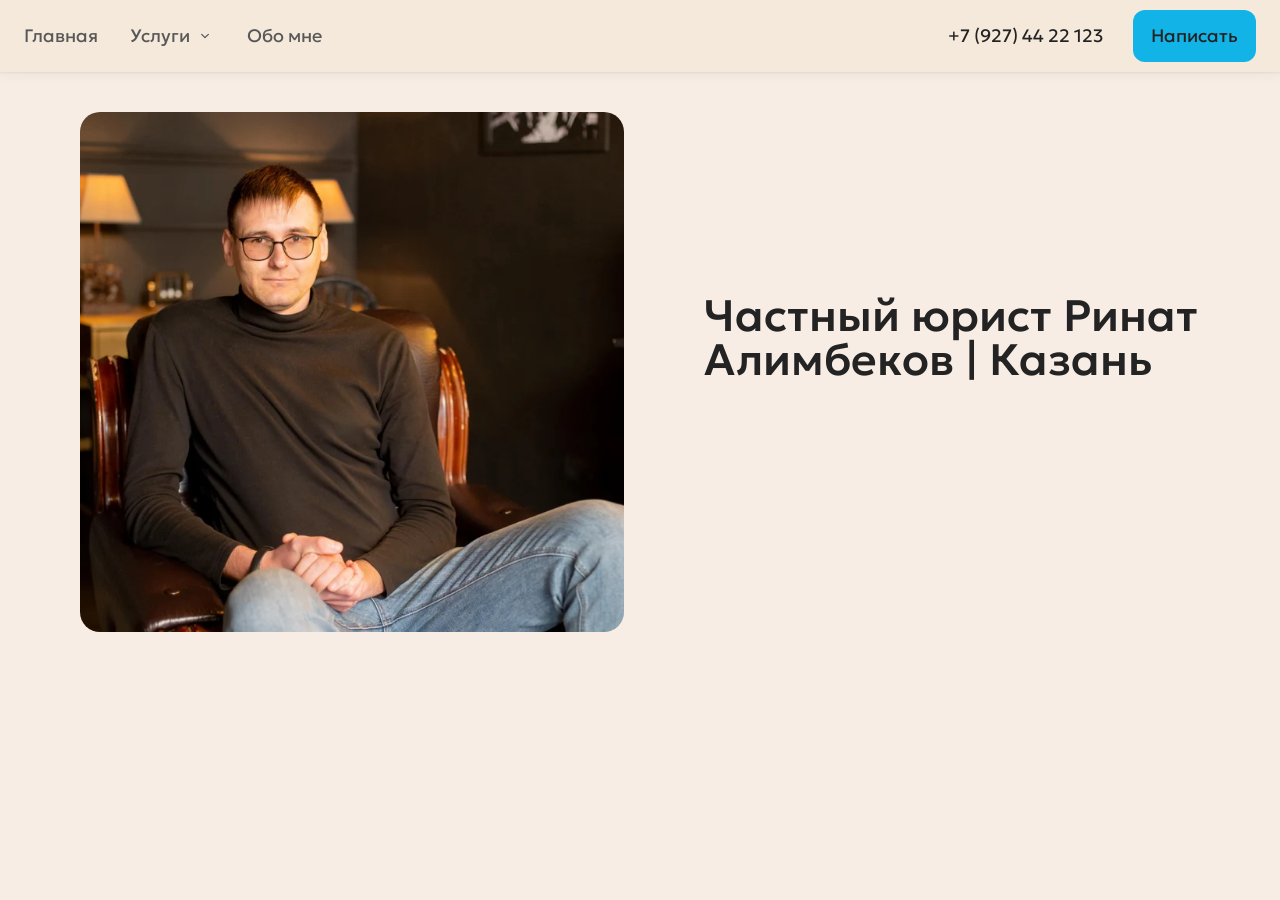
==== index.html @ 8f13f780 "Update index.html" ====
<!DOCTYPE html>
<html lang="ru">
<head>
  <meta charset="UTF-8">
  <meta name="viewport" content="width=device-width, initial-scale=1">
  <title>Юрист Ринат Алимбеков | Развод, раздел квартиры, отмена судебных приказов и долгов</title>
  <link rel="preconnect" href="https://files.reg.solutions" crossorigin="">
  <script data-hid="yandex-metrika">(function(m,e,t,r,i,k,a){m[i]=m[i]||function(){(m[i].a=m[i].a||[]).push(arguments)}; m[i].l=1*new Date(); for (var j = 0; j < document.scripts.length; j++) {if (document.scripts[j].src === r) { return; }} k=e.createElement(t),a=e.getElementsByTagName(t)[0],k.async=1,k.src=r,a.parentNode.insertBefore(k,a)}) (window, document, "script", "https://mc.webvisor.org/metrika/tag_ww.js", "ym");</script>
  <script data-hid="yandex-metrika-init">ym("111389029","init", {"clickmap":true,"trackLinks":true,"accurateTrackBounce":true,"webvisor":true});</script>
  <style data-hid="typography-ui-font-face">
    @font-face {
      font-family: "Geologica";
      src: url("fonts/geologica/Geologica-Light.woff2") format("woff2");
      font-weight: 300;
      font-style: normal;
      font-display: swap;
    }
    @font-face {
      font-family: "Geologica";
      src: url("fonts/geologica/Geologica-Regular.woff2") format("woff2");
      font-weight: 400;
      font-style: normal;
      font-display: swap;
    }
    @font-face {
      font-family: "Geologica";
      src: url("fonts/geologica/Geologica-Medium.woff2") format("woff2");
      font-weight: 500;
      font-style: normal;
      font-display: swap;
    }
    @font-face {
      font-family: "Geologica";
      src: url("fonts/geologica/Geologica-SemiBold.woff2") format("woff2");
      font-weight: 600;
      font-style: normal;
      font-display: swap;
    }
    @font-face {
      font-family: "Geologica";
      src: url("fonts/geologica/Geologica-Bold.woff2") format("woff2");
      font-weight: 700;
      font-style: normal;
      font-display: swap;
    }
  </style>
  <link rel="stylesheet" href="assets/entry.CvngaAPK.css" crossorigin="">
  <link rel="stylesheet" href="assets/ds-image.C5omyo4O.css" crossorigin="">
  <link rel="stylesheet" href="assets/ds-icon.DWXrHHce.css" crossorigin="">
  <link rel="stylesheet" href="assets/get-message-by-error-code.DMMmjx0B.css" crossorigin="">
  <link rel="stylesheet" href="assets/ds-button.DsMYQig8.css" crossorigin="">
  <link rel="stylesheet" href="assets/ds-button-fab.Bz1cPtCl.css" crossorigin="">
  <link rel="stylesheet" href="assets/ds-sniped-text.DvC-Jb1C.css" crossorigin="">
  <link rel="stylesheet" href="assets/erorr-wrapper.OI4XYYW8.css" crossorigin="">
  <link rel="stylesheet" href="assets/error-content.C_1_YJAb.css" crossorigin="">
  <link rel="stylesheet" href="assets/page-not-found.BV9_TVVA.css" crossorigin="">
  <link rel="stylesheet" href="assets/b-cover-hero.CDGLgIrj.css" crossorigin="">
  <link rel="stylesheet" href="assets/ds-visually-hidden.CFUOxGXJ.css" crossorigin="">
  <link rel="stylesheet" href="assets/ds-slider.BvKpBMZ5.css" crossorigin="">
  <link rel="stylesheet" href="assets/ds-gradient.C-kQnX_1.css" crossorigin="">
  <link rel="stylesheet" href="assets/ds-faces.C5oUfFaT.css" crossorigin="">
  <link rel="stylesheet" href="assets/b-socials.BcvCG303.css" crossorigin="">
  <link rel="stylesheet" href="assets/ds-container.l1gtJkcb.css" crossorigin="">
  <link rel="stylesheet" href="assets/b-text.CLtU5XYh.css" crossorigin="">
  <link rel="stylesheet" href="assets/b-testimonials.Dg7KsOME.css" crossorigin="">
  <link rel="stylesheet" href="assets/b-map.Dxss5JW-.css" crossorigin="">
  <link rel="stylesheet" href="assets/ds-divider.Dz_-CAPW.css" crossorigin="">
  <link rel="stylesheet" href="assets/ds-static-icon.ThYcIJLv.css" crossorigin="">
  <link rel="stylesheet" href="assets/b-answers.pTxU6oF-.css" crossorigin="">
  <link rel="preload" as="font" type="font/woff2" href="fonts/geologica/Geologica-Light.woff2" crossorigin="">
  <link rel="preload" as="font" type="font/woff2" href="fonts/geologica/Geologica-Regular.woff2" crossorigin="">
  <link rel="preload" as="font" type="font/woff2" href="fonts/geologica/Geologica-Medium.woff2" crossorigin="">
  <link rel="preload" as="font" type="font/woff2" href="fonts/geologica/Geologica-SemiBold.woff2" crossorigin="">
  <link rel="preload" as="font" type="font/woff2" href="fonts/geologica/Geologica-Bold.woff2" crossorigin="">
  <style>
    .g-fade-init { opacity: 1 !important; visibility: visible !important; transform: none !important; }
    .ds-accordion__title-wrapper { cursor: pointer; }
    .ds-accordion__answer { display: none; padding: 0 0 18px 0; line-height: 1.55; opacity: 0.9; }
    .ds-accordion.is-open .ds-accordion__answer { display: block; }
    .ds-accordion.is-open .ds-button-fab__icon { transform: rotate(180deg); transition: transform 0.2s ease; }
    .ds-button-fab__icon { transition: transform 0.2s ease; }
    .ds-menu-item { position: relative; }
    .custom-submenu {
      display: none;
      position: absolute;
      top: 100%;
      left: 0;
      min-width: 240px;
      background: #F5E9DC;
      border: 1px solid rgba(0, 0, 0, 0.1);
      border-radius: 12px;
      padding: 8px 0;
      box-shadow: 0 10px 25px rgba(0, 0, 0, 0.12);
      z-index: 1000;
      list-style: none;
      margin: 6px 0 0 0;
    }
    .ds-menu-item.is-open .custom-submenu { display: block; }
    .custom-submenu a {
      display: block;
      padding: 10px 16px;
      color: inherit;
      text-decoration: none;
      font-size: 14px;
    }
    .custom-submenu a:hover { background: rgba(0, 0, 0, 0.06); }
  </style>
  <meta property="og:title" content="Юрист Ринат Алимбеков | Развод, раздел квартиры, отмена судебных приказов и долгов">
  <meta name="description" content="Нужно поделить квартиру при разводе, отменить судебный приказ или законно списать долги? Помогу решить ваши проблемы без лишних нервов. Юрист Ринат Алимбеков. Очные консультации в Казани и онлайн защита по всей России">
  <meta name="keywords" content="юрист казань,консультация юриста онлайн,земельный юрист,споры по межеванию,накладка границ участка,как узаконить самоволку,юрист по наследству,как вступить в наследство,восстановление срока наследства,оспаривание завещания,кас рф юрист,обжалование действий приставов,иск к администрации,оспорить решение госоргана,развод раздел имущества,как поделить квартиру при разводе,алименты,отмена судебного приказа,снятие ареста с карты,списание долгов,ринат алимбеков">
  <meta property="og:url" content="https://arinvlawyer.ru">
  <meta property="og:description" content="Нужно поделить квартиру при разводе, отменить судебный приказ или законно списать долги? Помогу решить ваши проблемы без лишних нервов. Юрист Ринат Алимбеков. Очные консультации в Казани и онлайн защита по всей России">
  <meta property="og:image" content="https://s3.reg.solutions/70314db3-11a1-4cf8-a374-4abc5efc9e63/images/a5f270d4-de5b-4f3c-90de-d8848995618e-photo_5244899116121716810_c.jpg">
  <meta property="og:type" content="website">
  <meta name="twitter:card" content="summary_large_image">
  <meta name="twitter:title" content="Юрист Ринат Алимбеков | Развод, раздел квартиры, отмена судебных приказов и долгов">
  <meta name="twitter:description" content="Нужно поделить квартиру при разводе, отменить судебный приказ или законно списать долги? Помогу решить ваши проблемы без лишних нервов. Юрист Ринат Алимбеков. Очные консультации в Казани и онлайн защита по всей России">
  <meta name="twitter:image" content="https://s3.reg.solutions/70314db3-11a1-4cf8-a374-4abc5efc9e63/images/a5f270d4-de5b-4f3c-90de-d8848995618e-photo_5244899116121716810_c.jpg">
  <meta name="yandex-verification" content="00ca476daad24ec8">
  <link rel="canonical" href="https://arinvlawyer.ru">
  <meta name="google-site-verification" content="YEBQ0qr3TJ7Q4LOM1A0fFdNFoZ9U103QyCg54lE3_Gw">
  <link rel="icon" href="70314db3-11a1-4cf8-a374-4abc5efc9e63/images/f0ab0953-bb01-4327-87bc-46293ecb7c54-dsc04267.jpg" type="image/png">
  <link rel="icon" href="favicon-96x96.png" type="image/png" sizes="96x96">
  <link rel="icon" href="favicon.svg" type="image/svg+xml">
  <link rel="apple-touch-icon" href="70314db3-11a1-4cf8-a374-4abc5efc9e63/images/f0ab0953-bb01-4327-87bc-46293ecb7c54-dsc04267.jpg">
  <link rel="manifest" href="manifest.json">
  <noscript data-hid="yandex-metrika-noscript"><div><img src="watch/111389029" style="position:absolute; left:-9999px;" alt=""></div></noscript>
</head>
<body>
  <div id="__nuxt">
    <div>
      <div>
        <div class="ds-layout g-color-theme-dark g-radius-s" style="--color-theme:dark;--accent:#12B4E8;--dynamic:var(--basic-300);--accent-hover:#08aade;--accent-active:#00a0d4;--accent-light-30:#5fffff;--accent-opacity-30:rgba(18, 180, 232, 0.3);--accent-opacity-80:rgba(18, 180, 232, 0.8);--bg-color-light:var(--basic-1300);--bg-color-dark:#0C0C0D;--radius:radius-s;--font-family-body:&quot;Geologica&quot;, Arial, sans-serif;--font-family-heading:&quot;Geologica&quot;, Arial, sans-serif;--font-weight-heading:500;" data-v-85d59f33="">
          <header class="lb-header ds-header g-color-theme-light" data-type="LbHeader" style="--color-theme:light;--bg-color-light:#F5E9DC;" data-v-85d59f33="" data-v-32a22a51="">
            <div class="lb-header__wrapper" data-v-32a22a51="">
              <div class="lb-header__content" data-v-32a22a51="">
                <div class="lb-header__group lb-header__group_type_left" data-v-32a22a51="">
                  <nav class="ds-menu" aria-label="Main menu" data-v-32a22a51="" data-v-913340f2="">
                    <ul class="ds-menu__list" data-v-913340f2="">
                      <li class="ds-menu__list-item" data-v-913340f2="">
                        <div class="ds-menu-item" data-v-913340f2="" data-v-e2d3a2e0="">
                          <a class="ds-menu-item__link" href="index.htm" data-v-e2d3a2e0="">Главная</a>
                        </div>
                      </li>
                      <li class="ds-menu__list-item" data-v-913340f2="">
                        <div class="ds-menu-item" id="services-menu-item" data-v-913340f2="" data-v-e2d3a2e0="">
                          <button type="button" class="ds-menu-item__button" id="services-menu-btn" data-v-e2d3a2e0="">Услуги <svg xmlns="http://www.w3.org/2000/svg" fill="none" viewbox="0 0 24 24" height="20" width="20" class="ds-icon ds-menu-item__icon" data-v-e2d3a2e0=""><path fill="#000" fill-rule="evenodd" d="M7.47 9.47a.75.75 0 0 1 1.06 0L12 12.94l3.47-3.47a.75.75 0 1 1 1.06 1.06l-4 4a.75.75 0 0 1-1.06 0l-4-4a.75.75 0 0 1 0-1.06" clip-rule="evenodd"></path></svg></button>
                          <ul class="custom-submenu">
                            <li><a href="razvod.html">Развод, раздел, алименты</a></li>
                            <li><a href="deti.html">Споры по детям</a></li>
                            <li><a href="bankrotstvo.html">Банкротство</a></li>
                          </ul>
                        </div>
                      </li>
                      <li class="ds-menu__list-item" data-v-913340f2="">
                        <div class="ds-menu-item" data-v-913340f2="" data-v-e2d3a2e0="">
                          <a class="ds-menu-item__link" href="my.html" data-v-e2d3a2e0="">Обо мне</a>
                        </div>
                      </li>
                    </ul>
                  </nav>
                </div>
                <div class="lb-header__group lb-header__group_type_right" data-v-32a22a51="">
                  <div class="lb-header__buttons" data-v-32a22a51="">
                    <a class="ds-button ds-button_color_tertiary ds-button_size_m" href="tel:+79274422123" data-v-32a22a51="" data-v-965b5acd="">
                      <span class="ds-button__text" data-v-965b5acd="">+7 (927) 44 22 123</span>
                    </a>
                    <a class="ds-button ds-button_color_primary ds-button_size_m" href="https://t.me/@arinvLawyer" data-v-32a22a51="" data-v-965b5acd="">
                      <span class="ds-button__text" data-v-965b5acd="">Написать</span>
                    </a>
                  </div>
                </div>
              </div>
            </div>
          </header>

          <main class="ds-main ds-main_mode_view" data-v-85d59f33="" data-v-c7bd25c8="">
            <section class="ds-packer ds-packer_type_stretch ds-packer_gap-top_none ds-packer_gap-bottom_large g-color-theme-light g-fade-init" style="--color-theme:light;--bg-color-light:#F7EDE4;" block-id="2451916" data-v-c7bd25c8="" data-v-f7d6ca95="">
              <article id="block-2451916" class="b-cover-hero" data-v-ef03d258="">
                <div class="b-cover-hero__wrapper b-cover-hero__wrapper_reverse" data-v-ef03d258="">
                  <div class="b-cover-hero__gallery" data-v-ef03d258="">
                    <img src="img/yBhUS0IW0XpygladSTkcLBoLiK5uFZKE3ntGyYbyjyA/q87/el1/gce/w1000/h0/resizefit/f0ab0953-bb01-4327-87bc-46293ecb7c54-dsc04267.webp" alt="Частный юрист Ринат Алимбеков | Казань" loading="eager" fetchpriority="high" class="b-cover-hero__image" data-v-ef03d258="">
                  </div>
                  <div class="b-cover-hero__description" data-v-ef03d258="">
                    <div class="ds-sniped-text b-cover-hero__content-title u-animation-item" data-v-ef03d258="" data-v-b40cf7a6="">
                      <h1 class="ds-sniped-text__snip" data-v-b40cf7a6="">Частный юрист Ринат Алимбеков | Казань</h1>
                    </div>
                    <div class="ds-sniped-text b-cover-hero__text u-animation-item" data-v-ef03d258="" data-v-b40cf7a6="">
                      <p class="ds-sniped-
---- assets/entry.CvngaAPK.css ----
.rich-text{color:#334155;overflow-wrap:break-word;overflow-wrap:anywhere;font-size:1rem;font-weight:400}.rich-text>*+*{margin-top:.6em}.rich-text p{margin:0}.rich-text *{font-weight:inherit}.rich-text strong{font-weight:bolder}.rich-text em{font-style:italic}.rich-text s{text-decoration-line:line-through}.rich-text ol,.rich-text ul{margin:0;padding-left:2.5em}.rich-text ul{list-style-type:disc!important}.rich-text ol{list-style-type:decimal!important}.rich-text li{list-style-type:inherit}.rich-text li+li{margin-top:.2em}.rich-text a{cursor:pointer;word-break:break-all}.rich-text a *{color:inherit}.rich-text[data-v-427519b1] p:has(>br:only-child):last-child{display:none}.ds-button-ghost[data-v-2c84c8bc]{cursor:pointer;-webkit-user-select:none;user-select:none;touch-action:manipulation;font-family:inherit;font-family:var(--font-family-body);justify-content:center;align-items:center;gap:4px;padding:0;font-size:14px;font-style:normal;font-weight:400;line-height:18px;text-decoration:none;display:inline-flex}@media (width>=1024px){.ds-button-ghost[data-v-2c84c8bc]{font-family:var(--font-family-body);font-size:16px;font-style:normal;font-weight:400;line-height:22px;text-decoration-line:none}}.ds-button-ghost[data-v-2c84c8bc]:active,.ds-button-ghost[data-v-2c84c8bc]:hover{font-family:var(--font-family-body);font-size:14px;font-style:normal;font-weight:400;line-height:18px;text-decoration-line:underline}.ds-button-ghost_color_primary[data-v-2c84c8bc]{color:var(--font-primary)}.ds-button-ghost_color_primary[data-v-2c84c8bc]:disabled{color:var(--font-disable);cursor:default}.ds-button-ghost_color_tertiary[data-v-2c84c8bc]{color:var(--font-secondary)}.ds-button-ghost_color_tertiary[data-v-2c84c8bc]:disabled{color:var(--font-disable);cursor:default}.ds-button-ghost_color_secondary[data-v-2c84c8bc]{color:var(--font-tertiary)}.ds-button-ghost_color_secondary[data-v-2c84c8bc]:disabled{color:var(--font-disable);cursor:default}.ds-button-ghost__icon[data-v-2c84c8bc]{flex-shrink:0;width:16px;height:16px}@media (width>=1024px){.ds-button-ghost[data-v-2c84c8bc]:active,.ds-button-ghost[data-v-2c84c8bc]:hover{font-family:var(--font-family-body);font-size:16px;font-style:normal;font-weight:400;line-height:22px;text-decoration-line:underline}.ds-button-ghost__icon[data-v-2c84c8bc]{width:20px;height:20px}}.ds-button-ghost__text[data-v-2c84c8bc]{white-space:pre-wrap;text-align:var(--v788a4898);font-family:inherit}.ds-button-ghost__text_nowrap[data-v-2c84c8bc]{white-space:nowrap}.ds-button-ghost_edit-mode[data-v-2c84c8bc]{cursor:not-allowed}.ds-logo[data-v-24bf781c]{flex-shrink:0;max-width:164px;height:56px;display:flex}@media (width>=1024px){.ds-logo[data-v-24bf781c]{max-width:200px}}.ds-logo__image[data-v-24bf781c]{-o-object-fit:contain;object-fit:contain;-o-object-position:left;object-position:left;width:auto;height:100%}.ds-social[data-v-88804a6b]{border-radius:var(--radius-s);justify-content:center;align-items:center;gap:8px;height:48px;padding:12px;transition:all .2s ease-out;display:inline-flex}.ds-social[data-v-88804a6b]:focus,.ds-social[data-v-88804a6b]:hover{color:var(--font-primary-inverse)}.ds-social_stretch[data-v-88804a6b]{width:100%;display:flex}.ds-social_type_full[data-v-88804a6b]{border-radius:var(--radius-l);padding:40px 20px}.ds-social_color_primary[data-v-88804a6b]{color:var(--font-tertiary);background-color:var(--bg-socials-primary)}.ds-social_color_secondary[data-v-88804a6b]{color:var(--font-tertiary);background-color:var(--bg-socials-secondary)}.ds-social_social_youtube[data-v-88804a6b]:focus,.ds-social_social_youtube[data-v-88804a6b]:hover{color:var(--font-primary-bg-dark);background-color:#f33736}.ds-social_social_vk[data-v-88804a6b]:focus,.ds-social_social_vk[data-v-88804a6b]:hover{color:var(--font-primary-bg-dark);background-color:#4081ff}.ds-social_social_twitter[data-v-88804a6b]:focus,.ds-social_social_twitter[data-v-88804a6b]:hover{color:var(--font-primary-bg-dark);background-color:#585858}.ds-social_social_ok[data-v-88804a6b]:focus,.ds-social_social_ok[data-v-88804a6b]:hover{color:var(--font-primary-bg-dark);background-color:#f70}.ds-social_social_rutube[data-v-88804a6b]:focus,.ds-social_social_rutube[data-v-88804a6b]:hover{color:var(--font-primary-bg-dark);background-color:#585858}.ds-social_social_telegram[data-v-88804a6b]:focus,.ds-social_social_telegram[data-v-88804a6b]:hover{color:var(--font-primary-bg-dark);background-color:#5dafe9}.ds-social_social_instagram[data-v-88804a6b]:focus,.ds-social_social_instagram[data-v-88804a6b]:hover{color:var(--font-primary-bg-dark);background-color:#f1296a}.ds-social_social_whats-app[data-v-88804a6b]:focus,.ds-social_social_whats-app[data-v-88804a6b]:hover{color:var(--font-primary-bg-dark);background-color:#20dd5e}.ds-social_social_tiktok[data-v-88804a6b]:focus,.ds-social_social_tiktok[data-v-88804a6b]:hover{color:var(--font-primary-bg-dark);background-color:#585858}.ds-social_social_linkedin[data-v-88804a6b]:focus,.ds-social_social_linkedin[data-v-88804a6b]:hover{color:var(--font-primary-bg-dark);background-color:#4699e1}.ds-social_social_facebook[data-v-88804a6b]:focus,.ds-social_social_facebook[data-v-88804a6b]:hover{color:var(--font-primary-bg-dark);background-color:#0b82ed}.ds-social_social_google[data-v-88804a6b]:focus,.ds-social_social_google[data-v-88804a6b]:hover{color:var(--font-primary-bg-dark);background-color:#fac03f}.ds-social_social_yandex[data-v-88804a6b]:focus,.ds-social_social_yandex[data-v-88804a6b]:hover{color:var(--font-primary-bg-dark);background-color:#e85032}.ds-social_social_apple[data-v-88804a6b]:focus,.ds-social_social_apple[data-v-88804a6b]:hover{color:var(--font-primary-bg-dark);background-color:var(--basic-400)}.ds-social_social_mail[data-v-88804a6b]:focus,.ds-social_social_mail[data-v-88804a6b]:hover{color:var(--font-primary-bg-dark);background-color:var(--havana-400)}.ds-social_social_discord[data-v-88804a6b]:focus,.ds-social_social_discord[data-v-88804a6b]:hover{color:var(--font-primary-bg-dark);background-color:#5865f2}.ds-social_social_max[data-v-88804a6b]:focus,.ds-social_social_max[data-v-88804a6b]:hover{color:var(--font-primary-bg-dark);background-color:#633adf}.ds-social_social_phone[data-v-88804a6b]:focus,.ds-social_social_phone[data-v-88804a6b]:hover,.ds-social_social_share[data-v-88804a6b]:focus,.ds-social_social_share[data-v-88804a6b]:hover{color:var(--font-primary);background-color:var(--bg-button-secondary-hover)}.ds-social_social_tenchat[data-v-88804a6b]:focus,.ds-social_social_tenchat[data-v-88804a6b]:hover{color:var(--font-primary-bg-dark);background-color:#e84740}.ds-social_social_dprofile[data-v-88804a6b]:focus,.ds-social_social_dprofile[data-v-88804a6b]:hover,.ds-social_social_dzen[data-v-88804a6b]:focus,.ds-social_social_dzen[data-v-88804a6b]:hover{color:var(--font-primary-bg-dark);background-color:#232323}.ds-social__icon[data-v-88804a6b]{flex-shrink:0}.ds-social__text[data-v-88804a6b]{font-family:var(--font-family-body);font-size:18px;font-style:normal;font-weight:400;line-height:26px;text-decoration-line:none}.ds-socials-note[data-v-e40f7de9]{color:var(--font-secondary);font-family:var(--font-family-body);font-size:12px;font-style:normal;font-weight:400;line-height:16px;text-decoration-line:none}.lb-footer[data-v-2b72ab6c]{background-color:var(--bg-footer);width:100%;padding:40px 0}@media (width>=620px) and (width<=1023px){.lb-footer[data-v-2b72ab6c]{padding:40px 0}}@media (width>=1024px){.lb-footer[data-v-2b72ab6c]{padding:52px 0}}.lb-footer__wrapper[data-v-2b72ab6c]{padding:0 16px}@media (width>=620px) and (width<=1199px){.lb-footer__wrapper[data-v-2b72ab6c]{padding:0 24px}}@media (width>=1200px){.lb-footer__wrapper[data-v-2b72ab6c]{padding:0 calc(50% - 570px)}}.lb-footer__content[data-v-2b72ab6c]{flex-direction:column;align-items:center;gap:20px;margin-bottom:20px;display:flex}.lb-footer__content_type_alone[data-v-2b72ab6c]{margin:0}.lb-footer__footer[data-v-2b72ab6c]{border-top:1px solid var(--border-divider);gap:0;padding-top:20px}.lb-footer__footer[data-v-2b72ab6c],.lb-footer__meta[data-v-2b72ab6c],.lb-footer__navigation-list[data-v-2b72ab6c]{flex-direction:column;align-items:center;display:flex}.lb-footer__meta[data-v-2b72ab6c]{text-align:center;justify-content:center}.lb-footer__сopyright[data-v-2b72ab6c]{color:var(--font-tertiary);font-family:var(--font-family-body);margin-top:40px;font-size:18px;font-style:normal;font-weight:400;line-height:26px;text-decoration-line:none}.lb-footer__navigation[data-v-2b72ab6c]{padding-top:13px;padding-bottom:13px}.lb-footer__navigation-list[data-v-2b72ab6c]{flex-wrap:wrap;justify-content:center;gap:32px;width:100%}@media (width>=620px) and (width<=1023px){.lb-footer__navigation-list[data-v-2b72ab6c]{flex-direction:row;gap:16px 24px}}@media (width>=1024px){.lb-footer__navigation-list[data-v-2b72ab6c]{flex-direction:row;gap:16px 24px}}.lb-footer__navigation-list-item[data-v-2b72ab6c]{display:flex}.lb-footer__socials-list[data-v-2b72ab6c]{flex-flow:wrap;justify-content:center;gap:4px;display:flex}.lb-footer__text[data-v-2b72ab6c]{text-align:center;color:var(--font-secondary);font-family:var(--font-family-body);font-size:16px;font-style:normal;font-weight:400;line-height:22px;text-decoration-line:none}.lb-footer__note[data-v-2b72ab6c]{text-align:center;margin-top:24px}.lb-footer__attachments[data-v-2b72ab6c]{flex-direction:column;justify-content:center;display:flex}.lb-footer__attachments-item[data-v-2b72ab6c]{text-align:center;color:var(--font-secondary);font-family:var(--font-family-body);font-size:16px;font-style:normal;font-weight:400;line-height:22px;text-decoration-line:none}.lb-footer-column[data-v-9f02f7a9]{background-color:var(--bg-footer);width:100%;padding:40px 0}@media (width>=620px) and (width<=1023px){.lb-footer-column[data-v-9f02f7a9]{padding:40px 0}}@media (width>=1024px){.lb-footer-column[data-v-9f02f7a9]{padding:52px 0 40px}}.lb-footer-column__wrapper[data-v-9f02f7a9]{padding:0 16px}@media (width>=620px) and (width<=1199px){.lb-footer-column__wrapper[data-v-9f02f7a9]{padding:0 24px}}@media (width>=1200px){.lb-footer-column__wrapper[data-v-9f02f7a9]{padding:0 calc(50% - 570px)}}.lb-footer-column__content[data-v-9f02f7a9]{flex-direction:column;gap:32px;margin-bottom:20px;display:flex}@media (width>=620px) and (width<=1023px){.lb-footer-column__content[data-v-9f02f7a9]{margin-bottom:32px}}@media (width>=1024px){.lb-footer-column__content[data-v-9f02f7a9]{flex-direction:row;justify-content:space-between;margin-bottom:24px}.lb-footer-column__groups[data-v-9f02f7a9]{justify-content:flex-end}}.lb-footer-column__content_type_alone[data-v-9f02f7a9]{margin:0}.lb-footer-column__groups[data-v-9f02f7a9]{flex-wrap:wrap;gap:24px;display:flex}.lb-footer-column__group-item[data-v-9f02f7a9]{width:156px;margin-bottom:24px}.lb-footer-column__group[data-v-9f02f7a9]{flex-direction:column;gap:16px;display:flex}.lb-footer-column__item-title[data-v-9f02f7a9]{color:var(--font-primary);font-family:var(--font-family-body);margin-bottom:16px;font-size:16px;font-style:normal;font-weight:400;line-height:22px;text-decoration-line:none;display:block}.lb-footer-column__footer[data-v-9f02f7a9]{border-top:1px solid var(--border-divider);flex-direction:column;align-items:flex-start;gap:12px;padding-top:24px;display:flex}@media (width>=620px) and (width<=1023px){.lb-footer-column__footer[data-v-9f02f7a9]{margin-bottom:32px}}@media (width>=1024px){.lb-footer-column__footer[data-v-9f02f7a9]{flex-direction:row;justify-content:space-between;gap:40px;margin-bottom:24px}.lb-footer-column__footer_alone[data-v-9f02f7a9]{justify-content:flex-end}}.lb-footer-column__navigation[data-v-9f02f7a9]{padding-bottom:16px}.lb-footer-column__navigation-list[data-v-9f02f7a9]{flex-flow:column wrap;justify-content:center;align-items:center;gap:32px;width:100%;display:flex}@media (width>=620px) and (width<=1023px){.lb-footer-column__navigation-list[data-v-9f02f7a9]{flex-direction:row;gap:16px 24px}}@media (width>=1024px){.lb-footer-column__navigation-list[data-v-9f02f7a9]{flex-direction:row;gap:16px 24px}.lb-footer-column__сopyright[data-v-9f02f7a9]{flex-basis:448px}}.lb-footer-column__navigation-list-item[data-v-9f02f7a9]{display:flex}.lb-footer-column__socials-list[data-v-9f02f7a9]{flex-flow:wrap;justify-content:flex-start;gap:4px;display:flex}.lb-footer-column__attachments-item[data-v-9f02f7a9],.lb-footer-column__text[data-v-9f02f7a9],.lb-footer-column__сopyright[data-v-9f02f7a9]{color:var(--font-secondary);font-family:var(--font-family-body);font-size:16px;font-style:normal;font-weight:400;line-height:22px;text-decoration-line:none}.lb-footer-column__text[data-v-9f02f7a9]{white-space:pre-wrap;text-align:left}@media (width>=1024px){.lb-footer-column__text[data-v-9f02f7a9]{text-align:right}.lb-footer-column__footer-content[data-v-9f02f7a9]{flex-basis:448px}}.lb-footer-column__note[data-v-9f02f7a9]{margin-top:24px}.lb-footer-column__attachments[data-v-9f02f7a9]{flex-direction:column;justify-content:center;display:flex}.lb-footer-column__attachments-item[data-v-9f02f7a9]{text-align:left}@media (width>=1024px){.lb-footer-column__attachments-item[data-v-9f02f7a9]{text-align:right}}.ds-badge[data-v-90095da9]{border-radius:var(--radius-2xs);color:var(--v1a9bb4c6);background-color:var(--f61f9998);font-family:var(--font-family-body);align-items:center;gap:3px;font-size:16px;font-style:normal;font-weight:400;line-height:22px;text-decoration-line:none;display:inline-flex}.ds-badge_blurred[data-v-90095da9]{-webkit-backdrop-filter:blur(22px);backdrop-filter:blur(22px)}.ds-badge_size_s[data-v-90095da9]{padding:4px 6px 4px 4px}@media (width>=1024px){.ds-badge_size_s[data-v-90095da9]{padding:3px 6px 3px 4px}}.ds-badge_size_s.ds-badge_icon-only[data-v-90095da9]{padding:5px}.ds-badge_size_s .ds-badge__text[data-v-90095da9]{font-family:var(--font-family-body);font-size:12px;font-style:normal;font-weight:400;line-height:16px;text-decoration-line:none}.ds-badge_size_m[data-v-90095da9]{padding:4px 6px 4px 4px}@media (width>=1024px){.ds-badge_size_s .ds-badge__text[data-v-90095da9]{font-family:var(--font-family-body);font-size:14px;font-style:normal;font-weight:400;line-height:18px;text-decoration-line:none}.ds-badge_size_m[data-v-90095da9]{padding:7px 10px 7px 8px}}.ds-badge_size_m.ds-badge_icon-only[data-v-90095da9]{padding:5px}.ds-badge_size_m .ds-badge__text[data-v-90095da9]{font-family:var(--font-family-body);font-size:12px;font-style:normal;font-weight:400;line-height:16px;text-decoration-line:none}@media (width>=1024px){.ds-badge_size_m.ds-badge_icon-only[data-v-90095da9]{padding:8px}.ds-badge_size_m .ds-badge__icon[data-v-90095da9]{width:16px;height:16px}.ds-badge_size_m .ds-badge__text[data-v-90095da9]{font-family:var(--font-family-body);font-size:14px;font-style:normal;font-weight:400;line-height:18px;text-decoration-line:none}}.ds-badge_size_l[data-v-90095da9]{padding:4px 10px 4px 6px}.ds-badge_size_l .ds-badge__text[data-v-90095da9]{font-family:var(--font-family-body);font-size:14px;font-style:normal;font-weight:500;line-height:18px;text-decoration-line:none}@media (width>=1024px){.ds-badge_size_l[data-v-90095da9]{padding:6px 12px 6px 10px}.ds-badge_size_l .ds-badge__text[data-v-90095da9]{font-family:var(--font-family-body);font-size:16px;font-style:normal;font-weight:500;line-height:22px;text-decoration-line:none}}.ds-badge__icon[data-v-90095da9]{width:16px;height:16px}.ds-counter[data-v-8f064589]{flex-direction:column;gap:4px;display:inline-flex}.ds-counter__wrapper[data-v-8f064589]{border-radius:var(--radius-xs);display:inline-flex;overflow:hidden}.ds-counter__button[data-v-8f064589]{color:var(--font-tertiary);background-color:var(--bg-counter-default);cursor:pointer;border:0}.ds-counter__button[data-v-8f064589]:hover{color:var(--font-primary);background-color:var(--bg-counter-hover)}.ds-counter__button_size_s[data-v-8f064589]{padding:8px}.ds-counter__button_size_m[data-v-8f064589]{padding:16px}.ds-counter__button[data-v-8f064589]:disabled{color:var(--font-disable);background-color:var(--bg-counter-default)}.ds-counter__count[data-v-8f064589]{min-width:40px;color:var(--font-primary);border-left:1px solid var(--border-counter);border-right:1px solid var(--border-counter);background-color:var(--bg-counter-default);font-family:var(--font-family-body);justify-content:center;align-items:center;font-size:18px;font-style:normal;font-weight:400;line-height:26px;text-decoration-line:none;display:flex}.ds-counter__count_size_s[data-v-8f064589]{padding:0 12px}.ds-counter__count_size_m[data-v-8f064589]{padding:0 16px}@media (width>=1024px){.ds-counter__count_size_m[data-v-8f064589]{font-family:var(--font-family-body);font-size:20px;font-style:normal;font-weight:400;line-height:28px;text-decoration-line:none}}.ds-counter__count_state_disabled[data-v-8f064589]{color:var(--font-disable)}.ds-counter__hint[data-v-8f064589]{color:var(--font-secondary);text-align:center;font-family:var(--font-family-body);font-size:14px;font-style:normal;font-weight:400;line-height:18px;text-decoration-line:none}.ds-cart-list-item[data-v-2329cbc4]{gap:16px;display:flex}.ds-cart-list-item__image[data-v-2329cbc4]{border-radius:var(--radius-xs);-o-object-fit:cover;object-fit:cover;flex-shrink:0;width:74px;height:74px}@media (width>=1024px){.ds-cart-list-item[data-v-2329cbc4]{gap:20px}.ds-cart-list-item__image[data-v-2329cbc4]{width:115px;height:115px}}.ds-cart-list-item__content[data-v-2329cbc4]{flex-grow:1;justify-content:space-between;gap:12px;display:flex}.ds-cart-list-item__description[data-v-2329cbc4]{flex-direction:column;align-items:flex-start;display:flex}.ds-cart-list-item__title[data-v-2329cbc4]{color:var(--font-primary);font-family:var(--font-family-body);margin-bottom:4px;font-size:16px;font-style:normal;font-weight:400;line-height:22px;text-decoration-line:none;display:block}.ds-cart-list-item__counter[data-v-2329cbc4]{margin-top:8px}@media (width>=1024px){.ds-cart-list-item__content[data-v-2329cbc4]{gap:16px}.ds-cart-list-item__title[data-v-2329cbc4]{font-family:var(--font-family-body);font-size:18px;font-style:normal;font-weight:400;line-height:26px;text-decoration-line:none}.ds-cart-list-item__counter[data-v-2329cbc4]{margin-top:12px}}.ds-cart-list-item__wrapper[data-v-2329cbc4]{flex-direction:column;flex-shrink:0;align-items:flex-end;gap:10px;display:flex}@media (width>=1024px){.ds-cart-list-item__wrapper[data-v-2329cbc4]{flex-direction:row;align-items:flex-start;gap:16px}}.ds-cart-list-item__price-wrapper[data-v-2329cbc4]{text-align:right;flex-direction:column;gap:4px;display:flex}.ds-cart-list-item__price-badge[data-v-2329cbc4]{margin-bottom:4px}.ds-cart-list-item__price[data-v-2329cbc4]{color:var(--font-primary);font-family:var(--font-family-body);font-size:16px;font-style:normal;font-weight:400;line-height:22px;text-decoration-line:none}@media (width>=1024px){.ds-cart-list-item__price[data-v-2329cbc4]{font-family:var(--font-family-body);font-size:18px;font-style:normal;font-weight:400;line-height:26px;text-decoration-line:none}}.ds-cart-list-item__old-price[data-v-2329cbc4]{color:var(--font-secondary);font-family:var(--font-family-body);font-size:16px;font-style:normal;font-weight:400;line-height:22px;text-decoration:line-through}@media (width>=1024px){.ds-cart-list-item__old-price[data-v-2329cbc4]{font-family:var(--font-family-body);font-size:18px;font-style:normal;font-weight:400;line-height:26px;text-decoration-line:line-through}}.ds-cart-warning[data-v-1cda9bb4]{border-radius:var(--radius-s);justify-content:space-between;gap:10px;display:flex;overflow:hidden}.ds-cart-warning__wrapper[data-v-1cda9bb4]{border-radius:var(--radius-s);flex-grow:1;align-items:center;gap:12px;padding:12px 16px;display:flex}.ds-cart-warning__wrapper_color_danger[data-v-1cda9bb4]{color:var(--font-primary-bg-dark);background-color:var(--bg-cart-banner-danger)}.ds-cart-warning__wrapper_color_warning[data-v-1cda9bb4]{color:var(--font-primary-bg-dark);background-color:var(--bg-cart-banner-warning)}.ds-cart-warning__icon[data-v-1cda9bb4]{flex-shrink:0}.ds-cart-warning__text[data-v-1cda9bb4]{font-family:var(--font-family-body);font-size:16px;font-style:normal;font-weight:400;line-height:22px;text-decoration-line:none}.ds-cart-warning__button-wrapper[data-v-1cda9bb4]{border-radius:var(--radius-s);display:flex;overflow:hidden}.ds-list-item[data-v-e3f19b47]{list-style-type:none}.ds-list[data-v-42f6c436]{grid-template-columns:repeat(var(--v4ed5f670),1fr);margin:0;padding:0;display:grid}.ds-list_schematic[data-v-42f6c436] .ds-list-item{grid-column:auto/span var(--v424b3f70)}@media (width>=620px) and (width<=1023px){.ds-list_schematic[data-v-42f6c436] .ds-list-item{grid-column:auto/span var(--v52c78a34)}}@media (width>=1024px){.ds-list_schematic[data-v-42f6c436] .ds-list-item{grid-column:auto/span var(--v5467168c)}}.ds-list_type_horizontal[data-v-42f6c436] .ds-list-item{grid-column:auto/span var(--v70d6bd58)}@media (width>=620px) and (width<=1023px){.ds-list_type_horizontal[data-v-42f6c436] .ds-list-item{grid-column:auto/span var(--v70d6bd59)}}@media (width>=1024px){.ds-list_type_horizontal[data-v-42f6c436] .ds-list-item{grid-column:auto/span var(--v70d6bd5a)}}.ds-list_type_vertical[data-v-42f6c436] .ds-list-item{grid-column:auto/span var(--v70d6bd58)}.ds-list_gap_xs[data-v-42f6c436]{gap:0}.ds-list_gap_s[data-v-42f6c436]{gap:12px}.ds-list_gap_m[data-v-42f6c436]{gap:24px}.ds-cart-list[data-v-7884ee4b]{padding:16px 16px 0}.ds-cart-list__header[data-v-7884ee4b]{text-align:center;margin-bottom:32px}.ds-cart-list__section[data-v-7884ee4b]{flex-direction:column;gap:24px;display:flex}.ds-cart-list__title[data-v-7884ee4b]{color:var(--font-primary);font-size:24px;line-height:26px;font-family:var(--font-family-heading);font-style:normal;font-weight:var(--font-weight-heading)}@media (width>=1024px){.ds-cart-list[data-v-7884ee4b]{padding:24px 24px 0}.ds-cart-list__title[data-v-7884ee4b]{text-align:center;font-size:32px;line-height:32px;font-family:var(--font-family-heading);font-style:normal;font-weight:var(--font-weight-heading)}}.ds-cart-list__counter[data-v-7884ee4b]{color:var(--font-secondary);font-family:var(--font-family-body);margin-left:12px;font-size:18px;font-style:normal;font-weight:400;line-height:26px;text-decoration-line:none}.ds-cart-list__footer[data-v-7884ee4b]{border-top:1px solid var(--border-divider);background-color:var(--bg-modal-content);z-index:100;margin-top:16px;padding:16px 0;position:sticky;bottom:0}.ds-cart-list__footer-wrapper[data-v-7884ee4b]{flex-direction:row;justify-content:space-between;margin-bottom:16px;display:flex}@media (width>=1024px){.ds-cart-list__counter[data-v-7884ee4b]{font-family:var(--font-family-body);font-size:20px;font-style:normal;font-weight:400;line-height:28px;text-decoration-line:none}.ds-cart-list__footer[data-v-7884ee4b]{margin-top:24px;padding:24px 0}.ds-cart-list__footer-wrapper[data-v-7884ee4b]{margin-bottom:24px}}.ds-cart-list__price-text[data-v-7884ee4b]{color:var(--font-primary);font-family:var(--font-family-body);font-size:18px;font-style:normal;font-weight:400;line-height:26px;text-decoration-line:none}@media (width>=1024px){.ds-cart-list__price-text[data-v-7884ee4b]{font-family:var(--font-family-body);font-size:20px;font-style:normal;font-weight:400;line-height:28px;text-decoration-line:none}}.ds-cart-list__old-price[data-v-7884ee4b]{color:var(--font-secondary);font-family:var(--font-family-body);margin-right:16px;font-size:18px;font-style:normal;font-weight:400;line-height:26px;text-decoration:line-through}@media (width>=1024px){.ds-cart-list__old-price[data-v-7884ee4b]{font-family:var(--font-family-body);font-size:20px;font-style:normal;font-weight:400;line-height:28px;text-decoration-line:line-through}}.ds-cart-list__price[data-v-7884ee4b]{color:var(--font-primary);font-family:var(--font-family-body);font-size:18px;font-style:normal;font-weight:400;line-height:26px;text-decoration-line:none}@media (width>=1024px){.ds-cart-list__price[data-v-7884ee4b]{font-family:var(--font-family-body);font-size:20px;font-style:normal;font-weight:400;line-height:28px;text-decoration-line:none}}.ds-modal{background:var(--bg-modal-overlay-1);-webkit-backdrop-filter:blur(6px);backdrop-filter:blur(6px);z-index:500;position:fixed;inset:0}.ds-modal__wrapper{background:var(--bg-modal-content);border-radius:var(--radius-m) var(--radius-m) 0 0;outline:none;width:100%;max-height:calc(100% - 80px);animation-name:emersion;animation-duration:.6s;animation-fill-mode:forwards;position:relative;top:100%;left:50%;overflow:auto;transform:translate(-50%,-50%)}@media (width>=1024px){.ds-modal__wrapper{border-radius:var(--radius-m);width:628px;max-height:calc(100% - 96px);top:50%}}.ds-modal__close-button{cursor:pointer;z-index:1;position:absolute;top:8px;right:8px}@media (width>=1024px){.ds-modal__close-button{top:8px;left:8px;right:auto}}@media (width<=1023px){@keyframes emersion{0%{transform:translate(-50%)}to{transform:translate(-50%,-100%)}}}.ds-order-form[data-v-1a8f505d]{padding:16px}.ds-order-form__button-previous[data-v-1a8f505d]{z-index:1;position:absolute;top:8px}@media (width>=1024px){.ds-order-form[data-v-1a8f505d]{padding:24px}.ds-order-form__button-previous[data-v-1a8f505d]{top:22px}}.ds-order-form__footer[data-v-1a8f505d]{border-top:1px solid var(--border-divider);margin-top:8px;padding-top:16px;bottom:0}.ds-order-form__footer-wrapper[data-v-1a8f505d]{flex-direction:row;justify-content:space-between;margin-bottom:16px;display:flex}.ds-order-form__price-text[data-v-1a8f505d]{color:var(--font-primary);font-family:var(--font-family-body);font-size:18px;font-style:normal;font-weight:400;line-height:26px;text-decoration-line:none}@media (width>=1024px){.ds-order-form__footer[data-v-1a8f505d]{margin-top:12px;padding-top:24px}.ds-order-form__footer-wrapper[data-v-1a8f505d]{margin-bottom:24px}.ds-order-form__price-text[data-v-1a8f505d]{font-family:var(--font-family-body);font-size:20px;font-style:normal;font-weight:400;line-height:28px;text-decoration-line:none}}.ds-order-form__old-price[data-v-1a8f505d]{color:var(--font-secondary);font-family:var(--font-family-body);margin-right:16px;font-size:18px;font-style:normal;font-weight:400;line-height:26px;text-decoration:line-through}@media (width>=1024px){.ds-order-form__old-price[data-v-1a8f505d]{font-family:var(--font-family-body);font-size:20px;font-style:normal;font-weight:400;line-height:28px;text-decoration-line:line-through}}.ds-order-form__price[data-v-1a8f505d]{color:var(--font-primary);font-family:var(--font-family-body);font-size:18px;font-style:normal;font-weight:400;line-height:26px;text-decoration-line:none}@media (width>=1024px){.ds-order-form__price[data-v-1a8f505d]{font-family:var(--font-family-body);font-size:20px;font-style:normal;font-weight:400;line-height:28px;text-decoration-line:none}}.ds-cart[data-v-19dec8d0]{position:relative}.ds-cart__counter[data-v-19dec8d0]{background-color:var(--manila-400);border:1px solid var(--border-divider);width:20px;height:20px;color:var(--font-primary-inverse);font-family:var(--font-family-body);border-radius:50%;justify-content:center;align-items:center;font-size:14px;font-style:normal;font-weight:400;line-height:18px;text-decoration-line:none;display:flex;position:absolute;top:6px;right:6px}.ds-menu-item[data-v-e2d3a2e0]{position:relative}.ds-menu-item__button[data-v-e2d3a2e0]{width:100%;color:var(--font-tertiary);cursor:pointer;text-align:start;border:none;justify-content:space-between;gap:5px;padding:12px 0;text-decoration-line:none;display:flex}.ds-menu-item__button[data-v-e2d3a2e0],.ds-menu-item__button[data-v-e2d3a2e0]:active,.ds-menu-item__button[data-v-e2d3a2e0]:hover,.ds-menu-item__link[data-v-e2d3a2e0],.ds-menu-item__link[data-v-e2d3a2e0]:active,.ds-menu-item__link[data-v-e2d3a2e0]:hover{font-family:var(--font-family-body);font-size:18px;font-style:normal;font-weight:400;line-height:26px}.ds-menu-item__button[data-v-e2d3a2e0]:active,.ds-menu-item__button[data-v-e2d3a2e0]:hover{color:var(--font-primary);text-decoration-line:underline}.ds-menu-item__button_edit[data-v-e2d3a2e0]{cursor:not-allowed}.ds-menu-item__link[data-v-e2d3a2e0]{color:var(--font-tertiary);cursor:pointer;padding:12px 32px 12px 0;text-decoration:none;display:block}@media (width>=1024px){.ds-menu-item__button[data-v-e2d3a2e0]{align-items:center}.ds-menu-item__link[data-v-e2d3a2e0]{padding:12px 0}}.ds-menu-item__link[data-v-e2d3a2e0]:active,.ds-menu-item__link[data-v-e2d3a2e0]:hover{color:var(--font-primary);text-decoration-line:underline}.ds-menu-item__link_edit[data-v-e2d3a2e0]{cursor:not-allowed}.ds-menu-item__list[data-v-e2d3a2e0]{width:100%;max-height:inherit;padding:16px;overflow:hidden auto}.ds-menu-item__group[data-v-e2d3a2e0]{max-height:var(--max-height);padding-left:16px}@media (width>=1024px){.ds-menu-item__group[data-v-e2d3a2e0]{z-index:1;border-radius:var(--radius-2xs);background-color:var(--bg-dropdown-default);-webkit-backdrop-filter:blur(22px);backdrop-filter:blur(22px);border:1px solid var(--opacity-black-300);white-space:nowrap;width:auto;padding:0;position:absolute;top:48px;box-shadow:0 0 4px #2b2d3314,0 0 12px #2b2d3329}}.ds-menu-item__group_visible[data-v-e2d3a2e0]{animation-name:slidein-e2d3a2e0;animation-duration:.3s;animation-timing-function:ease-out;animation-fill-mode:forwards}.ds-menu-item__group-item[data-v-e2d3a2e0]{list-style-type:none}.ds-menu-item__link-group[data-v-e2d3a2e0]{color:var(--font-primary);cursor:pointer;font-family:var(--font-family-body);padding:8px 0;font-size:16px;font-style:normal;font-weight:400;line-height:22px;text-decoration:none;display:block}@media (width>=1024px){.ds-menu-item__link-group[data-v-e2d3a2e0]{border-radius:var(--radius-2xs);color:var(--font-primary-bg-light);padding:12px 16px}}@media (hover:hover){.ds-menu-item__link-group[data-v-e2d3a2e0]:hover{color:var(--font-primary-bg-dark);background-color:var(--bg-dropdown-hover)}}.ds-menu-item__link-group_edit[data-v-e2d3a2e0]{cursor:not-allowed}.ds-menu-item__icon[data-v-e2d3a2e0]{flex-shrink:0;transition:transform .3s ease-in-out}.ds-menu-item__icon_inverted[data-v-e2d3a2e0]{transform:rotate(.5turn)}@keyframes slidein-e2d3a2e0{0%{opacity:0}to{opacity:1}}.ds-menu[data-v-913340f2]{--header-height:72px;--button-height:48px;--button-gap:12px;--butttons-bottom-margin:16px;--buttons-height:calc(var(--button-height) + var(--button-height) + var(--button-gap) + var(--butttons-bottom-margin));height:calc(100% - var(--header-height));padding:24px 32px;overflow:auto}@media (width>=1024px){.ds-menu[data-v-913340f2]{height:auto;padding:0;overflow:visible}}.ds-menu_mod_1[data-v-913340f2]{height:calc(100% - var(--header-height) - var(--button-height))}@media (width>=620px) and (width<=1023px){.ds-menu_mod_1[data-v-913340f2]{height:calc(100% - var(--header-height))}}.ds-menu_mod_2[data-v-913340f2]{height:calc(100% - var(--header-height) - var(--buttons-height))}@media (width>=620px) and (width<=1023px){.ds-menu_mod_2[data-v-913340f2]{height:calc(100% - var(--header-height))}}.ds-menu__list[data-v-913340f2]{flex-direction:column;margin:0;padding:0;display:flex}@media (width>=1024px) and (width<=1199px){.ds-menu__list[data-v-913340f2]{flex-direction:row;align-items:center;gap:16px}}@media (width>=1200px){.ds-menu__list[data-v-913340f2]{flex-direction:row;align-items:center;gap:32px}}.ds-menu__list-item[data-v-913340f2]{list-style-type:none}.lb-header[data-v-32a22a51]{background-color:var(--bg-header);z-index:200;position:sticky;top:0}.lb-header_edit[data-v-32a22a51]{position:relative}.lb-header_fixed[data-v-32a22a51]{position:fixed;inset:0}.lb-header__wrapper[data-v-32a22a51]{z-index:1;width:100%;height:72px;margin:auto;padding:0 16px;position:relative;box-shadow:0 1px 2px #2b2d3314,0 4px 12px #2b2d330a}.lb-header__content[data-v-32a22a51]{justify-content:space-between;max-width:1280px;height:72px;margin:auto;display:flex}.lb-header__group[data-v-32a22a51]{align-items:center;display:flex}.lb-header__group_type_left[data-v-32a22a51]{justify-content:start;gap:40px}.lb-header__group_type_right[data-v-32a22a51]{justify-content:end;gap:12px}.lb-header__buttons[data-v-32a22a51]{flex-direction:column;gap:12px;width:calc(100% - 32px);margin:0 16px 16px;display:flex;position:fixed;bottom:0}@media (width>=620px) and (width<=1023px){.lb-header__wrapper[data-v-32a22a51]{padding:0 24px}.lb-header__buttons[data-v-32a22a51]{flex-direction:row;width:auto;margin:0;position:static}}@media (width>=1024px){.lb-header__wrapper[data-v-32a22a51]{padding:0 24px}.lb-header__buttons[data-v-32a22a51]{flex-direction:row;width:auto;margin:0;position:static}}.lb-submenu-item[data-v-8840e686]{border-radius:var(--radius-m);flex-direction:row;gap:8px;height:100%;transition:all .3s;display:flex}.lb-submenu-item[data-v-8840e686]:active,.lb-submenu-item[data-v-8840e686]:hover{background-color:var(--bg-header-collapse-menu-item-hover)}.lb-submenu-item[data-v-8840e686]:focus-visible{outline-offset:-2px;transition:none}.lb-submenu-item_insert_none[data-v-8840e686]{padding:20px 20px 20px 12px}.lb-submenu-item_insert_none[data-v-8840e686]:active,.lb-submenu-item_insert_none[data-v-8840e686]:hover{padding:20px 12px 20px 20px}@media (width>=1024px){.lb-submenu-item_insert_none[data-v-8840e686]{padding:20px 32px 20px 20px}.lb-submenu-item_insert_none[data-v-8840e686]:active,.lb-submenu-item_insert_none[data-v-8840e686]:hover{padding:20px 20px 20px 32px}}.lb-submenu-item_insert_icon[data-v-8840e686]{color:var(--font-primary);align-items:flex-start;padding:20px 12px}.lb-submenu-item_insert_icon .lb-submenu-item__image-fixer[data-v-8840e686]{width:40px;height:40px}@media (width>=1024px){.lb-submenu-item_insert_icon .lb-submenu-item__image-fixer[data-v-8840e686]{width:64px;height:64px}}.lb-submenu-item_insert_icon:active .lb-submenu-item__icon[data-v-8840e686],.lb-submenu-item_insert_icon:hover .lb-submenu-item__icon[data-v-8840e686]{width:32px;height:32px}@media (width>=1024px){.lb-submenu-item_insert_icon:active .lb-submenu-item__icon[data-v-8840e686],.lb-submenu-item_insert_icon:hover .lb-submenu-item__icon[data-v-8840e686]{width:40px;height:40px}}.lb-submenu-item_insert_image[data-v-8840e686]{align-items:flex-start;padding:8px}.lb-submenu-item_insert_image .lb-submenu-item__image-fixer[data-v-8840e686]{width:72px;height:72px}@media (width>=1024px){.lb-submenu-item_insert_image .lb-submenu-item__image-fixer[data-v-8840e686]{width:88px;height:88px}}.lb-submenu-item_insert_image:active .lb-submenu-item__image[data-v-8840e686],.lb-submenu-item_insert_image:hover .lb-submenu-item__image[data-v-8840e686]{width:72px;height:72px}.lb-submenu-item_insert_image .lb-submenu-item__content[data-v-8840e686]{padding-top:12px}.lb-submenu-item__image-wrapper[data-v-8840e686]{align-self:stretch}.lb-submenu-item__image-fixer[data-v-8840e686]{flex-shrink:0;justify-content:center;display:flex}.lb-submenu-item__title[data-v-8840e686]{color:var(--font-primary);font-family:var(--font-family-body);font-size:20px;font-style:normal;font-weight:500;line-height:28px;text-decoration-line:none}@media (width>=1024px){.lb-submenu-item_insert_image:active .lb-submenu-item__image[data-v-8840e686],.lb-submenu-item_insert_image:hover .lb-submenu-item__image[data-v-8840e686]{width:88px;height:88px}.lb-submenu-item__title[data-v-8840e686]{font-family:var(--font-family-body);font-size:24px;font-style:normal;font-weight:500;line-height:32px;text-decoration-line:none}}.lb-submenu-item__text[data-v-8840e686]{color:var(--font-primary);font-family:var(--font-family-body);font-size:16px;font-style:normal;font-weight:400;line-height:22px;text-decoration-line:none}.lb-submenu-item__icon[data-v-8840e686]{width:28px;height:28px;transition:all .3s}.lb-submenu-item__image[data-v-8840e686]{border-radius:var(--radius-xs);-o-object-fit:cover;object-fit:cover;width:64px;height:64px;transition:all .3s}@media (width>=1024px){.lb-submenu-item__image[data-v-8840e686]{width:80px;height:80px}}.hidden-submenu[data-v-62417357]{max-height:var(--max-height);overflow:hidden auto}.hidden-submenu__list[data-v-62417357]{flex-direction:row;justify-content:flex-start;gap:8px;width:100%;display:flex;overflow:scroll}@media (width>=1024px){.hidden-submenu[data-v-62417357]{margin-bottom:-16px;padding-bottom:40px}.hidden-submenu__list[data-v-62417357]{justify-content:flex-end}}.hidden-submenu__list[data-v-62417357]{padding-bottom:8px}@media (width>=1024px){.hidden-submenu__list[data-v-62417357]{padding-bottom:0}}.hidden-submenu__list-item[data-v-62417357]{flex-shrink:0}.menu-item[data-v-1ca467f1]{height:100%;color:var(--font-primary);border-radius:var(--radius-s);font-family:var(--font-family-body);flex-direction:row;align-items:center;gap:8px;font-size:16px;font-style:normal;font-weight:500;line-height:22px;text-decoration-line:none;transition:all .3s;display:flex}.menu-item[data-v-1ca467f1]:active,.menu-item[data-v-1ca467f1]:hover,.menu-item_active[data-v-1ca467f1]{background-color:var(--bg-header-collapse-menu-item-hover)}.menu-item__link[data-v-1ca467f1]{padding:12px 16px}.menu-item__button[data-v-1ca467f1]{flex-wrap:nowrap;align-items:center;padding:12px 12px 12px 20px;display:flex}.menu-item__button[data-v-1ca467f1]:disabled{cursor:not-allowed}.menu-item__icon[data-v-1ca467f1]{transition:transform .3s}.menu-item__icon_inverted[data-v-1ca467f1]{transform:rotate(180deg)}.hidden-menu[data-v-7cd55e88]{height:var(--hidden-menu-max-height);flex-direction:column;gap:4px;display:flex}@media (width>=1024px){.hidden-menu[data-v-7cd55e88]{gap:40px;height:auto}}.hidden-menu__hidden-wrapper[data-v-7cd55e88]{overflow:auto}.hidden-menu__list[data-v-7cd55e88]{flex-direction:row;justify-content:flex-start;gap:4px;width:100%;padding-bottom:8px;display:flex}@media (width>=1024px){.hidden-menu__list[data-v-7cd55e88]{justify-content:flex-end;gap:8px;padding-bottom:0}}.hidden-menu__list-item[data-v-7cd55e88]{flex-shrink:0;align-items:center;display:flex}.fade-enter-active[data-v-7cd55e88],.fade-leave-active[data-v-7cd55e88]{transition:all .3s}.fade-enter-from[data-v-7cd55e88],.fade-leave-to[data-v-7cd55e88]{opacity:0;transform:translateY(-10px)}.visible-menu[data-v-207dd004]{flex-direction:row;justify-content:space-between;align-items:center;display:flex}.visible-menu_without-logo[data-v-207dd004]{justify-content:flex-end}.visible-menu__wrapper[data-v-207dd004]{flex-direction:row;justify-content:space-between;align-items:center;gap:4px;display:flex}@media (width>=1024px){.visible-menu__wrapper[data-v-207dd004]{gap:8px}}.visible-menu__list[data-v-207dd004]{flex-direction:row;justify-content:flex-end;gap:4px;display:flex}@media (width>=1024px){.visible-menu__list[data-v-207dd004]{gap:8px}}.visible-menu__list-item[data-v-207dd004]{flex-shrink:0;align-items:center;display:flex}.visible-menu__tools[data-v-207dd004]{gap:4px;display:flex}@media (width>=1024px){.visible-menu__tools[data-v-207dd004]{flex-direction:row-reverse;gap:8px}}.visible-menu__actions[data-v-207dd004]{gap:4px;display:flex}@media (width>=1024px){.visible-menu__actions[data-v-207dd004]{gap:8px}}.lb-header-collapse[data-v-44b05dc4]{background-color:var(--bg-header);height:88px}.lb-header-collapse_edit[data-v-44b05dc4]{position:relative}.lb-header-collapse_edit .lb-header-collapse__wrapper_edit[data-v-44b05dc4]{position:absolute}.lb-header-collapse_without-logo[data-v-44b05dc4]{height:84px}.lb-header-collapse__wrapper[data-v-44b05dc4]{z-index:200;flex-direction:column;gap:48px;width:100%;padding:16px 24px;display:flex;position:static}@media (width>=1024px){.lb-header-collapse__wrapper[data-v-44b05dc4]{gap:8px;padding:16px 40px}}.lb-header-collapse__wrapper_fixed[data-v-44b05dc4]{-webkit-backdrop-filter:blur(64px);backdrop-filter:blur(64px);border-radius:0 0 var(--radius-2xl) var(--radius-2xl);background-color:var(--bg-header-collapse-menu-fixed);position:fixed;top:0;left:0}.lb-header-collapse__wrapper_slide-down[data-v-44b05dc4]{animation:.3s forwards slideDown-44b05dc4}.lb-header-collapse__wrapper_slide-up[data-v-44b05dc4]{animation:.3s forwards slideUp-44b05dc4}.lb-header-collapse__actions[data-v-44b05dc4]{flex-direction:column;gap:4px;width:100%;padding:24px;display:flex;position:absolute;bottom:0;left:0}.fade-enter-active[data-v-44b05dc4],.fade-leave-active[data-v-44b05dc4]{transition:all .3s}.fade-enter-from[data-v-44b05dc4],.fade-leave-to[data-v-44b05dc4]{opacity:0;transform:translateY(-10px)}@keyframes slideUp-44b05dc4{0%{transform:translateY(0)}to{transform:translateY(-100%)}}@keyframes slideDown-44b05dc4{0%{transform:translateY(-100%)}to{transform:translateY(0)}}.ds-block-error-boundary[data-v-317f94da]{background-color:var(--bg-badge-solid-red);color:var(--font-primary-bg-dark);border:2px dashed var(--border-input-danger);text-align:center;font-family:var(--font-family-body);padding:16px;font-size:18px;font-style:normal;font-weight:400;line-height:26px;text-decoration-line:none}.stub-hidden[data-v-fb74b50c]{padding:8px 24px}.stub-hidden__wrapper[data-v-fb74b50c]{width:100%;height:64px;color:var(--font-tertiary);background-color:var(--bg-stub-bg-default);border-radius:var(--radius-xl);flex-direction:row;justify-content:center;align-items:center;gap:8px;display:flex}.stub-hidden__wrapper_active[data-v-fb74b50c]{background-color:var(--bg-stub-bg-hover)}.stub-hidden__wrapper_active .stub-hidden__block[data-v-fb74b50c]{background-color:var(--bg-stub-badge-hover)}.stub-hidden__block[data-v-fb74b50c],.stub-hidden__text[data-v-fb74b50c]{font-family:var(--font-family-body);font-size:16px;font-style:normal;font-weight:400;line-height:22px;text-decoration-line:none}.stub-hidden__block[data-v-fb74b50c]{color:var(--font-tertiary);border-radius:var(--radius-2xs);background-color:var(--bg-stub-badge-default);padding:2px 8px}.ds-packer[data-v-f7d6ca95]{background-color:var(--bg-layout-packer);flex-direction:column;flex:1;display:flex}.ds-packer_cropped[data-v-f7d6ca95]{overflow:hidden}.ds-packer_type_stretch[data-v-f7d6ca95]{width:100%}.ds-packer_type_fix[data-v-f7d6ca95]{padding:0 16px}@media (width>=620px) and (width<=1199px){.ds-packer_type_fix[data-v-f7d6ca95]{padding:0 24px}}@media (width>=1200px){.ds-packer_type_fix[data-v-f7d6ca95]{padding:0 calc(50% - 570px)}}.ds-packer_type_flex[data-v-f7d6ca95]{width:100%;padding:0 16px}@media (width>=620px) and (width<=1199px){.ds-packer_type_flex[data-v-f7d6ca95]{padding:0 24px}}@media (width>=1200px){.ds-packer_type_flex[data-v-f7d6ca95]{padding:0 24px}}.ds-packer_type_stub[data-v-f7d6ca95]{padding:0 16px}@media (width>=620px) and (width<=1199px){.ds-packer_type_stub[data-v-f7d6ca95]{padding:0 24px}}@media (width>=1200px){.ds-packer_type_stub[data-v-f7d6ca95]{padding:0 calc(50% - 570px)}}.ds-packer_gap-top_none[data-v-f7d6ca95]{padding-top:0}.ds-packer_gap-top_small[data-v-f7d6ca95]{padding-top:8px}@media (width>=620px) and (width<=1023px){.ds-packer_gap-top_small[data-v-f7d6ca95]{padding-top:16px}}@media (width>=1024px){.ds-packer_gap-top_small[data-v-f7d6ca95]{padding-top:16px}}.ds-packer_gap-top_middle[data-v-f7d6ca95]{padding-top:16px}@media (width>=620px) and (width<=1023px){.ds-packer_gap-top_middle[data-v-f7d6ca95]{padding-top:24px}}@media (width>=1024px){.ds-packer_gap-top_middle[data-v-f7d6ca95]{padding-top:32px}}.ds-packer_gap-top_large[data-v-f7d6ca95]{padding-top:32px}@media (width>=620px) and (width<=1023px){.ds-packer_gap-top_large[data-v-f7d6ca95]{padding-top:40px}}@media (width>=1024px){.ds-packer_gap-top_large[data-v-f7d6ca95]{padding-top:52px}}.ds-packer_gap-top_extra-large[data-v-f7d6ca95]{padding-top:48px}.ds-packer_gap-bottom_none[data-v-f7d6ca95]{padding-bottom:0}.ds-packer_gap-bottom_small[data-v-f7d6ca95]{padding-bottom:8px}@media (width>=620px) and (width<=1023px){.ds-packer_gap-top_extra-large[data-v-f7d6ca95]{padding-top:56px}.ds-packer_gap-bottom_small[data-v-f7d6ca95]{padding-bottom:16px}}@media (width>=1024px){.ds-packer_gap-top_extra-large[data-v-f7d6ca95]{padding-top:96px}.ds-packer_gap-bottom_small[data-v-f7d6ca95]{padding-bottom:16px}}.ds-packer_gap-bottom_middle[data-v-f7d6ca95]{padding-bottom:16px}@media (width>=620px) and (width<=1023px){.ds-packer_gap-bottom_middle[data-v-f7d6ca95]{padding-bottom:24px}}@media (width>=1024px){.ds-packer_gap-bottom_middle[data-v-f7d6ca95]{padding-bottom:32px}}.ds-packer_gap-bottom_large[data-v-f7d6ca95]{padding-bottom:32px}@media (width>=620px) and (width<=1023px){.ds-packer_gap-bottom_large[data-v-f7d6ca95]{padding-bottom:40px}}@media (width>=1024px){.ds-packer_gap-bottom_large[data-v-f7d6ca95]{padding-bottom:52px}}.ds-packer_gap-bottom_extra-large[data-v-f7d6ca95]{padding-bottom:48px}@media (width>=620px) and (width<=1023px){.ds-packer_gap-bottom_extra-large[data-v-f7d6ca95]{padding-bottom:56px}}@media (width>=1024px){.ds-packer_gap-bottom_extra-large[data-v-f7d6ca95]{padding-bottom:96px}}.ds-skeleton-image[data-v-58745b8e]{width:100%;height:100%;overflow:hidden}.ds-skeleton-image__image[data-v-58745b8e]{-o-object-fit:cover;object-fit:cover;-o-object-position:center;object-position:center;filter:blur(22px);width:100%;height:100%;transform:scale(1.05)}.b-banner-skeleton__wrapper-content[data-v-db7df403]{flex-direction:column;align-items:center;gap:8px;margin-bottom:20px;display:flex}.b-banner-skeleton__header[data-v-db7df403]{width:100%;max-width:450px}.b-banner-skeleton__title[data-v-db7df403]{font-size:24px;line-height:26px;font-family:var(--font-family-heading);font-style:normal;font-weight:var(--font-weight-heading)}.b-banner-skeleton__wrapper[data-v-db7df403]{border-radius:var(--radius-s);position:relative;overflow:hidden}.b-banner-skeleton__image[data-v-db7df403]{position:absolute;inset:0}.b-banner-skeleton__image[data-v-db7df403]:after{content:"";background-color:#0009;position:absolute;inset:0}.b-banner-skeleton__content[data-v-db7df403]{flex-direction:column;justify-content:center;align-items:center;padding:100px 24px;display:flex;position:relative}@media (width>=620px) and (width<=1023px){.b-banner-skeleton__wrapper-content[data-v-db7df403]{gap:12px;margin-bottom:40px}.b-banner-skeleton__title[data-v-db7df403]{text-align:center;font-size:32px;line-height:32px;font-family:var(--font-family-heading);font-style:normal;font-weight:var(--font-weight-heading)}.b-banner-skeleton__content[data-v-db7df403]{padding:40px 0}.b-banner-skeleton__content-wrapper[data-v-db7df403]{max-width:365px}}@media (width>=1024px){.b-banner-skeleton__wrapper-content[data-v-db7df403]{gap:16px;margin-bottom:64px}.b-banner-skeleton__title[data-v-db7df403]{text-align:center;font-size:44px;line-height:44px;font-family:var(--font-family-heading);font-style:normal;font-weight:var(--font-weight-heading)}.b-banner-skeleton__content[data-v-db7df403]{padding:88px 0}.b-banner-skeleton__content-wrapper[data-v-db7df403]{max-width:626px}}.b-banner-skeleton__content-wrapper[data-v-db7df403]{text-align:center;width:100%}.b-banner-skeleton__banner-title[data-v-db7df403]{font-size:32px;line-height:32px;font-family:var(--font-family-heading);font-style:normal;font-weight:var(--font-weight-heading)}.b-banner-skeleton__banner-title[data-v-db7df403]:nth-child(2n){margin:8px 0}.b-banner-hero-skeleton[data-v-1553e2eb]{height:700px;position:relative;overflow:hidden}@media (width>=620px) and (width<=1023px){.b-banner-hero-skeleton[data-v-1553e2eb]{height:800px}}@media (width>=1024px){.b-banner-hero-skeleton[data-v-1553e2eb]{height:840px}}.b-banner-hero-skeleton__image[data-v-1553e2eb]{position:absolute;inset:0}.b-banner-hero-skeleton__image[data-v-1553e2eb]:after{content:"";background-color:#0009;position:absolute;inset:0}.b-banner-hero-skeleton__content[data-v-1553e2eb]{flex-direction:column;justify-content:center;align-items:center;height:100%;padding:0 16px;display:flex;position:relative}.b-banner-hero-skeleton__content-wrapper[data-v-1553e2eb]{text-align:center;width:100%;max-width:100%}.b-banner-hero-skeleton__title[data-v-1553e2eb]{font-size:24px;line-height:26px;font-family:var(--font-family-heading);font-style:normal;font-weight:var(--font-weight-heading)}@media (width>=620px) and (width<=1023px){.b-banner-hero-skeleton__content[data-v-1553e2eb]{padding:0 80px}.b-banner-hero-skeleton__title[data-v-1553e2eb]{font-size:32px;line-height:32px;font-family:var(--font-family-heading);font-style:normal;font-weight:var(--font-weight-heading)}}@media (width>=1024px){.b-banner-hero-skeleton__content[data-v-1553e2eb]{padding:0 120px}.b-banner-hero-skeleton__content-wrapper[data-v-1553e2eb]{max-width:840px}.b-banner-hero-skeleton__title[data-v-1553e2eb]{font-size:44px;line-height:44px;font-family:var(--font-family-heading);font-style:normal;font-weight:var(--font-weight-heading)}}.b-cover-skeleton__header[data-v-9e28d5a7]{flex-direction:column;align-items:center;gap:8px;margin-bottom:20px;display:flex}.b-cover-skeleton__header-wrapper[data-v-9e28d5a7]{width:100%;max-width:450px}.b-cover-skeleton__title[data-v-9e28d5a7]{font-size:24px;line-height:26px;font-family:var(--font-family-heading);font-style:normal;font-weight:var(--font-weight-heading)}@media (width>=620px) and (width<=1023px){.b-cover-skeleton__header[data-v-9e28d5a7]{gap:12px;margin-bottom:40px}.b-cover-skeleton__title[data-v-9e28d5a7]{font-size:32px;line-height:32px;font-family:var(--font-family-heading);font-style:normal;font-weight:var(--font-weight-heading)}}@media (width>=1024px){.b-cover-skeleton__header[data-v-9e28d5a7]{gap:16px;margin-bottom:64px}.b-cover-skeleton__title[data-v-9e28d5a7]{font-size:44px;line-height:44px;font-family:var(--font-family-heading);font-style:normal;font-weight:var(--font-weight-heading)}}.b-cover-skeleton__subtitle[data-v-9e28d5a7]{font-family:var(--font-family-body);font-size:14px;font-style:normal;font-weight:400;line-height:18px;text-decoration-line:none}.b-cover-skeleton__wrapper[data-v-9e28d5a7]{border-radius:var(--radius-s);flex-direction:column;gap:16px;display:flex;overflow:hidden}.b-cover-skeleton__wrapper_backed-content[data-v-9e28d5a7]{background-color:var(--bg-layout-container);border-radius:var(--radius-ms);box-shadow:0 4px 12px #2b2d3314,0 1px 2px #2b2d331f}@media (width>=620px) and (width<=1023px){.b-cover-skeleton__subtitle[data-v-9e28d5a7]{font-family:var(--font-family-body);font-size:16px;font-style:normal;font-weight:400;line-height:22px;text-decoration-line:none}.b-cover-skeleton__wrapper_backed-content[data-v-9e28d5a7]{border-radius:var(--radius-m)}}@media (width>=1024px){.b-cover-skeleton__subtitle[data-v-9e28d5a7]{font-family:var(--font-family-body);font-size:18px;font-style:normal;font-weight:400;line-height:26px;text-decoration-line:none}.b-cover-skeleton__wrapper[data-v-9e28d5a7]{flex-direction:row-reverse;align-items:center;gap:32px;height:460px}.b-cover-skeleton__wrapper_reverse[data-v-9e28d5a7]{flex-direction:row}.b-cover-skeleton__wrapper_backed-content[data-v-9e28d5a7]{border-radius:var(--radius-m)}}.b-cover-skeleton__gallery[data-v-9e28d5a7]{border-radius:var(--radius-s);width:100%;height:280px;overflow:hidden}.b-cover-skeleton__gallery_backed-content[data-v-9e28d5a7]{border-radius:0}.b-cover-skeleton__description_backed-content[data-v-9e28d5a7]{padding:0 16px 16px}.b-cover-skeleton__content-title[data-v-9e28d5a7]{font-size:20px;line-height:22px;font-family:var(--font-family-heading);font-style:normal;font-weight:var(--font-weight-heading);margin-bottom:8px}@media (width>=620px) and (width<=1023px){.b-cover-skeleton__gallery[data-v-9e28d5a7]{height:340px}.b-cover-skeleton__content-title[data-v-9e28d5a7]{font-size:24px;line-height:26px;font-family:var(--font-family-heading);font-style:normal;font-weight:var(--font-weight-heading)}}@media (width>=1024px){.b-cover-skeleton__gallery[data-v-9e28d5a7]{flex:0 0 612px;height:100%}.b-cover-skeleton__description[data-v-9e28d5a7]{flex-basis:446px}.b-cover-skeleton__description_backed-content[data-v-9e28d5a7]{padding:0 0 0 60px}.b-cover-skeleton__content-title[data-v-9e28d5a7]{font-size:44px;line-height:44px;font-family:var(--font-family-heading);font-style:normal;font-weight:var(--font-weight-heading);margin-bottom:12px}}.b-cover-skeleton__text[data-v-9e28d5a7]{font-size:20px;line-height:22px;font-family:var(--font-family-heading);font-style:normal;font-weight:var(--font-weight-heading)}@media (width>=620px) and (width<=1023px){.b-cover-skeleton__text[data-v-9e28d5a7]{font-size:24px;line-height:26px;font-family:var(--font-family-heading);font-style:normal;font-weight:var(--font-weight-heading)}}@media (width>=1024px){.b-cover-skeleton__text[data-v-9e28d5a7]{font-size:44px;line-height:44px;font-family:var(--font-family-heading);font-style:normal;font-weight:var(--font-weight-heading);margin-bottom:12px}}.ds-faces-skeleton[data-v-1233bb4f]{align-items:center;gap:12px;display:flex}.ds-faces-skeleton_direction_horizontal[data-v-1233bb4f]{flex-direction:row}.ds-faces-skeleton_direction_vertical[data-v-1233bb4f]{flex-direction:column}.ds-faces-skeleton_align_start[data-v-1233bb4f]{text-align:left}.ds-faces-skeleton_align_center[data-v-1233bb4f]{text-align:center}.ds-faces-skeleton__avatars[data-v-1233bb4f]{align-items:center;display:flex}.ds-faces-skeleton__item[data-v-1233bb4f]{margin-left:-24px}.ds-faces-skeleton__item[data-v-1233bb4f]:first-child{margin-left:0}.ds-faces-skeleton__image[data-v-1233bb4f]{-o-object-fit:cover;object-fit:cover;-o-object-position:center;object-position:center;-webkit-backdrop-filter:blur(22px);backdrop-filter:blur(22px);filter:blur(22px);width:100%;height:100%;transform:scale(1.05)}.ds-faces-skeleton__circle[data-v-1233bb4f]{border-radius:var(--radius-3xl);border-style:solid;border-color:var(--border-faces-image);background-color:var(--bg-skeleton-text);position:relative;overflow:hidden}.ds-faces-skeleton__circle_size_s[data-v-1233bb4f]{border-width:2px;width:48px;height:48px}.ds-faces-skeleton__circle_size_m[data-v-1233bb4f]{border-width:4px;width:56px;height:56px}.ds-faces-skeleton__content[data-v-1233bb4f]{flex-direction:column;gap:4px;width:100%;display:flex}.ds-faces-skeleton__title[data-v-1233bb4f]{font-size:24px;line-height:26px;font-family:var(--font-family-heading);font-style:normal;font-weight:var(--font-weight-heading)}@media (width>=620px) and (width<=1023px){.ds-faces-skeleton__title[data-v-1233bb4f]{font-size:32px;line-height:32px;font-family:var(--font-family-heading);font-style:normal;font-weight:var(--font-weight-heading)}}@media (width>=1024px){.ds-faces-skeleton__title[data-v-1233bb4f]{font-size:44px;line-height:44px;font-family:var(--font-family-heading);font-style:normal;font-weight:var(--font-weight-heading)}}.b-cover-hero-skeleton_backed-content[data-v-336e2573]{background-color:var(--bg-layout-container);border-radius:44px;margin:16px 16px 0}@media (width>=620px) and (width<=1023px){.b-cover-hero-skeleton_backed-content[data-v-336e2573]{margin:24px 24px 0}}@media (width>=1024px){.b-cover-hero-skeleton_backed-content[data-v-336e2573]{margin:24px 24px 0}}.b-cover-hero-skeleton__wrapper[data-v-336e2573]{flex-direction:column;justify-content:center;align-items:center;gap:16px;max-width:1440px;margin:auto;display:flex;overflow:hidden}@media (width>=620px) and (width<=1023px){.b-cover-hero-skeleton__wrapper[data-v-336e2573]{gap:24px;padding:24px 24px 0}}@media (width>=1024px){.b-cover-hero-skeleton__wrapper[data-v-336e2573]{flex-direction:row-reverse;align-items:center;gap:80px;height:560px;padding:40px 80px 0}}@media (width>=1024px) and (width<=1199px){.b-cover-hero-skeleton__wrapper[data-v-336e2573]{gap:24px;height:576px;padding:56px 56px 0}}.b-cover-hero-skeleton__wrapper_backed-content[data-v-336e2573]{padding:24px}@media (width>=620px) and (width<=1023px){.b-cover-hero-skeleton__wrapper_backed-content[data-v-336e2573]{padding:40px}}@media (width>=1024px){.b-cover-hero-skeleton__wrapper_backed-content[data-v-336e2573]{height:630px;padding:40px 80px}.b-cover-hero-skeleton__wrapper_reverse[data-v-336e2573]{flex-direction:row}}@media (width>=1024px) and (width<=1199px){.b-cover-hero-skeleton__wrapper_backed-content[data-v-336e2573]{height:632px;padding:56px}}.b-cover-hero-skeleton__gallery[data-v-336e2573]{border-radius:var(--radius-m);width:100%;height:280px;overflow:hidden}@media (width>=620px) and (width<=1023px){.b-cover-hero-skeleton__gallery[data-v-336e2573]{height:520px}}.b-cover-hero-skeleton__description[data-v-336e2573]{text-align:center;width:100%;padding:0 16px}@media (width>=1024px){.b-cover-hero-skeleton__gallery[data-v-336e2573]{flex-shrink:0;flex-basis:628px;height:100%}.b-cover-hero-skeleton__description[data-v-336e2573]{text-align:left;flex-basis:572px;padding:0}}.b-cover-hero-skeleton__description_backed-content[data-v-336e2573]{padding:0 16px 16px}@media (width>=620px) and (width<=1023px){.b-cover-hero-skeleton__description_backed-content[data-v-336e2573]{padding:0}}.b-cover-hero-skeleton__faces-wrapper[data-v-336e2573]{margin-bottom:24px}@media (width>=1024px){.b-cover-hero-skeleton__description_backed-content[data-v-336e2573]{padding:0}.b-cover-hero-skeleton__faces-wrapper[data-v-336e2573]{margin-bottom:32px}}.b-cover-hero-skeleton__title[data-v-336e2573]{font-size:24px;line-height:26px;font-family:var(--font-family-heading);font-style:normal;font-weight:var(--font-weight-heading);margin-bottom:8px}@media (width>=620px) and (width<=1023px){.b-cover-hero-skeleton__title[data-v-336e2573]{font-size:32px;line-height:32px;font-family:var(--font-family-heading);font-style:normal;font-weight:var(--font-weight-heading);margin-bottom:12px}}@media (width>=1024px){.b-cover-hero-skeleton__title[data-v-336e2573]{font-size:44px;line-height:44px;font-family:var(--font-family-heading);font-style:normal;font-weight:var(--font-weight-heading);margin-bottom:16px}}.b-gallery-skeleton__wrapper-content[data-v-c45ca475]{flex-direction:column;align-items:center;gap:8px;margin-bottom:20px;display:flex}.b-gallery-skeleton__content[data-v-c45ca475]{width:100%;max-width:450px}.b-gallery-skeleton__title[data-v-c45ca475]{font-size:24px;line-height:26px;font-family:var(--font-family-heading);font-style:normal;font-weight:var(--font-weight-heading)}@media (width>=620px) and (width<=1023px){.b-gallery-skeleton__wrapper-content[data-v-c45ca475]{gap:12px;margin-bottom:40px}.b-gallery-skeleton__title[data-v-c45ca475]{text-align:center;font-size:32px;line-height:32px;font-family:var(--font-family-heading);font-style:normal;font-weight:var(--font-weight-heading)}}@media (width>=1024px){.b-gallery-skeleton__wrapper-content[data-v-c45ca475]{gap:16px;margin-bottom:64px}.b-gallery-skeleton__title[data-v-c45ca475]{text-align:center;font-size:44px;line-height:44px;font-family:var(--font-family-heading);font-style:normal;font-weight:var(--font-weight-heading)}}.b-gallery-skeleton__subtitle[data-v-c45ca475]{font-family:var(--font-family-body);font-size:14px;font-style:normal;font-weight:400;line-height:18px;text-decoration-line:none}@media (width>=620px) and (width<=1023px){.b-gallery-skeleton__subtitle[data-v-c45ca475]{text-align:center;font-family:var(--font-family-body);font-size:16px;font-style:normal;font-weight:400;line-height:22px;text-decoration-line:none}}@media (width>=1024px){.b-gallery-skeleton__subtitle[data-v-c45ca475]{text-align:center;font-family:var(--font-family-body);font-size:18px;font-style:normal;font-weight:400;line-height:26px;text-decoration-line:none}}.b-gallery-skeleton__mobile-wrapper[data-v-c45ca475]{gap:12px;height:412px;padding-bottom:36px;display:flex;overflow:hidden}.b-gallery-skeleton__mobile-slide[data-v-c45ca475]{border-radius:var(--radius-ms);flex:0 0 83.3333%;overflow:hidden}@media (width>=620px) and (width<=1023px){.b-gallery-skeleton__mobile-slide[data-v-c45ca475]{flex:0 0 45.4545%}}.b-gallery-skeleton__wrapper[data-v-c45ca475]{gap:12px;height:552px;display:grid}.b-gallery-skeleton__wrapper_items-1[data-v-c45ca475]{grid-template-columns:1fr}.b-gallery-skeleton__wrapper_items-2[data-v-c45ca475]{grid-template-columns:repeat(2,1fr)}.b-gallery-skeleton__wrapper_items-3[data-v-c45ca475],.b-gallery-skeleton__wrapper_items-4[data-v-c45ca475]{grid-template-rows:repeat(2,1fr);grid-template-columns:repeat(3,1fr)}.b-gallery-skeleton__wrapper_items-3 .b-gallery-skeleton__image-wrapper_item-1[data-v-c45ca475]{grid-area:span 2/span 2}.b-gallery-skeleton__wrapper_items-4 .b-gallery-skeleton__image-wrapper_item-1[data-v-c45ca475],.b-gallery-skeleton__wrapper_items-4 .b-gallery-skeleton__image-wrapper_item-2[data-v-c45ca475]{grid-area:span 2/span 1}.b-gallery-skeleton__wrapper_items-5[data-v-c45ca475]{grid-template-rows:repeat(2,1fr);grid-template-columns:repeat(4,1fr)}.b-gallery-skeleton__wrapper_items-5 .b-gallery-skeleton__image-wrapper_item-1[data-v-c45ca475]{grid-area:span 2/span 2}.b-gallery-skeleton__image-wrapper[data-v-c45ca475]{border-radius:var(--radius-ms);width:100%;height:100%;overflow:hidden}.b-gallery-carousel-skeleton__wrapper-content[data-v-727d076a]{flex-direction:column;align-items:center;gap:8px;margin-bottom:20px;display:flex}.b-gallery-carousel-skeleton__content[data-v-727d076a]{width:100%;max-width:450px}.b-gallery-carousel-skeleton__title[data-v-727d076a]{font-size:24px;line-height:26px;font-family:var(--font-family-heading);font-style:normal;font-weight:var(--font-weight-heading)}@media (width>=620px) and (width<=1023px){.b-gallery-carousel-skeleton__wrapper-content[data-v-727d076a]{gap:12px;margin-bottom:40px}.b-gallery-carousel-skeleton__title[data-v-727d076a]{text-align:center;font-size:32px;line-height:32px;font-family:var(--font-family-heading);font-style:normal;font-weight:var(--font-weight-heading)}}@media (width>=1024px){.b-gallery-carousel-skeleton__wrapper-content[data-v-727d076a]{gap:16px;margin-bottom:64px}.b-gallery-carousel-skeleton__title[data-v-727d076a]{text-align:center;font-size:44px;line-height:44px;font-family:var(--font-family-heading);font-style:normal;font-weight:var(--font-weight-heading)}}.b-gallery-carousel-skeleton__subtitle[data-v-727d076a]{font-family:var(--font-family-body);font-size:14px;font-style:normal;font-weight:400;line-height:18px;text-decoration-line:none}.b-gallery-carousel-skeleton__wrapper[data-v-727d076a]{gap:12px;height:344px;display:flex;overflow:hidden}.b-gallery-carousel-skeleton__slide[data-v-727d076a]{border-radius:var(--radius-ms);flex:0 0 calc(80% - 6px);overflow:hidden}.b-gallery-carousel-skeleton__slide[data-v-727d076a]:first-child{margin-left:calc(-70% - 12px)}@media (width>=620px) and (width<=1023px){.b-gallery-carousel-skeleton__subtitle[data-v-727d076a]{text-align:center;font-family:var(--font-family-body);font-size:16px;font-style:normal;font-weight:400;line-height:22px;text-decoration-line:none}.b-gallery-carousel-skeleton__wrapper[data-v-727d076a]{gap:16px}.b-gallery-carousel-skeleton__slide[data-v-727d076a]{flex:0 0 calc(40% - 8px)}.b-gallery-carousel-skeleton__slide[data-v-727d076a]:first-child{margin-left:calc(-49% - 16px)}}@media (width>=1024px){.b-gallery-carousel-skeleton__subtitle[data-v-727d076a]{text-align:center;font-family:var(--font-family-body);font-size:18px;font-style:normal;font-weight:400;line-height:26px;text-decoration-line:none}.b-gallery-carousel-skeleton__wrapper[data-v-727d076a]{gap:24px;height:408px}.b-gallery-carousel-skeleton__slide[data-v-727d076a]{flex:0 0 calc(25% - 18px)}.b-gallery-carousel-skeleton__slide[data-v-727d076a]:first-child{margin-left:0}}.b-gallery-hero-skeleton[data-v-86a75bdf]{flex-direction:column;gap:24px;display:flex}@media (width>=1024px){.b-gallery-hero-skeleton[data-v-86a75bdf]{gap:12px}}.b-gallery-hero-skeleton__header[data-v-86a75bdf]{flex-direction:column;align-items:center;gap:12px;padding:64px 16px 0;display:flex}@media (width>=1024px){.b-gallery-hero-skeleton__header[data-v-86a75bdf]{width:100%;max-width:504px;margin:0 auto;padding:124px 44px 44px}}.b-gallery-hero-skeleton__content[data-v-86a75bdf]{width:100%;font-size:32px;line-height:32px;font-family:var(--font-family-heading);font-style:normal;font-weight:var(--font-weight-heading)}.b-gallery-hero-skeleton__mobile-wrapper[data-v-86a75bdf]{gap:12px;height:492px;padding-bottom:36px;display:flex;overflow:hidden}.b-gallery-hero-skeleton__mobile-slide[data-v-86a75bdf]{border-radius:var(--radius-ms);flex:0 0 83.3333%;overflow:hidden}@media (width>=620px) and (width<=1023px){.b-gallery-hero-skeleton__mobile-slide[data-v-86a75bdf]{flex:0 0 41.6667%}}.b-gallery-hero-skeleton__wrapper[data-v-86a75bdf]{gap:12px;height:456px;display:grid;overflow:hidden}@media (width>=1024px){.b-gallery-hero-skeleton__content[data-v-86a75bdf]{font-size:44px;line-height:44px;font-family:var(--font-family-heading);font-style:normal;font-weight:var(--font-weight-heading)}.b-gallery-hero-skeleton__wrapper[data-v-86a75bdf]{height:408px}}.b-gallery-hero-skeleton__wrapper_items-1[data-v-86a75bdf]{grid-template-columns:1fr}.b-gallery-hero-skeleton__wrapper_items-2[data-v-86a75bdf]{grid-template-columns:repeat(2,1fr)}.b-gallery-hero-skeleton__wrapper_items-3[data-v-86a75bdf],.b-gallery-hero-skeleton__wrapper_items-4[data-v-86a75bdf]{grid-template-rows:repeat(2,1fr);grid-template-columns:repeat(3,1fr)}.b-gallery-hero-skeleton__wrapper_items-3 .b-gallery-hero-skeleton__image-wrapper_item-1[data-v-86a75bdf]{grid-area:span 2/span 2}.b-gallery-hero-skeleton__wrapper_items-4 .b-gallery-hero-skeleton__image-wrapper_item-1[data-v-86a75bdf],.b-gallery-hero-skeleton__wrapper_items-4 .b-gallery-hero-skeleton__image-wrapper_item-2[data-v-86a75bdf]{grid-area:span 2/span 1}.b-gallery-hero-skeleton__wrapper_items-5[data-v-86a75bdf]{grid-template-rows:repeat(2,1fr);grid-template-columns:repeat(4,1fr)}.b-gallery-hero-skeleton__wrapper_items-5 .b-gallery-hero-skeleton__image-wrapper_item-1[data-v-86a75bdf]{grid-area:span 2/span 2}.b-gallery-hero-skeleton__image-wrapper[data-v-86a75bdf]{border-radius:var(--radius-ms);width:100%;height:100%;overflow:hidden}.b-gallery-single-skeleton__wrapper-content[data-v-6d0e8334]{flex-direction:column;align-items:center;gap:8px;margin-bottom:20px;display:flex}.b-gallery-single-skeleton__content[data-v-6d0e8334]{width:100%;max-width:450px}.b-gallery-single-skeleton__title[data-v-6d0e8334]{font-size:24px;line-height:26px;font-family:var(--font-family-heading);font-style:normal;font-weight:var(--font-weight-heading)}@media (width>=620px) and (width<=1023px){.b-gallery-single-skeleton__wrapper-content[data-v-6d0e8334]{gap:12px;margin-bottom:40px}.b-gallery-single-skeleton__title[data-v-6d0e8334]{text-align:center;font-size:32px;line-height:32px;font-family:var(--font-family-heading);font-style:normal;font-weight:var(--font-weight-heading)}}@media (width>=1024px){.b-gallery-single-skeleton__wrapper-content[data-v-6d0e8334]{gap:16px;margin-bottom:64px}.b-gallery-single-skeleton__title[data-v-6d0e8334]{text-align:center;font-size:44px;line-height:44px;font-family:var(--font-family-heading);font-style:normal;font-weight:var(--font-weight-heading)}}.b-gallery-single-skeleton__subtitle[data-v-6d0e8334]{font-family:var(--font-family-body);font-size:14px;font-style:normal;font-weight:400;line-height:18px;text-decoration-line:none}@media (width>=620px) and (width<=1023px){.b-gallery-single-skeleton__subtitle[data-v-6d0e8334]{text-align:center;font-family:var(--font-family-body);font-size:16px;font-style:normal;font-weight:400;line-height:22px;text-decoration-line:none}}.b-gallery-single-skeleton__wrapper[data-v-6d0e8334]{border-radius:var(--radius-l);height:238px;position:relative;overflow:hidden}@media (width>=620px) and (width<=1199px){.b-gallery-single-skeleton__wrapper[data-v-6d0e8334]{height:597px}}@media (width>=1024px){.b-gallery-single-skeleton__subtitle[data-v-6d0e8334]{text-align:center;font-family:var(--font-family-body);font-size:18px;font-style:normal;font-weight:400;line-height:26px;text-decoration-line:none}.b-gallery-single-skeleton__wrapper[data-v-6d0e8334]{height:700px}}.b-gallery-single-skeleton__main[data-v-6d0e8334]{width:100%;height:100%}.b-gallery-single-skeleton__thumbs[data-v-6d0e8334]{justify-content:center;gap:3px;width:100%;padding:12px;display:flex;position:absolute;bottom:0;left:0}.b-gallery-single-skeleton__thumb[data-v-6d0e8334]{border-radius:var(--radius-2xs);flex-shrink:0;width:52px;height:32px;overflow:hidden}@media (width>=620px) and (width<=1023px){.b-gallery-single-skeleton__thumbs[data-v-6d0e8334]{gap:8px;padding:26px 24px}.b-gallery-single-skeleton__thumb[data-v-6d0e8334]{width:62px;height:40px}}.ds-card-wrapper[data-v-a4decdd4]{border-radius:var(--radius-xl);width:100%;height:100%;transition:all .3s;overflow:hidden}.ds-card-wrapper_type_basic[data-v-a4decdd4]{background-color:var(--bg-card-wrapper-basic-default)}.ds-card-wrapper_type_basic[data-v-a4decdd4]:hover{background-color:var(--bg-card-wrapper-basic-hover)}.ds-card-wrapper_type_basic[data-v-a4decdd4]:active{background-color:var(--bg-card-wrapper-basic-active)}.ds-card-wrapper_type_filled[data-v-a4decdd4]{background-color:var(--bg-card-wrapper-filled-default)}.ds-card-wrapper_type_filled[data-v-a4decdd4]:hover{background-color:var(--bg-card-wrapper-filled-hover);box-shadow:0 0 4px #2b2d3314,0 0 12px #2b2d3329}.ds-card-wrapper_type_filled[data-v-a4decdd4]:active{background-color:var(--bg-card-wrapper-filled-active);box-shadow:none}.ds-card-wrapper_type_product[data-v-a4decdd4]{background-color:var(--bg-card-wrapper-product-default)}.ds-card-wrapper_type_product[data-v-a4decdd4]:hover{background-color:var(--bg-card-wrapper-product-hover)}.ds-card-wrapper_type_product[data-v-a4decdd4]:active{background-color:var(--bg-card-wrapper-product-active)}.ds-card-wrapper_type_color[data-v-a4decdd4]{background-color:var(--bg-card-wrapper-color-default)}.ds-card-wrapper_type_color[data-v-a4decdd4]:hover{background-color:var(--bg-card-wrapper-color-hover)}.ds-card-wrapper_type_color[data-v-a4decdd4]:active{background-color:var(--bg-card-wrapper-color-active)}.ds-info-group-skeleton-card[data-v-fed6f5ea]{cursor:pointer;flex-direction:column;align-items:center;height:100%;display:flex}.ds-info-group-skeleton-card__image[data-v-fed6f5ea]{-webkit-backdrop-filter:blur(22px);backdrop-filter:blur(22px)}.ds-info-group-skeleton-card_theme_compact[data-v-fed6f5ea]{padding:32px 16px}@media (width>=620px) and (width<=1023px){.ds-info-group-skeleton-card_theme_compact[data-v-fed6f5ea]{padding:64px 40px}}.ds-info-group-skeleton-card_theme_compact .ds-info-group-skeleton-card__image[data-v-fed6f5ea]{border-radius:var(--radius-s);-o-object-fit:cover;object-fit:cover;-o-object-position:center;object-position:center;flex-shrink:0;width:80px;height:80px;margin-top:12px;margin-bottom:24px}@media (width>=1024px){.ds-info-group-skeleton-card_theme_compact[data-v-fed6f5ea]{padding:64px 40px}.ds-info-group-skeleton-card_theme_compact .ds-info-group-skeleton-card__image[data-v-fed6f5ea]{margin-bottom:32px}}.ds-info-group-skeleton-card_theme_half .ds-info-group-skeleton-card__wrapper[data-v-fed6f5ea]{padding:12px 16px 24px}@media (width>=620px) and (width<=1023px){.ds-info-group-skeleton-card_theme_half .ds-info-group-skeleton-card__wrapper[data-v-fed6f5ea]{padding:16px 40px 32px}}@media (width>=1024px){.ds-info-group-skeleton-card_theme_half .ds-info-group-skeleton-card__wrapper[data-v-fed6f5ea]{padding:24px 40px 40px}}.ds-info-group-skeleton-card_theme_half .ds-info-group-skeleton-card__image[data-v-fed6f5ea]{border-radius:var(--radius-xl);-o-object-fit:cover;object-fit:cover;-o-object-position:center;object-position:center;flex-shrink:0;width:100%;height:284px;padding:6px}.ds-info-group-skeleton-card_theme_full .ds-info-group-skeleton-card__wrapper[data-v-fed6f5ea]{-webkit-backdrop-filter:blur(22px);backdrop-filter:blur(22px);justify-content:flex-end;padding-top:200px}@media (width>=620px) and (width<=1023px){.ds-info-group-skeleton-card_theme_full .ds-info-group-skeleton-card__wrapper[data-v-fed6f5ea]{padding-top:218px}}@media (width>=1024px){.ds-info-group-skeleton-card_theme_full .ds-info-group-skeleton-card__wrapper[data-v-fed6f5ea]{padding-top:326px}}.ds-info-group-skeleton-card_theme_full .ds-info-group-skeleton-card__content-wrapper[data-v-fed6f5ea]{z-index:1;text-align:left;border-radius:var(--radius-m);flex-direction:column;justify-content:end;align-items:flex-start;width:100%;padding:0 16px 16px;display:flex;position:relative}@media (width>=620px) and (width<=1023px){.ds-info-group-skeleton-card_theme_full .ds-info-group-skeleton-card__content-wrapper[data-v-fed6f5ea]{padding:0 24px 24px}}@media (width>=1024px){.ds-info-group-skeleton-card_theme_full .ds-info-group-skeleton-card__content-wrapper[data-v-fed6f5ea]{padding:0 40px 40px}}.ds-info-group-skeleton-card__wrapper[data-v-fed6f5ea]{text-align:center;overflow-wrap:anywhere;flex-direction:column;align-items:center;width:100%;height:100%;display:flex}.ds-info-group-skeleton-card__content-wrapper[data-v-fed6f5ea],.ds-info-group-skeleton-card__description[data-v-fed6f5ea],.ds-info-group-skeleton-card__title[data-v-fed6f5ea]{width:100%}.b-info-group-skeleton__wrapper-content[data-v-c8b8f472]{flex-direction:column;align-items:center;gap:8px;margin-bottom:20px;display:flex}.b-info-group-skeleton__content[data-v-c8b8f472]{width:100%;max-width:450px}.b-info-group-skeleton__title[data-v-c8b8f472]{font-size:24px;line-height:26px;font-family:var(--font-family-heading);font-style:normal;font-weight:var(--font-weight-heading)}@media (width>=620px) and (width<=1023px){.b-info-group-skeleton__wrapper-content[data-v-c8b8f472]{gap:12px;margin-bottom:40px}.b-info-group-skeleton__title[data-v-c8b8f472]{text-align:center;font-size:32px;line-height:32px;font-family:var(--font-family-heading);font-style:normal;font-weight:var(--font-weight-heading)}}@media (width>=1024px){.b-info-group-skeleton__wrapper-content[data-v-c8b8f472]{gap:16px;margin-bottom:64px}.b-info-group-skeleton__title[data-v-c8b8f472]{text-align:center;font-size:44px;line-height:44px;font-family:var(--font-family-heading);font-style:normal;font-weight:var(--font-weight-heading)}}.b-info-group-skeleton__subtitle[data-v-c8b8f472]{font-family:var(--font-family-body);font-size:14px;font-style:normal;font-weight:400;line-height:18px;text-decoration-line:none}@media (width>=620px) and (width<=1023px){.b-info-group-skeleton__subtitle[data-v-c8b8f472]{text-align:center;font-family:var(--font-family-body);font-size:16px;font-style:normal;font-weight:400;line-height:22px;text-decoration-line:none}}@media (width>=1024px){.b-info-group-skeleton__subtitle[data-v-c8b8f472]{text-align:center;font-family:var(--font-family-body);font-size:18px;font-style:normal;font-weight:400;line-height:26px;text-decoration-line:none}}.b-info-group-skeleton__card-list[data-v-c8b8f472]{flex-flow:row;gap:24px;display:flex;overflow:hidden}.b-info-group-skeleton__card-item[data-v-c8b8f472]{flex-shrink:0;width:364px}@media (width<=619px){.b-info-group-skeleton__card-item[data-v-c8b8f472]{width:80%}}.ds-info-group-icon-skeleton-card[data-v-90865ab8]{cursor:pointer;flex-direction:column;align-items:center;gap:24px;height:100%;padding:64px 16px;display:flex}.ds-info-group-icon-skeleton-card__icon-wrapper[data-v-90865ab8]{justify-content:center;align-items:center;display:inline-flex}.ds-info-group-icon-skeleton-card__icon[data-v-90865ab8]{background-color:var(--bg-skeleton-text);border-radius:var(--radius-xl);width:90px;height:90px;margin-top:12px;margin-bottom:24px}@media (width>=1024px){.ds-info-group-icon-skeleton-card__icon[data-v-90865ab8]{margin-bottom:32px}}.ds-info-group-icon-skeleton-card__wrapper[data-v-90865ab8]{text-align:center;overflow-wrap:anywhere;flex-direction:column;align-items:center;width:100%;height:100%;display:flex}.ds-info-group-icon-skeleton-card__content-wrapper[data-v-90865ab8]{width:244px}.ds-info-group-icon-skeleton-card__description[data-v-90865ab8],.ds-info-group-icon-skeleton-card__title[data-v-90865ab8]{width:100%}.b-info-group-icon-skeleton__wrapper-content[data-v-76676877]{flex-direction:column;align-items:center;gap:8px;margin-bottom:20px;display:flex}.b-info-group-icon-skeleton__content[data-v-76676877]{width:100%;max-width:450px}.b-info-group-icon-skeleton__title[data-v-76676877]{font-size:24px;line-height:26px;font-family:var(--font-family-heading);font-style:normal;font-weight:var(--font-weight-heading)}@media (width>=620px) and (width<=1023px){.b-info-group-icon-skeleton__wrapper-content[data-v-76676877]{gap:12px;margin-bottom:40px}.b-info-group-icon-skeleton__title[data-v-76676877]{text-align:center;font-size:32px;line-height:32px;font-family:var(--font-family-heading);font-style:normal;font-weight:var(--font-weight-heading)}}@media (width>=1024px){.b-info-group-icon-skeleton__wrapper-content[data-v-76676877]{gap:16px;margin-bottom:64px}.b-info-group-icon-skeleton__title[data-v-76676877]{text-align:center;font-size:44px;line-height:44px;font-family:var(--font-family-heading);font-style:normal;font-weight:var(--font-weight-heading)}}.b-info-group-icon-skeleton__subtitle[data-v-76676877]{font-family:var(--font-family-body);font-size:14px;font-style:normal;font-weight:400;line-height:18px;text-decoration-line:none}@media (width>=620px) and (width<=1023px){.b-info-group-icon-skeleton__subtitle[data-v-76676877]{text-align:center;font-family:var(--font-family-body);font-size:16px;font-style:normal;font-weight:400;line-height:22px;text-decoration-line:none}}@media (width>=1024px){.b-info-group-icon-skeleton__subtitle[data-v-76676877]{text-align:center;font-family:var(--font-family-body);font-size:18px;font-style:normal;font-weight:400;line-height:26px;text-decoration-line:none}}.b-info-group-icon-skeleton__card-list[data-v-76676877]{flex-flow:row;gap:24px;display:flex;overflow:hidden}.b-info-group-icon-skeleton__card-item[data-v-76676877]{flex-shrink:0;width:364px}@media (width<=619px){.b-info-group-icon-skeleton__card-item[data-v-76676877]{width:80%}}.b-partner-carousel-skeleton__wrapper-content[data-v-c8fda9f5]{flex-direction:column;align-items:center;gap:8px;margin-bottom:20px;display:flex}.b-partner-carousel-skeleton__content[data-v-c8fda9f5]{width:100%;max-width:450px}.b-partner-carousel-skeleton__title[data-v-c8fda9f5]{font-size:24px;line-height:26px;font-family:var(--font-family-heading);font-style:normal;font-weight:var(--font-weight-heading)}@media (width>=620px) and (width<=1023px){.b-partner-carousel-skeleton__wrapper-content[data-v-c8fda9f5]{gap:12px;margin-bottom:40px}.b-partner-carousel-skeleton__title[data-v-c8fda9f5]{text-align:center;font-size:32px;line-height:32px;font-family:var(--font-family-heading);font-style:normal;font-weight:var(--font-weight-heading)}}@media (width>=1024px){.b-partner-carousel-skeleton__wrapper-content[data-v-c8fda9f5]{gap:16px;margin-bottom:64px}.b-partner-carousel-skeleton__title[data-v-c8fda9f5]{text-align:center;font-size:44px;line-height:44px;font-family:var(--font-family-heading);font-style:normal;font-weight:var(--font-weight-heading)}}.b-partner-carousel-skeleton__subtitle[data-v-c8fda9f5]{font-family:var(--font-family-body);font-size:14px;font-style:normal;font-weight:400;line-height:18px;text-decoration-line:none}@media (width>=620px) and (width<=1023px){.b-partner-carousel-skeleton__subtitle[data-v-c8fda9f5]{text-align:center;font-family:var(--font-family-body);font-size:16px;font-style:normal;font-weight:400;line-height:22px;text-decoration-line:none}}@media (width>=1024px){.b-partner-carousel-skeleton__subtitle[data-v-c8fda9f5]{text-align:center;font-family:var(--font-family-body);font-size:18px;font-style:normal;font-weight:400;line-height:26px;text-decoration-line:none}.b-partner-carousel-skeleton__logo-inner[data-v-c8fda9f5]{width:200px}}.b-partner-carousel-skeleton__wrapper-logos[data-v-c8fda9f5]{flex-flow:row;justify-content:center;gap:24px;height:58px;display:flex;overflow:hidden}.b-partner-carousel-skeleton__logo-inner[data-v-c8fda9f5]{flex-shrink:0;max-width:200px}.ds-testimonials-skeleton-card[data-v-8eb45b7a]{cursor:pointer;flex-direction:column;justify-content:space-between;align-items:center;gap:88px;height:100%;padding:24px;display:flex}.ds-testimonials-skeleton-card__text[data-v-8eb45b7a]{width:100%;font-size:20px;line-height:22px;font-family:var(--font-family-heading);font-style:normal;font-weight:var(--font-weight-heading)}.ds-testimonials-skeleton-card__avatar[data-v-8eb45b7a]{flex-direction:column;justify-content:center;align-items:center;gap:16px;width:100%;padding:24px;display:flex}@media (width>=620px) and (width<=1023px){.ds-testimonials-skeleton-card__text[data-v-8eb45b7a]{font-size:24px;line-height:26px;font-family:var(--font-family-heading);font-style:normal;font-weight:var(--font-weight-heading)}.ds-testimonials-skeleton-card__avatar[data-v-8eb45b7a]{padding:32px}}.ds-testimonials-skeleton-card__image[data-v-8eb45b7a]{-o-object-fit:cover;object-fit:cover;border-radius:50%;width:56px;height:56px}@media (width>=1024px){.ds-testimonials-skeleton-card__text[data-v-8eb45b7a]{font-size:24px;line-height:26px;font-family:var(--font-family-heading);font-style:normal;font-weight:var(--font-weight-heading)}.ds-testimonials-skeleton-card__avatar[data-v-8eb45b7a]{padding:40px 40px 24px}.ds-testimonials-skeleton-card__image[data-v-8eb45b7a]{width:64px;height:64px}}.ds-testimonials-skeleton-card__avatar-content[data-v-8eb45b7a]{flex-direction:column;align-items:center;width:100%;display:flex}.ds-testimonials-skeleton-card__person-info[data-v-8eb45b7a]{width:120px;font-size:18px;line-height:20px;font-family:var(--font-family-heading);font-style:normal;font-weight:var(--font-weight-heading)}@media (width>=620px) and (width<=1023px){.ds-testimonials-skeleton-card__person-info[data-v-8eb45b7a]{font-size:20px;line-height:22px;font-family:var(--font-family-heading);font-style:normal;font-weight:var(--font-weight-heading)}}@media (width>=1024px){.ds-testimonials-skeleton-card__person-info[data-v-8eb45b7a]{font-size:20px;line-height:22px;font-family:var(--font-family-heading);font-style:normal;font-weight:var(--font-weight-heading)}}.b-info-group-icon-skeleton__wrapper-content[data-v-4a005c93]{flex-direction:column;align-items:center;gap:8px;margin-bottom:20px;display:flex}.b-info-group-icon-skeleton__content[data-v-4a005c93]{width:100%;max-width:450px}.b-info-group-icon-skeleton__title[data-v-4a005c93]{font-size:24px;line-height:26px;font-family:var(--font-family-heading);font-style:normal;font-weight:var(--font-weight-heading)}@media (width>=620px) and (width<=1023px){.b-info-group-icon-skeleton__wrapper-content[data-v-4a005c93]{gap:12px;margin-bottom:40px}.b-info-group-icon-skeleton__title[data-v-4a005c93]{text-align:center;font-size:32px;line-height:32px;font-family:var(--font-family-heading);font-style:normal;font-weight:var(--font-weight-heading)}}@media (width>=1024px){.b-info-group-icon-skeleton__wrapper-content[data-v-4a005c93]{gap:16px;margin-bottom:64px}.b-info-group-icon-skeleton__title[data-v-4a005c93]{text-align:center;font-size:44px;line-height:44px;font-family:var(--font-family-heading);font-style:normal;font-weight:var(--font-weight-heading)}}.b-info-group-icon-skeleton__subtitle[data-v-4a005c93]{font-family:var(--font-family-body);font-size:14px;font-style:normal;font-weight:400;line-height:18px;text-decoration-line:none}@media (width>=620px) and (width<=1023px){.b-info-group-icon-skeleton__subtitle[data-v-4a005c93]{text-align:center;font-family:var(--font-family-body);font-size:16px;font-style:normal;font-weight:400;line-height:22px;text-decoration-line:none}}@media (width>=1024px){.b-info-group-icon-skeleton__subtitle[data-v-4a005c93]{text-align:center;font-family:var(--font-family-body);font-size:18px;font-style:normal;font-weight:400;line-height:26px;text-decoration-line:none}}.b-info-group-icon-skeleton__card-list[data-v-4a005c93]{flex-flow:row;gap:24px;display:flex;overflow:hidden}.b-info-group-icon-skeleton__card-item[data-v-4a005c93]{flex-shrink:0;width:364px}@media (width<=619px){.b-info-group-icon-skeleton__card-item[data-v-4a005c93]{width:80%}}.ds-testimonials-on-mouse-over-avatar-skeleton[data-v-cb667b7b]{background-color:var(--bg-testimonial-avatar);border-radius:50%;flex-shrink:0;justify-content:center;align-items:center;width:64px;height:64px;display:flex;overflow:hidden}.ds-testimonials-on-mouse-over-avatar-skeleton_blur[data-v-cb667b7b]{filter:blur(6px)}.ds-testimonials-on-mouse-over-avatar-skeleton__alt-avatar[data-v-cb667b7b]{color:var(--font-primary);font-size:24px;line-height:26px;font-family:var(--font-family-heading);font-style:normal;font-weight:var(--font-weight-heading)}.ds-testimonials-on-mouse-over-card-skeleton[data-v-27028390]{border-radius:var(--radius-xl);background-color:var(--bg-testimonial-avatar);flex-direction:column;flex:0 0 80%;justify-content:space-between;gap:32px;height:404px;display:flex}@media (width>=620px) and (width<=1023px){.ds-testimonials-on-mouse-over-card-skeleton[data-v-27028390]{flex:0 0 calc(45% - 18px)}}@media (width>=1024px){.ds-testimonials-on-mouse-over-card-skeleton[data-v-27028390]{flex:0 0 calc(25% - 18px)}}.ds-testimonials-on-mouse-over-card-skeleton_transparent[data-v-27028390]{background-color:var(--bg-testimonial-avatar-transparent);-webkit-backdrop-filter:blur(22px);backdrop-filter:blur(22px)}.ds-testimonials-on-mouse-over-card-skeleton__user[data-v-27028390]{align-items:flex-start;gap:16px;padding:24px 24px 0;display:flex}.ds-testimonials-on-mouse-over-card-skeleton__user-data[data-v-27028390]{flex-direction:column;flex-grow:1;gap:4px;padding:6px 0;display:flex}.ds-testimonials-on-mouse-over-card-skeleton__name[data-v-27028390]{font-size:20px;line-height:22px;font-family:var(--font-family-heading);font-style:normal;font-weight:var(--font-weight-heading)}.ds-testimonials-on-mouse-over-card-skeleton__caption[data-v-27028390]{font-family:var(--font-family-body);font-size:16px;font-style:normal;font-weight:400;line-height:22px;text-decoration-line:none}.ds-testimonials-on-mouse-over-card-skeleton__content[data-v-27028390]{font-family:var(--font-family-body);padding:0 32px 32px;font-size:20px;font-style:normal;font-weight:400;line-height:28px;text-decoration-line:none}.b-testimonials-on-mouse-over-skeleton[data-v-fa256816]{border-radius:var(--radius-ms);overflow:hidden}.b-testimonials-on-mouse-over-skeleton__plain[data-v-fa256816]{padding:0}.b-testimonials-on-mouse-over-skeleton__picture[data-v-fa256816]{padding:180px 0 16px;position:relative}.b-testimonials-on-mouse-over-skeleton__bg[data-v-fa256816]{position:absolute;inset:0}.b-testimonials-on-mouse-over-skeleton__bg[data-v-fa256816]:after{content:"";background-color:#0006;position:absolute;inset:0}.b-testimonials-on-mouse-over-skeleton__header[data-v-fa256816]{flex-direction:column;align-items:center;gap:8px;margin-bottom:20px;display:flex;position:relative}.b-testimonials-on-mouse-over-skeleton__title[data-v-fa256816]{width:100%;max-width:450px;font-size:24px;line-height:26px;font-family:var(--font-family-heading);font-style:normal;font-weight:var(--font-weight-heading)}@media (width>=620px) and (width<=1023px){.b-testimonials-on-mouse-over-skeleton__picture[data-v-fa256816]{padding:180px 0 24px}.b-testimonials-on-mouse-over-skeleton__header[data-v-fa256816]{gap:12px;margin-bottom:32px}.b-testimonials-on-mouse-over-skeleton__title[data-v-fa256816]{text-align:center;font-size:32px;line-height:32px;font-family:var(--font-family-heading);font-style:normal;font-weight:var(--font-weight-heading)}}@media (width>=1024px){.b-testimonials-on-mouse-over-skeleton[data-v-fa256816]{border-radius:var(--radius-m)}.b-testimonials-on-mouse-over-skeleton__picture[data-v-fa256816]{padding:240px 24px 64px}.b-testimonials-on-mouse-over-skeleton__header[data-v-fa256816]{gap:16px;margin-bottom:64px}.b-testimonials-on-mouse-over-skeleton__title[data-v-fa256816]{text-align:center;font-size:44px;line-height:44px;font-family:var(--font-family-heading);font-style:normal;font-weight:var(--font-weight-heading)}}.b-testimonials-on-mouse-over-skeleton__title_light[data-v-fa256816]{opacity:.9}.b-testimonials-on-mouse-over-skeleton__list[data-v-fa256816]{gap:24px;display:flex;position:relative;overflow:hidden}.item-virtualizer[data-v-4ea14142],.item-virtualizer__content[data-v-4ea14142],.item-virtualizer__content-placeholder[data-v-4ea14142]{width:100%}.item-virtualizer__hidden[data-v-4ea14142]{pointer-events:none;visibility:hidden}@supports ((-webkit-hyphens:none)){.item-virtualizer__content-placeholder[data-v-4ea14142]{contain:size layout}.item-virtualizer[data-v-4ea14142]{content-visibility:auto;contain-intrinsic-size:auto var(--v68021fba)}.item-virtualizer[data-v-4ea14142] :not(.item-virtualizer__placeholder){will-change:auto}}.ds-main_mode_view[data-v-c7bd25c8]{flex-direction:column;flex:1 0 auto;display:flex;overflow:clip}.ds-main_mode_edit[data-v-c7bd25c8]{overflow:hidden}.main-enter-active[data-v-c7bd25c8],.main-leave-active[data-v-c7bd25c8]{transition:all .3s}.main-enter-from[data-v-c7bd25c8],.main-leave-to[data-v-c7bd25c8]{opacity:0;transform:translate(30px)}.ds-notification-item-cookie[data-v-69b1f9a6]{flex-direction:column;gap:20px;display:flex}@media (width>=1024px){.ds-notification-item-cookie[data-v-69b1f9a6]{flex-direction:row;align-items:center}}.ds-notification-item-cookie__icon[data-v-69b1f9a6]{color:var(--font-primary-bg-dark);flex-shrink:0}.ds-notification-item-cookie__content[data-v-69b1f9a6]{flex-direction:column;flex-basis:100%;gap:4px;display:flex}.ds-notification-item-cookie__header[data-v-69b1f9a6]{flex-wrap:wrap;align-items:center;gap:8px;min-height:26px;margin-right:32px;display:flex}@media (width>=1024px){.ds-notification-item-cookie__header[data-v-69b1f9a6]{margin:0}}.ds-notification-item-cookie__title[data-v-69b1f9a6]{color:var(--font-primary-bg-dark);font-size:18px;line-height:20px;font-family:var(--font-family-heading);font-style:normal;font-weight:var(--font-weight-heading)}.ds-notification-item-cookie__description[data-v-69b1f9a6],.ds-notification-item-cookie__subtitle[data-v-69b1f9a6]{color:var(--font-secondary-bg-dark);font-family:var(--font-family-body);font-size:16px;font-style:normal;font-weight:400;line-height:22px;text-decoration-line:none}.ds-notification-item-cookie__description[data-v-69b1f9a6]{margin-right:32px}@media (width>=1024px){.ds-notification-item-cookie__description[data-v-69b1f9a6]{margin:0}}.ds-notification-item-plain[data-v-65302e96]{flex-direction:column;gap:20px;display:flex}@media (width>=1024px){.ds-notification-item-plain[data-v-65302e96]{flex-direction:row;align-items:center}}.ds-notification-item-plain__content[data-v-65302e96]{gap:16px;display:flex}.ds-notification-item-plain__icon[data-v-65302e96]{color:var(--font-primary-bg-dark);flex-shrink:0}.ds-notification-item-plain__text-wrapper[data-v-65302e96]{flex-direction:column;flex-basis:100%;gap:4px;display:flex}.ds-notification-item-plain__header[data-v-65302e96]{flex-wrap:wrap;align-items:center;gap:8px;min-height:26px;margin-right:32px;display:flex}@media (width>=1024px){.ds-notification-item-plain__header[data-v-65302e96]{margin:0}}.ds-notification-item-plain__title[data-v-65302e96]{color:var(--font-primary-bg-dark);font-size:18px;line-height:20px;font-family:var(--font-family-heading);font-style:normal;font-weight:var(--font-weight-heading)}.ds-notification-item-plain__subtitle[data-v-65302e96]{font-size:16px;line-height:22px}.ds-notification-item-plain__subtitle[data-v-65302e96],.ds-notification-item-plain__text[data-v-65302e96]{color:var(--font-secondary-bg-dark);font-family:var(--font-family-body);font-style:normal;font-weight:400;text-decoration-line:none}.ds-notification-item-plain__text[data-v-65302e96]{margin-right:32px;font-size:18px;line-height:26px}.ds-notification-item-plain__buttons-wrapper[data-v-65302e96]{flex-direction:column;gap:8px;display:flex}@media (width>=1024px){.ds-notification-item-plain__text[data-v-65302e96]{margin:0}.ds-notification-item-plain__buttons-wrapper[data-v-65302e96]{flex-direction:row}}.ds-notification[data-v-dc6a7194]{width:100%;position:relative}.ds-notification_type_info[data-v-dc6a7194]{background-color:var(--bg-notification-dark);border:1px solid var(--border-notification);border-radius:var(--radius-s);-webkit-backdrop-filter:blur(22px);backdrop-filter:blur(22px);padding:20px}.ds-notification_type_info .ds-notification__close-button[data-v-dc6a7194]{position:absolute;top:13px;right:13px}@media (width>=1024px){.ds-notification[data-v-dc6a7194]{width:max-content;max-width:648px}.ds-notification_type_info.ds-notification_static[data-v-dc6a7194]{padding-right:60px}.ds-notification_type_info .ds-notification__close-button[data-v-dc6a7194]{top:50%;right:12px;transform:translateY(-50%)}}.ds-notification_type_error[data-v-dc6a7194]{background-color:var(--bg-notification-red);border-radius:var(--radius-s);-webkit-backdrop-filter:blur(22px);backdrop-filter:blur(22px);padding:20px}.ds-notification_type_error .ds-notification__close-button[data-v-dc6a7194]{position:absolute;top:13px;right:13px}@media (width>=1024px){.ds-notification_type_error.ds-notification_static[data-v-dc6a7194]{padding-right:60px}.ds-notification_type_error .ds-notification__close-button[data-v-dc6a7194]{top:50%;right:12px;transform:translateY(-50%)}}.ds-notification-wrapper[data-v-d3247cd1]{z-index:700;flex-direction:column;justify-content:flex-end;align-items:center;gap:12px;width:calc(100% - 32px);display:flex;position:fixed;bottom:24px;left:50%;transform:translate(-50%)}@media (width>=1024px){.ds-notification-wrapper[data-v-d3247cd1]{width:auto}}.ds-notification-wrapper-enter-active[data-v-d3247cd1],.ds-notification-wrapper-leave-active[data-v-d3247cd1],.ds-notification-wrapper-move[data-v-d3247cd1]{transition:all .3s}.ds-notification-wrapper-enter-from[data-v-d3247cd1],.ds-notification-wrapper-leave-to[data-v-d3247cd1]{opacity:0}.ds-notification-wrapper-enter-from[data-v-d3247cd1]{transform:translateY(160px)}.ds-notification-wrapper-leave-to[data-v-d3247cd1]{transform:translateY(-160px)}.ds-picture{display:block}.ds-picture_inline{display:inline-block}.ds-reg-partner[data-v-d57ba891]{background-color:var(--bg-partner-bg);justify-content:center;align-items:center;padding:12px 0;display:flex}.ds-reg-partner__logo[data-v-d57ba891]{flex-shrink:0}.ds-reg-partner__text[data-v-d57ba891]{color:var(--font-tertiary);font-family:var(--font-family-body);font-size:14px;font-style:normal;font-weight:500;line-height:18px;text-decoration-line:none}.ds-reg-partner__link[data-v-d57ba891]{background-color:var(--bg-partner-link);border-radius:var(--radius-ms);align-items:center;gap:6px;padding:8px 16px 8px 8px;text-decoration:none;display:flex}:root{--basic-100:#000;--basic-200:#151515;--basic-300:#232323;--basic-400:#585858;--basic-500:#9c9c9c;--basic-600:silver;--basic-700:#d9d9d9;--basic-800:#e7e7e7;--basic-900:#eee;--basic-1000:#f3f3f3;--basic-1100:#f7f7f7;--basic-1200:#fafafa;--basic-1300:#fff;--havana-100:#0c33a8;--havana-200:#1a45c7;--havana-300:#2151e3;--havana-400:#265cff;--havana-500:#678dff;--havana-600:#c9d6ff;--havana-700:#e7edff;--havana-800:#f4f7ff;--manila-100:#b21233;--manila-200:#cc1e42;--manila-300:#df2e53;--manila-400:#ee3c60;--manila-500:#ff7b96;--manila-600:#ffced8;--manila-700:#ffe7eb;--manila-800:#fff3f6;--osaka-100:#bb4200;--osaka-200:#d14a00;--osaka-300:#e55609;--osaka-400:#ff7528;--osaka-500:#fea06c;--osaka-600:#fddac7;--osaka-700:#fff1e9;--osaka-800:#fff5ef;--mango-100:#d89300;--mango-200:#eba000;--mango-300:#ffb107;--mango-400:#ffc547;--mango-500:#ffd989;--mango-600:#ffecc2;--mango-700:#fff4db;--mango-800:#fff9ec;--porto-100:#006659;--porto-200:#01796b;--porto-300:#008e7d;--porto-400:#19b28d;--porto-500:#52c5a9;--porto-600:#bfe9df;--porto-700:#e8f7f4;--porto-800:#f0faf8;--opacity-white-30:#ffffff08;--opacity-white-50:#ffffff0d;--opacity-white-100:#ffffff1a;--opacity-white-200:#fff3;--opacity-white-300:#ffffff4d;--opacity-white-400:#fff6;--opacity-white-500:#ffffff80;--opacity-white-600:#fff9;--opacity-white-700:#ffffffb3;--opacity-white-800:#fffc;--opacity-white-900:#ffffffe6;--opacity-black-30:#00000008;--opacity-black-50:#0000000d;--opacity-black-100:#0000001a;--opacity-black-200:#0003;--opacity-black-300:#0000004d;--opacity-black-400:#0006;--opacity-black-500:#00000080;--opacity-black-600:#0009;--opacity-black-700:#000000b3;--opacity-black-800:#000c;--opacity-black-900:#000000e6;--opacity-grey-light-30:#f7f7f708;--opacity-grey-light-50:#f7f7f70d;--opacity-grey-light-100:#f7f7f71a;--opacity-grey-light-200:#f7f7f733;--opacity-grey-light-300:#f7f7f74d;--opacity-grey-light-400:#f7f7f766;--opacity-grey-light-500:#f7f7f780;--opacity-grey-light-600:#f7f7f799;--opacity-grey-light-700:#f7f7f7b3;--opacity-grey-light-800:#f7f7f7cc;--opacity-grey-light-900:#f7f7f7e6;--opacity-grey-dark-30:#23232308;--opacity-grey-dark-50:#2323230d;--opacity-grey-dark-100:#2323231a;--opacity-grey-dark-200:#23232333;--opacity-grey-dark-300:#2323234d;--opacity-grey-dark-400:#23232366;--opacity-grey-dark-500:#23232380;--opacity-grey-dark-600:#23232399;--opacity-grey-dark-700:#232323b3;--opacity-grey-dark-800:#232323cc;--opacity-grey-dark-900:#232323e6;--opacity-havana-30:#265cff08;--opacity-havana-50:#265cff0d;--opacity-havana-100:#265cff1a;--opacity-havana-200:#265cff33;--opacity-havana-300:#265cff4d;--opacity-havana-400:#265cff66;--opacity-havana-500:#265cff80;--opacity-havana-600:#265cff99;--opacity-havana-700:#265cffb3;--opacity-havana-800:#265cffcc;--opacity-havana-900:#265cffe6;--opacity-manila-30:#ee3c6008;--opacity-manila-50:#ee3c600d;--opacity-manila-100:#ee3c601a;--opacity-manila-200:#ee3c6033;--opacity-manila-300:#ee3c604d;--opacity-manila-400:#ee3c6066;--opacity-manila-500:#ee3c6080;--opacity-manila-600:#ee3c6099;--opacity-manila-700:#ee3c60b3;--opacity-manila-800:#ee3c60cc;--opacity-manila-900:#ee3c60e6;--opacity-osaka-30:#ff752808;--opacity-osaka-50:#ff75280d;--opacity-osaka-100:#ff75281a;--opacity-osaka-200:#ff752833;--opacity-osaka-300:#ff75284d;--opacity-osaka-400:#ff752866;--opacity-osaka-500:#ff752880;--opacity-osaka-600:#ff752899;--opacity-osaka-700:#ff7528b3;--opacity-osaka-800:#ff7528cc;--opacity-osaka-900:#ff7528e6;--opacity-mango-30:#ffc54708;--opacity-mango-50:#ffc5470d;--opacity-mango-100:#ffc5471a;--opacity-mango-200:#ffc54733;--opacity-mango-300:#ffc5474d;--opacity-mango-400:#ffc54766;--opacity-mango-500:#ffc54780;--opacity-mango-600:#ffc54799;--opacity-mango-700:#ffc547b3;--opacity-mango-800:#ffc547cc;--opacity-mango-900:#ffc547e6;--opacity-porto-30:#19b28d08;--opacity-porto-50:#19b28d0d;--opacity-porto-100:#19b28d1a;--opacity-porto-200:#19b28d33;--opacity-porto-300:#19b28d4d;--opacity-porto-400:#19b28d66;--opacity-porto-500:#19b28d80;--opacity-porto-600:#19b28d99;--opacity-porto-700:#19b28db3;--opacity-porto-800:#19b28dcc;--opacity-porto-900:#19b28de6}.g-color-theme-light{--bg-layout-default:var(--bg-color-light);--bg-layout-container:var(--basic-1100);--bg-layout-packer:var(--bg-color-light);--bg-layout-empty-state:var(--basic-900);--bg-card-wrapper-product-default:var(--basic-1100);--bg-card-wrapper-product-hover:var(--basic-1000);--bg-card-wrapper-product-active:var(--basic-1100);--bg-card-wrapper-basic-default:var(--basic-1100);--bg-card-wrapper-basic-hover:var(--basic-1000);--bg-card-wrapper-basic-active:var(--basic-1000);--bg-card-wrapper-filled-default:var(--basic-1300);--bg-card-wrapper-filled-hover:var(--basic-1300);--bg-card-wrapper-filled-active:var(--basic-1300);--bg-card-wrapper-color-default:var(--basic-1100);--bg-card-wrapper-color-hover:var(--basic-1000);--bg-card-wrapper-color-active:var(--basic-1000);--bg-modal-content:var(--basic-1300);--bg-modal-overlay:var(--opacity-black-600);--bg-modal-overlay-1:var(--opacity-black-400);--bg-map-location:var(--opacity-white-800);--bg-map-feature:var(--opacity-white-700);--bg-html:var(--havana-700);--bg-stub-video:var(--basic-700);--bg-skeleton-text:var(--basic-800);--bg-skeleton-text-animation:var(--opacity-white-800);--bg-loader-outer:var(--opacity-grey-dark-200);--bg-loader-inner:var(--opacity-grey-dark-400);--bg-progress-track:var(--opacity-black-30);--bg-partner-bg:var(--bg-color-light);--bg-partner-link:var(--basic-1100);--bg-stub-bg-default:var(--basic-1000);--bg-stub-bg-hover:var(--basic-900);--bg-stub-badge-default:var(--basic-800);--bg-stub-badge-hover:var(--basic-700);--bg-price-list:var(--basic-1100);--bg-pagination-hover:var(--basic-1100);--bg-pagination-active:var(--basic-1300);--bg-pagination-visited:var(--basic-1200);--bg-dots-primary-default:var(--opacity-black-300);--bg-dots-primary-active:var(--basic-300);--bg-button-secondary-default:var(--opacity-black-30);--bg-button-secondary-hover:var(--opacity-black-100);--bg-button-secondary-active:var(--opacity-black-100);--bg-button-secondary-disable:var(--opacity-black-100);--bg-button-shadow-default:var(--basic-1300);--bg-button-shadow-hover:var(--basic-1300);--bg-button-shadow-active:var(--basic-1300);--bg-button-shadow-disable:var(--basic-1300);--bg-button-tertiary-hover:var(--basic-1000);--bg-button-tertiary-active:var(--basic-900);--bg-button-inverse-dark-default:var(--opacity-grey-dark-500);--bg-button-inverse-dark-hover:var(--opacity-grey-dark-700);--bg-button-inverse-dark-active:var(--opacity-grey-dark-700);--bg-button-inverse-dark-disable:var(--opacity-grey-dark-200);--bg-button-danger-disable:var(--manila-400);--bg-button-picture-substrate:var(--basic-1300);--bg-tag-primary:var(--basic-1100);--bg-tag-secondary:var(--basic-1300);--bg-tooltip:var(--basic-200);--bg-badge-solid-dark:var(--opacity-black-800);--bg-badge-solid-light:var(--basic-1300);--bg-badge-solid-red:var(--manila-400);--bg-badge-solid-grey:var(--basic-1000);--bg-badge-soft-orange:var(--osaka-800);--bg-badge-soft-green:var(--porto-800);--bg-badge-soft-red:var(--manila-800);--bg-input-primary-default:var(--basic-900);--bg-input-primary-hover:var(--basic-800);--bg-input-primary-focus:var(--basic-1300);--bg-input-primary-danger-default:var(--manila-800);--bg-input-primary-danger-hover:var(--manila-700);--bg-input-primary-disable:var(--basic-900);--bg-input-tertiary-default:var(--basic-1300);--bg-input-tertiary-hover:var(--basic-1300);--bg-input-tertiary-focus:var(--basic-1300);--bg-input-tertiary-danger-default:var(--manila-800);--bg-input-tertiary-danger-hover:var(--manila-700);--bg-input-tertiary-disable:var(--basic-1300);--bg-input-color-default:var(--basic-1100);--bg-input-color-hover:var(--basic-1000);--bg-input-color-focus:var(--basic-1300);--bg-input-color-disable:var(--basic-900);--bg-checkbox-primary-default:var(--basic-1000);--bg-checkbox-primary-hover:var(--basic-900);--bg-checkbox-primary-danger-default:var(--manila-700);--bg-checkbox-primary-danger-hover:var(--manila-600);--bg-checkbox-primary-disable:var(--basic-800);--bg-checkbox-tertiary-default:var(--basic-1300);--bg-checkbox-tertiary-hover:var(--basic-1300);--bg-checkbox-tertiary-danger-default:var(--manila-700);--bg-checkbox-tertiary-danger-hover:var(--manila-600);--bg-checkbox-tertiary-disable:var(--basic-800);--bg-control-primary-default:var(--basic-1300);--bg-control-primary-hover:var(--basic-1300);--bg-control-primary-active:var(--basic-1300);--bg-control-secondary-default:var(--opacity-black-200);--bg-control-secondary-hover:var(--opacity-black-300);--bg-control-secondary-active:var(--opacity-black-300);--bg-counter-default:var(--basic-900);--bg-counter-hover:var(--basic-700);--bg-notification-red:var(--manila-300);--bg-search-row-default:var(--basic-1300);--bg-search-row-hover:var(--basic-1300);--bg-static-icon-solid-dark:var(--basic-300);--bg-static-icon-solid-grey:var(--basic-700);--bg-static-icon-soft-accent:var(--basic-1200);--bg-static-icon-soft-dark:var(--basic-1200);--bg-static-icon-soft-grey:var(--basic-1200);--bg-static-icon-soft-blue:var(--havana-700);--bg-static-icon-soft-green:var(--porto-700);--bg-static-icon-soft-yellow:var(--mango-700);--bg-static-icon-soft-orange:var(--osaka-700);--bg-static-icon-soft-red:var(--manila-600);--bg-static-icon-shadow:var(--basic-1300);--bg-static-icon-outline:var(--basic-1300);--bg-static-icon-white:var(--basic-1300);--bg-socials-primary:var(--basic-1100);--bg-socials-secondary:var(--basic-1300);--bg-highlight:var(--basic-1200);--bg-highlight-pic:var(--basic-900);--bg-avatar:var(--basic-1000);--bg-avatar-icon:var(--basic-1300);--bg-source:var(--basic-1300);--bg-star-empty:var(--basic-700);--bg-star-fill:var(--basic-100);--bg-stub-picture:var(--basic-1300);--bg-stub-picture-bg:var(--opacity-black-100);--bg-footer:var(--bg-color-light);--bg-header:var(--bg-color-light);--bg-header-collapse-menu-fixed:var(--opacity-grey-light-800);--bg-header-collapse-menu-item-hover:var(--opacity-white-800);--bg-product-full:var(--basic-1100);--bg-product-full-section:var(--basic-1300);--bg-product-full-buttons-container:var(--opacity-white-700);--bg-product-full-button:var(--basic-1000);--bg-product-full-additional-button-default:var(--opacity-black-50);--bg-product-full-additional-button-hover:var(--opacity-black-100);--bg-characteristic-line:var(--basic-700);--bd-description-note:var(--basic-1100);--bg-variant-attribute-default:var(--opacity-black-30);--bg-variant-attribute-hover:var(--opacity-black-100);--bg-variant-attribute-active:var(--basic-1300);--bg-variant-attribute-disable:var(--opacity-black-50);--bg-testimonial-avatar:var(--basic-1300);--bg-category-hover:var(--opacity-black-30);--bg-category-active-hover:var(--opacity-black-50);--border-divider:var(--basic-900);--border-counter:var(--basic-700);--border-input-focus:var(--basic-300);--border-checkbox-primary-default:var(--basic-600);--border-checkbox-primary-hover:var(--basic-500);--border-checkbox-primary-disable:var(--basic-600);--border-static-icon:var(--basic-800);--border-price-list:var(--basic-1300);--border-faces-image:var(--basic-1300);--border-variant-active:var(--basic-100);--font-primary:var(--basic-300);--font-primary-inverse:var(--basic-1300);--font-secondary:var(--basic-500);--font-secondary-inverse:var(--opacity-white-500);--font-tertiary:var(--basic-400);--font-tertiary-inverse:var(--opacity-white-700);--font-disable:var(--basic-600);--font-disable-inverse:var(--opacity-white-400);--font-success:var(--porto-400);--font-danger:var(--manila-400);--font-warning:var(--osaka-400);--font-system:var(--havana-400);--icon-01:var(--basic-1300);--icon-02:var(--basic-600);--icon-03:var(--basic-400);--icon-04:var(--manila-400);--icon-05:var(--osaka-400);--icon-06:var(--mango-400);--icon-07:var(--porto-400);--icon-08:var(--havana-400);--icon-09:var(--accent);--shadow-white:0px 1px 2px 0px #2b2d3314, 0px 4px 12px 0px #2b2d330a;--shadow-blue:0px 1px 2px 0px #2b2d3314, 0px 4px 12px 0px #2b2d330a;--shadow-green:0px 1px 2px 0px #2b2d3314, 0px 4px 12px 0px #2b2d330a;--shadow-red:0px 1px 2px 0px #2b2d3314, 0px 4px 12px 0px #2b2d330a;--shadow-orange:0px 1px 2px 0px #2b2d3314, 0px 4px 12px 0px #2b2d330a;--shadow-yellow:0px 1px 2px 0px #2b2d3314, 0px 4px 12px 0px #2b2d330a;--shadow-accent:0px 1px 2px 0px #2b2d3314, 0px 4px 12px 0px #2b2d330a}.g-color-theme-dark,.g-color-theme-light{--bg-cart-banner-warning:var(--osaka-400);--bg-cart-banner-danger:var(--manila-400);--bg-dots-secondary-default:var(--opacity-white-400);--bg-dots-secondary-active:var(--basic-1300);--bg-button-primary-default:var(--accent);--bg-button-primary-hover:var(--accent-hover);--bg-button-primary-active:var(--accent-active);--bg-button-primary-disable:var(--accent-opacity-30);--bg-button-primary-inverse-default:var(--opacity-white-900);--bg-button-primary-inverse-hover:var(--basic-1300);--bg-button-primary-inverse-active:var(--basic-1300);--bg-button-primary-inverse-disable:var(--opacity-white-400);--bg-button-secondary-inverse-default:var(--opacity-white-100);--bg-button-secondary-inverse-hover:var(--opacity-white-200);--bg-button-secondary-inverse-active:var(--opacity-white-200);--bg-button-secondary-inverse-disable:var(--opacity-white-100);--bg-button-inverse-light-default:var(--opacity-black-200);--bg-button-inverse-light-hover:var(--opacity-black-300);--bg-button-inverse-light-active:var(--opacity-black-300);--bg-button-inverse-light-disable:var(--opacity-black-100);--bg-button-danger-default:var(--manila-400);--bg-button-danger-hover:var(--manila-300);--bg-button-danger-active:var(--manila-300);--bg-badge-accent:var(--accent);--bg-badge-solid-orange:var(--osaka-400);--bg-badge-solid-green:var(--porto-400);--bg-badge-solid-blur:var(--opacity-black-500);--bg-input-secondary-default:var(--opacity-white-100);--bg-input-secondary-hover:var(--opacity-white-200);--bg-input-secondary-focus:var(--opacity-white-200);--bg-input-secondary-danger-default:var(--opacity-manila-200);--bg-input-secondary-danger-hover:var(--opacity-manila-300);--bg-input-secondary-disable:var(--opacity-white-200);--bg-input-color-danger:var(--manila-800);--bg-checkbox-secondary-default:var(--opacity-white-100);--bg-checkbox-secondary-hover:var(--opacity-white-200);--bg-checkbox-secondary-danger-default:var(--opacity-manila-200);--bg-checkbox-secondary-danger-hover:var(--opacity-manila-400);--bg-checkbox-secondary-disable:var(--opacity-white-200);--bg-checkbox-active:var(--havana-400);--bg-control-overlay-hover:var(--opacity-black-300);--bg-dropdown-default:var(--opacity-white-700);--bg-dropdown-hover:var(--opacity-black-400);--bg-notification-dark:var(--opacity-black-600);--bg-notification-border:var(--opacity-white-300);--bg-static-icon-solid-accent:var(--accent);--bg-static-icon-solid-blue:var(--havana-400);--bg-static-icon-solid-green:var(--porto-400);--bg-static-icon-solid-yellow:var(--mango-400);--bg-static-icon-solid-orange:var(--osaka-400);--bg-static-icon-solid-red:var(--manila-400);--bg-product-card-pilled-button-default:var(--basic-100);--bg-product-card-pilled-button-hover:var(--opacity-black-900);--bg-testimonial-avatar-transparent:var(--opacity-black-400);--border-input-default:var(--basic-700);--border-input-hover:var(--basic-500);--border-input-danger:var(--manila-500);--border-input-warning:var(--manila-700);--border-input-disable:var(--manila-600);--border-checkbox-primary-danger:var(--manila-500);--border-checkbox-secondary-default:var(--opacity-white-600);--border-checkbox-secondary-hover:var(--opacity-white-800);--border-checkbox-secondary-danger:var(--manila-500);--border-checkbox-secondary-disable:var(--opacity-white-600);--border-notification:var(--opacity-white-300);--font-danger-disable:var(--manila-600);--font-accent:var(--accent);--font-dynamic:var(--dynamic);--font-primary-bg-dark:var(--basic-1300);--font-secondary-bg-dark:var(--opacity-white-500);--font-tertiary-bg-dark:var(--opacity-white-700);--font-disable-bg-dark:var(--opacity-white-400);--font-danger-bg-dark:var(--manila-500);--font-primary-bg-light:var(--basic-300);--font-secondary-bg-light:var(--basic-500);--font-tertiary-bg-light:var(--basic-400);--font-disable-bg-light:var(--basic-700)}.g-color-theme-dark{--bg-layout-default:var(--bg-color-dark);--bg-layout-container:var(--basic-200);--bg-layout-packer:var(--bg-color-dark);--bg-layout-empty-state:var(--basic-300);--bg-card-wrapper-product-default:var(--basic-200);--bg-card-wrapper-product-hover:var(--basic-200);--bg-card-wrapper-product-active:var(--basic-200);--bg-card-wrapper-basic-default:var(--basic-200);--bg-card-wrapper-basic-hover:var(--basic-200);--bg-card-wrapper-basic-active:var(--basic-200);--bg-card-wrapper-filled-default:var(--basic-200);--bg-card-wrapper-filled-hover:var(--basic-200);--bg-card-wrapper-filled-active:var(--basic-200);--bg-card-wrapper-color-default:var(--basic-200);--bg-card-wrapper-color-hover:var(--basic-300);--bg-card-wrapper-color-active:var(--basic-300);--bg-modal-content:var(--basic-100);--bg-modal-overlay:var(--opacity-white-100);--bg-modal-overlay-1:var(--opacity-white-100);--bg-map-location:var(--opacity-black-800);--bg-map-feature:var(--opacity-black-700);--bg-html:var(--opacity-havana-100);--bg-stub-video:var(--basic-300);--bg-skeleton-text:var(--opacity-white-100);--bg-skeleton-text-animation:var(--opacity-white-300);--bg-loader-outer:var(--opacity-grey-light-400);--bg-loader-inner:var(--basic-1100);--bg-progress-track:var(--opacity-white-50);--bg-partner-bg:var(--bg-color-dark);--bg-partner-link:var(--basic-100);--bg-stub-bg-default:var(--basic-200);--bg-stub-bg-hover:var(--basic-300);--bg-stub-badge-default:var(--basic-100);--bg-stub-badge-hover:var(--basic-100);--bg-price-list:var(--opacity-white-100);--bg-pagination-hover:var(--opacity-white-100);--bg-pagination-active:var(--opacity-white-300);--bg-pagination-visited:var(--opacity-white-100);--bg-dots-primary-default:var(--opacity-white-400);--bg-dots-primary-active:var(--basic-1300);--bg-button-secondary-default:var(--opacity-white-50);--bg-button-secondary-hover:var(--opacity-white-100);--bg-button-secondary-active:var(--opacity-white-100);--bg-button-secondary-disable:var(--opacity-white-100);--bg-button-shadow-default:var(--opacity-white-100);--bg-button-shadow-hover:var(--opacity-white-200);--bg-button-shadow-active:var(--opacity-white-200);--bg-button-shadow-disable:var(--opacity-white-200);--bg-button-tertiary-hover:var(--opacity-white-100);--bg-button-tertiary-active:var(--opacity-white-100);--bg-button-inverse-dark-default:var(--opacity-grey-dark-700);--bg-button-inverse-dark-hover:var(--opacity-grey-dark-900);--bg-button-inverse-dark-active:var(--opacity-grey-dark-900);--bg-button-inverse-dark-disable:var(--opacity-grey-dark-300);--bg-button-danger-disable:var(--opacity-manila-300);--bg-button-picture-substrate:var(--basic-100);--bg-tag-primary:var(--basic-300);--bg-tag-secondary:var(--basic-100);--bg-tooltip:var(--basic-300);--bg-badge-solid-dark:var(--basic-100);--bg-badge-solid-light:var(--basic-1200);--bg-badge-solid-red:var(--manila-300);--bg-badge-solid-grey:var(--opacity-white-200);--bg-badge-soft-orange:var(--opacity-osaka-200);--bg-badge-soft-green:var(--opacity-porto-200);--bg-badge-soft-red:var(--opacity-manila-200);--bg-input-primary-default:var(--opacity-white-100);--bg-input-primary-hover:var(--opacity-white-200);--bg-input-primary-focus:var(--opacity-white-200);--bg-input-primary-danger-default:var(--opacity-manila-200);--bg-input-primary-danger-hover:var(--opacity-manila-300);--bg-input-primary-disable:var(--opacity-white-200);--bg-input-tertiary-default:var(--opacity-white-100);--bg-input-tertiary-hover:var(--opacity-white-200);--bg-input-tertiary-focus:var(--opacity-white-200);--bg-input-tertiary-danger-default:var(--opacity-manila-200);--bg-input-tertiary-danger-hover:var(--opacity-manila-300);--bg-input-tertiary-disable:var(--opacity-white-100);--bg-input-color-default:var(--basic-300);--bg-input-color-hover:var(--basic-400);--bg-input-color-focus:var(--basic-100);--bg-input-color-disable:var(--basic-400);--bg-checkbox-primary-default:var(--opacity-white-100);--bg-checkbox-primary-hover:var(--opacity-white-200);--bg-checkbox-primary-danger-default:var(--opacity-manila-200);--bg-checkbox-primary-danger-hover:var(--opacity-manila-400);--bg-checkbox-primary-disable:var(--opacity-white-200);--bg-checkbox-tertiary-default:var(--opacity-white-100);--bg-checkbox-tertiary-hover:var(--opacity-white-200);--bg-checkbox-tertiary-danger-default:var(--opacity-manila-200);--bg-checkbox-tertiary-danger-hover:var(--opacity-manila-400);--bg-checkbox-tertiary-disable:var(--opacity-white-100);--bg-control-primary-default:var(--opacity-white-200);--bg-control-primary-hover:var(--opacity-white-300);--bg-control-primary-active:var(--opacity-white-300);--bg-control-secondary-default:var(--opacity-black-100);--bg-control-secondary-hover:var(--opacity-black-200);--bg-control-secondary-active:var(--opacity-black-200);--bg-counter-default:var(--opacity-white-100);--bg-counter-hover:var(--opacity-white-200);--bg-notification-red:var(--manila-200);--bg-search-row-default:var(--opacity-black-500);--bg-search-row-hover:var(--opacity-black-900);--bg-static-icon-solid-dark:var(--basic-1300);--bg-static-icon-solid-grey:var(--opacity-white-200);--bg-static-icon-soft-accent:var(--accent-opacity-30);--bg-static-icon-soft-dark:var(--opacity-white-100);--bg-static-icon-soft-grey:var(--opacity-white-200);--bg-static-icon-soft-blue:var(--opacity-havana-300);--bg-static-icon-soft-green:var(--opacity-porto-300);--bg-static-icon-soft-yellow:var(--opacity-mango-300);--bg-static-icon-soft-orange:var(--opacity-osaka-300);--bg-static-icon-soft-red:var(--opacity-manila-300);--bg-static-icon-shadow:var(--basic-100);--bg-static-icon-outline:var(--basic-100);--bg-static-icon-white:var(--basic-100);--bg-socials-primary:var(--opacity-white-100);--bg-socials-secondary:var(--opacity-white-100);--bg-highlight:var(--basic-300);--bg-highlight-pic:var(--basic-400);--bg-avatar:var(--opacity-white-200);--bg-avatar-icon:var(--basic-500);--bg-source:var(--basic-200);--bg-star-empty:var(--opacity-white-200);--bg-star-fill:var(--mango-300);--bg-stub-picture:var(--basic-100);--bg-stub-picture-bg:var(--basic-300);--bg-footer:var(--bg-color-dark);--bg-header:var(--bg-color-dark);--bg-header-collapse-menu-fixed:var(--opacity-black-600);--bg-header-collapse-menu-item-hover:var(--opacity-white-100);--bg-product-full:var(--basic-100);--bg-product-full-section:var(--basic-200);--bg-product-full-buttons-container:var(--opacity-white-100);--bg-product-full-button:var(--basic-100);--bg-product-full-additional-button-default:var(--opacity-white-50);--bg-product-full-additional-button-hover:var(--opacity-white-100);--bg-characteristic-line:var(--opacity-white-300);--bd-description-note:var(--basic-200);--bg-variant-attribute-default:var(--opacity-white-100);--bg-variant-attribute-hover:var(--opacity-white-200);--bg-variant-attribute-active:var(--basic-100);--bg-variant-attribute-disable:var(--opacity-white-100);--bg-testimonial-avatar:var(--basic-100);--bg-category-hover:var(--opacity-white-50);--bg-category-active-hover:var(--opacity-white-100);--border-divider:var(--opacity-white-100);--border-counter:var(--opacity-white-100);--border-input-focus:var(--opacity-white-800);--border-checkbox-primary-default:var(--opacity-white-600);--border-checkbox-primary-hover:var(--opacity-white-800);--border-checkbox-primary-disable:var(--opacity-white-600);--border-static-icon:var(--opacity-white-200);--border-price-list:var(--basic-100);--border-faces-image:var(--basic-200);--border-variant-active:var(--basic-1300);--font-primary:var(--basic-1200);--font-primary-inverse:var(--basic-300);--font-secondary:var(--opacity-white-500);--font-secondary-inverse:var(--basic-500);--font-tertiary:var(--opacity-white-700);--font-tertiary-inverse:var(--basic-400);--font-disable:var(--opacity-white-400);--font-disable-inverse:var(--basic-700);--font-success:var(--porto-500);--font-danger:var(--manila-500);--font-warning:var(--osaka-500);--font-system:var(--havana-500);--icon-01:var(--basic-100);--icon-02:var(--basic-1300);--icon-03:var(--basic-1300);--icon-04:var(--manila-600);--icon-05:var(--osaka-600);--icon-06:var(--mango-600);--icon-07:var(--porto-600);--icon-08:var(--havana-600);--icon-09:var(--accent-light-30);--shadow-white:0px 4px 16px 0px #ffffff52, 0px 1px 4px 0px #fffc;--shadow-blue:0px 4px 16px 0px #678dff52, 0px 1px 4px 0px #678dffcc;--shadow-green:0px 4px 16px 0px #52c5a952, 0px 1px 4px 0px #52c5a9cc;--shadow-red:0px 4px 16px 0px #ff7b9652, 0px 1px 4px 0px #ff7b96cc;--shadow-orange:0px 4px 16px 0px #fea06c52, 0px 1px 4px 0px #fea06ccc;--shadow-yellow:0px 4px 16px 0px #ffd98952, 0px 1px 4px 0px #ffd989cc;--shadow-accent:0px 4px 16px 0px var(--accent-opacity-30), 0px 1px 4px 0px var(--accent-opacity-80)}.g-radius-none{--radius-2xs:0px;--radius-xs:0px;--radius-s:0px;--radius-sm:0px;--radius-ms:0px;--radius-m:0px;--radius-l:0px;--radius-xl:0px;--radius-2xl:0px;--radius-3xl:0px}.g-radius-xs{--radius-2xs:2px;--radius-xs:4px;--radius-s:4px;--radius-sm:6px;--radius-ms:8px;--radius-m:10px;--radius-l:12px;--radius-xl:14px;--radius-2xl:34px}.g-radius-l,.g-radius-m,.g-radius-s,.g-radius-xs{--radius-3xl:100px}.g-radius-s{--radius-2xs:10px;--radius-xs:12px;--radius-s:14px;--radius-sm:16px;--radius-ms:18px;--radius-m:20px;--radius-l:22px;--radius-xl:24px;--radius-2xl:44px}.g-radius-m{--radius-2xs:20px;--radius-xs:22px;--radius-s:24px;--radius-sm:26px;--radius-ms:28px;--radius-m:30px;--radius-l:32px;--radius-xl:34px;--radius-2xl:54px}.g-radius-l{--radius-2xs:50px;--radius-xs:52px;--radius-s:54px;--radius-sm:56px;--radius-ms:58px;--radius-m:60px;--radius-l:62px;--radius-xl:64px;--radius-2xl:84px}.resize-observer[data-v-b329ee4c]{opacity:0;background-color:#0000;border:none}.resize-observer[data-v-b329ee4c],.resize-observer[data-v-b329ee4c] object{z-index:-1;pointer-events:none;width:100%;height:100%;display:block;position:absolute;top:0;left:0;overflow:hidden}.v-popper__popper{z-index:10000;outline:none;top:0;left:0}.v-popper__popper.v-popper__popper--hidden{visibility:hidden;opacity:0;pointer-events:none;transition:opacity .15s,visibility .15s}.v-popper__popper.v-popper__popper--shown{visibility:visible;opacity:1;transition:opacity .15s}.v-popper__popper.v-popper__popper--skip-transition,.v-popper__popper.v-popper__popper--skip-transition>.v-popper__wrapper{transition:none!important}.v-popper__backdrop{width:100%;height:100%;display:none;position:absolute;top:0;left:0}.v-popper__inner{box-sizing:border-box;position:relative;overflow-y:auto}.v-popper__inner>div{z-index:1;max-width:inherit;max-height:inherit;position:relative}.v-popper__arrow-container{width:10px;height:10px;position:absolute}.v-popper--theme-dropdown.ds-dropdown__popper .v-popper__arrow-container,.v-popper__popper--arrow-overflow .v-popper__arrow-container,.v-popper__popper--no-positioning .v-popper__arrow-container{display:none}.v-popper__arrow-inner,.v-popper__arrow-outer{border-style:solid;width:0;height:0;position:absolute;top:0;left:0}.v-popper__arrow-inner{visibility:hidden;border-width:7px}.v-popper__arrow-outer{border-width:6px}.v-popper__popper[data-popper-placement^=bottom] .v-popper__arrow-inner,.v-popper__popper[data-popper-placement^=top] .v-popper__arrow-inner{left:-2px}.v-popper__popper[data-popper-placement^=bottom] .v-popper__arrow-outer,.v-popper__popper[data-popper-placement^=top] .v-popper__arrow-outer{left:-1px}.v-popper__popper[data-popper-placement^=top] .v-popper__arrow-inner,.v-popper__popper[data-popper-placement^=top] .v-popper__arrow-outer{border-bottom-width:0;border-bottom-color:#0000!important;border-left-color:#0000!important;border-right-color:#0000!important}.v-popper__popper[data-popper-placement^=top] .v-popper__arrow-inner{top:-2px}.v-popper__popper[data-popper-placement^=bottom] .v-popper__arrow-container{top:0}.v-popper__popper[data-popper-placement^=bottom] .v-popper__arrow-inner,.v-popper__popper[data-popper-placement^=bottom] .v-popper__arrow-outer{border-top-width:0;border-top-color:#0000!important;border-left-color:#0000!important;border-right-color:#0000!important}.v-popper__popper[data-popper-placement^=bottom] .v-popper__arrow-inner{top:-4px}.v-popper__popper[data-popper-placement^=bottom] .v-popper__arrow-outer{top:-6px}.v-popper__popper[data-popper-placement^=left] .v-popper__arrow-inner,.v-popper__popper[data-popper-placement^=right] .v-popper__arrow-inner{top:-2px}.v-popper__popper[data-popper-placement^=left] .v-popper__arrow-outer,.v-popper__popper[data-popper-placement^=right] .v-popper__arrow-outer{top:-1px}.v-popper__popper[data-popper-placement^=right] .v-popper__arrow-inner,.v-popper__popper[data-popper-placement^=right] .v-popper__arrow-outer{border-left-width:0;border-top-color:#0000!important;border-bottom-color:#0000!important;border-left-color:#0000!important}.v-popper__popper[data-popper-placement^=right] .v-popper__arrow-inner{left:-4px}.v-popper__popper[data-popper-placement^=right] .v-popper__arrow-outer{left:-6px}.v-popper__popper[data-popper-placement^=left] .v-popper__arrow-container{right:-10px}.v-popper__popper[data-popper-placement^=left] .v-popper__arrow-inner,.v-popper__popper[data-popper-placement^=left] .v-popper__arrow-outer{border-right-width:0;border-top-color:#0000!important;border-bottom-color:#0000!important;border-right-color:#0000!important}.v-popper__popper[data-popper-placement^=left] .v-popper__arrow-inner{left:-2px}.v-popper--theme-tooltip .v-popper__inner{color:#fff;background:#000c;border-radius:6px;padding:7px 12px 6px}.v-popper--theme-tooltip .v-popper__arrow-outer{border-color:#000c}.v-popper--theme-dropdown .v-popper__inner{color:#000;background:#fff;border:1px solid #ddd;border-radius:6px;box-shadow:0 6px 30px #0000001a}.v-popper--theme-dropdown .v-popper__arrow-inner{visibility:visible;border-color:#fff}.v-popper--theme-dropdown .v-popper__arrow-outer{border-color:#ddd}.g-fade-init{opacity:0}.g-fade-slide-ttb-init{opacity:0;transform:translateY(-20px)}.g-fade-slide-btt-init{opacity:0;transform:translateY(20px)}.g-fade-slide-rtl-init{opacity:0;transform:translate(20px)}.g-fade-slide-ltr-init{opacity:0;transform:translate(-20px)}.ds-tooltip__popper.v-popper--theme-tooltip .v-popper__inner{border-radius:var(--radius-s);background-color:var(--bg-tooltip);width:max-content;min-width:40px;max-width:300px;color:var(--font-primary-bg-dark);white-space:pre-wrap;word-break:break-word;font-family:var(--font-family-body);padding:12px 16px;font-size:16px;font-style:normal;font-weight:400;line-height:22px;text-decoration-line:none}@supports (overflow-wrap:anywhere){.ds-tooltip__popper.v-popper--theme-tooltip .v-popper__inner{overflow-wrap:anywhere}}.ds-tooltip__popper.v-popper--theme-tooltip .v-popper__inner .ds-tooltip__text{color:var(--font-secondary-bg-dark);font-family:var(--font-family-body);font-size:14px;font-style:normal;font-weight:400;line-height:18px;text-decoration-line:none}.ds-tooltip__popper.v-popper--theme-tooltip .v-popper__arrow-outer{border-color:var(--bg-tooltip)}.v-popper--theme-dropdown.ds-dropdown__popper_mod_content .v-popper__inner,.v-popper--theme-dropdown.ds-dropdown__popper_mod_trigger .v-popper__inner{border-radius:var(--radius-sm);background-color:var(--bg-dropdown-default);border:1px solid var(--opacity-white-200);-webkit-backdrop-filter:blur(22px);backdrop-filter:blur(22px);padding:4px;box-shadow:0 0 4px #2b2d3314,0 0 12px #2b2d3329}.v-popper--theme-dropdown.ds-dropdown__popper_mod_content .v-popper__inner{min-width:120px;max-width:480px}.v-popper--theme-dropdown.ds-dropdown__popper_mod_custom .v-popper__inner{overflow-y:inherit;color:inherit;box-shadow:none;background:inherit;border:none;border-radius:0}.v-popper__popper--no-positioning.ds-dropdown__popper{z-index:400;align-items:flex-end;width:100%;height:100%;display:flex;position:fixed;top:0;left:0}.v-popper__popper--no-positioning.ds-dropdown__popper .v-popper__backdrop{display:block}.v-popper__popper--no-positioning.ds-dropdown__popper .v-popper__wrapper{pointer-events:auto;width:100%;margin:16px;transition:transform .15s ease-out}.v-popper__popper--no-positioning.ds-dropdown__popper .v-popper__inner{-webkit-backdrop-filter:blur(22px);backdrop-filter:blur(22px);min-width:auto;max-width:100%}.v-popper__popper--no-positioning.ds-dropdown__popper.v-popper__popper--hidden .v-popper__wrapper{transform:translateY(100%)}.ds-link{color:inherit;text-decoration:underline;transition:color .1s ease-in}.ds-link:hover{color:var(--font-accent)}*,:after,:before{box-sizing:border-box;text-rendering:optimizelegibility;-webkit-font-smoothing:antialiased;-moz-osx-font-smoothing:grayscale;margin:0}body{min-height:100vh}menu,ol,ul{margin:0;padding:0;list-style:none}li{list-style-type:none}.ds-layout[data-v-85d59f33]{background-color:var(--bg-layout-default);min-height:100vh;font-family:var(--font-family-body);-webkit-font-smoothing:antialiased;-moz-osx-font-smoothing:grayscale;flex-direction:column;display:flex}.v-enter-active[data-v-85d59f33],.v-leave-active[data-v-85d59f33]{transition:all .3s}.v-enter-from[data-v-85d59f33],.v-leave-to[data-v-85d59f33]{opacity:0;transform:translate(30px)}*,:after,:before{box-sizing:border-box;border:0 solid #e5e7eb}:after,:before{--tw-content:""}html{-webkit-text-size-adjust:100%;tab-size:4;font-feature-settings:normal;font-variation-settings:normal;font-family:ui-sans-serif,system-ui,-apple-system,BlinkMacSystemFont,Segoe UI,Roboto,Helvetica Neue,Arial,Noto Sans,sans-serif,Apple Color Emoji,Segoe UI Emoji,Segoe UI Symbol,Noto Color Emoji;line-height:1.5}body{line-height:inherit;margin:0}hr{height:0;color:inherit;border-top-width:1px}abbr:where([title]){-webkit-text-decoration:underline dotted;text-decoration:underline dotted}h1,h2,h3,h4,h5,h6{font-size:inherit;font-weight:inherit}a{color:inherit;-webkit-text-decoration:inherit;text-decoration:inherit}b,strong{font-weight:bolder}code,kbd,pre,samp{font-family:ui-monospace,SFMono-Regular,Menlo,Monaco,Consolas,Liberation Mono,Courier New,monospace;font-size:1em}small{font-size:80%}sub,sup{vertical-align:baseline;font-size:75%;line-height:0;position:relative}sub{bottom:-.25em}sup{top:-.5em}table{text-indent:0;border-color:inherit;border-collapse:collapse}button,input,optgroup,select,textarea{font-feature-settings:inherit;font-variation-settings:inherit;font-family:inherit;font-size:100%;font-weight:inherit;line-height:inherit;color:inherit;margin:0;padding:0}button,select{text-transform:none}[type=button],[type=reset],[type=submit],button{-webkit-appearance:button;background-color:#0000;background-image:none}:-moz-focusring{outline:auto}:-moz-ui-invalid{box-shadow:none}progress{vertical-align:baseline}::-webkit-inner-spin-button{height:auto}::-webkit-outer-spin-button{height:auto}[type=search]{-webkit-appearance:textfield;outline-offset:-2px}::-webkit-search-decoration{-webkit-appearance:none}::-webkit-file-upload-button{-webkit-appearance:button;font:inherit}summary{display:list-item}blockquote,dd,dl,fieldset,figure,h1,h2,h3,h4,h5,h6,hr,p,pre{margin:0}dialog,fieldset,legend,menu,ol,ul{padding:0}menu,ol,ul{margin:0;list-style:none}textarea{resize:vertical}input::-moz-placeholder{opacity:1;color:#9ca3af}textarea::-moz-placeholder{opacity:1;color:#9ca3af}input::placeholder,textarea::placeholder{opacity:1;color:#9ca3af}[role=button],button{cursor:pointer}:disabled{cursor:default}audio,canvas,embed,iframe,img,object,svg,video{vertical-align:middle;display:block}img,video{max-width:100%;height:auto}[hidden]{display:none}#__next,#root{isolation:isolate}[id^=block-]{scroll-margin-top:120px}@media (prefers-color-scheme:dark){body{background-color:#313740}}
---- assets/ds-image.C5omyo4O.css ----
.stub-picture[data-v-fc320ddd]{background-color:var(--bg-stub-picture-bg);justify-content:center;align-items:center;width:100%;height:100%;display:flex}.stub-picture__icon-wrapper[data-v-fc320ddd]{width:15%}.stub-picture__icon-wrapper_size_xs[data-v-fc320ddd]{width:24px;height:24px}.stub-picture__icon-wrapper_size_s[data-v-fc320ddd]{width:44px;height:44px}.stub-picture__icon-wrapper_size_m[data-v-fc320ddd]{width:64px;height:64px}.stub-picture__icon-wrapper_size_l[data-v-fc320ddd]{width:88px;height:88px}.stub-picture__icon[data-v-fc320ddd]{color:var(--bg-stub-picture);width:100%;height:100%}
---- assets/ds-icon.DWXrHHce.css ----
.ds-icon{display:block}.ds-icon_inline{display:inline-block}.ds-icon path{fill:currentColor}
---- assets/get-message-by-error-code.DMMmjx0B.css ----
.ds-link[data-v-123467af]{font-family:inherit}.ds-link_edit[data-v-123467af]{cursor:not-allowed}.ds-link_has-content[data-v-123467af]{text-decoration:none}.ds-link_has-content[data-v-123467af]:hover{color:inherit}.ds-checkbox{cursor:pointer;-webkit-user-select:none;user-select:none;touch-action:manipulation;align-items:flex-start;gap:16px;width:100%;display:inline-flex}@media (width>=1024px){.ds-checkbox{gap:12px}}.ds-checkbox_color_primary .ds-checkbox__inner{border:1px solid var(--border-checkbox-primary-default);background-color:var(--bg-checkbox-primary-default)}.ds-checkbox_color_primary .ds-checkbox__label{color:var(--font-primary)}.ds-checkbox_color_primary:hover .ds-checkbox__inner{background-color:var(--bg-checkbox-primary-hover)}.ds-checkbox_color_primary:hover .ds-checkbox__inner,.ds-checkbox_color_primary:hover .ds-checkbox__input:checked+.ds-checkbox__inner{border:1px solid var(--border-checkbox-primary-hover)}.ds-checkbox_color_primary .ds-checkbox__input:focus+.ds-checkbox__inner{border:1px solid var(--border-checkbox-primary-hover);background-color:var(--bg-checkbox-primary-hover)}.ds-checkbox_color_primary .ds-checkbox__input:checked+.ds-checkbox__inner{background-color:var(--bg-checkbox-active);border:none}.ds-checkbox_color_primary .ds-checkbox__input:focus:checked+.ds-checkbox__inner{border:1px solid var(--border-checkbox-primary-hover)}.ds-checkbox_color_primary.ds-checkbox_state_error .ds-checkbox__inner{border:1px solid var(--border-checkbox-primary-danger);background-color:var(--bg-checkbox-primary-danger-default)}.ds-checkbox_color_primary.ds-checkbox_state_error .ds-checkbox__icon,.ds-checkbox_color_primary.ds-checkbox_state_error .ds-checkbox__label{color:var(--font-danger)}.ds-checkbox_color_primary.ds-checkbox_state_error:hover .ds-checkbox__inner{background-color:var(--bg-checkbox-primary-danger-hover)}.ds-checkbox_color_primary.ds-checkbox_state_error .ds-checkbox__input:focus+.ds-checkbox__inner{border:1px solid var(--border-checkbox-primary-danger);background-color:var(--bg-checkbox-primary-danger-hover)}.ds-checkbox_color_primary.ds-checkbox_disabled,.ds-checkbox_color_secondary.ds-checkbox_disabled,.ds-checkbox_color_tertiary.ds-checkbox_disabled{cursor:default}.ds-checkbox_color_primary.ds-checkbox_disabled .ds-checkbox__input:disabled+.ds-checkbox__inner{background-color:var(--bg-checkbox-primary-disable);border:none}.ds-checkbox_color_primary.ds-checkbox_disabled .ds-checkbox__icon,.ds-checkbox_color_primary.ds-checkbox_disabled .ds-checkbox__label{color:var(--font-disable)}.ds-checkbox_color_secondary .ds-checkbox__inner{border:1px solid var(--border-checkbox-secondary-default);background-color:var(--bg-checkbox-secondary-default)}.ds-checkbox_color_secondary .ds-checkbox__label{color:var(--font-primary-bg-dark)}.ds-checkbox_color_secondary:hover .ds-checkbox__inner{background-color:var(--bg-checkbox-secondary-hover)}.ds-checkbox_color_secondary:hover .ds-checkbox__inner,.ds-checkbox_color_secondary:hover .ds-checkbox__input:checked+.ds-checkbox__inner{border:1px solid var(--border-checkbox-secondary-hover)}.ds-checkbox_color_secondary .ds-checkbox__input:focus+.ds-checkbox__inner{border:1px solid var(--border-checkbox-secondary-hover);background-color:var(--bg-checkbox-secondary-hover)}.ds-checkbox_color_secondary .ds-checkbox__input:checked+.ds-checkbox__inner{background-color:var(--bg-checkbox-active);border:none}.ds-checkbox_color_secondary .ds-checkbox__input:focus:checked+.ds-checkbox__inner{border:1px solid var(--border-checkbox-secondary-hover)}.ds-checkbox_color_secondary.ds-checkbox_state_error .ds-checkbox__inner{border:1px solid var(--border-checkbox-secondary-danger);background-color:var(--bg-checkbox-secondary-danger-default)}.ds-checkbox_color_secondary.ds-checkbox_state_error .ds-checkbox__icon,.ds-checkbox_color_secondary.ds-checkbox_state_error .ds-checkbox__label{color:var(--font-danger-bg-dark)}.ds-checkbox_color_secondary.ds-checkbox_state_error:hover .ds-checkbox__inner{background-color:var(--bg-checkbox-secondary-danger-hover)}.ds-checkbox_color_secondary.ds-checkbox_state_error .ds-checkbox__input:focus+.ds-checkbox__inner{border:1px solid var(--border-checkbox-secondary-danger);background-color:var(--bg-checkbox-secondary-danger-hover)}.ds-checkbox_color_secondary.ds-checkbox_disabled .ds-checkbox__input:disabled+.ds-checkbox__inner{background-color:var(--bg-checkbox-secondary-disable);border:none}.ds-checkbox_color_secondary.ds-checkbox_disabled .ds-checkbox__icon,.ds-checkbox_color_secondary.ds-checkbox_disabled .ds-checkbox__label{color:var(--font-disable-bg-dark)}.ds-checkbox_color_tertiary .ds-checkbox__inner{border:1px solid var(--border-checkbox-primary-default);background-color:var(--bg-checkbox-tertiary-default)}.ds-checkbox_color_tertiary .ds-checkbox__label{color:var(--font-primary)}.ds-checkbox_color_tertiary:hover .ds-checkbox__inner{border:1px solid var(--border-checkbox-primary-hover);background-color:var(--bg-checkbox-tertiary-hover)}.ds-checkbox_color_tertiary:hover .ds-checkbox__input:checked+.ds-checkbox__inner{border:none}.ds-checkbox_color_tertiary .ds-checkbox__input:focus+.ds-checkbox__inner{border:1px solid var(--border-checkbox-primary-hover);background-color:var(--bg-checkbox-tertiary-hover)}.ds-checkbox_color_tertiary .ds-checkbox__input:checked+.ds-checkbox__inner{background-color:var(--bg-checkbox-active);border:none}.ds-checkbox_color_tertiary .ds-checkbox__input:focus:checked+.ds-checkbox__inner{border:1px solid var(--border-checkbox-primary-hover)}.ds-checkbox_color_tertiary.ds-checkbox_state_error .ds-checkbox__inner{border:1px solid var(--border-checkbox-primary-danger);background-color:var(--bg-checkbox-primary-danger-default)}.ds-checkbox_color_tertiary.ds-checkbox_state_error .ds-checkbox__icon,.ds-checkbox_color_tertiary.ds-checkbox_state_error .ds-checkbox__label{color:var(--font-danger)}.ds-checkbox_color_tertiary.ds-checkbox_state_error:hover .ds-checkbox__inner{background-color:var(--bg-checkbox-primary-danger-hover)}.ds-checkbox_color_tertiary.ds-checkbox_state_error .ds-checkbox__input:focus+.ds-checkbox__inner{border:1px solid var(--border-checkbox-primary-danger);background-color:var(--bg-checkbox-primary-danger-hover)}.ds-checkbox_color_tertiary.ds-checkbox_state_error .ds-checkbox__input:checked+.ds-checkbox__inner{border:1px solid var(--border-checkbox-primary-danger);background-color:var(--bg-checkbox-active)}.ds-checkbox_color_tertiary.ds-checkbox_state_error .ds-checkbox__input:checked+.ds-checkbox__inner .ds-checkbox__icon{color:var(--font-primary-bg-dark)}.ds-checkbox_color_tertiary.ds-checkbox_disabled .ds-checkbox__input:disabled+.ds-checkbox__inner{background-color:var(--bg-checkbox-tertiary-disable);border:none}.ds-checkbox_color_tertiary.ds-checkbox_disabled .ds-checkbox__icon,.ds-checkbox_color_tertiary.ds-checkbox_disabled .ds-checkbox__label{color:var(--font-disable)}.ds-checkbox__outer{order:0;width:20px;height:20px;position:relative}.ds-checkbox__input{z-index:1;opacity:0;width:100%;height:100%;cursor:inherit;margin:0;padding:0;position:absolute;inset:0}.ds-checkbox__inner{z-index:2;box-sizing:border-box;border-radius:var(--radius-2xs);-webkit-backdrop-filter:blur(22px);backdrop-filter:blur(22px);justify-content:center;align-items:center;width:20px;height:20px;transition:background-color,border-color .2s;display:flex;position:relative}.ds-checkbox__icon{color:var(--font-primary-bg-dark);position:absolute}.ds-checkbox__label{font-family:var(--font-family-body);font-size:16px;font-style:normal;font-weight:400;line-height:22px;text-decoration-line:none}.bounce-enter-active{animation:.3s bounce-in}@keyframes bounce-in{0%{transform:scale(0)}50%{transform:scale(1.2)}to{transform:scale(1)}}.ds-input{width:100%;position:relative}.ds-input__label{display:block;position:relative}.ds-input__text-label{font-family:var(--font-family-body);font-size:16px;font-style:normal;font-weight:400;line-height:22px;text-decoration-line:none;transition:color .2s;position:absolute;top:50%;left:12px;transform:translateY(-50%)}@media (width>=1024px){.ds-input__text-label{font-family:var(--font-family-body);font-size:18px;font-style:normal;font-weight:400;line-height:26px;text-decoration-line:none}}.ds-input__text-label_displaced{font-family:var(--font-family-body);font-size:14px;font-style:normal;font-weight:400;line-height:18px;text-decoration-line:none;top:6px;transform:translateY(0)}.ds-input__text-label_required:after{content:"*"}.ds-input__input{border-radius:var(--radius-xs);-webkit-backdrop-filter:blur(22px);backdrop-filter:blur(22px);width:100%;font-family:var(--font-family-body);border:none;padding:15px 36px 15px 12px;font-size:16px;font-style:normal;font-weight:400;line-height:22px;text-decoration-line:none;transition:background-color .2s}@media (width>=1024px){.ds-input__input{padding:14px 36px 14px 12px}}.ds-input__input_with-label{padding:23px 36px 7px 12px}@media (width>=1024px){.ds-input__input_with-label{padding:22px 36px 6px 12px}}.ds-input__input_color_primary{color:var(--font-primary);background-color:var(--bg-input-primary-default)}.ds-input__input_color_primary:hover{background-color:var(--bg-input-primary-hover)}.ds-input__input_color_primary:focus{outline:1px solid var(--border-input-focus);background-color:var(--bg-input-primary-focus)}.ds-input__input_color_primary:disabled{background-color:var(--bg-input-primary-disable)}.ds-input__input_color_primary.ds-input__input_state_error:disabled+.ds-input__text-label,.ds-input__input_color_primary:disabled+.ds-input__text-label{color:var(--font-disable)}.ds-input__input_color_primary.ds-input__input_state_error{outline:1px solid var(--border-input-danger);background-color:var(--bg-input-primary-danger-default)}.ds-input__input_color_primary.ds-input__input_state_error:hover{background-color:var(--bg-input-primary-danger-hover)}.ds-input__input_color_primary.ds-input__input_state_error:focus{outline:1px solid var(--border-input-focus);background-color:var(--bg-input-primary-focus)}.ds-input__input_color_primary.ds-input__input_state_error:disabled{background-color:var(--bg-input-primary-disable)}.ds-input__input_color_primary+.ds-input__text-label{color:var(--font-tertiary)}.ds-input__input_color_secondary{color:var(--font-primary-bg-dark);background-color:var(--bg-input-secondary-default)}.ds-input__input_color_secondary:hover{background-color:var(--bg-input-secondary-hover)}.ds-input__input_color_secondary:focus{outline:1px solid var(--border-input-focus);background-color:var(--bg-input-secondary-focus)}.ds-input__input_color_secondary:disabled{background-color:var(--bg-input-secondary-disable)}.ds-input__input_color_secondary.ds-input__input_state_error:disabled+.ds-input__text-label,.ds-input__input_color_secondary:disabled+.ds-input__text-label{color:var(--font-disable-bg-dark)}.ds-input__input_color_secondary.ds-input__input_state_error{outline:1px solid var(--border-input-danger);background-color:var(--bg-input-secondary-danger-default)}.ds-input__input_color_secondary.ds-input__input_state_error:hover{background-color:var(--bg-input-secondary-danger-hover)}.ds-input__input_color_secondary.ds-input__input_state_error:focus{outline:1px solid var(--border-input-focus);background-color:var(--bg-input-secondary-focus)}.ds-input__input_color_secondary.ds-input__input_state_error:disabled{background-color:var(--bg-input-secondary-disable)}.ds-input__input_color_secondary+.ds-input__text-label{color:var(--font-tertiary-bg-dark)}.ds-input__input_color_tertiary{color:var(--font-primary);background-color:var(--bg-input-tertiary-default)}.ds-input__input_color_tertiary:hover{background-color:var(--bg-input-tertiary-hover)}.ds-input__input_color_tertiary:hover+.ds-input__text-label{color:var(--font-primary)}.ds-input__input_color_tertiary:focus{outline:1px solid var(--border-input-focus);background-color:var(--bg-input-tertiary-focus)}.ds-input__input_color_tertiary:focus+.ds-input__text-label{color:var(--font-secondary)}.ds-input__input_color_tertiary:disabled{background-color:var(--bg-input-tertiary-disable)}.ds-input__input_color_tertiary:disabled+.ds-input__text-label{color:var(--font-disable)}.ds-input__input_color_tertiary.ds-input__input_state_error{outline:1px solid var(--border-input-danger);background-color:var(--bg-input-tertiary-danger-default)}.ds-input__input_color_tertiary.ds-input__input_state_error:hover{background-color:var(--bg-input-tertiary-danger-hover)}.ds-input__input_color_tertiary.ds-input__input_state_error:focus{outline:1px solid var(--border-input-focus);background-color:var(--bg-input-tertiary-focus)}.ds-input__input_color_tertiary.ds-input__input_state_error:focus+.ds-input__text-label{color:var(--font-secondary)}.ds-input__input_color_tertiary.ds-input__input_state_error:disabled{background-color:var(--bg-input-tertiary-disable)}.ds-input__input_color_tertiary.ds-input__input_state_error:disabled+.ds-input__text-label{color:var(--font-disable)}.ds-input__input_color_tertiary+.ds-input__text-label{color:var(--font-tertiary)}.ds-input__close-button{position:absolute;top:10px;right:10px}.ds-input__hint{color:var(--font-secondary);font-family:var(--font-family-body);font-size:12px;font-style:normal;font-weight:400;line-height:16px;text-decoration-line:none;position:absolute;bottom:-18px;left:0}.ds-input__hint_color_primary.ds-input__hint_state_error{color:var(--font-danger)}.ds-input__hint_color_primary.ds-input__hint_state_warning{color:var(--font-warning)}.ds-input__hint_color_secondary.ds-input__hint_state_error{color:var(--font-danger-bg-dark)}.ds-input__hint_color_secondary.ds-input__hint_state_warning{color:var(--font-warning)}.ds-input__hint_color_tertiary.ds-input__hint_state_error{color:var(--font-danger)}.ds-input__hint_color_tertiary.ds-input__hint_state_warning{color:var(--font-warning)}.ds-input__hint_disabled{color:var(--font-disable)}.ds-textarea{width:100%;position:relative}.ds-textarea__label{border-radius:var(--radius-xs);-webkit-backdrop-filter:blur(22px);backdrop-filter:blur(22px);border:none;padding:24px 4px 4px 0;transition:background-color .2s;display:flex;position:relative}.ds-textarea__label_no-label{padding-top:8px}.ds-textarea__label_color_primary{color:var(--font-primary);background-color:var(--bg-input-primary-default)}.ds-textarea__label_color_primary:hover{background-color:var(--bg-input-primary-hover)}.ds-textarea__label_color_primary.ds-textarea__label_focused{outline:1px solid var(--border-input-focus);background-color:var(--bg-input-primary-focus)}.ds-textarea__label_color_primary.ds-textarea__label_focused:hover{background-color:var(--bg-input-primary-focus)}.ds-textarea__label_color_primary.ds-textarea__label_disabled,.ds-textarea__label_color_primary.ds-textarea__label_disabled:hover{background-color:var(--bg-input-primary-disable)}.ds-textarea__label_color_primary.ds-textarea__label_disabled .ds-textarea__text-label{color:var(--font-disable)}.ds-textarea__label_color_primary.ds-textarea__label_state_error{outline:1px solid var(--border-input-danger);background-color:var(--bg-input-primary-danger-default)}.ds-textarea__label_color_primary.ds-textarea__label_state_error:hover{background-color:var(--bg-input-primary-danger-hover)}.ds-textarea__label_color_primary .ds-textarea__text-label{color:var(--font-tertiary)}.ds-textarea__label_color_secondary{color:var(--font-primary-bg-dark);background-color:var(--bg-input-secondary-default)}.ds-textarea__label_color_secondary:hover{background-color:var(--bg-input-secondary-hover)}.ds-textarea__label_color_secondary.ds-textarea__label_focused{outline:1px solid var(--border-input-focus);background-color:var(--bg-input-secondary-focus)}.ds-textarea__label_color_secondary.ds-textarea__label_focused:hover{background-color:var(--bg-input-secondary-focus)}.ds-textarea__label_color_secondary.ds-textarea__label_disabled,.ds-textarea__label_color_secondary.ds-textarea__label_disabled:hover{background-color:var(--bg-input-secondary-disable)}.ds-textarea__label_color_secondary.ds-textarea__label_disabled .ds-textarea__text-label{color:var(--font-disable-bg-dark)}.ds-textarea__label_color_secondary.ds-textarea__label_state_error{outline:1px solid var(--border-input-danger);background-color:var(--bg-input-secondary-danger-default)}.ds-textarea__label_color_secondary.ds-textarea__label_state_error:hover{background-color:var(--bg-input-secondary-danger-hover)}.ds-textarea__label_color_secondary .ds-textarea__text-label{color:var(--font-tertiary-bg-dark)}.ds-textarea__label_color_tertiary{color:var(--font-primary);background-color:var(--bg-input-tertiary-default)}.ds-textarea__label_color_tertiary:hover{background-color:var(--bg-input-tertiary-hover)}.ds-textarea__label_color_tertiary:hover .ds-textarea__text-label{color:var(--font-primary)}.ds-textarea__label_color_tertiary.ds-textarea__label_focused{outline:1px solid var(--border-input-focus);background-color:var(--bg-input-tertiary-focus)}.ds-textarea__label_color_tertiary.ds-textarea__label_focused .ds-textarea__text-label{color:var(--font-secondary)}.ds-textarea__label_color_tertiary.ds-textarea__label_disabled,.ds-textarea__label_color_tertiary.ds-textarea__label_disabled:hover{background-color:var(--bg-input-tertiary-disable)}.ds-textarea__label_color_tertiary.ds-textarea__label_disabled .ds-textarea__text-label{color:var(--font-disable)}.ds-textarea__label_color_tertiary.ds-textarea__label_state_error{outline:1px solid var(--border-input-danger);background-color:var(--bg-input-tertiary-danger-default)}.ds-textarea__label_color_tertiary.ds-textarea__label_state_error:hover{background-color:var(--bg-input-tertiary-danger-hover)}.ds-textarea__label_color_tertiary.ds-textarea__label_state_error:focus{outline:1px solid var(--border-input-focus);background-color:var(--bg-input-tertiary-focus)}.ds-textarea__label_color_tertiary.ds-textarea__label_state_error:focus .ds-textarea__text-label{color:var(--font-secondary)}.ds-textarea__label_color_tertiary.ds-textarea__label_state_error:disabled{background-color:var(--bg-input-tertiary-disable)}.ds-textarea__label_color_tertiary.ds-textarea__label_state_error:disabled .ds-textarea__text-label{color:var(--font-disable)}.ds-textarea__label_color_tertiary .ds-textarea__text-label{color:var(--font-tertiary)}.ds-textarea__text-label{font-family:var(--font-family-body);font-size:16px;font-style:normal;font-weight:400;line-height:22px;text-decoration-line:none;transition:color .2s;position:absolute;top:14px;left:12px}@media (width>=1024px){.ds-textarea__text-label{font-family:var(--font-family-body);font-size:18px;font-style:normal;font-weight:400;line-height:26px;text-decoration-line:none}}.ds-textarea__text-label_displaced{font-family:var(--font-family-body);font-size:14px;font-style:normal;font-weight:400;line-height:18px;text-decoration-line:none;top:6px;transform:translateY(0)}.ds-textarea__text-label_required:after{content:"*"}.ds-textarea__textarea{border-radius:var(--radius-xs);background-color:initial;width:100%;min-height:24px;font-family:var(--font-family-body);border:none;padding:0 16px 4px 12px;font-size:16px;font-style:normal;font-weight:400;line-height:22px;text-decoration-line:none}.ds-textarea__textarea:focus{outline:none}@media (width>=1024px){.ds-textarea__textarea{min-height:22px}}.ds-textarea__hint{color:var(--font-secondary);font-family:var(--font-family-body);font-size:12px;font-style:normal;font-weight:400;line-height:16px;text-decoration-line:none;position:absolute;bottom:-18px;left:0}.ds-textarea__hint_color_primary.ds-textarea__hint_state_error{color:var(--font-danger)}.ds-textarea__hint_color_primary.ds-textarea__hint_state_warning{color:var(--font-warning)}.ds-textarea__hint_color_secondary.ds-textarea__hint_state_error{color:var(--font-danger-bg-dark)}.ds-textarea__hint_color_secondary.ds-textarea__hint_state_warning{color:var(--font-warning)}.ds-textarea__hint_color_tertiary.ds-textarea__hint_state_error{color:var(--font-danger)}.ds-textarea__hint_color_tertiary.ds-textarea__hint_state_warning{color:var(--font-warning)}.ds-textarea__hint_disabled{color:var(--font-disable)}.field-wrapper[data-v-05592a17]{flex-direction:row;gap:8px;display:flex}.field-wrapper__button[data-v-05592a17]{border-radius:var(--radius-xs);width:52px;height:52px;color:var(--font-dynamic);background-color:var(--bg-button-primary-default);flex-shrink:0;justify-content:center;align-items:center;transition:background-color .2s ease-in;display:flex}.field-wrapper__button[data-v-05592a17]:hover{background-color:var(--bg-button-primary-hover)}.field-wrapper__button:hover .field-wrapper__icon[data-v-05592a17]{transform:scale(1.1)}.field-wrapper__button[data-v-05592a17]:active{background-color:var(--bg-button-primary-active)}.field-wrapper__button[data-v-05592a17]:disabled{background-color:var(--bg-button-primary-disable)}@media (width>=1024px){.field-wrapper__button[data-v-05592a17]{width:50px;height:50px}}.field-wrapper__icon[data-v-05592a17]{width:32px;height:32px;transition:transform .2s ease-in}.form-attachments[data-v-0eb26ca2]{flex-direction:column;margin-top:12px;display:flex}.form-attachments__text[data-v-0eb26ca2]{color:var(--font-secondary);white-space:pre-wrap;word-break:break-word;font-family:var(--font-family-body);font-size:14px;font-style:normal;font-weight:400;line-height:18px;text-decoration-line:none}@supports (overflow-wrap:anywhere){.form-attachments__text[data-v-0eb26ca2]{overflow-wrap:anywhere}}@media (width>=1024px){.form-attachments__text[data-v-0eb26ca2]{font-family:var(--font-family-body);font-size:16px;font-style:normal;font-weight:400;line-height:22px;text-decoration-line:none}}.form-attachments__text_inverse[data-v-0eb26ca2]{color:var(--font-secondary-inverse)}.form-attachments__text_align_left[data-v-0eb26ca2]{text-align:left}.form-attachments__text_align_center[data-v-0eb26ca2]{text-align:center}.form-attachments__text_align_right[data-v-0eb26ca2]{text-align:right}.ds-form[data-v-c62d9124]{flex-direction:column;display:flex;position:relative}.ds-form_inverse .ds-form__title[data-v-c62d9124]{color:var(--font-primary-bg-dark)}.ds-form_inverse .ds-form__description[data-v-c62d9124]{color:var(--font-secondary-bg-dark)}.ds-form_align_left .ds-form__description[data-v-c62d9124],.ds-form_align_left .ds-form__title[data-v-c62d9124]{text-align:left}.ds-form_align_center .ds-form__description[data-v-c62d9124],.ds-form_align_center .ds-form__title[data-v-c62d9124]{text-align:center}.ds-form_align_right .ds-form__description[data-v-c62d9124],.ds-form_align_right .ds-form__title[data-v-c62d9124]{text-align:right}.ds-form__title[data-v-c62d9124]{text-align:center;color:var(--font-primary);white-space:pre-wrap;word-break:break-word;font-size:20px;line-height:22px;font-family:var(--font-family-heading);font-style:normal;font-weight:var(--font-weight-heading);margin-bottom:32px}@supports (overflow-wrap:anywhere){.ds-form__description[data-v-c62d9124],.ds-form__title[data-v-c62d9124]{overflow-wrap:anywhere}}@media (width>=1024px){.ds-form__title[data-v-c62d9124]{font-size:32px;line-height:32px;font-family:var(--font-family-heading);font-style:normal;font-weight:var(--font-weight-heading)}}.ds-form__description[data-v-c62d9124]{text-align:center;color:var(--font-tertiary);white-space:pre-wrap;word-break:break-word;font-family:var(--font-family-body);margin-bottom:20px;font-size:16px;font-style:normal;font-weight:400;line-height:22px;text-decoration-line:none}@media (width>=1024px){.ds-form__description[data-v-c62d9124]{font-family:var(--font-family-body);font-size:18px;font-style:normal;font-weight:400;line-height:26px;text-decoration-line:none}}.ds-form__button-wrapper[data-v-c62d9124],.ds-form__form-wrapper[data-v-c62d9124]{flex-direction:column;display:flex}.ds-form__form-wrapper_gap_small[data-v-c62d9124]{gap:16px}.ds-form__form-wrapper_gap_middle[data-v-c62d9124]{gap:24px}.ds-form__button-wrapper[data-v-c62d9124]{align-items:center;margin-top:24px}
---- assets/ds-button.DsMYQig8.css ----
.ds-button[data-v-965b5acd]{white-space:nowrap;border-radius:var(--radius-xs);cursor:pointer;-webkit-user-select:none;user-select:none;touch-action:manipulation;justify-content:center;align-items:center;font-family:inherit;text-decoration:none;display:inline-flex}.ds-button[data-v-965b5acd]:disabled{cursor:default}.ds-button_color_primary[data-v-965b5acd]{color:var(--font-dynamic);background-color:var(--bg-button-primary-default)}.ds-button_color_primary[data-v-965b5acd]:hover{background-color:var(--bg-button-primary-hover)}.ds-button_color_primary[data-v-965b5acd]:active{background-color:var(--bg-button-primary-active)}.ds-button_color_primary[data-v-965b5acd]:disabled{background-color:var(--bg-button-primary-disable)}.ds-button_color_primary-inverse[data-v-965b5acd]{color:var(--font-primary-bg-light);background-color:var(--bg-button-primary-inverse-default)}.ds-button_color_primary-inverse[data-v-965b5acd]:hover{background-color:var(--bg-button-primary-inverse-hover)}.ds-button_color_primary-inverse[data-v-965b5acd]:active{background-color:var(--bg-button-primary-inverse-active)}.ds-button_color_primary-inverse[data-v-965b5acd]:disabled{color:var(--font-disable);background-color:var(--bg-button-primary-inverse-disable)}.ds-button_color_secondary[data-v-965b5acd]{color:var(--font-primary);background-color:var(--bg-button-secondary-default)}.ds-button_color_secondary[data-v-965b5acd]:hover{background-color:var(--bg-button-secondary-hover)}.ds-button_color_secondary[data-v-965b5acd]:active{background-color:var(--bg-button-secondary-active)}.ds-button_color_secondary[data-v-965b5acd]:disabled{color:var(--font-disable);background-color:var(--bg-button-secondary-disable)}.ds-button_color_secondary-inverse[data-v-965b5acd]{color:var(--font-primary-bg-dark);background-color:var(--bg-button-secondary-inverse-default);-webkit-backdrop-filter:blur(22px);backdrop-filter:blur(22px)}.ds-button_color_secondary-inverse[data-v-965b5acd]:hover{background-color:var(--bg-button-secondary-inverse-hover)}.ds-button_color_secondary-inverse[data-v-965b5acd]:active{background-color:var(--bg-button-secondary-inverse-active)}.ds-button_color_secondary-inverse[data-v-965b5acd]:disabled{color:var(--font-disable-bg-dark);background-color:var(--bg-button-secondary-inverse-disable)}.ds-button_color_tertiary[data-v-965b5acd]{color:var(--font-primary)}.ds-button_color_tertiary[data-v-965b5acd]:hover{background-color:var(--bg-button-tertiary-hover)}.ds-button_color_tertiary[data-v-965b5acd]:active{background-color:var(--bg-button-tertiary-active)}.ds-button_color_tertiary[data-v-965b5acd]:disabled{color:var(--font-disable)}.ds-button_color_shadow[data-v-965b5acd]{color:var(--font-primary);background-color:var(--bg-button-shadow-default);box-shadow:0 1px 2px #2b2d3314,0 4px 12px #2b2d330a}.ds-button_color_shadow[data-v-965b5acd]:hover{background-color:var(--bg-button-shadow-hover);box-shadow:0 4px 12px #2b2d3314,0 1px 2px #2b2d331f}.ds-button_color_shadow[data-v-965b5acd]:active{background-color:var(--bg-button-shadow-active)}.ds-button_color_shadow[data-v-965b5acd]:active,.ds-button_color_shadow[data-v-965b5acd]:disabled{box-shadow:0 1px 2px #2b2d3314,0 4px 12px #2b2d330a}.ds-button_color_shadow[data-v-965b5acd]:disabled{color:var(--font-disable);background-color:var(--bg-button-shadow-disable)}.ds-button_color_error[data-v-965b5acd]{color:var(--font-primary-bg-dark);background-color:var(--bg-button-danger-default)}.ds-button_color_error[data-v-965b5acd]:hover{background-color:var(--bg-button-danger-hover)}.ds-button_color_error[data-v-965b5acd]:active{background-color:var(--bg-button-danger-active)}.ds-button_color_error[data-v-965b5acd]:disabled{color:var(--font-disable-bg-dark);background-color:var(--bg-button-danger-disable)}.ds-button_size_s[data-v-965b5acd]{font-family:var(--font-family-body);padding:11px 14px;font-size:14px;font-style:normal;font-weight:400;line-height:18px;text-decoration-line:none}@media (width>=1024px){.ds-button_size_s[data-v-965b5acd]{font-family:var(--font-family-body);padding:13px 12px;font-size:16px;font-style:normal;font-weight:400;line-height:22px;text-decoration-line:none}}.ds-button_size_s.ds-button_no-text[data-v-965b5acd]{padding:10px 14px}@media (width>=1024px){.ds-button_size_s.ds-button_no-text[data-v-965b5acd]{padding:14px 12px}}.ds-button_size_s .ds-button__icon[data-v-965b5acd]{width:20px;height:20px}.ds-button_size_m[data-v-965b5acd]{font-family:var(--font-family-body);padding:13px 18px;font-size:16px;font-style:normal;font-weight:400;line-height:22px;text-decoration-line:none}.ds-button_size_m.ds-button_no-text[data-v-965b5acd]{padding:12px 18px}@media (width>=1024px){.ds-button_size_m[data-v-965b5acd]{font-family:var(--font-family-body);font-size:18px;font-style:normal;font-weight:400;line-height:26px;text-decoration-line:none}.ds-button_size_m.ds-button_no-text[data-v-965b5acd]{padding:14px 18px}}.ds-button_size_m .ds-button__icon[data-v-965b5acd]{width:24px;height:24px}.ds-button_size_l[data-v-965b5acd]{font-family:var(--font-family-body);padding:16px 24px;font-size:20px;font-style:normal;font-weight:400;line-height:28px;text-decoration-line:none}@media (width>=1024px){.ds-button_size_l[data-v-965b5acd]{padding:20px 24px}}.ds-button_size_l.ds-button_no-text[data-v-965b5acd]{padding:16px}@media (width>=1024px){.ds-button_size_l.ds-button_no-text[data-v-965b5acd]{padding:20px}}.ds-button_size_l .ds-button__icon[data-v-965b5acd]{width:32px;height:32px}.ds-button_stretch[data-v-965b5acd]{width:100%;display:flex}.ds-button__icon[data-v-965b5acd]{flex-shrink:0;margin-right:6px}.ds-button__icon_alone[data-v-965b5acd]{margin:0}.ds-button__text[data-v-965b5acd]{font-family:inherit}.ds-button__text_wrap[data-v-965b5acd]{white-space:pre-wrap;text-align:center}.ds-button_edit-mode[data-v-965b5acd]{cursor:not-allowed}
---- assets/ds-button-fab.Bz1cPtCl.css ----
.ds-button-fab[data-v-595c5298]{border-radius:var(--radius-xs);cursor:pointer;touch-action:manipulation;justify-content:center;align-items:center;display:inline-flex}.ds-button-fab[data-v-595c5298]:disabled{cursor:default}.ds-button-fab_color_primary[data-v-595c5298]{color:var(--font-primary)}.ds-button-fab_color_primary[data-v-595c5298]:hover{color:var(--font-primary);background-color:var(--bg-button-secondary-hover)}.ds-button-fab_color_primary[data-v-595c5298]:active{color:var(--font-primary);background-color:var(--bg-button-secondary-active)}.ds-button-fab_color_primary[data-v-595c5298]:disabled{color:var(--font-disable);background:0 0}.ds-button-fab_color_tertiary[data-v-595c5298]{color:var(--font-tertiary-bg-dark)}.ds-button-fab_color_tertiary[data-v-595c5298]:active,.ds-button-fab_color_tertiary[data-v-595c5298]:hover{color:var(--font-primary-bg-dark)}.ds-button-fab_color_tertiary[data-v-595c5298]:disabled{color:var(--font-disable)}.ds-button-fab_color_secondary[data-v-595c5298]{color:var(--font-tertiary)}.ds-button-fab_color_secondary[data-v-595c5298]:active,.ds-button-fab_color_secondary[data-v-595c5298]:hover{color:var(--font-primary)}.ds-button-fab_color_secondary[data-v-595c5298]:disabled{color:var(--font-disable)}.ds-button-fab_color_inverse-light[data-v-595c5298]{color:var(--font-primary-bg-dark);background-color:var(--bg-button-inverse-light-default)}.ds-button-fab_color_inverse-light[data-v-595c5298]:hover{color:var(--font-primary-bg-dark);background-color:var(--bg-button-inverse-light-hover)}.ds-button-fab_color_inverse-light[data-v-595c5298]:active{color:var(--font-primary-bg-dark);background-color:var(--bg-button-inverse-light-active)}.ds-button-fab_color_inverse-light[data-v-595c5298]:disabled{color:var(--font-disable);background-color:var(--bg-button-inverse-light-disable)}.ds-button-fab_color_inverse-dark[data-v-595c5298]{color:var(--font-primary);background-color:var(--bg-button-inverse-dark-default)}.ds-button-fab_color_inverse-dark[data-v-595c5298]:hover{color:var(--font-primary);background-color:var(--bg-button-inverse-dark-hover)}.ds-button-fab_color_inverse-dark[data-v-595c5298]:active{color:var(--font-primary);background-color:var(--bg-button-inverse-dark-active)}.ds-button-fab_color_inverse-dark[data-v-595c5298]:disabled{color:var(--font-disable);background-color:var(--bg-button-inverse-dark-disable)}.ds-button-fab_size_xs[data-v-595c5298]{padding:6px}.ds-button-fab_size_s .ds-button-fab__icon[data-v-595c5298],.ds-button-fab_size_xs .ds-button-fab__icon[data-v-595c5298]{width:20px;height:20px}.ds-button-fab_size_s[data-v-595c5298]{padding:10px}.ds-button-fab_size_m[data-v-595c5298]{padding:12px}.ds-button-fab_size_l .ds-button-fab__icon[data-v-595c5298],.ds-button-fab_size_m .ds-button-fab__icon[data-v-595c5298]{width:24px;height:24px}.ds-button-fab_size_l[data-v-595c5298]{padding:14px}.ds-button-fab_edit-mode[data-v-595c5298]{cursor:not-allowed}
---- assets/ds-sniped-text.DvC-Jb1C.css ----
.ds-skeleton-text[data-v-25a0f34d]{flex-direction:column;display:flex}.ds-skeleton-text_align_left[data-v-25a0f34d]{align-items:flex-start}.ds-skeleton-text_align_center[data-v-25a0f34d]{align-items:center}.ds-skeleton-text_align_right[data-v-25a0f34d]{align-items:flex-end}.ds-skeleton-text__line[data-v-25a0f34d]{border-radius:var(--radius-xs);align-items:center;height:1.2em;display:flex;overflow:hidden}@supports (height:1lh){.ds-skeleton-text__line[data-v-25a0f34d]{height:1lh}}.ds-skeleton-text__text[data-v-25a0f34d]{background-color:var(--bg-skeleton-text);width:100%;height:calc(1em - 10%);display:block;position:relative}.ds-skeleton-text__text[data-v-25a0f34d]:after{content:"";background-image:linear-gradient(120deg,transparent 5%,var(--bg-skeleton-text-animation) 20%,transparent 40%);animation:1.2s infinite skeleton-text-shimmer-25a0f34d;position:absolute;inset:0;transform:translate(-100%)}@keyframes skeleton-text-shimmer-25a0f34d{to{transform:translate(100%)}}.ds-sniped-text__snip[data-v-b40cf7a6]{font-weight:inherit;white-space:pre-wrap;word-break:break-word;display:block}@supports (overflow-wrap:anywhere){.ds-sniped-text__snip[data-v-b40cf7a6]{overflow-wrap:anywhere}}.ds-sniped-text__snip_hidden[data-v-b40cf7a6]{clip:rect(0 0 0 0);width:1px;height:1px;margin:-1px;position:absolute}
---- assets/erorr-wrapper.OI4XYYW8.css ----
.error-page{background:linear-gradient(90deg,#f5f9ff,#edf4ff 35%);min-height:100vh}.error-page,.error-page__content{justify-content:center;align-items:center;display:flex}.error-page__content{flex-direction:column}
---- assets/error-content.C_1_YJAb.css ----
.error-content{color:#334155;flex-direction:column;align-items:center;display:flex}.error-content__made-by{margin-top:15px}.error-content__title{font-size:3rem}.error-content a{color:#406cff}.error-content img{margin-bottom:10px}
---- assets/page-not-found.BV9_TVVA.css ----
.page-not-found[data-v-11f17406]{align-items:center;gap:40px;max-width:1440px;padding:96px;display:flex}@media (width<=1023px){.page-not-found[data-v-11f17406]{flex-direction:column-reverse}}.page-not-found__content-wrapper[data-v-11f17406]{flex-direction:column;align-items:center;gap:16px;max-width:488px;display:flex}.page-not-found__title[data-v-11f17406]{font-size:44px;line-height:44px;font-family:var(--font-family-heading);font-style:normal;font-weight:var(--font-weight-heading);color:#232323;text-align:center}@media (width>=1024px){.page-not-found__content-wrapper[data-v-11f17406]{align-items:start}.page-not-found__title[data-v-11f17406]{text-align:left}}.page-not-found__text[data-v-11f17406]{font-family:var(--font-family-body);color:#585858;text-align:center;font-size:18px;font-style:normal;font-weight:400;line-height:26px;text-decoration-line:none}@media (width>=1024px){.page-not-found__text[data-v-11f17406]{text-align:left}}.page-not-found__home-button[data-v-11f17406]{text-align:center;color:#fff;width:230px;font-family:var(--font-family-body);background-color:#265cff;border-radius:12px;padding:13px 18px;font-size:16px;font-style:normal;font-weight:400;line-height:22px;text-decoration-line:none}.page-not-found__image-wrapper[data-v-11f17406]{border-radius:var(--radius-s);align-items:center;width:100%;height:280px;display:flex}@media (width>=620px) and (width<=1023px){.page-not-found__image-wrapper[data-v-11f17406]{height:340px}}@media (width>=1024px){.page-not-found__home-button[data-v-11f17406]{font-family:var(--font-family-body);font-size:18px;font-style:normal;font-weight:400;line-height:26px;text-decoration-line:none}.page-not-found__image-wrapper[data-v-11f17406]{height:630px}}.page-not-found__image[data-v-11f17406]{-o-object-fit:contain;object-fit:contain;width:100%;height:100%}
---- assets/b-cover-hero.CDGLgIrj.css ----
.b-cover-hero_backed-content[data-v-ef03d258]{background-color:var(--bg-layout-container);border-radius:44px;margin:16px 16px 0}@media (width>=620px) and (width<=1023px){.b-cover-hero_backed-content[data-v-ef03d258]{margin:24px 24px 0}}@media (width>=1024px){.b-cover-hero_backed-content[data-v-ef03d258]{margin:24px 24px 0}}.b-cover-hero__wrapper[data-v-ef03d258]{flex-direction:column;justify-content:center;align-items:center;gap:16px;max-width:1440px;margin:auto;display:flex;overflow:hidden}@media (width>=620px) and (width<=1023px){.b-cover-hero__wrapper[data-v-ef03d258]{gap:24px;padding:24px 24px 0}}@media (width>=1024px){.b-cover-hero__wrapper[data-v-ef03d258]{flex-direction:row-reverse;align-items:center;gap:80px;height:560px;padding:40px 80px 0}}@media (width>=1024px) and (width<=1199px){.b-cover-hero__wrapper[data-v-ef03d258]{gap:24px;height:576px;padding:56px 56px 0}}.b-cover-hero__wrapper_backed-content[data-v-ef03d258]{padding:24px}@media (width>=620px) and (width<=1023px){.b-cover-hero__wrapper_backed-content[data-v-ef03d258]{padding:40px}}@media (width>=1024px){.b-cover-hero__wrapper_backed-content[data-v-ef03d258]{height:630px;padding:40px 80px}.b-cover-hero__wrapper_reverse[data-v-ef03d258]{flex-direction:row}}@media (width>=1024px) and (width<=1199px){.b-cover-hero__wrapper_backed-content[data-v-ef03d258]{height:632px;padding:56px}}.b-cover-hero__description[data-v-ef03d258]{text-align:center;padding:0 16px}@media (width>=1024px){.b-cover-hero__description[data-v-ef03d258]{text-align:left;flex-basis:572px;padding:0}}.b-cover-hero__description_backed-content[data-v-ef03d258]{padding:0 16px 16px}.b-cover-hero__content-title[data-v-ef03d258]{color:var(--font-primary);white-space:pre-wrap;font-size:24px;line-height:26px;font-family:var(--font-family-heading);font-style:normal;font-weight:var(--font-weight-heading);margin-bottom:8px;display:block}@media (width>=620px) and (width<=1023px){.b-cover-hero__description_backed-content[data-v-ef03d258]{padding:0}.b-cover-hero__content-title[data-v-ef03d258]{font-size:32px;line-height:32px;font-family:var(--font-family-heading);font-style:normal;font-weight:var(--font-weight-heading);margin-bottom:12px}}@media (width>=1024px){.b-cover-hero__description_backed-content[data-v-ef03d258]{padding:0}.b-cover-hero__content-title[data-v-ef03d258]{font-size:44px;line-height:44px;font-family:var(--font-family-heading);font-style:normal;font-weight:var(--font-weight-heading);margin-bottom:16px}}.b-cover-hero__text[data-v-ef03d258]{color:var(--font-tertiary);white-space:pre-wrap;cursor:pointer;font-family:var(--font-family-body);font-size:18px;font-style:normal;font-weight:400;line-height:26px;text-decoration-line:none;position:relative;overflow:hidden}.b-cover-hero__text_type_modal[data-v-ef03d258]{cursor:auto}.b-cover-hero__badge-wrapper[data-v-ef03d258]{margin-bottom:24px}@media (width>=1024px){.b-cover-hero__badge-wrapper[data-v-ef03d258]{margin-bottom:32px}}.b-cover-hero__faces-wrapper[data-v-ef03d258]{margin-bottom:24px}.b-cover-hero__button-wrapper[data-v-ef03d258]{flex-direction:column;align-items:center;gap:8px;margin-top:16px;display:flex}@media (width>=620px) and (width<=1023px){.b-cover-hero__button-wrapper[data-v-ef03d258]{margin-top:24px}}@media (width>=1024px){.b-cover-hero__faces-wrapper[data-v-ef03d258]{margin-bottom:32px}.b-cover-hero__button-wrapper[data-v-ef03d258]{flex-direction:row;gap:12px;margin-top:24px}}.b-cover-hero__socials-wrapper[data-v-ef03d258]{margin-top:24px}.b-cover-hero__socials-list[data-v-ef03d258]{flex-flow:wrap;justify-content:center;gap:4px;display:flex}@media (width>=1024px){.b-cover-hero__socials-wrapper[data-v-ef03d258]{margin-top:32px}.b-cover-hero__socials-list[data-v-ef03d258]{justify-content:flex-start}}.b-cover-hero__note[data-v-ef03d258]{margin-top:16px}.b-cover-hero__gallery[data-v-ef03d258]{border-radius:var(--radius-m);width:100%;height:280px;overflow:hidden}@media (width>=620px) and (width<=1023px){.b-cover-hero__gallery[data-v-ef03d258]{height:520px}}@media (width>=1024px){.b-cover-hero__gallery[data-v-ef03d258]{flex-basis:628px;height:100%}}.b-cover-hero__image[data-v-ef03d258]{-o-object-fit:cover;object-fit:cover;-o-object-position:center;object-position:center;width:100%;height:100%}.b-cover-hero__modal[data-v-ef03d258]{padding:32px}
---- assets/ds-visually-hidden.CFUOxGXJ.css ----
.ds-visually-hidden[data-v-29a9d8fa]{clip:rect(0 0 0 0);border:0;width:1px;height:1px;margin:-1px;padding:0;position:absolute;overflow:hidden}
---- assets/ds-slider.BvKpBMZ5.css ----
.ds-slide[data-v-9e5f4660]{height:auto}.ds-control[data-v-2ed49d0e]{cursor:pointer;z-index:1;border:none;justify-content:center;align-items:center;width:40px;height:40px;display:flex;position:absolute}.ds-control_color_primary[data-v-2ed49d0e]{color:var(--font-primary);background-color:var(--bg-control-primary-default);-webkit-backdrop-filter:blur(22px);backdrop-filter:blur(22px);border-radius:50%;transition:transform .15s ease-in-out,background-color .15s ease-in-out;box-shadow:0 4px 12px #2b2d3314,0 1px 2px #2b2d331f}.ds-control_color_primary[data-v-2ed49d0e]:hover{background-color:var(--bg-control-primary-hover);transform:scale(1.1)}.ds-control_color_primary[data-v-2ed49d0e]:active{background-color:var(--bg-control-primary-active);transform:scale(1)}.ds-control_color_secondary[data-v-2ed49d0e]{color:var(--font-primary-bg-dark);background-color:var(--bg-control-secondary-default);-webkit-backdrop-filter:blur(22px);backdrop-filter:blur(22px);border-radius:50%;transition:transform .15s ease-in-out,background-color .15s ease-in-out}.ds-control_color_secondary[data-v-2ed49d0e]:hover{background-color:var(--bg-control-secondary-hover);transform:scale(1.1)}.ds-control_color_secondary[data-v-2ed49d0e]:active{background-color:var(--bg-control-secondary-active);transform:scale(1)}.ds-control_color_overlay[data-v-2ed49d0e]{color:var(--font-primary-inverse);border-radius:var(--radius-2xs);background-color:inherit;-webkit-backdrop-filter:blur(22px);backdrop-filter:blur(22px);transition:background-color .15s ease-in-out,-webkit-backdrop-filter 50ms ease-in-out,backdrop-filter 50ms ease-in-out}.ds-control_color_overlay[data-v-2ed49d0e]:hover{background-color:var(--bg-control-overlay-hover)}.ds-control_color_overlay[data-v-2ed49d0e]:active{background-color:inherit}.ds-slider{width:100%;height:100%;position:relative}.ds-slider_type_single .ds-slider__control,.ds-slider_type_single-auto .ds-slider__control{top:50%;translate:0 -50%}.ds-slider_type_single .ds-slider__control_orientation_left,.ds-slider_type_single-auto .ds-slider__control_orientation_left{left:8px}.ds-slider_type_single .ds-slider__control_orientation_right,.ds-slider_type_single-auto .ds-slider__control_orientation_right{right:8px}@media (width>=1024px){.ds-slider_type_multiple .ds-slider__swiper{overflow:hidden}}.ds-slider_type_multiple .ds-slider__control{top:calc(50% - 18px);translate:0 -50%}.ds-slider_type_multiple .ds-slider__control.ds-slider__control_orientation_left{left:-20px}.ds-slider_type_multiple .ds-slider__control.ds-slider__control_orientation_right{right:-20px}.ds-slider_type_carousel-auto{--swiper-wrapper-transition-timing-function:linear}.ds-slider__swiper{height:100%}.ds-slider__gradient{cursor:grab}.ds-slider__gradient:active{cursor:grabbing}
---- assets/ds-gradient.C-kQnX_1.css ----
.ds-gradient[data-v-c8d10f80]{z-index:2;display:block;position:absolute}.ds-gradient_position_top[data-v-c8d10f80]{width:100%;height:var(--v04f10e2e);background:linear-gradient(0deg,#fff0 0,var(--bg-layout-packer) 100%);top:0;left:0}.ds-gradient_position_right[data-v-c8d10f80]{width:var(--v04f10e2e);background:linear-gradient(90deg,#fff0 10%,var(--bg-layout-packer) 100%);height:100%;top:0;right:0}.ds-gradient_position_bottom[data-v-c8d10f80]{width:100%;height:var(--v04f10e2e);background:linear-gradient(180deg,#fff0 0,var(--bg-layout-packer) 100%);bottom:0;left:0}.ds-gradient_position_left[data-v-c8d10f80]{width:var(--v04f10e2e);background:linear-gradient(270deg,#fff0 0,var(--bg-layout-packer) 100%);height:100%;top:0;left:0}.ds-gradient_type_substrate[data-v-c8d10f80]{width:100%;height:var(--v04f10e2e);background:linear-gradient(#2b2d3300,#2b2d3333 98.44%);bottom:0;left:0}
---- assets/ds-faces.C5oUfFaT.css ----
.ds-faces[data-v-dc0f5407]{align-items:center;gap:12px;display:flex}.ds-faces_direction_horizontal[data-v-dc0f5407]{flex-direction:row}.ds-faces__content[data-v-dc0f5407],.ds-faces_direction_vertical[data-v-dc0f5407]{flex-direction:column}.ds-faces_align_start[data-v-dc0f5407]{text-align:left}.ds-faces_align_center[data-v-dc0f5407]{text-align:center}.ds-faces__avatars[data-v-dc0f5407]{align-items:center;display:flex}.ds-faces__item[data-v-dc0f5407]{margin-left:-24px}.ds-faces__item[data-v-dc0f5407]:first-child{margin-left:0}.ds-faces__image[data-v-dc0f5407]{border-radius:var(--radius-3xl);border-style:solid;border-color:var(--border-faces-image);overflow:hidden}.ds-faces__image img[data-v-dc0f5407]{-o-object-fit:cover;object-fit:cover;-o-object-position:center;object-position:center;width:100%;height:100%}.ds-faces__image_size_s[data-v-dc0f5407]{border-width:2px;width:48px;height:48px}.ds-faces__image_size_m[data-v-dc0f5407]{border-width:4px;width:56px;height:56px}.ds-faces__content[data-v-dc0f5407]{color:var(--font-primary);display:flex}.ds-faces__content_inline[data-v-dc0f5407]{flex-direction:row;gap:4px}.ds-faces__title[data-v-dc0f5407]{font-family:var(--font-family-body);font-size:18px;font-style:normal;font-weight:700;line-height:26px;text-decoration-line:none}@media (width>=1024px){.ds-faces__title[data-v-dc0f5407]{font-family:var(--font-family-body);font-size:20px;font-style:normal;font-weight:700;line-height:28px;text-decoration-line:none}}.ds-faces__sub-title[data-v-dc0f5407]{font-family:var(--font-family-body);flex-direction:column;justify-content:center;font-size:16px;font-style:normal;font-weight:400;line-height:22px;text-decoration-line:none;display:flex}@media (width>=1024px){.ds-faces__sub-title[data-v-dc0f5407]{font-family:var(--font-family-body);font-size:18px;font-style:normal;font-weight:400;line-height:26px;text-decoration-line:none}}
---- assets/b-socials.BcvCG303.css ----
.b-socials__note[data-v-f94aadec]{margin-top:24px}
---- assets/ds-container.l1gtJkcb.css ----
.ds-container[data-v-309f725a]{border-radius:var(--radius-ms)}.ds-container_type_full-color[data-v-309f725a],.ds-container_type_short-color .ds-container__content_backed[data-v-309f725a]{background-color:var(--bg-layout-container)}.ds-container_type_short-color .ds-container__title-wrapper[data-v-309f725a]{margin-bottom:20px}.ds-container_type_full-color[data-v-309f725a]{padding:64px 0}@media (width>=620px) and (width<=1023px){.ds-container_type_short-color .ds-container__title-wrapper[data-v-309f725a]{margin-bottom:40px}.ds-container_type_full-color[data-v-309f725a]{padding:120px 0}}@media (width>=1024px){.ds-container[data-v-309f725a]{border-radius:var(--radius-m)}.ds-container_type_short-color .ds-container__title-wrapper[data-v-309f725a]{margin-bottom:64px}.ds-container_type_full-color[data-v-309f725a]{padding:180px 0}}.ds-container_type_full-color .ds-container__content_backed[data-v-309f725a]{background-color:inherit}.ds-container_type_full-color .ds-container__title-wrapper[data-v-309f725a]{margin-bottom:32px}@media (width>=620px) and (width<=1023px){.ds-container_type_full-color .ds-container__title-wrapper[data-v-309f725a]{margin-bottom:48px}}@media (width>=1024px){.ds-container_type_full-color .ds-container__title-wrapper[data-v-309f725a]{margin-bottom:64px}}.ds-container_type_full-color .ds-container__subtitle[data-v-309f725a],.ds-container_type_full-color .ds-container__title[data-v-309f725a]{text-align:center}.ds-container_type_full-color.ds-container_has-backed .ds-container__title-wrapper[data-v-309f725a]{margin-bottom:16px}.ds-container_type_picture[data-v-309f725a]{padding:180px 0 16px}@media (width>=620px) and (width<=1023px){.ds-container_type_full-color.ds-container_has-backed .ds-container__title-wrapper[data-v-309f725a]{margin-bottom:24px}.ds-container_type_picture[data-v-309f725a]{padding:180px 0 24px}}@media (width>=1024px){.ds-container_type_full-color.ds-container_has-backed .ds-container__title-wrapper[data-v-309f725a]{margin-bottom:0}.ds-container_type_picture[data-v-309f725a]{padding:240px 0 64px}}.ds-container_type_picture .ds-container__title-wrapper[data-v-309f725a]{margin-bottom:32px}.ds-container_type_picture .ds-container__title-wrapper_no-picture .ds-container__subtitle[data-v-309f725a],.ds-container_type_picture .ds-container__title-wrapper_no-picture .ds-container__title[data-v-309f725a]{color:var(--font-primary)}.ds-container_type_picture .ds-container__subtitle[data-v-309f725a],.ds-container_type_picture .ds-container__title[data-v-309f725a]{text-align:center;color:var(--font-primary-bg-dark)}.ds-container_type_picture.ds-container_has-backed[data-v-309f725a]{padding:180px 0 0}@media (width>=620px) and (width<=1023px){.ds-container_type_picture .ds-container__title-wrapper[data-v-309f725a]{margin-bottom:48px}.ds-container_type_picture.ds-container_has-backed[data-v-309f725a]{padding:180px 0 0}}@media (width>=1024px){.ds-container_type_picture .ds-container__title-wrapper[data-v-309f725a]{margin-bottom:64px}.ds-container_type_picture.ds-container_has-backed[data-v-309f725a]{padding:240px 0 0}}.ds-container_type_picture.ds-container_has-backed .ds-container__title-wrapper[data-v-309f725a]{margin-bottom:16px}.ds-container__title-wrapper[data-v-309f725a]{flex-direction:column;gap:8px;display:flex}.ds-container__title-wrapper_indented[data-v-309f725a]{padding:0 16px}@media (width>=620px) and (width<=1199px){.ds-container__title-wrapper_indented[data-v-309f725a]{padding:0 24px}}@media (width>=1200px){.ds-container__title-wrapper_indented[data-v-309f725a]{padding:0 calc(50% - 570px)}}.ds-container__title[data-v-309f725a]{text-align:left;white-space:pre-wrap;word-break:break-word;color:var(--font-primary);font-size:24px;line-height:26px;font-family:var(--font-family-heading);font-style:normal;font-weight:var(--font-weight-heading)}@media (width>=620px) and (width<=1023px){.ds-container_type_picture.ds-container_has-backed .ds-container__title-wrapper[data-v-309f725a]{margin-bottom:24px}.ds-container__title-wrapper[data-v-309f725a]{gap:12px}.ds-container__title[data-v-309f725a]{text-align:center;font-size:32px;line-height:32px;font-family:var(--font-family-heading);font-style:normal;font-weight:var(--font-weight-heading)}}@media (width>=1024px){.ds-container_type_picture.ds-container_has-backed .ds-container__title-wrapper[data-v-309f725a]{margin-bottom:0}.ds-container__title-wrapper[data-v-309f725a]{gap:16px}.ds-container__title[data-v-309f725a]{text-align:center;font-size:44px;line-height:44px;font-family:var(--font-family-heading);font-style:normal;font-weight:var(--font-weight-heading)}}.ds-container__subtitle[data-v-309f725a]{text-align:left;white-space:pre-wrap;word-break:break-word;color:var(--font-primary);font-family:var(--font-family-body);font-size:14px;font-style:normal;font-weight:400;line-height:18px;text-decoration-line:none;display:block}.ds-container__content[data-v-309f725a]{border-radius:var(--radius-ms)}.ds-container__content_backed[data-v-309f725a]{padding:16px}@media (width>=620px) and (width<=1023px){.ds-container__subtitle[data-v-309f725a]{text-align:center;font-family:var(--font-family-body);font-size:16px;font-style:normal;font-weight:400;line-height:22px;text-decoration-line:none}.ds-container__content_backed[data-v-309f725a]{padding:24px}}@media (width>=1024px){.ds-container__subtitle[data-v-309f725a]{text-align:center;font-family:var(--font-family-body);font-size:18px;font-style:normal;font-weight:400;line-height:26px;text-decoration-line:none}.ds-container__content[data-v-309f725a]{border-radius:var(--radius-2xl)}.ds-container__content_backed[data-v-309f725a]{padding:56px}}
---- assets/b-text.CLtU5XYh.css ----
.b-text__text[data-v-3bf71672]{color:var(--font-primary);white-space:pre-wrap;word-break:break-word;font-family:var(--font-family-body);font-size:16px;font-style:normal;font-weight:400;line-height:22px;text-decoration-line:none}@supports (overflow-wrap:anywhere){.b-text__text[data-v-3bf71672]{overflow-wrap:anywhere}}.b-text__buttons-wrapper[data-v-3bf71672]{flex-direction:column;align-items:center;gap:24px;margin-top:24px;display:flex}@media (width>=1024px){.b-text__text[data-v-3bf71672]{font-family:var(--font-family-body);font-size:20px;font-style:normal;font-weight:400;line-height:28px;text-decoration-line:none}.b-text__buttons-wrapper[data-v-3bf71672]{flex-direction:row;justify-content:center}}
---- assets/b-testimonials.Dg7KsOME.css ----
.ds-testimonial-card-modal[data-v-d7895a9f]{flex-direction:column;justify-content:space-between;align-items:center;height:100%;display:flex}.ds-testimonial-card-modal__text[data-v-d7895a9f]{color:var(--font-primary);white-space:pre-wrap;word-break:break-word;font-family:var(--font-family-body);padding:24px;font-size:20px;font-style:normal;font-weight:500;line-height:28px;text-decoration-line:none}@supports (overflow-wrap:anywhere){.ds-testimonial-card-modal__text[data-v-d7895a9f]{overflow-wrap:anywhere}}@media (width>=620px) and (width<=1023px){.ds-testimonial-card-modal__text[data-v-d7895a9f]{font-family:var(--font-family-body);padding:32px;font-size:24px;font-style:normal;font-weight:500;line-height:32px;text-decoration-line:none}}@media (width>=1024px){.ds-testimonial-card-modal__text[data-v-d7895a9f]{font-family:var(--font-family-body);padding:40px;font-size:24px;font-style:normal;font-weight:500;line-height:32px;text-decoration-line:none}}.ds-testimonial-card-modal__avatar[data-v-d7895a9f]{flex-direction:column;justify-content:center;align-items:center;gap:16px;width:100%;padding:24px;display:flex}.ds-testimonial-card-modal__image[data-v-d7895a9f]{-o-object-fit:cover;object-fit:cover;border-radius:50%;width:56px;height:56px}.ds-testimonial-card-modal__avatar-content[data-v-d7895a9f]{flex-direction:column;align-items:center;display:flex}.ds-testimonial-card-modal__name[data-v-d7895a9f]{color:var(--font-primary);text-align:center;font-size:18px;line-height:20px;font-family:var(--font-family-heading);font-style:normal;font-weight:var(--font-weight-heading)}@media (width>=620px) and (width<=1023px){.ds-testimonial-card-modal__avatar[data-v-d7895a9f]{padding:32px}.ds-testimonial-card-modal__name[data-v-d7895a9f]{font-size:20px;line-height:22px;font-family:var(--font-family-heading);font-style:normal;font-weight:var(--font-weight-heading)}}@media (width>=1024px){.ds-testimonial-card-modal__avatar[data-v-d7895a9f]{padding:40px 40px 24px}.ds-testimonial-card-modal__image[data-v-d7895a9f]{width:64px;height:64px}.ds-testimonial-card-modal__name[data-v-d7895a9f]{font-size:20px;line-height:22px;font-family:var(--font-family-heading);font-style:normal;font-weight:var(--font-weight-heading)}}.ds-testimonial-card-modal__caption[data-v-d7895a9f]{color:var(--font-primary);text-align:center;font-family:var(--font-family-body);font-size:16px;font-style:normal;font-weight:400;line-height:22px;text-decoration-line:none}.ds-testimonial-card[data-v-7dfd7612]{cursor:pointer;flex-direction:column;justify-content:space-between;align-items:center;height:100%;display:flex}.ds-testimonial-card__text[data-v-7dfd7612]{color:var(--font-primary);white-space:pre-wrap;font-family:var(--font-family-body);padding:24px;font-size:20px;font-style:normal;font-weight:500;line-height:28px;text-decoration-line:none}@media (width>=620px) and (width<=1023px){.ds-testimonial-card__text[data-v-7dfd7612]{font-family:var(--font-family-body);padding:32px;font-size:24px;font-style:normal;font-weight:500;line-height:32px;text-decoration-line:none}}@media (width>=1024px){.ds-testimonial-card__text[data-v-7dfd7612]{font-family:var(--font-family-body);padding:40px;font-size:24px;font-style:normal;font-weight:500;line-height:32px;text-decoration-line:none}}.ds-testimonial-card__avatar[data-v-7dfd7612]{flex-direction:column;justify-content:center;align-items:center;gap:16px;width:100%;padding:24px;display:flex}.ds-testimonial-card__image[data-v-7dfd7612]{-o-object-fit:cover;object-fit:cover;border-radius:50%;width:56px;height:56px}.ds-testimonial-card__avatar-content[data-v-7dfd7612]{white-space:pre-wrap;word-break:break-word;flex-direction:column;align-items:center;display:flex}@supports (overflow-wrap:anywhere){.ds-testimonial-card__avatar-content[data-v-7dfd7612]{overflow-wrap:anywhere}}.ds-testimonial-card__name[data-v-7dfd7612]{color:var(--font-primary);text-align:center;font-size:18px;line-height:20px;font-family:var(--font-family-heading);font-style:normal;font-weight:var(--font-weight-heading)}@media (width>=620px) and (width<=1023px){.ds-testimonial-card__avatar[data-v-7dfd7612]{padding:32px}.ds-testimonial-card__name[data-v-7dfd7612]{font-size:20px;line-height:22px;font-family:var(--font-family-heading);font-style:normal;font-weight:var(--font-weight-heading)}}@media (width>=1024px){.ds-testimonial-card__avatar[data-v-7dfd7612]{padding:40px 40px 24px}.ds-testimonial-card__image[data-v-7dfd7612]{width:64px;height:64px}.ds-testimonial-card__name[data-v-7dfd7612]{font-size:20px;line-height:22px;font-family:var(--font-family-heading);font-style:normal;font-weight:var(--font-weight-heading)}}.ds-testimonial-card__caption[data-v-7dfd7612]{color:var(--font-primary);text-align:center;font-family:var(--font-family-body);font-size:16px;font-style:normal;font-weight:400;line-height:22px;text-decoration-line:none}.b-testimonials__list-wrapper[data-v-356a7a1e]{padding:24px}.b-testimonials__item[data-v-356a7a1e]{height:100%}
---- assets/b-map.Dxss5JW-.css ----
.b-map__content-wrapper[data-v-a1770791],.b-map__description-wrapper[data-v-a1770791],.b-map__features-wrapper[data-v-a1770791],.b-map__wrapper[data-v-a1770791]{flex-direction:column;display:flex}.b-map__wrapper[data-v-a1770791]{border-radius:var(--radius-s);align-items:flex-start;height:564px;position:relative;overflow:hidden}.b-map__address[data-v-a1770791]{width:auto;max-width:calc(100% - 160px);color:var(--font-primary);background-color:var(--bg-map-location);-webkit-backdrop-filter:blur(22px);backdrop-filter:blur(22px);border-radius:var(--radius-2xs);white-space:pre-wrap;word-break:break-word;font-family:var(--font-family-body);padding:12px 18px 12px 12px;font-size:14px;font-style:normal;font-weight:400;line-height:18px;text-decoration-line:none;position:absolute;top:8px;left:8px;box-shadow:0 4px 12px #2b2d3314,0 1px 2px #2b2d331f}@media (width>=620px) and (width<=1023px){.b-map__address[data-v-a1770791]{font-family:var(--font-family-body);font-size:16px;font-style:normal;font-weight:400;line-height:22px;text-decoration-line:none}}@media (width>=1024px){.b-map__wrapper[data-v-a1770791]{align-items:center}.b-map__address[data-v-a1770791]{max-width:662px;font-family:var(--font-family-body);font-size:16px;font-style:normal;font-weight:400;line-height:22px;text-decoration-line:none}}.b-map__address-icon[data-v-a1770791]{margin-top:-6px}.b-map__description-wrapper[data-v-a1770791]{gap:24px;margin-top:24px}.b-map__text[data-v-a1770791]{color:var(--font-tertiary);white-space:pre-wrap;word-break:break-word;font-family:var(--font-family-body);font-size:16px;font-style:normal;font-weight:400;line-height:22px;text-decoration-line:none}.b-map__features-wrapper[data-v-a1770791]{align-self:center;max-width:1440px}.b-map__feature[data-v-a1770791]{border-radius:var(--radius-s);background-color:var(--bg-map-feature);align-items:flex-start;gap:10px;padding:8px;display:flex}@media (width>=1024px){.b-map__text[data-v-a1770791]{font-family:var(--font-family-body);font-size:18px;font-style:normal;font-weight:400;line-height:26px;text-decoration-line:none}.b-map__feature[data-v-a1770791]{gap:12px;padding:12px}}.b-map__feature-icon[data-v-a1770791]{flex-shrink:0}.b-map__feature-content[data-v-a1770791]{white-space:pre-wrap;word-break:break-word;flex-direction:column;gap:4px;width:100%;padding:4px 0 6px;display:flex}.b-map__feature-title[data-v-a1770791]{color:var(--font-primary);font-size:16px;line-height:18px;font-family:var(--font-family-heading);font-style:normal;font-weight:var(--font-weight-heading);display:block}@media (width>=620px) and (width<=1023px){.b-map__feature-title[data-v-a1770791]{font-size:18px;line-height:20px;font-family:var(--font-family-heading);font-style:normal;font-weight:var(--font-weight-heading)}}@media (width>=1024px){.b-map__feature-content[data-v-a1770791]{padding:4px 100px 6px 0}.b-map__feature-title[data-v-a1770791]{font-size:18px;line-height:20px;font-family:var(--font-family-heading);font-style:normal;font-weight:var(--font-weight-heading)}}.b-map__feature-description[data-v-a1770791]{color:var(--font-tertiary);font-family:var(--font-family-body);font-size:14px;font-style:normal;font-weight:400;line-height:18px;text-decoration-line:none}@media (width>=1024px){.b-map__feature-description[data-v-a1770791]{font-family:var(--font-family-body);font-size:16px;font-style:normal;font-weight:400;line-height:22px;text-decoration-line:none}}
---- assets/ds-divider.Dz_-CAPW.css ----
.ds-divider_type_horizontal[data-v-5d77c1d2]{width:100%}.ds-divider_type_horizontal.ds-divider_size_xs[data-v-5d77c1d2]{padding:0}.ds-divider_type_horizontal.ds-divider_size_s[data-v-5d77c1d2]{padding:4px 0}.ds-divider_type_horizontal.ds-divider_size_m[data-v-5d77c1d2]{padding:8px 0}.ds-divider_type_horizontal.ds-divider_size_l[data-v-5d77c1d2]{padding:16px 0}.ds-divider_type_horizontal.ds-divider_size_xl[data-v-5d77c1d2]{padding:20px 0}.ds-divider_type_horizontal.ds-divider_size_xxl[data-v-5d77c1d2]{padding:28px 0}.ds-divider_type_horizontal .ds-divider__divider[data-v-5d77c1d2]{width:100%;height:1px}.ds-divider_type_vertical[data-v-5d77c1d2]{height:100%}.ds-divider_type_vertical.ds-divider_size_xs[data-v-5d77c1d2]{padding:0}.ds-divider_type_vertical.ds-divider_size_s[data-v-5d77c1d2]{padding:0 4px}.ds-divider_type_vertical.ds-divider_size_m[data-v-5d77c1d2]{padding:0 8px}.ds-divider_type_vertical.ds-divider_size_l[data-v-5d77c1d2]{padding:0 16px}.ds-divider_type_vertical.ds-divider_size_xl[data-v-5d77c1d2]{padding:0 20px}.ds-divider_type_vertical.ds-divider_size_xxl[data-v-5d77c1d2]{padding:0 28px}.ds-divider_type_vertical .ds-divider__divider[data-v-5d77c1d2]{width:1px;height:100%}.ds-divider__divider[data-v-5d77c1d2]{background:var(--border-divider);display:block}
---- assets/ds-static-icon.ThYcIJLv.css ----
.ds-static-icon[data-v-bdede94e]{justify-content:center;align-items:center;display:flex}.ds-static-icon_type_solid[data-v-bdede94e]{color:var(--v1d9d53d8);background-color:var(--v2df6fb99)}.ds-static-icon_type_soft[data-v-bdede94e]{color:var(--v1d9d53d8);background-color:var(--v664745d0)}.ds-static-icon_type_outline .ds-static-icon__icon[data-v-bdede94e],.ds-static-icon_type_pilled .ds-static-icon__icon[data-v-bdede94e],.ds-static-icon_type_shadow .ds-static-icon__icon[data-v-bdede94e],.ds-static-icon_type_soft .ds-static-icon__icon[data-v-bdede94e],.ds-static-icon_type_white .ds-static-icon__icon[data-v-bdede94e]{filter:var(--a20bc366)}.ds-static-icon_type_white[data-v-bdede94e]{color:var(--v1d9d53d8);background-color:var(--bg-static-icon-white)}.ds-static-icon_type_outline[data-v-bdede94e]{color:var(--v1d9d53d8);background-color:var(--bg-static-icon-outline);border:1px solid var(--border-static-icon)}.ds-static-icon_type_shadow[data-v-bdede94e]{color:var(--v1d9d53d8);box-shadow:var(--v2a9d70a7);background-color:var(--bg-static-icon-shadow)}.ds-static-icon_type_pilled[data-v-bdede94e]{color:var(--v1d9d53d8);background-color:#0000}.ds-static-icon_type_pilled.ds-static-icon_size_l[data-v-bdede94e],.ds-static-icon_type_pilled.ds-static-icon_size_m[data-v-bdede94e],.ds-static-icon_type_pilled.ds-static-icon_size_s[data-v-bdede94e],.ds-static-icon_type_pilled.ds-static-icon_size_xl[data-v-bdede94e],.ds-static-icon_type_pilled.ds-static-icon_size_xs[data-v-bdede94e],.ds-static-icon_type_pilled.ds-static-icon_size_xxl[data-v-bdede94e]{border-radius:0;width:auto;height:auto}.ds-static-icon_size_xs[data-v-bdede94e]{border-radius:var(--radius-2xs);width:24px;height:24px}.ds-static-icon_size_xs .ds-static-icon__icon[data-v-bdede94e]{width:16px;height:16px}.ds-static-icon_size_s[data-v-bdede94e]{border-radius:var(--radius-xs);width:32px;height:32px}.ds-static-icon_size_s .ds-static-icon__icon[data-v-bdede94e]{width:20px;height:20px}.ds-static-icon_size_m[data-v-bdede94e]{border-radius:var(--radius-xs);width:44px;height:44px}.ds-static-icon_size_m .ds-static-icon__icon[data-v-bdede94e]{width:24px;height:24px}.ds-static-icon_size_l[data-v-bdede94e]{border-radius:var(--radius-s);width:56px;height:56px}.ds-static-icon_size_l .ds-static-icon__icon[data-v-bdede94e]{width:28px;height:28px}.ds-static-icon_size_xl[data-v-bdede94e]{border-radius:var(--radius-s);width:64px;height:64px}.ds-static-icon_size_xl .ds-static-icon__icon[data-v-bdede94e]{width:32px;height:32px}.ds-static-icon_size_xxl[data-v-bdede94e]{border-radius:var(--radius-sm);width:72px;height:72px}.ds-static-icon_size_xxl .ds-static-icon__icon[data-v-bdede94e]{width:40px;height:40px}
---- assets/b-answers.pTxU6oF-.css ----
.ds-accordion[data-v-cb8828c1]{cursor:pointer;padding-bottom:16px}@media (width>=620px) and (width<=1023px){.ds-accordion[data-v-cb8828c1]{padding-bottom:20px}}@media (width>=1024px){.ds-accordion[data-v-cb8828c1]{padding-bottom:44px}}.ds-accordion_last[data-v-cb8828c1]{padding:0}.ds-accordion__divider[data-v-cb8828c1]{margin-bottom:16px}.ds-accordion__title-wrapper[data-v-cb8828c1]{flex-direction:row;justify-content:space-between;align-items:flex-start;display:flex}.ds-accordion__title[data-v-cb8828c1]{color:var(--font-primary);white-space:pre-wrap;word-break:break-word;font-size:18px;line-height:20px;font-family:var(--font-family-heading);font-style:normal;font-weight:var(--font-weight-heading);padding:6px 40px 6px 0;display:block}@media (width>=620px) and (width<=1023px){.ds-accordion__divider[data-v-cb8828c1]{margin-bottom:20px}.ds-accordion__title[data-v-cb8828c1]{font-size:20px;line-height:22px;font-family:var(--font-family-heading);font-style:normal;font-weight:var(--font-weight-heading)}.ds-accordion__content[data-v-cb8828c1]{margin-top:8px}}@media (width>=1024px){.ds-accordion__divider[data-v-cb8828c1]{margin-bottom:44px}.ds-accordion__title[data-v-cb8828c1]{font-size:24px;line-height:26px;font-family:var(--font-family-heading);font-style:normal;font-weight:var(--font-weight-heading)}.ds-accordion__content[data-v-cb8828c1]{margin-top:16px}}.ds-accordion__text[data-v-cb8828c1]{color:var(--font-tertiary);white-space:pre-wrap;word-break:break-word;font-family:var(--font-family-body);padding-right:40px;font-size:16px;font-style:normal;font-weight:400;line-height:22px;text-decoration-line:none}@media (width>=1024px){.ds-accordion__text[data-v-cb8828c1]{font-family:var(--font-family-body);font-size:18px;font-style:normal;font-weight:400;line-height:26px;text-decoration-line:none}}.ds-accordion__button[data-v-cb8828c1]{transition:transform .3s ease-in-out}.ds-accordion__button_inverted[data-v-cb8828c1]{transform:rotate(.5turn)}.v-enter-active[data-v-cb8828c1],.v-leave-active[data-v-cb8828c1]{transition:opacity .2s ease-in}.v-enter-from[data-v-cb8828c1],.v-leave-to[data-v-cb8828c1]{opacity:0}
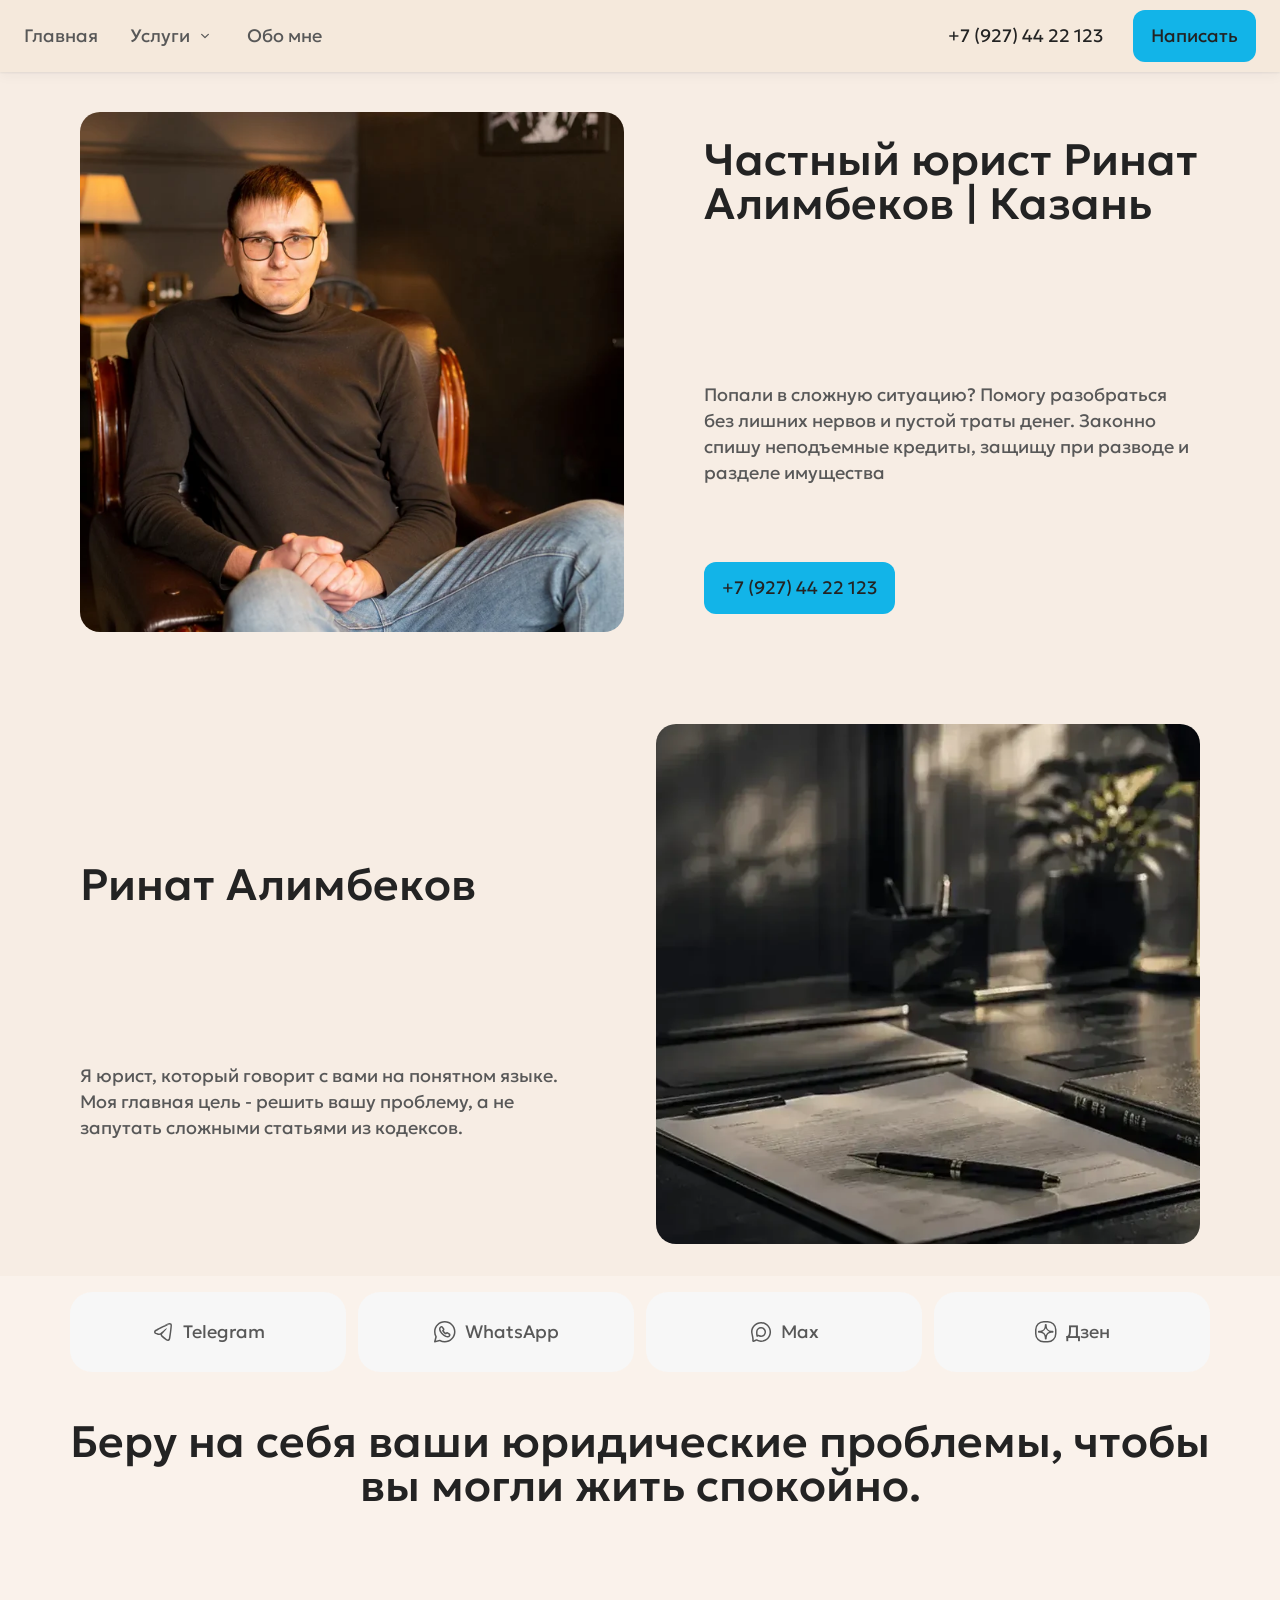
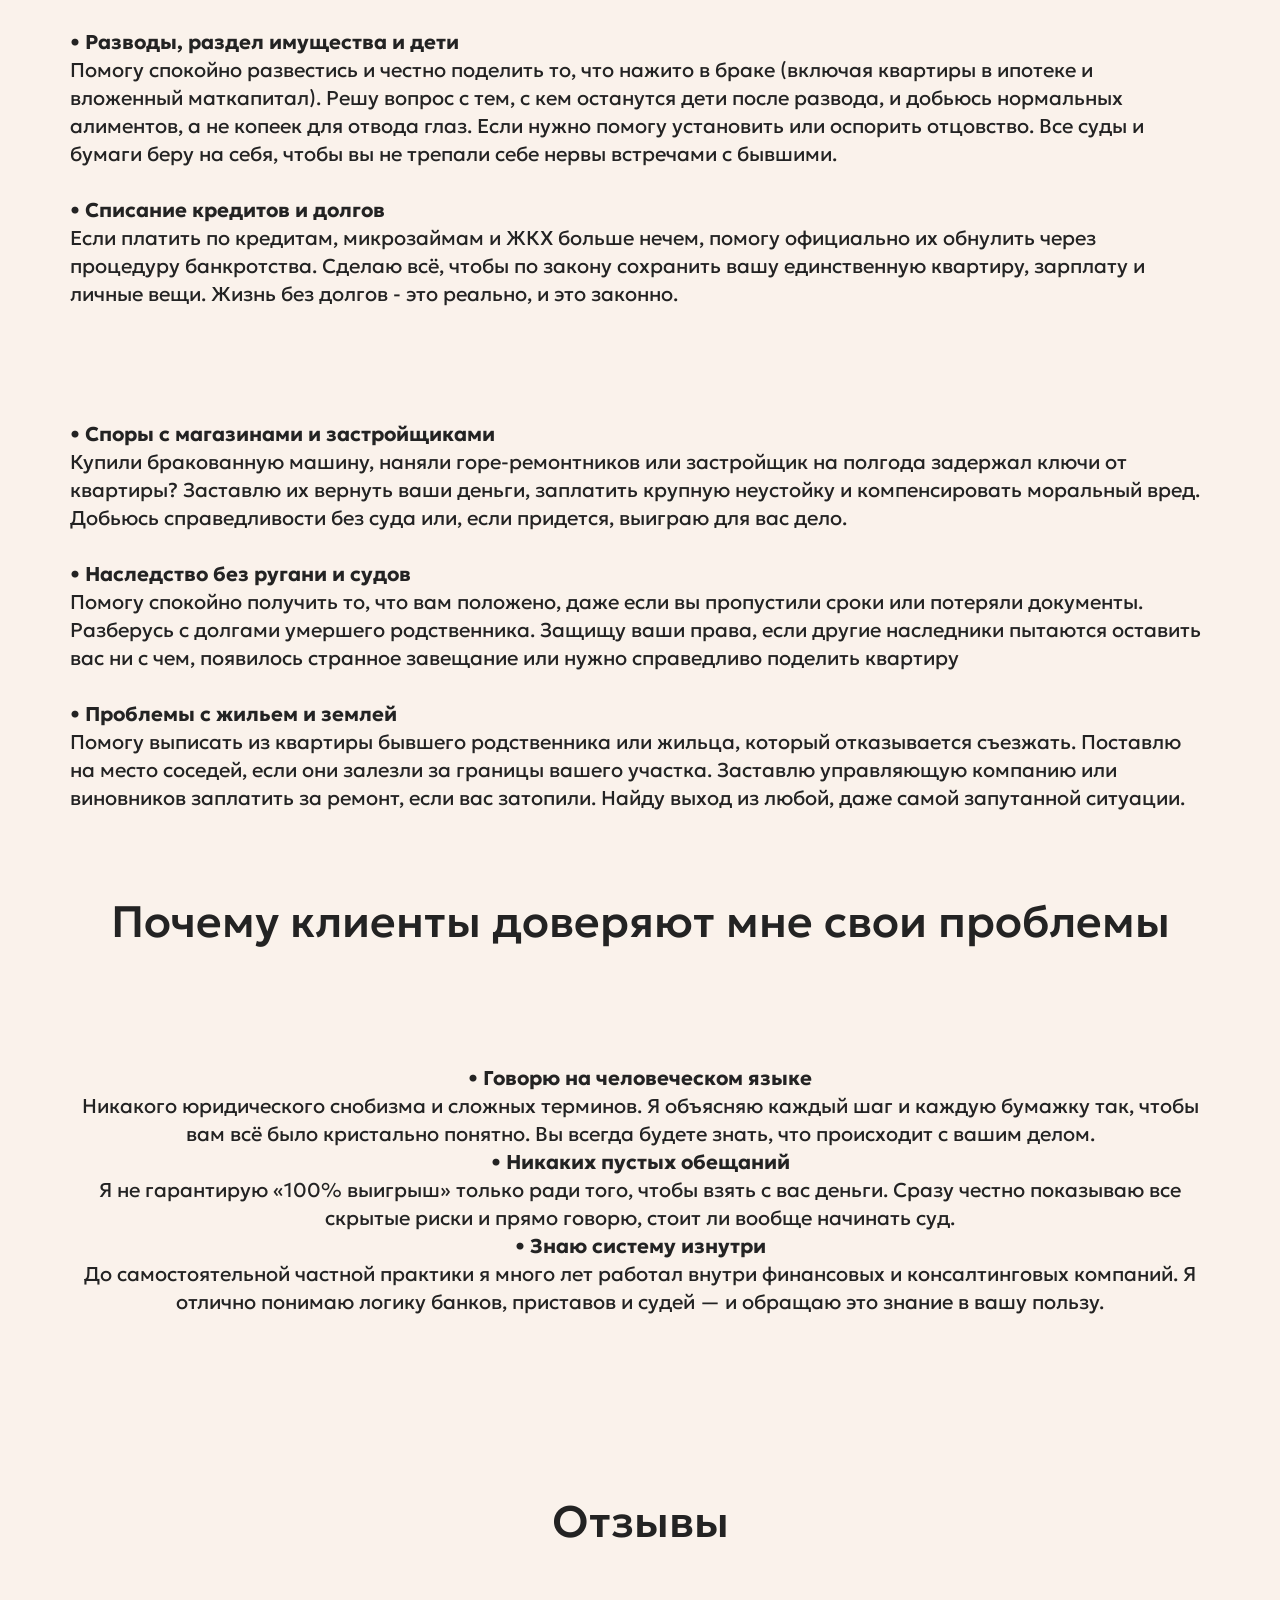
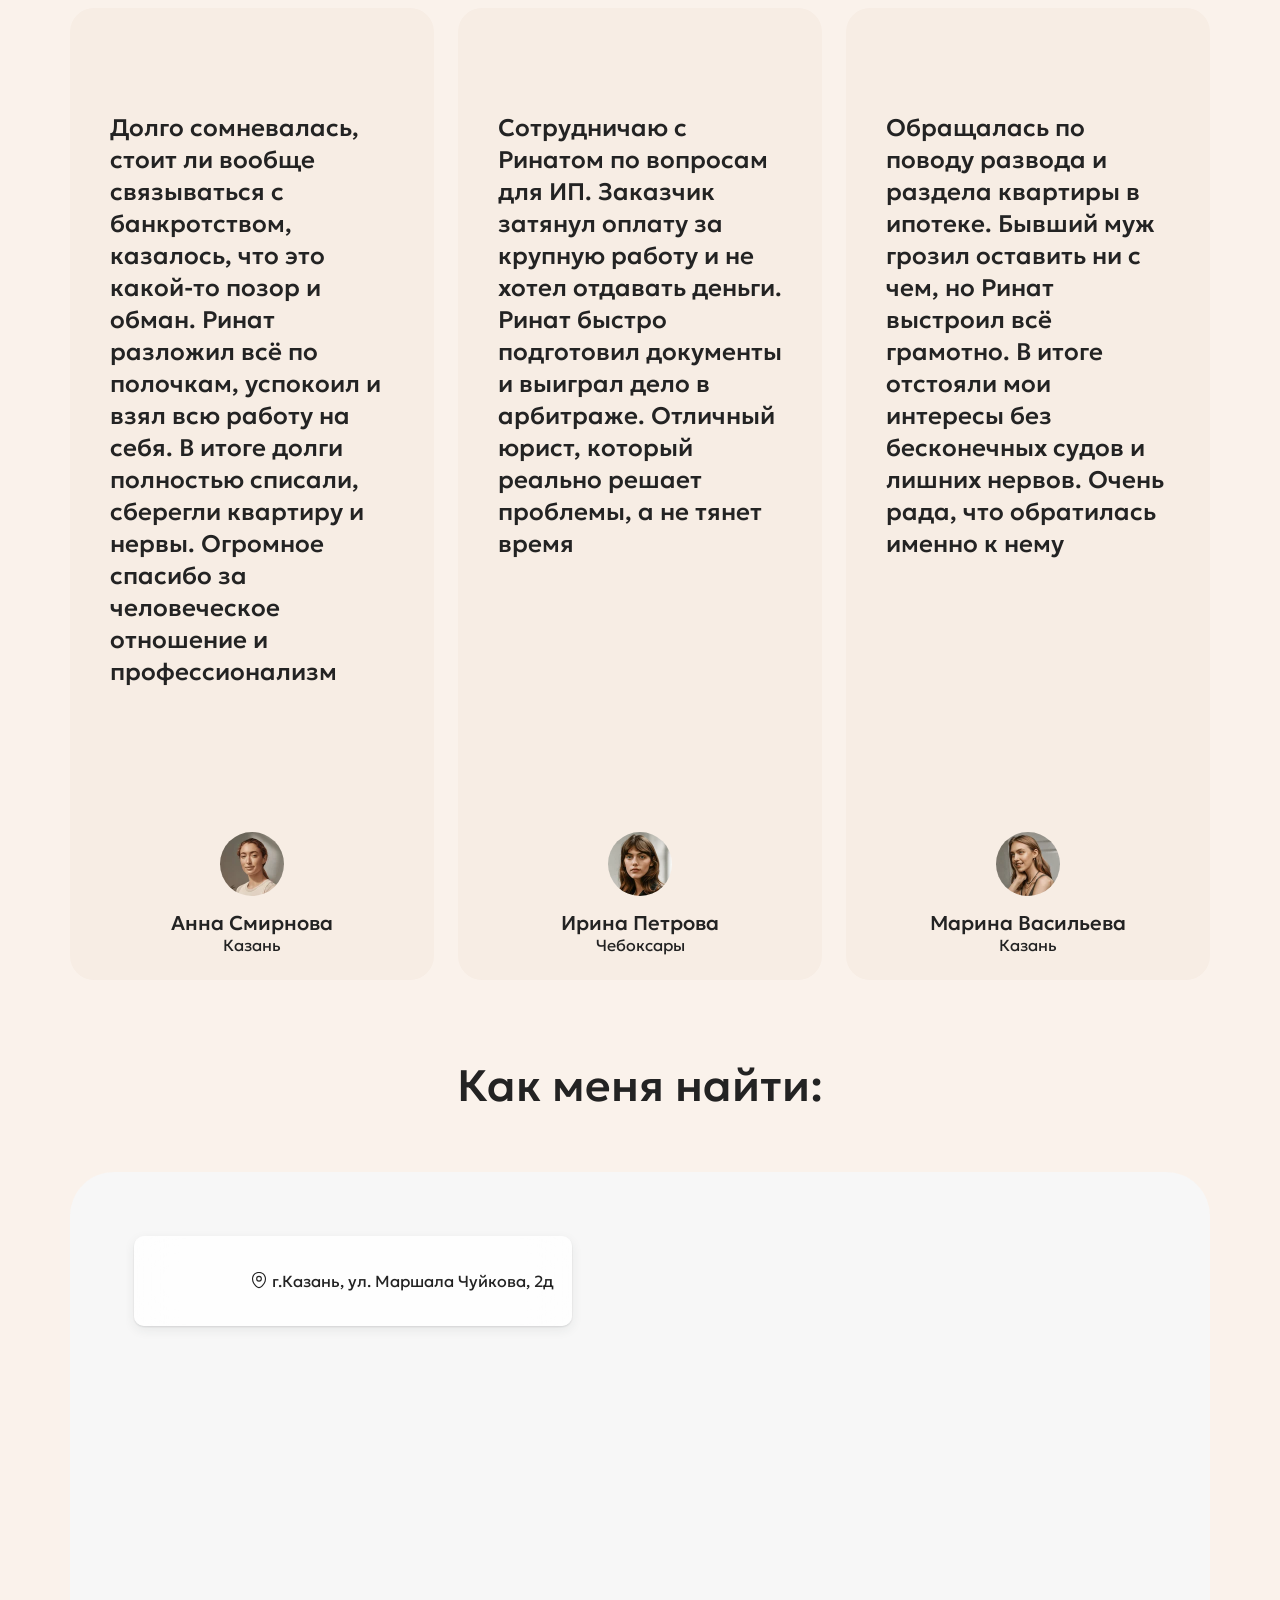
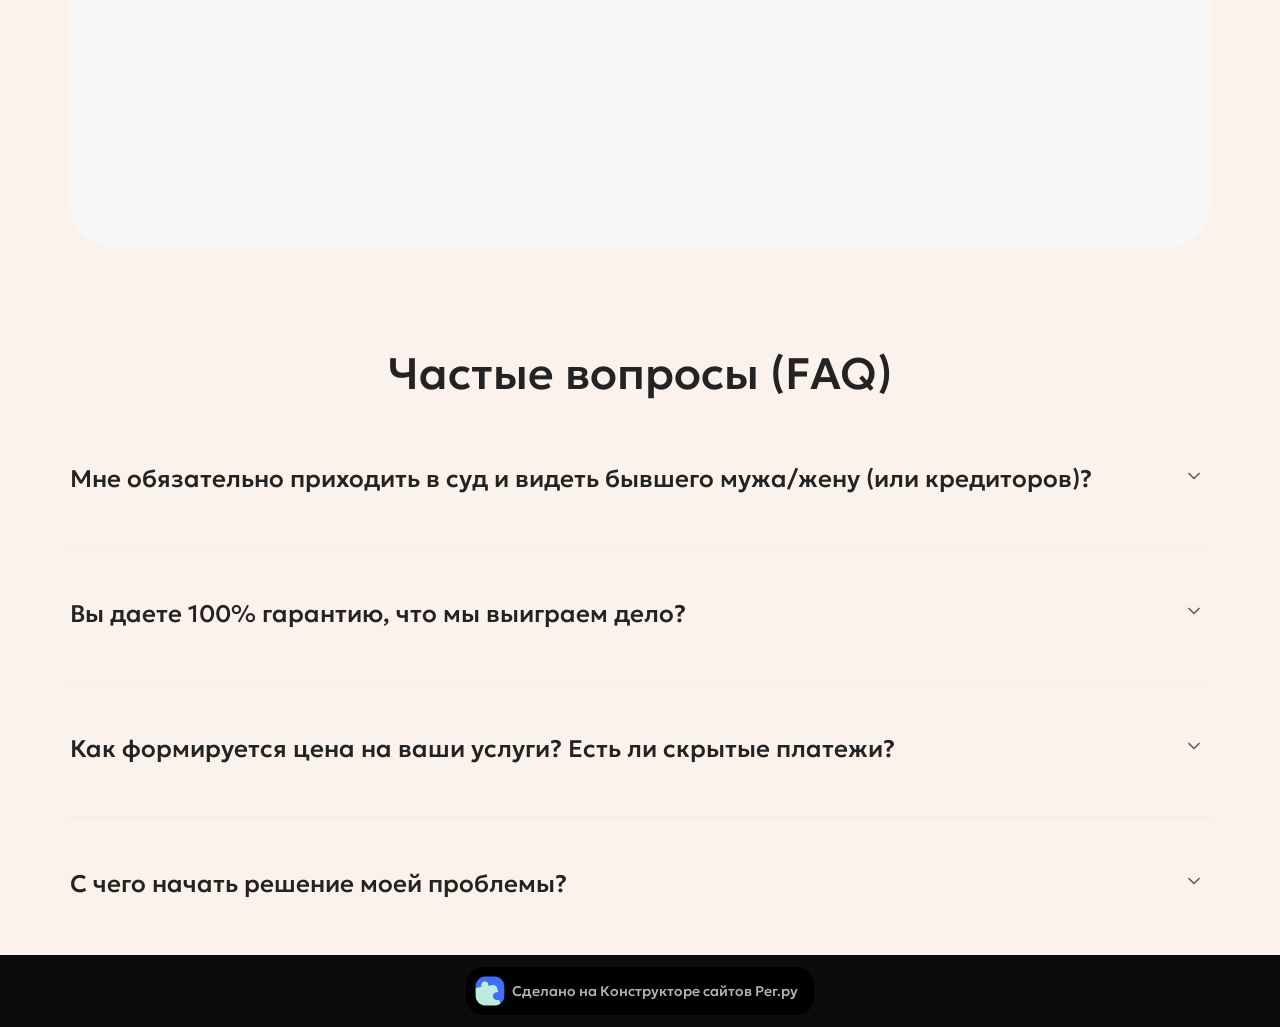
==== commit 0dccc02f: "Update index.html" ====
--- a/index.html
+++ b/index.html
@@ -186,4 +186,332 @@
                       <h1 class="ds-sniped-text__snip" data-v-b40cf7a6="">Частный юрист Ринат Алимбеков | Казань</h1>
                     </div>
                     <div class="ds-sniped-text b-cover-hero__text u-animation-item" data-v-ef03d258="" data-v-b40cf7a6="">
-                      <p class="ds-sniped-
+                      <p class="ds-sniped-text__snip" data-v-b40cf7a6="">Попали в сложную ситуацию? Помогу разобраться без лишних нервов и пустой траты денег. Законно спишу неподъемные кредиты, защищу при разводе и разделе имущества</p>
+                    </div>
+                    <div class="b-cover-hero__button-wrapper u-animation-item" data-v-ef03d258="">
+                      <a class="ds-button ds-button_color_primary ds-button_size_m" href="tel:+79274422123" data-v-ef03d258="" data-v-965b5acd="">
+                        <span class="ds-button__text" data-v-965b5acd="">+7 (927) 44 22 123</span>
+                      </a>
+                    </div>
+                    <div class="b-cover-hero__socials-wrapper u-animation-item" data-v-ef03d258="">
+                      <ul class="b-cover-hero__socials-list" data-v-ef03d258="">
+                        <li class="b-cover-hero__socials-item" data-v-ef03d258="">
+                          <a class="ds-social ds-social_type_short ds-social_color_secondary ds-social_social_telegram" href="https://t.me/@arinvLawyer" target="_blank" data-v-ef03d258="" data-v-88804a6b="">
+                            <svg xmlns="http://www.w3.org/2000/svg" fill="none" viewbox="0 0 24 24" height="24" width="24" class="ds-icon ds-social__icon" data-v-88804a6b=""><path fill="#000" d="m12.308 5.737 8.015-2.115a2.2 2.2 0 0 0-.92-.528A2.4 2.4 0 0 0 18.705 3c-.7.015-1.43.313-2.606.864-1.272.597-2.54 1.235-3.792 1.873"></path><path fill="#000" d="M20.955 4.934c-.025-.18-.114-.805-.632-1.312zM8.104 15.086c.503.013.973-.11 1.402-.307z"></path><path fill="#000" fill-rule="evenodd" d="m8.104 15.086 1.402-.307c.034.784.47 1.408.966 1.87 1.063.99 2.266 1.852 3.394 2.766l.457.384c.258.222.62.534 1.02.768.455.265 1.067.498 1.807.416.759-.084 1.307-.556 1.646-1.099.317-.51.503-1.151.615-1.87.66-4.257 1.383-9.335 1.544-13.08l-.632-1.312-8.015 2.115C7.736 8.065 4.5 9.5 3.783 10.306c-.308.276-.701.744-.771 1.417-.043.414.032.837.248 1.22.202.359.478.596.701.75.37.253.837.43 1.136.542l.352.135.8.294.234.075c.532.157 1.073.246 1.621.347m6.347-6.05-.07.056q-.519.41-1.282 1.023l-.063.051q-.667.538-1.518 1.227l-.198.16-.609.495-.35.285-.72.585q-.826.686-1.498.668l-.543-.085a7 7 0 0 1-.328-.086 12 12 0 0 1-.664-.214c-.213-.075-.421-.153-.612-.228-.534-.21-1.564-.403-1.492-1.095q.046-.45 1.027-.92l1.104-.58.662-.348q1.228-.645 2.25-1.177 2.189-1.141 3.43-1.774L13 7.067q.325-.166.585-.296.713-.359 1.293-.646a97 97 0 0 1 1.858-.902c1.237-.58 1.674-.716 2.001-.723.115-.002.37.032.536.194.14.137.178.322.196.451.019.13.042.425.023.656-.493 6.077-1.565 11.983-1.565 11.983-.193 1.249-.574 1.668-.944 1.709-.635.07-1.149-.372-1.721-.864l-.467-.39c-.634-.502-1.125-.906-1.616-1.31-.45-.37-.902-.74-1.466-1.189a4 4 0 0 1-.22-.188c-.386-.36-.514-.666-.486-.956l.002-.025c.047-.365.34-.707.677-1.098q.16-.184.325-.387c.042-.053.229-.264.499-.567l.118-.132.002-.003c.334-.375.766-.859 1.203-1.355l.08-.091c.396-.451.792-.907 1.119-1.297l.018-.022.09-.106a18 18 0 0 0 .496-.622c.107-.144.172-.246.18-.291s.017-.208-.064-.295c-.08-.086-.2-.057-.286-.033a2 2 0 0 0-.293.203l-.049.037a39 39 0 0 0-.674.525" clip-rule="evenodd"></path><path fill="#000" d="M7.736 15.054q.17.024.368.032c-.548-.101-1.09-.19-1.62-.348.254.082.51.161.77.223q.234.057.482.093"></path></svg>
+                          </a>
+                        </li>
+                        <li class="b-cover-hero__socials-item" data-v-ef03d258="">
+                          <a class="ds-social ds-social_type_short ds-social_color_secondary ds-social_social_max" href="https://max.ru/u/f9LHodD0cOLbR-iz8FZMGi4ma3IDiIDYHYWgFF_j9Hq-QoVABAkh54DSgMY" target="_blank" data-v-ef03d258="" data-v-88804a6b="">
+                            <svg xmlns="http://www.w3.org/2000/svg" fill="none" viewbox="0 0 24 24" height="24" width="24" class="ds-icon ds-social__icon" data-v-88804a6b=""><path fill="#000" d="M12.548 2.013c5.3.267 9.516 4.628 9.516 9.97l-.013.513c-.269 5.274-4.651 9.469-10.019 9.469l-.24-.004c-1.221-.039-2.764-.373-3.94-1.15-.709-.47-2.398 1.353-3.643 1.177l-.12-.023c-1.253-.319-.835-1.573-.835-2.827 0-1.176-1.102-5.136-1.24-6.845L2 11.983C2 6.468 6.492 2 12.032 2zM12.032 3.5C7.313 3.5 3.5 7.305 3.5 11.982c0 .219.054.652.172 1.296.112.615.263 1.322.42 2.05.156.714.317 1.453.44 2.089.113.597.222 1.243.222 1.72 0 .378-.032.763-.049 1.025q-.008.134-.012.236c.202-.087.437-.211.739-.38.3-.17.747-.429 1.165-.588.322-.123 1.13-.393 1.924.034l.159.096.18.112c.925.542 2.179.793 3.172.793 4.72 0 8.532-3.805 8.532-8.483 0-4.677-3.813-8.482-8.532-8.482m0 3.516a5.017 5.017 0 0 1 5.016 5.015l-.007.259a5.017 5.017 0 0 1-5.01 4.758l-.38-.015a5 5 0 0 1-2.393-.821c-.355-.235-1.07 1.079-1.378.861l-.028-.025c-.78-.885-.836-3.745-.836-5.017a5.017 5.017 0 0 1 5.015-5.015m0 1.5a3.517 3.517 0 0 0-3.516 3.515c0 .623.014 1.588.116 2.486l.03.24.066-.018a1.7 1.7 0 0 1 1.18.118l.18.106.214.13a3.517 3.517 0 1 0 1.73-6.578"></path></svg>
+                          </a>
+                        </li>
+                        <li class="b-cover-hero__socials-item" data-v-ef03d258="">
+                          <a class="ds-social ds-social_type_short ds-social_color_secondary ds-social_social_whats-app" href="https://wa.me/79274422123?text=Здравствуйте%2C%20я%20с%20сайта%2C%20у%20меня%20есть%20проблема%2C%20могли%20бы%20помочь%3F" target="_blank" data-v-ef03d258="" data-v-88804a6b="">
+                            <svg xmlns="http://www.w3.org/2000/svg" fill="none" viewbox="0 0 24 24" height="24" width="24" class="ds-icon ds-social__icon" data-v-88804a6b=""><path fill="#000" fill-rule="evenodd" d="M12.565 17.09c.67.29 1.31.43 1.93.43.44 0 .87-.08 1.27-.25s.77-.43 1.09-.78c.18-.21.33-.44.46-.7.13-.28.2-.57.2-.87 0-.23-.04-.45-.14-.7-.12-.25-.3-.47-.53-.63l-1.67-1.18a2.2 2.2 0 0 0-.49-.27c-.45-.19-.96-.14-1.29.07-.18.09-.36.23-.54.41l-.14.14a3 3 0 0 1-.3-.23 14 14 0 0 1-1.44-1.44 3 3 0 0 1-.21-.26l-.03-.04.13-.14c.17-.17.3-.35.39-.5.14-.23.21-.49.21-.75 0-.19-.05-.39-.13-.59-.07-.17-.16-.34-.28-.5l-1.16-1.63c-.16-.24-.37-.42-.62-.53-.73-.35-1.65-.12-2.29.51-.34.32-.6.69-.76 1.1-.15.39-.23.81-.23 1.25 0 .62.14 1.27.42 1.93.26.61.62 1.23 1.07 1.86.44.6.94 1.18 1.48 1.73.54.54 1.13 1.04 1.73 1.48.61.45 1.24.81 1.87 1.08m-4.53-9.34c.25-.25.45-.25.51-.25l.12.08 1.17 1.65c.05.07.09.13.12.2-.02.04-.06.1-.17.21l-.38.39c-.19.2-.29.45-.29.73 0 .1.01.21.04.31l.11.26c.12.21.3.46.56.77.24.28.49.55.77.84.29.28.56.53.84.77.29.25.55.43.78.55l.18.08c.37.13.83.05 1.12-.24l.38-.38c.11-.11.17-.14.21-.16.06.02.13.06.2.11l1.67 1.16c.03.06.03.09.03.11 0 .07-.02.15-.05.22-.06.13-.13.23-.22.33-.18.18-.36.32-.56.4-.57.24-1.27.16-2.03-.17a8.2 8.2 0 0 1-1.58-.91c-.54-.4-1.06-.85-1.55-1.33-.49-.49-.93-1.02-1.32-1.55-.38-.53-.69-1.06-.9-1.56q-.3-.72-.3-1.35c0-.24.04-.48.13-.69s.22-.4.41-.58" clip-rule="evenodd"></path><path fill="#000" fill-rule="evenodd" d="M1.225 22.29c.14.14.33.22.53.22.07 0 .13-.01.2-.03l4.64-1.29c1.58.86 3.35 1.31 5.16 1.31 5.93 0 10.75-4.82 10.75-10.75S17.685 1 11.755 1 1.005 5.82 1.005 11.75c0 1.78.44 3.54 1.28 5.1l-1.26 4.71c-.07.26.01.54.2.73m5.85-2.55a.86.86 0 0 0-.38-.1c-.06 0-.13.01-.19.03l-3.68 1.02 1-3.74c.05-.19.02-.4-.08-.57a9.2 9.2 0 0 1-1.24-4.62c0-5.1 4.15-9.25 9.25-9.25s9.25 4.15 9.25 9.25-4.15 9.25-9.25 9.25c-1.65 0-3.27-.44-4.68-1.27" clip-rule="evenodd"></path></svg>
+                          </a>
+                        </li>
+                        <li class="b-cover-hero__socials-item" data-v-ef03d258="">
+                          <a class="ds-social ds-social_type_short ds-social_color_secondary ds-social_social_mail" href="mailto:mrrin96@gmail.com" target="_self" data-v-ef03d258="" data-v-88804a6b="">
+                            <svg xmlns="http://www.w3.org/2000/svg" fill="none" viewbox="0 0 24 24" height="24" width="24" class="ds-icon ds-social__icon" data-v-88804a6b=""><path fill="#000" d="M17.468 9.586a.75.75 0 0 0-.936-1.172l-3.13 2.5c-.756.601-2.057.601-2.814 0l-3.119-2.5a.75.75 0 0 0-.938 1.171l3.12 2.5.002.002c1.303 1.037 3.38 1.037 4.684 0z"></path><path fill="#000" fill-rule="evenodd" d="M7 2.75c-1.615 0-3.075.404-4.135 1.388C1.795 5.132 1.25 6.607 1.25 8.5v7c0 1.893.545 3.369 1.615 4.362 1.06.984 2.52 1.388 4.135 1.388h10c1.615 0 3.075-.404 4.135-1.388 1.07-.993 1.615-2.469 1.615-4.362v-7c0-1.893-.545-3.368-1.615-4.362-1.06-.984-2.52-1.388-4.135-1.388zM2.75 8.5c0-1.607.455-2.632 1.135-3.263.69-.64 1.73-.987 3.115-.987h10c1.385 0 2.425.346 3.115.987.68.631 1.135 1.656 1.135 3.263v7c0 1.607-.455 2.631-1.135 3.263-.69.64-1.73.987-3.115.987H7c-1.385 0-2.425-.346-3.115-.987-.68-.632-1.135-1.656-1.135-3.263z" clip-rule="evenodd"></path></svg>
+                          </a>
+                        </li>
+                      </ul>
+                    </div>
+                  </div>
+                </div>
+              </article>
+            </section>
+
+            <section class="ds-packer ds-packer_type_stretch ds-packer_gap-top_none ds-packer_gap-bottom_middle g-color-theme-light g-fade-init" style="--color-theme:light;--bg-color-light:#F7EDE4;" block-id="2451917" data-v-c7bd25c8="" data-v-f7d6ca95="">
+              <article id="block-2451917" class="b-cover-hero" data-v-ef03d258="">
+                <div class="b-cover-hero__wrapper" data-v-ef03d258="">
+                  <div class="b-cover-hero__gallery" data-v-ef03d258="">
+                    <img src="img/suhYnJdt-2MttSTHugYYGz1FjkLqgPM2EFGie1K-7jg/q87/el1/gce/w1000/h0/resizefit/82c7ec22-4849-4be5-a5a1-1350c59dd795-_j7f3i65o6.webp" alt="Ринат Алимбеков" loading="lazy" class="b-cover-hero__image" data-v-ef03d258="">
+                  </div>
+                  <div class="b-cover-hero__description" data-v-ef03d258="">
+                    <div class="ds-sniped-text b-cover-hero__content-title u-animation-item" data-v-ef03d258="" data-v-b40cf7a6="">
+                      <h2 class="ds-sniped-text__snip" data-v-b40cf7a6="">Ринат Алимбеков</h2>
+                    </div>
+                    <div class="ds-sniped-text b-cover-hero__text u-animation-item" data-v-ef03d258="" data-v-b40cf7a6="">
+                      <p class="ds-sniped-text__snip" data-v-b40cf7a6="">Я юрист, который говорит с вами на понятном языке.
+Моя главная цель - решить вашу проблему, а не запутать сложными статьями из кодексов.</p>
+                    </div>
+                  </div>
+                </div>
+              </article>
+            </section>
+
+            <section class="ds-packer ds-packer_type_fix ds-packer_gap-top_small ds-packer_gap-bottom_small g-color-theme-light g-fade-init" style="--color-theme:light;--bg-color-light:#FAF2EB;" block-id="2451919" data-v-c7bd25c8="" data-v-f7d6ca95="">
+              <article id="block-2451919" class="b-socials" data-v-f94aadec="">
+                <div class="ds-container ds-container_type_short-color" data-v-f94aadec="" data-v-309f725a="">
+                  <div class="ds-container__content" data-v-309f725a="">
+                    <ul class="ds-list ds-list_schematic ds-list_gap_s" data-v-f94aadec="" style="--v4ed5f670:12;--v424b3f70:12;--v52c78a34:6;--v5467168c:3;--v70d6bd58:12;--v70d6bd59:6;--v70d6bd5a:4;" data-v-42f6c436="">
+                      <li class="ds-list-item b-socials__list-item" data-v-f94aadec="" data-v-e3f19b47="">
+                        <a class="ds-social ds-social_stretch ds-social_type_full ds-social_color_primary ds-social_social_telegram" href="https://t.me/@arinvLawyer" target="_blank" data-v-f94aadec="" data-v-88804a6b="">
+                          <svg xmlns="http://www.w3.org/2000/svg" fill="none" viewbox="0 0 24 24" height="24" width="24" class="ds-icon ds-social__icon" data-v-88804a6b=""><path fill="#000" d="m12.308 5.737 8.015-2.115a2.2 2.2 0 0 0-.92-.528A2.4 2.4 0 0 0 18.705 3c-.7.015-1.43.313-2.606.864-1.272.597-2.54 1.235-3.792 1.873"></path><path fill="#000" d="M20.955 4.934c-.025-.18-.114-.805-.632-1.312zM8.104 15.086c.503.013.973-.11 1.402-.307z"></path><path fill="#000" fill-rule="evenodd" d="m8.104 15.086 1.402-.307c.034.784.47 1.408.966 1.87 1.063.99 2.266 1.852 3.394 2.766l.457.384c.258.222.62.534 1.02.768.455.265 1.067.498 1.807.416.759-.084 1.307-.556 1.646-1.099.317-.51.503-1.151.615-1.87.66-4.257 1.383-9.335 1.544-13.08l-.632-1.312-8.015 2.115C7.736 8.065 4.5 9.5 3.783 10.306c-.308.276-.701.744-.771 1.417-.043.414.032.837.248 1.22.202.359.478.596.701.75.37.253.837.43 1.136.542l.352.135.8.294.234.075c.532.157 1.073.246 1.621.347m6.347-6.05-.07.056q-.519.41-1.282 1.023l-.063.051q-.667.538-1.518 1.227l-.198.16-.609.495-.35.285-.72.585q-.826.686-1.498.668l-.543-.085a7 7 0 0 1-.328-.086 12 12 0 0 1-.664-.214c-.213-.075-.421-.153-.612-.228-.534-.21-1.564-.403-1.492-1.095q.046-.45 1.027-.92l1.104-.58.662-.348q1.228-.645 2.25-1.177 2.189-1.141 3.43-1.774L13 7.067q.325-.166.585-.296.713-.359 1.293-.646a97 97 0 0 1 1.858-.902c1.237-.58 1.674-.716 2.001-.723.115-.002.37.032.536.194.14.137.178.322.196.451.019.13.042.425.023.656-.493 6.077-1.565 11.983-1.565 11.983-.193 1.249-.574 1.668-.944 1.709-.635.07-1.149-.372-1.721-.864l-.467-.39c-.634-.502-1.125-.906-1.616-1.31-.45-.37-.902-.74-1.466-1.189a4 4 0 0 1-.22-.188c-.386-.36-.514-.666-.486-.956l.002-.025c.047-.365.34-.707.677-1.098q.16-.184.325-.387c.042-.053.229-.264.499-.567l.118-.132.002-.003c.334-.375.766-.859 1.203-1.355l.08-.091c.396-.451.792-.907 1.119-1.297l.018-.022.09-.106a18 18 0 0 0 .496-.622c.107-.144.172-.246.18-.291s.017-.208-.064-.295c-.08-.086-.2-.057-.286-.033a2 2 0 0 0-.293.203l-.049.037a39 39 0 0 0-.674.525" clip-rule="evenodd"></path><path fill="#000" d="M7.736 15.054q.17.024.368.032c-.548-.101-1.09-.19-1.62-.348.254.082.51.161.77.223q.234.057.482.093"></path></svg>
+                          <div data-v-88804a6b=""><p class="ds-social__text" data-v-88804a6b="">Telegram</p></div>
+                        </a>
+                      </li>
+                      <li class="ds-list-item b-socials__list-item" data-v-f94aadec="" data-v-e3f19b47="">
+                        <a class="ds-social ds-social_stretch ds-social_type_full ds-social_color_primary ds-social_social_whats-app" href="https://wa.me/+79274422123" target="_blank" data-v-f94aadec="" data-v-88804a6b="">
+                          <svg xmlns="http://www.w3.org/2000/svg" fill="none" viewbox="0 0 24 24" height="24" width="24" class="ds-icon ds-social__icon" data-v-88804a6b=""><path fill="#000" fill-rule="evenodd" d="M12.565 17.09c.67.29 1.31.43 1.93.43.44 0 .87-.08 1.27-.25s.77-.43 1.09-.78c.18-.21.33-.44.46-.7.13-.28.2-.57.2-.87 0-.23-.04-.45-.14-.7-.12-.25-.3-.47-.53-.63l-1.67-1.18a2.2 2.2 0 0 0-.49-.27c-.45-.19-.96-.14-1.29.07-.18.09-.36.23-.54.41l-.14.14a3 3 0 0 1-.3-.23 14 14 0 0 1-1.44-1.44 3 3 0 0 1-.21-.26l-.03-.04.13-.14c.17-.17.3-.35.39-.5.14-.23.21-.49.21-.75 0-.19-.05-.39-.13-.59-.07-.17-.16-.34-.28-.5l-1.16-1.63c-.16-.24-.37-.42-.62-.53-.73-.35-1.65-.12-2.29.51-.34.32-.6.69-.76 1.1-.15.39-.23.81-.23 1.25 0 .62.14 1.27.42 1.93.26.61.62 1.23 1.07 1.86.44.6.94 1.18 1.48 1.73.54.54 1.13 1.04 1.73 1.48.61.45 1.24.81 1.87 1.08m-4.53-9.34c.25-.25.45-.25.51-.25l.12.08 1.17 1.65c.05.07.09.13.12.2-.02.04-.06.1-.17.21l-.38.39c-.19.2-.29.45-.29.73 0 .1.01.21.04.31l.11.26c.12.21.3.46.56.77.24.28.49.55.77.84.29.28.56.53.84.77.29.25.55.43.78.55l.18.08c.37.13.83.05 1.12-.24l.38-.38c.11-.11.17-.14.21-.16.06.02.13.06.2.11l1.67 1.16c.03.06.03.09.03.11 0 .07-.02.15-.05.22-.06.13-.13.23-.22.33-.18.18-.36.32-.56.4-.57.24-1.27.16-2.03-.17a8.2 8.2 0 0 1-1.58-.91c-.54-.4-1.06-.85-1.55-1.33-.49-.49-.93-1.02-1.32-1.55-.38-.53-.69-1.06-.9-1.56q-.3-.72-.3-1.35c0-.24.04-.48.13-.69s.22-.4.41-.58" clip-rule="evenodd"></path><path fill="#000" fill-rule="evenodd" d="M1.225 22.29c.14.14.33.22.53.22.07 0 .13-.01.2-.03l4.64-1.29c1.58.86 3.35 1.31 5.16 1.31 5.93 0 10.75-4.82 10.75-10.75S17.685 1 11.755 1 1.005 5.82 1.005 11.75c0 1.78.44 3.54 1.28 5.1l-1.26 4.71c-.07.26.01.54.2.73m5.85-2.55a.86.86 0 0 0-.38-.1c-.06 0-.13.01-.19.03l-3.68 1.02 1-3.74c.05-.19.02-.4-.08-.57a9.2 9.2 0 0 1-1.24-4.62c0-5.1 4.15-9.25 9.25-9.25s9.25 4.15 9.25 9.25-4.15 9.25-9.25 9.25c-1.65 0-3.27-.44-4.68-1.27" clip-rule="evenodd"></path></svg>
+                          <div data-v-88804a6b=""><p class="ds-social__text" data-v-88804a6b="">WhatsApp</p></div>
+                        </a>
+                      </li>
+                      <li class="ds-list-item b-socials__list-item" data-v-f94aadec="" data-v-e3f19b47="">
+                        <a class="ds-social ds-social_stretch ds-social_type_full ds-social_color_primary ds-social_social_max" href="https://max.ru/u/f9LHodD0cOLbR-iz8FZMGi4ma3IDiIDYHYWgFF_j9Hq-QoVABAkh54DSgMY" target="_blank" data-v-f94aadec="" data-v-88804a6b="">
+                          <svg xmlns="http://www.w3.org/2000/svg" fill="none" viewbox="0 0 24 24" height="24" width="24" class="ds-icon ds-social__icon" data-v-88804a6b=""><path fill="#000" d="M12.548 2.013c5.3.267 9.516 4.628 9.516 9.97l-.013.513c-.269 5.274-4.651 9.469-10.019 9.469l-.24-.004c-1.221-.039-2.764-.373-3.94-1.15-.709-.47-2.398 1.353-3.643 1.177l-.12-.023c-1.253-.319-.835-1.573-.835-2.827 0-1.176-1.102-5.136-1.24-6.845L2 11.983C2 6.468 6.492 2 12.032 2zM12.032 3.5C7.313 3.5 3.5 7.305 3.5 11.982c0 .219.054.652.172 1.296.112.615.263 1.322.42 2.05.156.714.317 1.453.44 2.089.113.597.222 1.243.222 1.72 0 .378-.032.763-.049 1.025q-.008.134-.012.236c.202-.087.437-.211.739-.38.3-.17.747-.429 1.165-.588.322-.123 1.13-.393 1.924.034l.159.096.18.112c.925.542 2.179.793 3.172.793 4.72 0 8.532-3.805 8.532-8.483 0-4.677-3.813-8.482-8.532-8.482m0 3.516a5.017 5.017 0 0 1 5.016 5.015l-.007.259a5.017 5.017 0 0 1-5.01 4.758l-.38-.015a5 5 0 0 1-2.393-.821c-.355-.235-1.07 1.079-1.378.861l-.028-.025c-.78-.885-.836-3.745-.836-5.017a5.017 5.017 0 0 1 5.015-5.015m0 1.5a3.517 3.517 0 0 0-3.516 3.515c0 .623.014 1.588.116 2.486l.03.24.066-.018a1.7 1.7 0 0 1 1.18.118l.18.106.214.13a3.517 3.517 0 1 0 1.73-6.578"></path></svg>
+                          <div data-v-88804a6b=""><p class="ds-social__text" data-v-88804a6b="">Max</p></div>
+                        </a>
+                      </li>
+                      <li class="ds-list-item b-socials__list-item" data-v-f94aadec="" data-v-e3f19b47="">
+                        <a class="ds-social ds-social_stretch ds-social_type_full ds-social_color_primary ds-social_social_dzen" href="https://dzen.ru/arinvlawyer?share_to=link" target="_blank" data-v-f94aadec="" data-v-88804a6b="">
+                          <svg xmlns="http://www.w3.org/2000/svg" fill="none" viewbox="0 0 24 24" height="24" width="24" class="ds-icon ds-social__icon" data-v-88804a6b=""><path fill="#000" d="M13.75 1a8.75 8.75 0 0 1 8.75 8.75v4a8.75 8.75 0 0 1-8.75 8.75h-4A8.75 8.75 0 0 1 1 13.75v-4A8.75 8.75 0 0 1 9.75 1zm-4 1.5A7.25 7.25 0 0 0 2.5 9.75v4A7.25 7.25 0 0 0 9.75 21h4A7.25 7.25 0 0 0 21 13.75v-4a7.25 7.25 0 0 0-7.25-7.25zm2.326 1.514a.75.75 0 0 1 .604.687l.096 1.496a4.85 4.85 0 0 0 4.527 4.527l1.495.095a.75.75 0 0 1 .702.75v.362a.75.75 0 0 1-.701.748l-1.496.097a4.85 4.85 0 0 0-4.527 4.527l-.096 1.496a.75.75 0 0 1-.748.701h-.363a.75.75 0 0 1-.749-.701l-.096-1.496a4.85 4.85 0 0 0-4.527-4.527l-1.496-.097A.75.75 0 0 1 4 11.93v-.363c0-.395.307-.723.702-.749l1.495-.095.227-.02a4.85 4.85 0 0 0 4.3-4.507l.096-1.496.024-.143A.75.75 0 0 1 11.569 4h.363zm-.326 4.299a6.36 6.36 0 0 1-3.437 3.437 6.36 6.36 0 0 1 3.437 3.437 6.36 6.36 0 0 1 3.437-3.437 6.36 6.36 0 0 1-3.437-3.437"></path></svg>
+                          <div data-v-88804a6b=""><p class="ds-social__text" data-v-88804a6b="">Дзен</p></div>
+                        </a>
+                      </li>
+                    </ul>
+                  </div>
+                </div>
+              </article>
+            </section>
+
+            <section class="ds-packer ds-packer_type_fix ds-packer_gap-top_middle ds-packer_gap-bottom_none g-color-theme-light g-fade-init" style="--color-theme:light;--bg-color-light:#FAF2EB;" block-id="2451920" data-v-c7bd25c8="" data-v-f7d6ca95="">
+              <article id="block-2451920" class="b-text" data-v-3bf71672="">
+                <div class="ds-container ds-container_type_short-color" data-v-3bf71672="" data-v-309f725a="">
+                  <div class="ds-container__title-wrapper" data-v-309f725a="">
+                    <h2 class="ds-container__title" data-v-309f725a="">Беру на себя ваши юридические проблемы, чтобы вы могли жить спокойно.</h2>
+                  </div>
+                  <div class="ds-container__content" data-v-309f725a="">
+                    <div class="rich-text ds-text-output b-text__text" data-v-3bf71672="" data-v-427519b1="">
+                      <p>•<strong> Разводы, раздел имущества и дети</strong>
+Помогу спокойно развестись и честно поделить то, что нажито в браке (включая квартиры в ипотеке и вложенный маткапитал). Решу вопрос с тем, с кем останутся дети после развода, и добьюсь нормальных алиментов, а не копеек для отвода глаз. Если нужно помогу установить или оспорить отцовство. Все суды и бумаги беру на себя, чтобы вы не трепали себе нервы встречами с бывшими.
+
+•<strong> Списание кредитов и долгов</strong><br>Если платить по кредитам, микрозаймам и ЖКХ больше нечем, помогу официально их обнулить через процедуру банкротства. Сделаю всё, чтобы по закону сохранить вашу единственную квартиру, зарплату и личные вещи. Жизнь без долгов - это реально, и это законно.</p>
+                    </div>
+                  </div>
+                </div>
+              </article>
+            </section>
+
+            <section class="ds-packer ds-packer_type_fix ds-packer_gap-top_none ds-packer_gap-bottom_middle g-color-theme-light g-fade-init" style="--color-theme:light;--bg-color-light:#FAF2EB;" block-id="2452080" data-v-c7bd25c8="" data-v-f7d6ca95="">
+              <article id="block-2452080" class="b-text" data-v-3bf71672="">
+                <div class="ds-container ds-container_type_short-color" data-v-3bf71672="" data-v-309f725a="">
+                  <div class="ds-container__content" data-v-309f725a="">
+                    <div class="rich-text ds-text-output b-text__text" data-v-3bf71672="" data-v-427519b1="">
+                      <p>• <strong>Споры с магазинами и застройщиками</strong>
+Купили бракованную машину, наняли горе-ремонтников или застройщик на полгода задержал ключи от квартиры? Заставлю их вернуть ваши деньги, заплатить крупную неустойку и компенсировать моральный вред. Добьюсь справедливости без суда или, если придется, выиграю для вас дело.
+
+• <strong>Наследство без ругани и судов</strong>
+Помогу спокойно получить то, что вам положено, даже если вы пропустили сроки или потеряли документы. Разберусь с долгами умершего родственника. Защищу ваши права, если другие наследники пытаются оставить вас ни с чем, появилось странное завещание или нужно справедливо поделить квартиру
+
+• <strong>Проблемы с жильем и землей</strong>
+Помогу выписать из квартиры бывшего родственника или жильца, который отказывается съезжать. Поставлю на место соседей, если они залезли за границы вашего участка. Заставлю управляющую компанию или виновников заплатить за ремонт, если вас затопили. Найду выход из любой, даже самой запутанной ситуации.</p>
+                    </div>
+                  </div>
+                </div>
+              </article>
+            </section>
+
+            <section class="ds-packer ds-packer_type_fix ds-packer_gap-top_none ds-packer_gap-bottom_middle g-color-theme-light g-fade-init" style="--color-theme:light;--bg-color-light:#FAF2EB;" block-id="2452084" data-v-c7bd25c8="" data-v-f7d6ca95="">
+              <article id="block-2452084" class="b-text" data-v-3bf71672="">
+                <div class="ds-container ds-container_type_short-color" data-v-3bf71672="" data-v-309f725a="">
+                  <div class="ds-container__title-wrapper" data-v-309f725a="">
+                    <h2 class="ds-container__title" data-v-309f725a="">Почему клиенты доверяют мне свои проблемы</h2>
+                  </div>
+                  <div class="ds-container__content" data-v-309f725a="">
+                    <div class="rich-text ds-text-output b-text__text" data-v-3bf71672="" data-v-427519b1="">
+                      <p style="text-align: center;">• <strong>Говорю на человеческом языке</strong>
+Никакого юридического снобизма и сложных терминов. Я объясняю каждый шаг и каждую бумажку так, чтобы вам всё было кристально понятно. Вы всегда будете знать, что происходит с вашим делом.
+• <strong>Никаких пустых обещаний</strong>
+Я не гарантирую «100% выигрыш» только ради того, чтобы взять с вас деньги. Сразу честно показываю все скрытые риски и прямо говорю, стоит ли вообще начинать суд.
+• <strong>Знаю систему изнутри</strong>
+До самостоятельной частной практики я много лет работал внутри финансовых и консалтинговых компаний. Я отлично понимаю логику банков, приставов и судей — и обращаю это знание в вашу пользу.</p>
+                    </div>
+                  </div>
+                </div>
+              </article>
+            </section>
+
+            <section class="ds-packer ds-packer_type_fix ds-packer_gap-top_extra-large ds-packer_gap-bottom_middle ds-packer_cropped g-color-theme-light g-fade-init" style="--color-theme:light;--bg-color-light:#FAF2EB;" block-id="2451922" data-v-c7bd25c8="" data-v-f7d6ca95="">
+              <article id="block-2451922" class="b-testimonials" data-v-356a7a1e="">
+                <div class="ds-container ds-container_type_short-color" data-v-356a7a1e="" data-v-309f725a="">
+                  <div class="ds-container__title-wrapper" data-v-309f725a="">
+                    <h2 class="ds-container__title" data-v-309f725a="">Отзывы</h2>
+                  </div>
+                  <div class="ds-container__content" data-v-309f725a="">
+                    <div class="b-testimonials__wrapper" data-v-356a7a1e="">
+                      <ul class="ds-list ds-list_type_horizontal ds-list_gap_m" data-v-356a7a1e="" style="--v4ed5f670:12;--v424b3f70:initial;--v52c78a34:initial;--v5467168c:initial;--v70d6bd58:12;--v70d6bd59:6;--v70d6bd5a:4;" data-v-42f6c436="">
+                        <li class="ds-list-item b-testimonials__item" data-v-356a7a1e="" data-v-e3f19b47="">
+                          <div class="ds-card-wrapper ds-card-wrapper_type_color g-color-theme-light" style="--color-theme:light;--bg-card-wrapper-color-default:#F7EDE4;--bg-card-wrapper-color-hover:#ede3da;--bg-card-wrapper-color-active:#ede3da;" data-v-356a7a1e="" data-v-a4decdd4="">
+                            <article class="ds-testimonial-card" data-v-356a7a1e="" data-v-7dfd7612="">
+                              <div class="ds-sniped-text ds-testimonial-card__text" data-v-7dfd7612="" data-v-b40cf7a6="">
+                                <p class="ds-sniped-text__snip" data-v-b40cf7a6="">Долго сомневалась, стоит ли вообще связываться с банкротством, казалось, что это какой-то позор и обман. Ринат разложил всё по полочкам, успокоил и взял всю работу на себя. В итоге долги полностью списали, сберегли квартиру и нервы. Огромное спасибо за человеческое отношение и профессионализм</p>
+                              </div>
+                              <div class="ds-testimonial-card__avatar" data-v-7dfd7612="">
+                                <img src="img/_i-p623fSekX3WmoxidZHoRRGKPAGHm8rhZLT6uV6qQ/q87/el1/gce/w128/h128/resizefill/f542272b-11f3-483d-9e12-98572a0f6372-rectangle%2019%20%284%29.webp" alt="Анна Смирнова" class="ds-testimonial-card__image" loading="lazy" data-v-7dfd7612="">
+                                <div class="ds-testimonial-card__avatar-content" data-v-7dfd7612="">
+                                  <p class="ds-testimonial-card__name" data-v-7dfd7612="">Анна Смирнова</p>
+                                  <span class="ds-testimonial-card__caption" data-v-7dfd7612="">Казань</span>
+                                </div>
+                              </div>
+                            </article>
+                          </div>
+                        </li>
+                        <li class="ds-list-item b-testimonials__item" data-v-356a7a1e="" data-v-e3f19b47="">
+                          <div class="ds-card-wrapper ds-card-wrapper_type_color g-color-theme-light" style="--color-theme:light;--bg-card-wrapper-color-default:#F7EDE4;--bg-card-wrapper-color-hover:#ede3da;--bg-card-wrapper-color-active:#ede3da;" data-v-356a7a1e="" data-v-a4decdd4="">
+                            <article class="ds-testimonial-card" data-v-356a7a1e="" data-v-7dfd7612="">
+                              <div class="ds-sniped-text ds-testimonial-card__text" data-v-7dfd7612="" data-v-b40cf7a6="">
+                                <p class="ds-sniped-text__snip" data-v-b40cf7a6="">Сотрудничаю с Ринатом по вопросам для ИП. Заказчик затянул оплату за крупную работу и не хотел отдавать деньги. Ринат быстро подготовил документы и выиграл дело в арбитраже. Отличный юрист, который реально решает проблемы, а не тянет время</p>
+                              </div>
+                              <div class="ds-testimonial-card__avatar" data-v-7dfd7612="">
+                                <img src="img/ntxEQXKz9c5ms3vZWLFLL6052mPTBBKhnErkWRfBx_Y/q87/el1/gce/w128/h128/resizefill/c78cd41f-4b91-4f2f-91f2-99310ea59dcb-rectangle%2020%20%284%29.webp" alt="Ирина Петрова" class="ds-testimonial-card__image" loading="lazy" data-v-7dfd7612="">
+                                <div class="ds-testimonial-card__avatar-content" data-v-7dfd7612="">
+                                  <p class="ds-testimonial-card__name" data-v-7dfd7612="">Ирина Петрова</p>
+                                  <span class="ds-testimonial-card__caption" data-v-7dfd7612="">Чебоксары</span>
+                                </div>
+                              </div>
+                            </article>
+                          </div>
+                        </li>
+                        <li class="ds-list-item b-testimonials__item" data-v-356a7a1e="" data-v-e3f19b47="">
+                          <div class="ds-card-wrapper ds-card-wrapper_type_color g-color-theme-light" style="--color-theme:light;--bg-card-wrapper-color-default:#F7EDE4;--bg-card-wrapper-color-hover:#ede3da;--bg-card-wrapper-color-active:#ede3da;" data-v-356a7a1e="" data-v-a4decdd4="">
+                            <article class="ds-testimonial-card" data-v-356a7a1e="" data-v-7dfd7612="">
+                              <div class="ds-sniped-text ds-testimonial-card__text" data-v-7dfd7612="" data-v-b40cf7a6="">
+                                <p class="ds-sniped-text__snip" data-v-b40cf7a6="">Обращалась по поводу развода и раздела квартиры в ипотеке. Бывший муж грозил оставить ни с чем, но Ринат выстроил всё грамотно. В итоге отстояли мои интересы без бесконечных судов и лишних нервов. Очень рада, что обратилась именно к нему</p>
+                              </div>
+                              <div class="ds-testimonial-card__avatar" data-v-7dfd7612="">
+                                <img src="img/BmT6VCWE8NLsfkCpTNweYEF6qkx5Jn0_1RaKSw71zYs/q87/el1/gce/w128/h128/resizefill/bcf087a3-a37a-48a9-9a25-1c8d9eb45282-rectangle%2021%20%284%29.webp" alt="Марина Васильева" class="ds-testimonial-card__image" loading="lazy" data-v-7dfd7612="">
+                                <div class="ds-testimonial-card__avatar-content" data-v-7dfd7612="">
+                                  <p class="ds-testimonial-card__name" data-v-7dfd7612="">Марина Васильева</p>
+                                  <span class="ds-testimonial-card__caption" data-v-7dfd7612="">Казань</span>
+                                </div>
+                              </div>
+                            </article>
+                          </div>
+                        </li>
+                      </ul>
+                    </div>
+                  </div>
+                </div>
+              </article>
+            </section>
+
+            <section class="ds-packer ds-packer_type_fix ds-packer_gap-top_large ds-packer_gap-bottom_large g-color-theme-light g-fade-init" style="--color-theme:light;--bg-color-light:#FAF2EB;" block-id="2476463" data-v-c7bd25c8="" data-v-f7d6ca95="">
+              <article id="block-2476463" class="b-map" data-v-a1770791="">
+                <div class="ds-container ds-container_type_short-color ds-container_has-backed" data-v-a1770791="" data-v-309f725a="">
+                  <div class="ds-container__title-wrapper" data-v-309f725a="">
+                    <h2 class="ds-container__title" data-v-309f725a="">Как меня найти:</h2>
+                  </div>
+                  <div class="ds-container__content_backed ds-container__content" data-v-309f725a="">
+                    <div class="b-map__content-wrapper" data-v-a1770791="">
+                      <div class="b-map__wrapper" data-v-a1770791="">
+                        <iframe src="https://yandex.ru/map-widget/v1/?lang=ru&pt=49.102399,55.835377&z=14&scroll=false" width="100%" height="100%" frameborder="0" allowfullscreen="true" referrerpolicy="no-referrer-when-downgrade" loading="lazy" data-v-a1770791=""></iframe>
+                        <div class="b-map__address" data-v-a1770791="">
+                          <svg xmlns="http://www.w3.org/2000/svg" fill="none" viewbox="0 0 24 24" height="18" width="18" class="ds-icon ds-icon_inline b-map__address-icon" data-v-a1770791=""><path fill="#000" fill-rule="evenodd" d="M12 6.44a3.87 3.87 0 1 0 0 7.74 3.87 3.87 0 0 0 0-7.74m-2.37 3.87a2.37 2.37 0 1 1 4.74 0 2.37 2.37 0 0 1-4.74 0" clip-rule="evenodd"></path><path fill="#000" fill-rule="evenodd" d="M12.004 1.25c3.98.003 8.036 2.35 9.108 7.084 1.242 5.49-2.184 10.05-4.992 12.746a5.943 5.943 0 0 1-8.25 0c-2.798-2.696-6.224-7.266-4.982-12.756C3.965 3.59 8.025 1.247 12.005 1.25M4.351 8.656c.894-3.926 4.235-5.908 7.652-5.906s6.757 1.99 7.645 5.916c1.058 4.67-1.835 8.71-4.567 11.333l-.002.001a4.443 4.443 0 0 1-6.169 0c-2.722-2.624-5.616-6.674-4.559-11.344" clip-rule="evenodd"></path></svg> г.Казань, ул. Маршала Чуйкова, 2д
+                        </div>
+                      </div>
+                    </div>
+                  </div>
+                </div>
+              </article>
+            </section>
+
+            <section class="ds-packer ds-packer_type_fix ds-packer_gap-top_large ds-packer_gap-bottom_large g-color-theme-light g-fade-init" style="--color-theme:light;--bg-color-light:#FAF2EB;" block-id="2476521" data-v-c7bd25c8="" data-v-f7d6ca95="">
+              <article id="block-2476521" class="b-answers" data-v-309f725a="">
+                <div class="ds-container ds-container_type_short-color" data-v-309f725a="">
+                  <div class="ds-container__title-wrapper" data-v-309f725a="">
+                    <h2 class="ds-container__title" data-v-309f725a="">Частые вопросы (FAQ)</h2>
+                  </div>
+                  <div class="ds-container__content" data-v-309f725a="">
+                    <ul class="ds-list ds-list_type_vertical ds-list_gap_xs" style="--v4ed5f670:12;--v424b3f70:initial;--v52c78a34:initial;--v5467168c:initial;--v70d6bd58:12;--v70d6bd59:6;--v70d6bd5a:4;" data-v-42f6c436="">
+                      <li class="ds-list-item b-answers__list-item" data-v-e3f19b47="">
+                        <div class="ds-accordion" data-v-cb8828c1="">
+                          <div class="ds-accordion__title-wrapper" data-v-cb8828c1="">
+                            <strong class="ds-accordion__title" data-v-cb8828c1="">Мне обязательно приходить в суд и видеть бывшего мужа/жену (или кредиторов)?</strong>
+                            <button type="button" class="ds-button-fab ds-button-fab_color_secondary ds-button-fab_size_xs ds-accordion__button" data-v-cb8828c1="" data-v-595c5298="">
+                              <svg xmlns="http://www.w3.org/2000/svg" fill="none" viewbox="0 0 24 24" height="24" width="24" class="ds-icon ds-button-fab__icon" data-v-595c5298=""><path fill="#000" fill-rule="evenodd" d="M5.267 8.27a.906.906 0 0 1 1.292 0L12 13.772l5.441-5.502a.906.906 0 0 1 1.292 0 .93.93 0 0 1 0 1.306l-6.087 6.154a.91.91 0 0 1-1.292 0L5.267 9.576a.93.93 0 0 1 0-1.306" clip-rule="evenodd"></path></svg>
+                            </button>
+                          </div>
+                          <div class="ds-accordion__answer">Нет, в 95% случаев ваше личное присутствие не требуется. Мы оформляем доверенность, и я полностью заменяю вас во всех инстанциях. Я сам хожу на все заседания, запрашиваю документы и общаюсь с оппонентами. Вам не придется трепать себе нервы встречами с бывшими или коллекторами.</div>
+                        </div>
+                      </li>
+                      <li class="ds-list-item b-answers__list-item" data-v-e3f19b47="">
+                        <div class="ds-accordion" data-v-cb8828c1="">
+                          <div class="ds-divider ds-divider_type_horizontal ds-divider_size_s ds-accordion__divider" data-v-cb8828c1="" data-v-5d77c1d2=""><span class="ds-divider__divider_color_light ds-divider__divider" data-v-5d77c1d2=""></span></div>
+                          <div class="ds-accordion__title-wrapper" data-v-cb8828c1="">
+                            <strong class="ds-accordion__title" data-v-cb8828c1="">Вы даете 100% гарантию, что мы выиграем дело?</strong>
+                            <button type="button" class="ds-button-fab ds-button-fab_color_secondary ds-button-fab_size_xs ds-accordion__button" data-v-cb8828c1="" data-v-595c5298="">
+                              <svg xmlns="http://www.w3.org/2000/svg" fill="none" viewbox="0 0 24 24" height="24" width="24" class="ds-icon ds-button-fab__icon" data-v-595c5298=""><path fill="#000" fill-rule="evenodd" d="M5.267 8.27a.906.906 0 0 1 1.292 0L12 13.772l5.441-5.502a.906.906 0 0 1 1.292 0 .93.93 0 0 1 0 1.306l-6.087 6.154a.91.91 0 0 1-1.292 0L5.267 9.576a.93.93 0 0 1 0-1.306" clip-rule="evenodd"></path></svg>
+                            </button>
+                          </div>
+                          <div class="ds-accordion__answer">Я не раздаю пустых обещаний и не гарантирую «100% выигрыш» только ради того, чтобы взять с вас деньги. Ни один честный юрист не может гарантировать конкретное решение судьи. Но я гарантирую другое: на первой же консультации я честно покажу все скрытые риски и прямо скажу, стоит ли вообще начинать суд. Если дело заведомо проигрышное, я так и скажу и не буду тянуть из вас деньги.</div>
+                        </div>
+                      </li>
+                      <li class="ds-list-item b-answers__list-item" data-v-e3f19b47="">
+                        <div class="ds-accordion" data-v-cb8828c1="">
+                          <div class="ds-divider ds-divider_type_horizontal ds-divider_size_s ds-accordion__divider" data-v-cb8828c1="" data-v-5d77c1d2=""><span class="ds-divider__divider_color_light ds-divider__divider" data-v-5d77c1d2=""></span></div>
+                          <div class="ds-accordion__title-wrapper" data-v-cb8828c1="">
+                            <strong class="ds-accordion__title" data-v-cb8828c1="">Как формируется цена на ваши услуги? Есть ли скрытые платежи?</strong>
+                            <button type="button" class="ds-button-fab ds-button-fab_color_secondary ds-button-fab_size_xs ds-accordion__button" data-v-cb8828c1="" data-v-595c5298="">
+                              <svg xmlns="http://www.w3.org/2000/svg" fill="none" viewbox="0 0 24 24" height="24" width="24" class="ds-icon ds-button-fab__icon" data-v-595c5298=""><path fill="#000" fill-rule="evenodd" d="M5.267 8.27a.906.906 0 0 1 1.292 0L12 13.772l5.441-5.502a.906.906 0 0 1 1.292 0 .93.93 0 0 1 0 1.306l-6.087 6.154a.91.91 0 0 1-1.292 0L5.267 9.576a.93.93 0 0 1 0-1.306" clip-rule="evenodd"></path></svg>
+                            </button>
+                          </div>
+                          <div class="ds-accordion__answer">Стоимость всегда зависит от сложности ситуации (одно дело просто составить иск о разводе, другое — делить ипотеку и бизнес). Но главное правило: мы обсуждаем цену «на берегу» и фиксируем ее в официальном договоре. Эта сумма не изменится в процессе работы. Никаких внезапных доплат за «еще одну бумажку» не будет.</div>
+                        </div>
+                      </li>
+                      <li class="ds-list-item b-answers__list-item" data-v-e3f19b47="">
+                        <div class="ds-accordion ds-accordion_last" data-v-cb8828c1="">
+                          <div class="ds-divider ds-divider_type_horizontal ds-divider_size_s ds-accordion__divider" data-v-cb8828c1="" data-v-5d77c1d2=""><span class="ds-divider__divider_color_light ds-divider__divider" data-v-5d77c1d2=""></span></div>
+                          <div class="ds-accordion__title-wrapper" data-v-cb8828c1="">
+                            <strong class="ds-accordion__title" data-v-cb8828c1="">С чего начать решение моей проблемы?</strong>
+                            <button type="button" class="ds-button-fab ds-button-fab_color_secondary ds-button-fab_size_xs ds-accordion__button" data-v-cb8828c1="" data-v-595c5298="">
+                              <svg xmlns="http://www.w3.org/2000/svg" fill="none" viewbox="0 0 24 24" height="24" width="24" class="ds-icon ds-button-fab__icon" data-v-595c5298=""><path fill="#000" fill-rule="evenodd" d="M5.267 8.27a.906.906 0 0 1 1.292 0L12 13.772l5.441-5.502a.906.906 0 0 1 1.292 0 .93.93 0 0 1 0 1.306l-6.087 6.154a.91.91 0 0 1-1.292 0L5.267 9.576a.93.93 0 0 1 0-1.306" clip-rule="evenodd"></path></svg>
+                            </button>
+                          </div>
+                          <div class="ds-accordion__answer">С простого сообщения или звонка. Свяжитесь со мной, вкратце опишите свою ситуацию. Я задам уточняющие вопросы, скажу, какие документы нужно найти дома, и мы договоримся о полноценной консультации, где выстроим пошаговый план защиты.</div>
+                        </div>
+                      </li>
+                    </ul>
+                  </div>
+                </div>
+              </article>
+            </section>
+          </main>
+
+          <div class="ds-reg-partner" data-v-85d59f33="" data-v-d57ba891="">
+            <a href="https://www.reg.ru/sozdanie-saita/?rtm_campaign=client_website" target="_blank" class="ds-reg-partner__link" data-v-d57ba891="">
+              <svg xmlns="http://www.w3.org/2000/svg" fill="none" viewbox="0 0 40 40" height="32" width="32" class="ds-picture ds-reg-partner__logo" data-v-d57ba891=""><path fill="#406CFF" d="m2 15.983 7.328-1.292a4.75 4.75 0 1 1 8.929-1.574l4.269-.753a6 6 0 0 1 6.95 4.867l.623 3.534c.103.58-.49 1.07-1.077 1.01a4.755 4.755 0 0 0-5.154 5.553 4.75 4.75 0 0 0 6.742 3.454c.531-.256 1.256 0 1.358.581l.8 4.534a12 12 0 0 0 4.3-5.305c.913-2.205.913-5 .913-10.592 0-5.591 0-8.387-.913-10.592a12 12 0 0 0-6.495-6.495C28.368 2 25.573 2 19.981 2c-5.591 0-8.387 0-10.592.913a12 12 0 0 0-6.494 6.495c-.663 1.6-.845 3.511-.895 6.575"></path><path fill="#BDEBDD" d="M2.019 15.983C2 17.143 2 18.466 2 20c0 5.591 0 8.387.913 10.592a12 12 0 0 0 6.495 6.495C11.613 38 14.408 38 20 38c5.591 0 8.387 0 10.592-.913a12 12 0 0 0 2.194-1.19l-.799-4.534c-.102-.58-.827-.837-1.358-.581a4.75 4.75 0 1 1-1.588-9.006c.587.058 1.18-.43 1.077-1.011l-.623-3.534a6 6 0 0 0-6.95-4.867l-4.27.753a4.75 4.75 0 1 0-8.929 1.574z"></path></svg>
+              <span class="ds-reg-partner__text" data-v-d57ba891="">Сделано на Конструкторе сайтов Рег.ру</span>
+            </a>
+          </div>
+        </div>
+      </div>
+    </div>
+  </div>
+
+  <script type="application/ld+json">
+    {"@context":"https://schema.org","@graph":[{"@id":"https://arinvlawyer.ru#website","@type":"WebSite","description":"Попали в сложную ситуацию? Помогу разобраться без лишних нервов и пустой траты денег. Законно спишу неподъемные кредиты, защищу при разводе и разделе имущества, разберусь со спорами по жилью или отстою интересы вашего бизнеса. Объясню всё простыми словами и возьму всю бумажную волокиту на себя.","inLanguage":"ru","name":"Частный юрист Ринат Алимбеков | Казань","url":"https://arinvlawyer.ru","publisher":{"@id":"https://arinvlawyer.ru#identity"}},{"@id":"https://arinvlawyer.ru#webpage","@type":"WebPage","description":"Нужно поделить квартиру при разводе, отменить судебный приказ или законно списать долги? Помогу решить ваши проблемы без лишних нервов. Юрист Ринат Алимбеков. Очные консультации в Казани и онлайн защита по всей России","name":"Юрист Ринат Алимбеков | Развод, раздел квартиры, отмена судебных приказов и долгов","url":"https://arinvlawyer.ru","about":{"@id":"https://arinvlawyer.ru#identity"},"isPartOf":{"@id":"https://arinvlawyer.ru#website"},"potentialAction":[{"@type":"ReadAction","target":["https://arinvlawyer.ru"]}]},{"@id":"https://arinvlawyer.ru#identity","@type":"Organization","name":"Частный юрист Ринат Алимбеков | Казань","url":"https://arinvlawyer.ru"},{"@id":"https://arinvlawyer.ru#/schema/place/1","@type":"Place","latitude":"55.835377","longitude":"49.102399","name":"г.Казань, ул. Маршала Чуйкова, 2д"}]}
+  </script>
+
+  <script>
+    document.querySelectorAll('.ds-accordion__title-wrapper').forEach(function (header) {
+      header.addEventListener('click', function () {
+        header.parentElement.classList.toggle('is-open');
+      });
+    });
+
+    var servicesBtn = document.getElementById('services-menu-btn');
+    var servicesItem = document.getElementById('services-menu-item');
+    if (servicesBtn && servicesItem) {
+      servicesBtn.addEventListener('click', function (e) {
+        e.stopPropagation();
+        servicesItem.classList.toggle('is-open');
+      });
+      document.addEventListener('click', function () {
+        servicesItem.classList.remove('is-open');
+      });
+    }
+  </script>
+</body>
+</html>
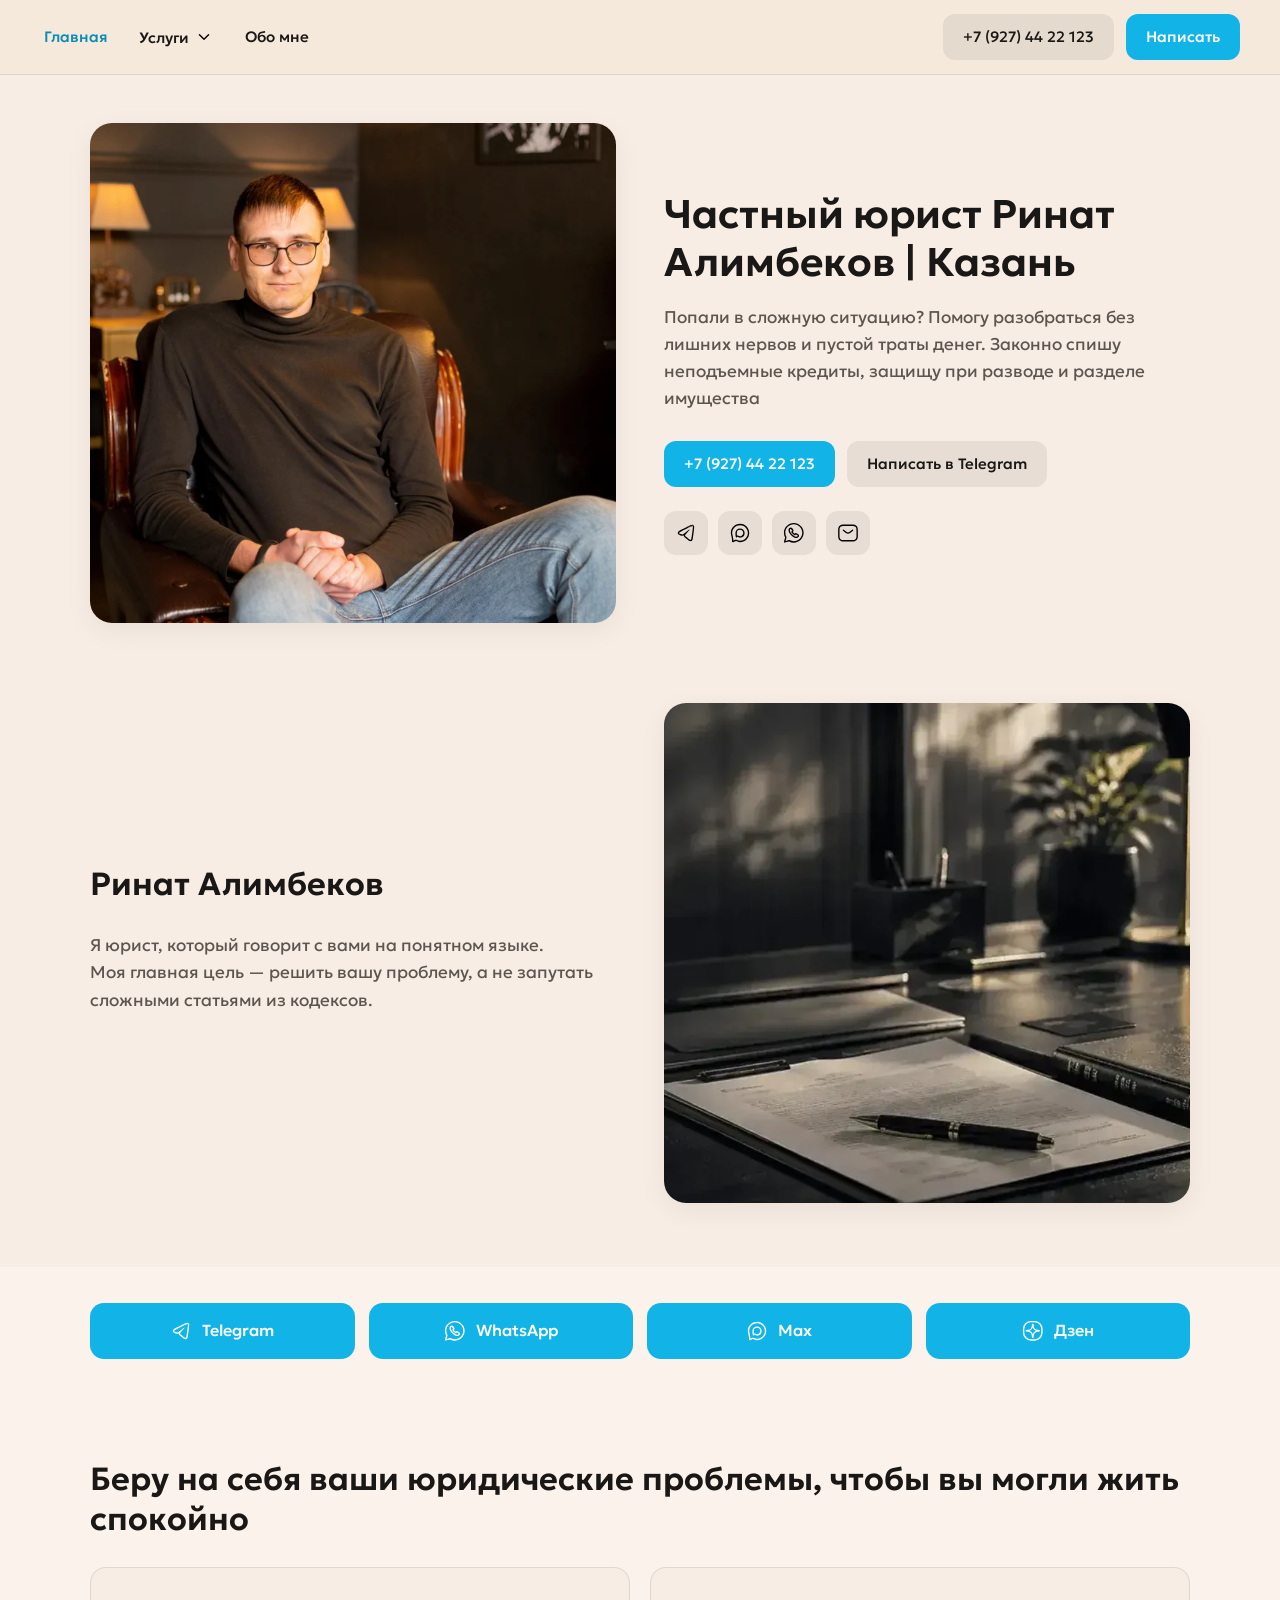
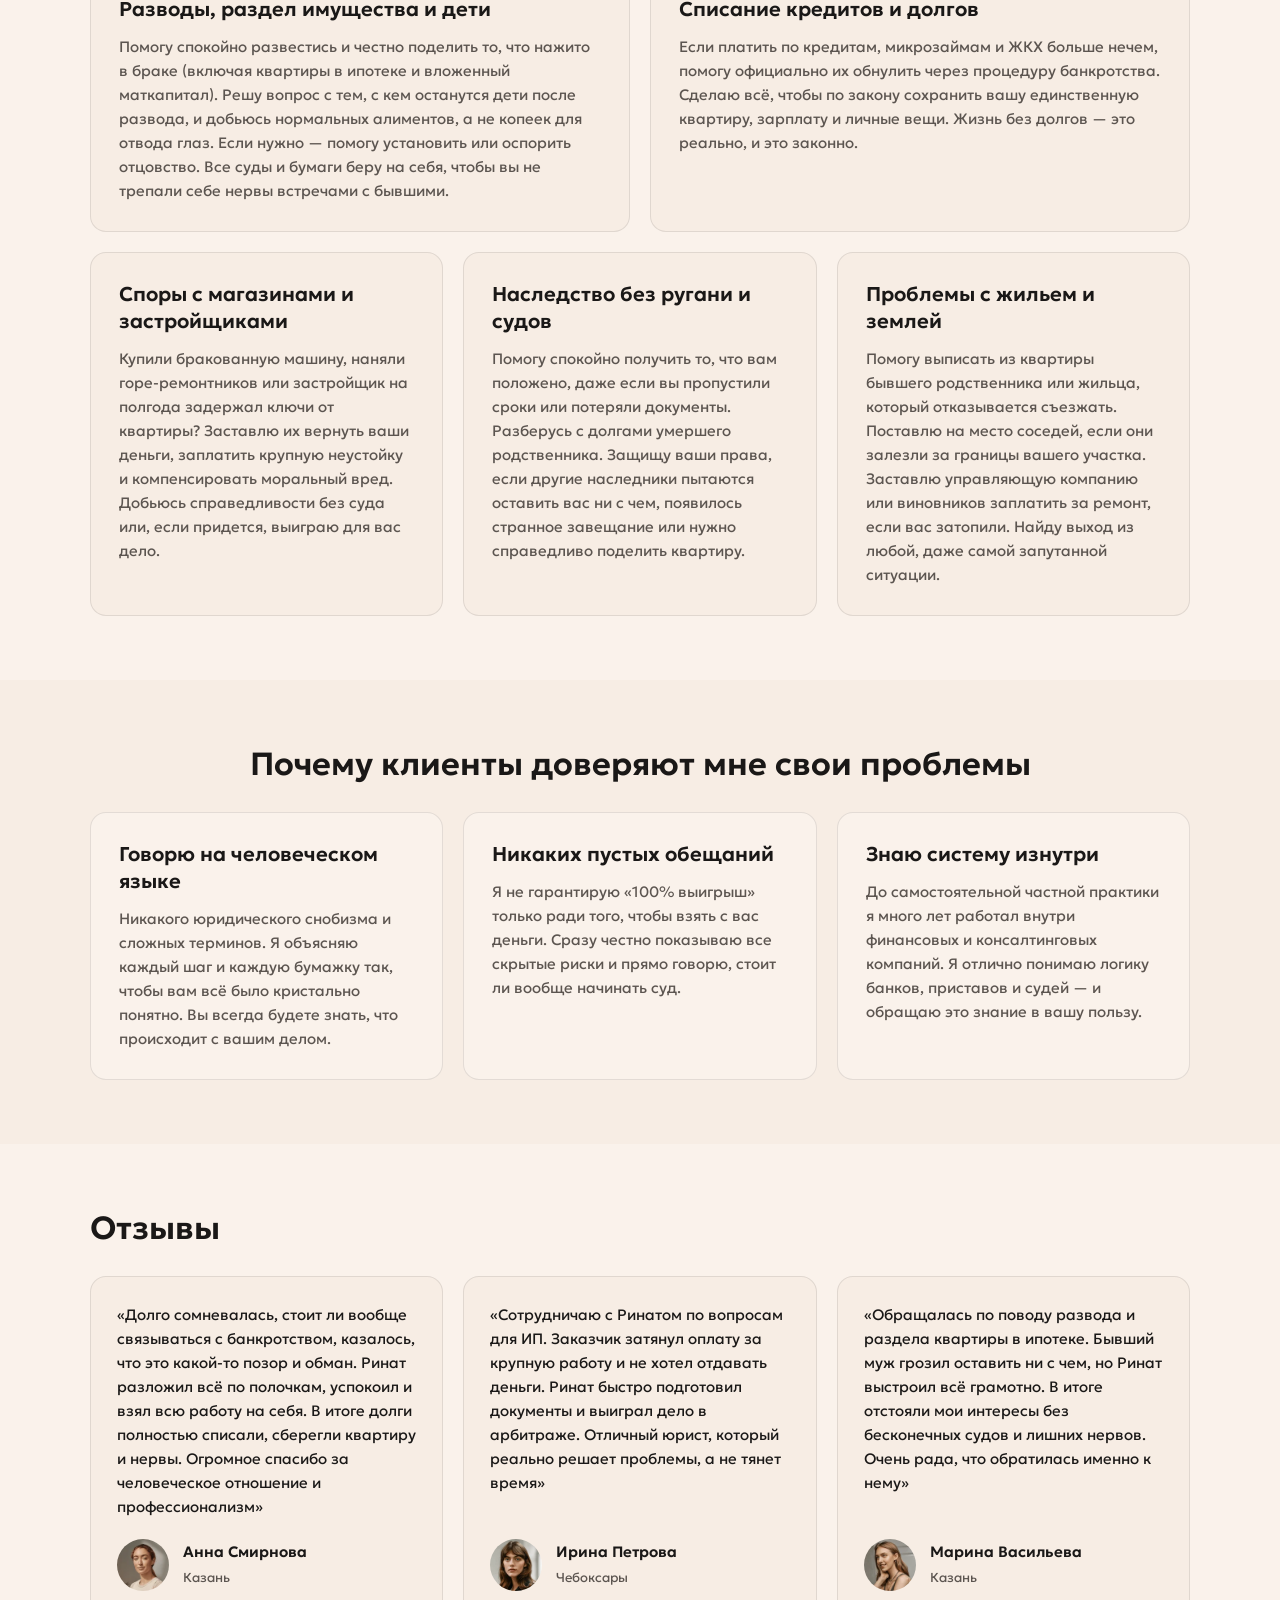
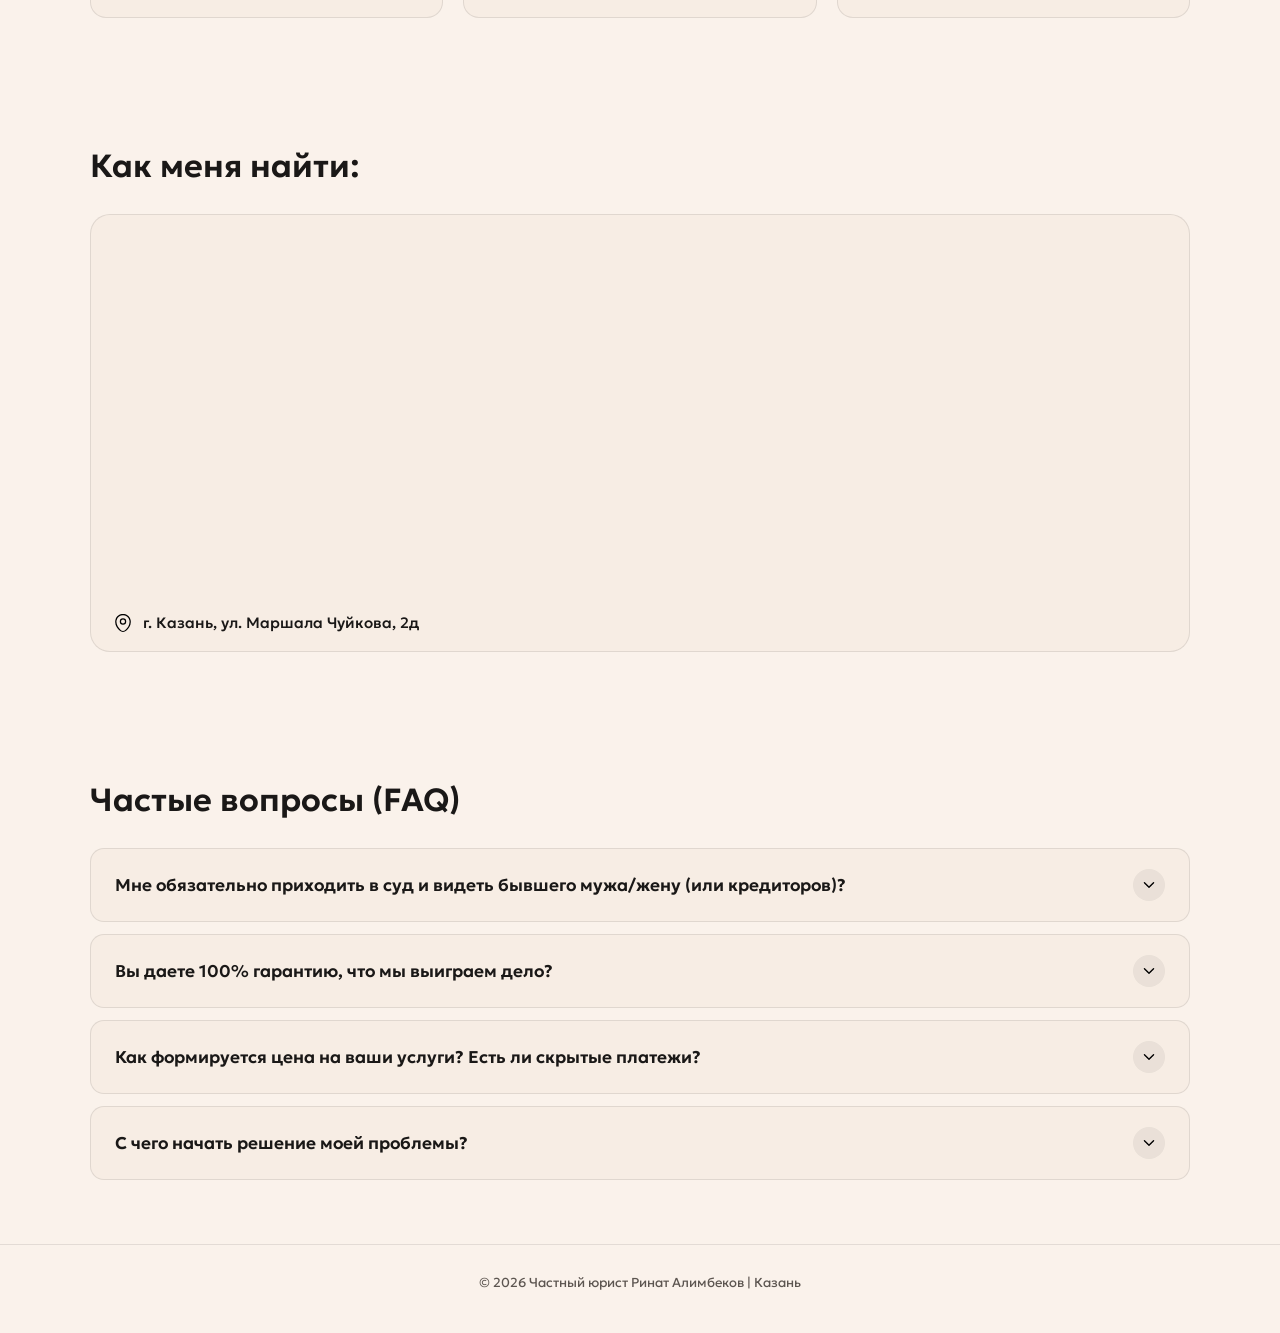
==== commit a946304f: "Add files via upload" ====
--- a/index.html
+++ b/index.html
@@ -4,514 +4,260 @@
   <meta charset="UTF-8">
   <meta name="viewport" content="width=device-width, initial-scale=1">
   <title>Юрист Ринат Алимбеков | Развод, раздел квартиры, отмена судебных приказов и долгов</title>
-  <link rel="preconnect" href="https://files.reg.solutions" crossorigin="">
-  <script data-hid="yandex-metrika">(function(m,e,t,r,i,k,a){m[i]=m[i]||function(){(m[i].a=m[i].a||[]).push(arguments)}; m[i].l=1*new Date(); for (var j = 0; j < document.scripts.length; j++) {if (document.scripts[j].src === r) { return; }} k=e.createElement(t),a=e.getElementsByTagName(t)[0],k.async=1,k.src=r,a.parentNode.insertBefore(k,a)}) (window, document, "script", "https://mc.webvisor.org/metrika/tag_ww.js", "ym");</script>
-  <script data-hid="yandex-metrika-init">ym("111389029","init", {"clickmap":true,"trackLinks":true,"accurateTrackBounce":true,"webvisor":true});</script>
-  <style data-hid="typography-ui-font-face">
-    @font-face {
-      font-family: "Geologica";
-      src: url("fonts/geologica/Geologica-Light.woff2") format("woff2");
-      font-weight: 300;
-      font-style: normal;
-      font-display: swap;
-    }
-    @font-face {
-      font-family: "Geologica";
-      src: url("fonts/geologica/Geologica-Regular.woff2") format("woff2");
-      font-weight: 400;
-      font-style: normal;
-      font-display: swap;
-    }
-    @font-face {
-      font-family: "Geologica";
-      src: url("fonts/geologica/Geologica-Medium.woff2") format("woff2");
-      font-weight: 500;
-      font-style: normal;
-      font-display: swap;
-    }
-    @font-face {
-      font-family: "Geologica";
-      src: url("fonts/geologica/Geologica-SemiBold.woff2") format("woff2");
-      font-weight: 600;
-      font-style: normal;
-      font-display: swap;
-    }
-    @font-face {
-      font-family: "Geologica";
-      src: url("fonts/geologica/Geologica-Bold.woff2") format("woff2");
-      font-weight: 700;
-      font-style: normal;
-      font-display: swap;
-    }
-  </style>
-  <link rel="stylesheet" href="assets/entry.CvngaAPK.css" crossorigin="">
-  <link rel="stylesheet" href="assets/ds-image.C5omyo4O.css" crossorigin="">
-  <link rel="stylesheet" href="assets/ds-icon.DWXrHHce.css" crossorigin="">
-  <link rel="stylesheet" href="assets/get-message-by-error-code.DMMmjx0B.css" crossorigin="">
-  <link rel="stylesheet" href="assets/ds-button.DsMYQig8.css" crossorigin="">
-  <link rel="stylesheet" href="assets/ds-button-fab.Bz1cPtCl.css" crossorigin="">
-  <link rel="stylesheet" href="assets/ds-sniped-text.DvC-Jb1C.css" crossorigin="">
-  <link rel="stylesheet" href="assets/erorr-wrapper.OI4XYYW8.css" crossorigin="">
-  <link rel="stylesheet" href="assets/error-content.C_1_YJAb.css" crossorigin="">
-  <link rel="stylesheet" href="assets/page-not-found.BV9_TVVA.css" crossorigin="">
-  <link rel="stylesheet" href="assets/b-cover-hero.CDGLgIrj.css" crossorigin="">
-  <link rel="stylesheet" href="assets/ds-visually-hidden.CFUOxGXJ.css" crossorigin="">
-  <link rel="stylesheet" href="assets/ds-slider.BvKpBMZ5.css" crossorigin="">
-  <link rel="stylesheet" href="assets/ds-gradient.C-kQnX_1.css" crossorigin="">
-  <link rel="stylesheet" href="assets/ds-faces.C5oUfFaT.css" crossorigin="">
-  <link rel="stylesheet" href="assets/b-socials.BcvCG303.css" crossorigin="">
-  <link rel="stylesheet" href="assets/ds-container.l1gtJkcb.css" crossorigin="">
-  <link rel="stylesheet" href="assets/b-text.CLtU5XYh.css" crossorigin="">
-  <link rel="stylesheet" href="assets/b-testimonials.Dg7KsOME.css" crossorigin="">
-  <link rel="stylesheet" href="assets/b-map.Dxss5JW-.css" crossorigin="">
-  <link rel="stylesheet" href="assets/ds-divider.Dz_-CAPW.css" crossorigin="">
-  <link rel="stylesheet" href="assets/ds-static-icon.ThYcIJLv.css" crossorigin="">
-  <link rel="stylesheet" href="assets/b-answers.pTxU6oF-.css" crossorigin="">
-  <link rel="preload" as="font" type="font/woff2" href="fonts/geologica/Geologica-Light.woff2" crossorigin="">
-  <link rel="preload" as="font" type="font/woff2" href="fonts/geologica/Geologica-Regular.woff2" crossorigin="">
-  <link rel="preload" as="font" type="font/woff2" href="fonts/geologica/Geologica-Medium.woff2" crossorigin="">
-  <link rel="preload" as="font" type="font/woff2" href="fonts/geologica/Geologica-SemiBold.woff2" crossorigin="">
-  <link rel="preload" as="font" type="font/woff2" href="fonts/geologica/Geologica-Bold.woff2" crossorigin="">
-  <style>
-    .g-fade-init { opacity: 1 !important; visibility: visible !important; transform: none !important; }
-    .ds-accordion__title-wrapper { cursor: pointer; }
-    .ds-accordion__answer { display: none; padding: 0 0 18px 0; line-height: 1.55; opacity: 0.9; }
-    .ds-accordion.is-open .ds-accordion__answer { display: block; }
-    .ds-accordion.is-open .ds-button-fab__icon { transform: rotate(180deg); transition: transform 0.2s ease; }
-    .ds-button-fab__icon { transition: transform 0.2s ease; }
-    .ds-menu-item { position: relative; }
-    .custom-submenu {
-      display: none;
-      position: absolute;
-      top: 100%;
-      left: 0;
-      min-width: 240px;
-      background: #F5E9DC;
-      border: 1px solid rgba(0, 0, 0, 0.1);
-      border-radius: 12px;
-      padding: 8px 0;
-      box-shadow: 0 10px 25px rgba(0, 0, 0, 0.12);
-      z-index: 1000;
-      list-style: none;
-      margin: 6px 0 0 0;
-    }
-    .ds-menu-item.is-open .custom-submenu { display: block; }
-    .custom-submenu a {
-      display: block;
-      padding: 10px 16px;
-      color: inherit;
-      text-decoration: none;
-      font-size: 14px;
-    }
-    .custom-submenu a:hover { background: rgba(0, 0, 0, 0.06); }
-  </style>
+  <meta name="description" content="Нужно поделить квартиру при разводе, отменить судебный приказ или законно списать долги? Помогу решить ваши проблемы без лишних нервов. Юрист Ринат Алимбеков.">
   <meta property="og:title" content="Юрист Ринат Алимбеков | Развод, раздел квартиры, отмена судебных приказов и долгов">
-  <meta name="description" content="Нужно поделить квартиру при разводе, отменить судебный приказ или законно списать долги? Помогу решить ваши проблемы без лишних нервов. Юрист Ринат Алимбеков. Очные консультации в Казани и онлайн защита по всей России">
-  <meta name="keywords" content="юрист казань,консультация юриста онлайн,земельный юрист,споры по межеванию,накладка границ участка,как узаконить самоволку,юрист по наследству,как вступить в наследство,восстановление срока наследства,оспаривание завещания,кас рф юрист,обжалование действий приставов,иск к администрации,оспорить решение госоргана,развод раздел имущества,как поделить квартиру при разводе,алименты,отмена судебного приказа,снятие ареста с карты,списание долгов,ринат алимбеков">
-  <meta property="og:url" content="https://arinvlawyer.ru">
-  <meta property="og:description" content="Нужно поделить квартиру при разводе, отменить судебный приказ или законно списать долги? Помогу решить ваши проблемы без лишних нервов. Юрист Ринат Алимбеков. Очные консультации в Казани и онлайн защита по всей России">
-  <meta property="og:image" content="https://s3.reg.solutions/70314db3-11a1-4cf8-a374-4abc5efc9e63/images/a5f270d4-de5b-4f3c-90de-d8848995618e-photo_5244899116121716810_c.jpg">
+  <meta property="og:description" content="Нужно поделить квартиру при разводе, отменить судебный приказ или законно списать долги? Помогу решить ваши проблемы без лишних нервов. Юрист Ринат Алимбеков.">
+  <meta property="og:url" content="https://arinvlawyer.ru/">
   <meta property="og:type" content="website">
-  <meta name="twitter:card" content="summary_large_image">
-  <meta name="twitter:title" content="Юрист Ринат Алимбеков | Развод, раздел квартиры, отмена судебных приказов и долгов">
-  <meta name="twitter:description" content="Нужно поделить квартиру при разводе, отменить судебный приказ или законно списать долги? Помогу решить ваши проблемы без лишних нервов. Юрист Ринат Алимбеков. Очные консультации в Казани и онлайн защита по всей России">
-  <meta name="twitter:image" content="https://s3.reg.solutions/70314db3-11a1-4cf8-a374-4abc5efc9e63/images/a5f270d4-de5b-4f3c-90de-d8848995618e-photo_5244899116121716810_c.jpg">
-  <meta name="yandex-verification" content="00ca476daad24ec8">
-  <link rel="canonical" href="https://arinvlawyer.ru">
-  <meta name="google-site-verification" content="YEBQ0qr3TJ7Q4LOM1A0fFdNFoZ9U103QyCg54lE3_Gw">
+  <link rel="canonical" href="https://arinvlawyer.ru/">
   <link rel="icon" href="70314db3-11a1-4cf8-a374-4abc5efc9e63/images/f0ab0953-bb01-4327-87bc-46293ecb7c54-dsc04267.jpg" type="image/png">
   <link rel="icon" href="favicon-96x96.png" type="image/png" sizes="96x96">
   <link rel="icon" href="favicon.svg" type="image/svg+xml">
-  <link rel="apple-touch-icon" href="70314db3-11a1-4cf8-a374-4abc5efc9e63/images/f0ab0953-bb01-4327-87bc-46293ecb7c54-dsc04267.jpg">
-  <link rel="manifest" href="manifest.json">
-  <noscript data-hid="yandex-metrika-noscript"><div><img src="watch/111389029" style="position:absolute; left:-9999px;" alt=""></div></noscript>
+  <link rel="stylesheet" href="style.css">
+  <script data-hid="yandex-metrika">(function(m,e,t,r,i,k,a){m[i]=m[i]||function(){(m[i].a=m[i].a||[]).push(arguments)}; m[i].l=1*new Date(); for (var j = 0; j < document.scripts.length; j++) {if (document.scripts[j].src === r) { return; }} k=e.createElement(t),a=e.getElementsByTagName(t)[0],k.async=1,k.src=r,a.parentNode.insertBefore(k,a)}) (window, document, "script", "https://mc.webvisor.org/metrika/tag_ww.js", "ym");</script>
+  <script data-hid="yandex-metrika-init">ym("111389029","init", {"clickmap":true,"trackLinks":true,"accurateTrackBounce":true,"webvisor":true});</script>
 </head>
 <body>
-  <div id="__nuxt">
-    <div>
-      <div>
-        <div class="ds-layout g-color-theme-dark g-radius-s" style="--color-theme:dark;--accent:#12B4E8;--dynamic:var(--basic-300);--accent-hover:#08aade;--accent-active:#00a0d4;--accent-light-30:#5fffff;--accent-opacity-30:rgba(18, 180, 232, 0.3);--accent-opacity-80:rgba(18, 180, 232, 0.8);--bg-color-light:var(--basic-1300);--bg-color-dark:#0C0C0D;--radius:radius-s;--font-family-body:&quot;Geologica&quot;, Arial, sans-serif;--font-family-heading:&quot;Geologica&quot;, Arial, sans-serif;--font-weight-heading:500;" data-v-85d59f33="">
-          <header class="lb-header ds-header g-color-theme-light" data-type="LbHeader" style="--color-theme:light;--bg-color-light:#F5E9DC;" data-v-85d59f33="" data-v-32a22a51="">
-            <div class="lb-header__wrapper" data-v-32a22a51="">
-              <div class="lb-header__content" data-v-32a22a51="">
-                <div class="lb-header__group lb-header__group_type_left" data-v-32a22a51="">
-                  <nav class="ds-menu" aria-label="Main menu" data-v-32a22a51="" data-v-913340f2="">
-                    <ul class="ds-menu__list" data-v-913340f2="">
-                      <li class="ds-menu__list-item" data-v-913340f2="">
-                        <div class="ds-menu-item" data-v-913340f2="" data-v-e2d3a2e0="">
-                          <a class="ds-menu-item__link" href="index.htm" data-v-e2d3a2e0="">Главная</a>
-                        </div>
-                      </li>
-                      <li class="ds-menu__list-item" data-v-913340f2="">
-                        <div class="ds-menu-item" id="services-menu-item" data-v-913340f2="" data-v-e2d3a2e0="">
-                          <button type="button" class="ds-menu-item__button" id="services-menu-btn" data-v-e2d3a2e0="">Услуги <svg xmlns="http://www.w3.org/2000/svg" fill="none" viewbox="0 0 24 24" height="20" width="20" class="ds-icon ds-menu-item__icon" data-v-e2d3a2e0=""><path fill="#000" fill-rule="evenodd" d="M7.47 9.47a.75.75 0 0 1 1.06 0L12 12.94l3.47-3.47a.75.75 0 1 1 1.06 1.06l-4 4a.75.75 0 0 1-1.06 0l-4-4a.75.75 0 0 1 0-1.06" clip-rule="evenodd"></path></svg></button>
-                          <ul class="custom-submenu">
-                            <li><a href="razvod.html">Развод, раздел, алименты</a></li>
-                            <li><a href="deti.html">Споры по детям</a></li>
-                            <li><a href="bankrotstvo.html">Банкротство</a></li>
-                          </ul>
-                        </div>
-                      </li>
-                      <li class="ds-menu__list-item" data-v-913340f2="">
-                        <div class="ds-menu-item" data-v-913340f2="" data-v-e2d3a2e0="">
-                          <a class="ds-menu-item__link" href="my.html" data-v-e2d3a2e0="">Обо мне</a>
-                        </div>
-                      </li>
-                    </ul>
-                  </nav>
-                </div>
-                <div class="lb-header__group lb-header__group_type_right" data-v-32a22a51="">
-                  <div class="lb-header__buttons" data-v-32a22a51="">
-                    <a class="ds-button ds-button_color_tertiary ds-button_size_m" href="tel:+79274422123" data-v-32a22a51="" data-v-965b5acd="">
-                      <span class="ds-button__text" data-v-965b5acd="">+7 (927) 44 22 123</span>
-                    </a>
-                    <a class="ds-button ds-button_color_primary ds-button_size_m" href="https://t.me/@arinvLawyer" data-v-32a22a51="" data-v-965b5acd="">
-                      <span class="ds-button__text" data-v-965b5acd="">Написать</span>
-                    </a>
-                  </div>
-                </div>
-              </div>
+  <header class="site-header">
+    <div class="header-inner">
+      <button type="button" class="mobile-toggle" id="mobile-toggle" aria-label="Меню">
+        <svg xmlns="http://www.w3.org/2000/svg" width="22" height="22" fill="none" viewBox="0 0 24 24"><path stroke="currentColor" stroke-width="2" stroke-linecap="round" d="M4 7h16M4 12h16M4 17h16"/></svg>
+      </button>
+      <nav class="nav-menu" id="nav-menu" aria-label="Главное меню">
+        <ul class="nav-list">
+          <li><a class="nav-link active" href="index.html">Главная</a></li>
+          <li class="nav-dropdown" id="services-dropdown">
+            <button type="button" class="nav-dropdown-btn " id="services-btn">
+              Услуги <svg xmlns="http://www.w3.org/2000/svg" fill="none" viewBox="0 0 24 24" width="18" height="18"><path fill="#000" fill-rule="evenodd" d="M5.267 8.27a.906.906 0 0 1 1.292 0L12 13.772l5.441-5.502a.906.906 0 0 1 1.292 0 .93.93 0 0 1 0 1.306l-6.087 6.154a.91.91 0 0 1-1.292 0L5.267 9.576a.93.93 0 0 1 0-1.306" clip-rule="evenodd"/></svg>
+            </button>
+            <ul class="submenu">
+              <li><a href="razvod.html">Развод, раздел, алименты</a></li>
+              <li><a href="deti.html">Споры по детям</a></li>
+              <li><a href="bankrotstvo.html">Банкротство</a></li>
+            </ul>
+          </li>
+          <li><a class="nav-link " href="my.html">Обо мне</a></li>
+        </ul>
+      </nav>
+      <div class="header-actions">
+        <a class="btn btn-secondary" href="tel:+79274422123">+7 (927) 44 22 123</a>
+        <a class="btn btn-primary" href="https://t.me/@arinvLawyer" target="_blank">Написать</a>
+      </div>
+    </div>
+  </header>
+<main>
+  <section class="hero">
+    <div class="container">
+      <div class="hero-grid reverse">
+        <div class="hero-content">
+          <h1 class="hero-title">Частный юрист Ринат Алимбеков | Казань</h1>
+          <p class="hero-subtitle">Попали в сложную ситуацию? Помогу разобраться без лишних нервов и пустой траты денег. Законно спишу неподъемные кредиты, защищу при разводе и разделе имущества</p>
+          <div class="hero-buttons">
+            <a class="btn btn-primary" href="tel:+79274422123">+7 (927) 44 22 123</a>
+            <a class="btn btn-secondary" href="https://t.me/@arinvLawyer" target="_blank">Написать в Telegram</a>
+          </div>
+          <ul class="social-icons">
+            <li><a class="social-icon-btn" href="https://t.me/@arinvLawyer" target="_blank" aria-label="Telegram"><svg xmlns="http://www.w3.org/2000/svg" fill="none" viewBox="0 0 24 24" width="22" height="22"><path fill="#000" d="m12.308 5.737 8.015-2.115a2.2 2.2 0 0 0-.92-.528A2.4 2.4 0 0 0 18.705 3c-.7.015-1.43.313-2.606.864-1.272.597-2.54 1.235-3.792 1.873"/><path fill="#000" fill-rule="evenodd" d="m8.104 15.086 1.402-.307c.034.784.47 1.408.966 1.87 1.063.99 2.266 1.852 3.394 2.766l.457.384c.258.222.62.534 1.02.768.455.265 1.067.498 1.807.416.759-.084 1.307-.556 1.646-1.099.317-.51.503-1.151.615-1.87.66-4.257 1.383-9.335 1.544-13.08l-.632-1.312-8.015 2.115C7.736 8.065 4.5 9.5 3.783 10.306c-.308.276-.701.744-.771 1.417-.043.414.032.837.248 1.22.202.359.478.596.701.75.37.253.837.43 1.136.542l.352.135.8.294.234.075c.532.157 1.073.246 1.621.347m6.347-6.05-.07.056q-.519.41-1.282 1.023l-.063.051q-.667.538-1.518 1.227l-.198.16-.609.495-.35.285-.72.585q-.826.686-1.498.668l-.543-.085a7 7 0 0 1-.328-.086 12 12 0 0 1-.664-.214c-.213-.075-.421-.153-.612-.228-.534-.21-1.564-.403-1.492-1.095q.046-.45 1.027-.92l1.104-.58.662-.348q1.228-.645 2.25-1.177 2.189-1.141 3.43-1.774L13 7.067q.325-.166.585-.296.713-.359 1.293-.646a97 97 0 0 1 1.858-.902c1.237-.58 1.674-.716 2.001-.723.115-.002.37.032.536.194.14.137.178.322.196.451.019.13.042.425.023.656-.493 6.077-1.565 11.983-1.565 11.983-.193 1.249-.574 1.668-.944 1.709-.635.07-1.149-.372-1.721-.864l-.467-.39c-.634-.502-1.125-.906-1.616-1.31-.45-.37-.902-.74-1.466-1.189a4 4 0 0 1-.22-.188c-.386-.36-.514-.666-.486-.956l.002-.025c.047-.365.34-.707.677-1.098q.16-.184.325-.387c.042-.053.229-.264.499-.567l.118-.132.002-.003c.334-.375.766-.859 1.203-1.355l.08-.091c.396-.451.792-.907 1.119-1.297l.018-.022.09-.106a18 18 0 0 0 .496-.622c.107-.144.172-.246.18-.291s.017-.208-.064-.295c-.08-.086-.2-.057-.286-.033a2 2 0 0 0-.293.203l-.049.037a39 39 0 0 0-.674.525" clip-rule="evenodd"/></svg></a></li>
+            <li><a class="social-icon-btn" href="https://max.ru/u/f9LHodD0cOLbR-iz8FZMGi4ma3IDiIDYHYWgFF_j9Hq-QoVABAkh54DSgMY" target="_blank" aria-label="Max"><svg xmlns="http://www.w3.org/2000/svg" fill="none" viewBox="0 0 24 24" width="22" height="22"><path fill="#000" d="M12.548 2.013c5.3.267 9.516 4.628 9.516 9.97l-.013.513c-.269 5.274-4.651 9.469-10.019 9.469l-.24-.004c-1.221-.039-2.764-.373-3.94-1.15-.709-.47-2.398 1.353-3.643 1.177l-.12-.023c-1.253-.319-.835-1.573-.835-2.827 0-1.176-1.102-5.136-1.24-6.845L2 11.983C2 6.468 6.492 2 12.032 2zM12.032 3.5C7.313 3.5 3.5 7.305 3.5 11.982c0 .219.054.652.172 1.296.112.615.263 1.322.42 2.05.156.714.317 1.453.44 2.089.113.597.222 1.243.222 1.72 0 .378-.032.763-.049 1.025q-.008.134-.012.236c.202-.087.437-.211.739-.38.3-.17.747-.429 1.165-.588.322-.123 1.13-.393 1.924.034l.159.096.18.112c.925.542 2.179.793 3.172.793 4.72 0 8.532-3.805 8.532-8.483 0-4.677-3.813-8.482-8.532-8.482m0 3.516a5.017 5.017 0 0 1 5.016 5.015l-.007.259a5.017 5.017 0 0 1-5.01 4.758l-.38-.015a5 5 0 0 1-2.393-.821c-.355-.235-1.07 1.079-1.378.861l-.028-.025c-.78-.885-.836-3.745-.836-5.017a5.017 5.017 0 0 1 5.015-5.015m0 1.5a3.517 3.517 0 0 0-3.516 3.515c0 .623.014 1.588.116 2.486l.03.24.066-.018a1.7 1.7 0 0 1 1.18.118l.18.106.214.13a3.517 3.517 0 1 0 1.73-6.578"/></svg></a></li>
+            <li><a class="social-icon-btn" href="https://wa.me/79274422123?text=Здравствуйте%2C%20я%20с%20сайта%2C%20у%20меня%20есть%20проблема%2C%20могли%20бы%20помочь%3F" target="_blank" aria-label="WhatsApp"><svg xmlns="http://www.w3.org/2000/svg" fill="none" viewBox="0 0 24 24" width="22" height="22"><path fill="#000" fill-rule="evenodd" d="M12.565 17.09c.67.29 1.31.43 1.93.43.44 0 .87-.08 1.27-.25s.77-.43 1.09-.78c.18-.21.33-.44.46-.7.13-.28.2-.57.2-.87 0-.23-.04-.45-.14-.7-.12-.25-.3-.47-.53-.63l-1.67-1.18a2.2 2.2 0 0 0-.49-.27c-.45-.19-.96-.14-1.29.07-.18.09-.36.23-.54.41l-.14.14a3 3 0 0 1-.3-.23 14 14 0 0 1-1.44-1.44 3 3 0 0 1-.21-.26l-.03-.04.13-.14c.17-.17.3-.35.39-.5.14-.23.21-.49.21-.75 0-.19-.05-.39-.13-.59-.07-.17-.16-.34-.28-.5l-1.16-1.63c-.16-.24-.37-.42-.62-.53-.73-.35-1.65-.12-2.29.51-.34.32-.6.69-.76 1.1-.15.39-.23.81-.23 1.25 0 .62.14 1.27.42 1.93.26.61.62 1.23 1.07 1.86.44.6.94 1.18 1.48 1.73.54.54 1.13 1.04 1.73 1.48.61.45 1.24.81 1.87 1.08m-4.53-9.34c.25-.25.45-.25.51-.25l.12.08 1.17 1.65c.05.07.09.13.12.2-.02.04-.06.1-.17.21l-.38.39c-.19.2-.29.45-.29.73 0 .1.01.21.04.31l.11.26c.12.21.3.46.56.77.24.28.49.55.77.84.29.28.56.53.84.77.29.25.55.43.78.55l.18.08c.37.13.83.05 1.12-.24l.38-.38c.11-.11.17-.14.21-.16.06.02.13.06.2.11l1.67 1.16c.03.06.03.09.03.11 0 .07-.02.15-.05.22-.06.13-.13.23-.22.33-.18.18-.36.32-.56.4-.57.24-1.27.16-2.03-.17a8.2 8.2 0 0 1-1.58-.91c-.54-.4-1.06-.85-1.55-1.33-.49-.49-.93-1.02-1.32-1.55-.38-.53-.69-1.06-.9-1.56q-.3-.72-.3-1.35c0-.24.04-.48.13-.69s.22-.4.41-.58" clip-rule="evenodd"/><path fill="#000" fill-rule="evenodd" d="M1.225 22.29c.14.14.33.22.53.22.07 0 .13-.01.2-.03l4.64-1.29c1.58.86 3.35 1.31 5.16 1.31 5.93 0 10.75-4.82 10.75-10.75S17.685 1 11.755 1 1.005 5.82 1.005 11.75c0 1.78.44 3.54 1.28 5.1l-1.26 4.71c-.07.26.01.54.2.73m5.85-2.55a.86.86 0 0 0-.38-.1c-.06 0-.13.01-.19.03l-3.68 1.02 1-3.74c.05-.19.02-.4-.08-.57a9.2 9.2 0 0 1-1.24-4.62c0-5.1 4.15-9.25 9.25-9.25s9.25 4.15 9.25 9.25-4.15 9.25-9.25 9.25c-1.65 0-3.27-.44-4.68-1.27" clip-rule="evenodd"/></svg></a></li>
+            <li><a class="social-icon-btn" href="mailto:mrrin96@gmail.com" aria-label="Почта"><svg xmlns="http://www.w3.org/2000/svg" fill="none" viewBox="0 0 24 24" width="22" height="22"><path fill="#000" d="M17.468 9.586a.75.75 0 0 0-.936-1.172l-3.13 2.5c-.756.601-2.057.601-2.814 0l-3.119-2.5a.75.75 0 0 0-.938 1.171l3.12 2.5.002.002c1.303 1.037 3.38 1.037 4.684 0z"/><path fill="#000" fill-rule="evenodd" d="M7 2.75c-1.615 0-3.075.404-4.135 1.388C1.795 5.132 1.25 6.607 1.25 8.5v7c0 1.893.545 3.369 1.615 4.362 1.06.984 2.52 1.388 4.135 1.388h10c1.615 0 3.075-.404 4.135-1.388 1.07-.993 1.615-2.469 1.615-4.362v-7c0-1.893-.545-3.368-1.615-4.362-1.06-.984-2.52-1.388-4.135-1.388zM2.75 8.5c0-1.607.455-2.632 1.135-3.263.69-.64 1.73-.987 3.115-.987h10c1.385 0 2.425.346 3.115.987.68.631 1.135 1.656 1.135 3.263v7c0 1.607-.455 2.631-1.135 3.263-.69.64-1.73.987-3.115.987H7c-1.385 0-2.425-.346-3.115-.987-.68-.632-1.135-1.656-1.135-3.263z" clip-rule="evenodd"/></svg></a></li>
+          </ul>
+        </div>
+        <div class="hero-media">
+          <img src="img/yBhUS0IW0XpygladSTkcLBoLiK5uFZKE3ntGyYbyjyA/q87/el1/gce/w1000/h0/resizefit/f0ab0953-bb01-4327-87bc-46293ecb7c54-dsc04267.webp" alt="Частный юрист Ринат Алимбеков | Казань">
+        </div>
+      </div>
+    </div>
+  </section>
+
+  <section class="hero" style="padding-top: 16px;">
+    <div class="container">
+      <div class="hero-grid">
+        <div class="hero-content">
+          <h2 class="section-title">Ринат Алимбеков</h2>
+          <p class="hero-subtitle">Я юрист, который говорит с вами на понятном языке.<br>Моя главная цель — решить вашу проблему, а не запутать сложными статьями из кодексов.</p>
+        </div>
+        <div class="hero-media">
+          <img src="img/suhYnJdt-2MttSTHugYYGz1FjkLqgPM2EFGie1K-7jg/q87/el1/gce/w1000/h0/resizefit/82c7ec22-4849-4be5-a5a1-1350c59dd795-_j7f3i65o6.webp" alt="Ринат Алимбеков" loading="lazy">
+        </div>
+      </div>
+    </div>
+  </section>
+
+  <section class="section section-compact">
+    <div class="container">
+      <ul class="socials-grid">
+        <li><a class="social-card" href="https://t.me/@arinvLawyer" target="_blank"><svg xmlns="http://www.w3.org/2000/svg" fill="none" viewBox="0 0 24 24" width="22" height="22"><path fill="#000" d="m12.308 5.737 8.015-2.115a2.2 2.2 0 0 0-.92-.528A2.4 2.4 0 0 0 18.705 3c-.7.015-1.43.313-2.606.864-1.272.597-2.54 1.235-3.792 1.873"/><path fill="#000" fill-rule="evenodd" d="m8.104 15.086 1.402-.307c.034.784.47 1.408.966 1.87 1.063.99 2.266 1.852 3.394 2.766l.457.384c.258.222.62.534 1.02.768.455.265 1.067.498 1.807.416.759-.084 1.307-.556 1.646-1.099.317-.51.503-1.151.615-1.87.66-4.257 1.383-9.335 1.544-13.08l-.632-1.312-8.015 2.115C7.736 8.065 4.5 9.5 3.783 10.306c-.308.276-.701.744-.771 1.417-.043.414.032.837.248 1.22.202.359.478.596.701.75.37.253.837.43 1.136.542l.352.135.8.294.234.075c.532.157 1.073.246 1.621.347m6.347-6.05-.07.056q-.519.41-1.282 1.023l-.063.051q-.667.538-1.518 1.227l-.198.16-.609.495-.35.285-.72.585q-.826.686-1.498.668l-.543-.085a7 7 0 0 1-.328-.086 12 12 0 0 1-.664-.214c-.213-.075-.421-.153-.612-.228-.534-.21-1.564-.403-1.492-1.095q.046-.45 1.027-.92l1.104-.58.662-.348q1.228-.645 2.25-1.177 2.189-1.141 3.43-1.774L13 7.067q.325-.166.585-.296.713-.359 1.293-.646a97 97 0 0 1 1.858-.902c1.237-.58 1.674-.716 2.001-.723.115-.002.37.032.536.194.14.137.178.322.196.451.019.13.042.425.023.656-.493 6.077-1.565 11.983-1.565 11.983-.193 1.249-.574 1.668-.944 1.709-.635.07-1.149-.372-1.721-.864l-.467-.39c-.634-.502-1.125-.906-1.616-1.31-.45-.37-.902-.74-1.466-1.189a4 4 0 0 1-.22-.188c-.386-.36-.514-.666-.486-.956l.002-.025c.047-.365.34-.707.677-1.098q.16-.184.325-.387c.042-.053.229-.264.499-.567l.118-.132.002-.003c.334-.375.766-.859 1.203-1.355l.08-.091c.396-.451.792-.907 1.119-1.297l.018-.022.09-.106a18 18 0 0 0 .496-.622c.107-.144.172-.246.18-.291s.017-.208-.064-.295c-.08-.086-.2-.057-.286-.033a2 2 0 0 0-.293.203l-.049.037a39 39 0 0 0-.674.525" clip-rule="evenodd"/></svg> Telegram</a></li>
+        <li><a class="social-card" href="https://wa.me/79274422123" target="_blank"><svg xmlns="http://www.w3.org/2000/svg" fill="none" viewBox="0 0 24 24" width="22" height="22"><path fill="#000" fill-rule="evenodd" d="M12.565 17.09c.67.29 1.31.43 1.93.43.44 0 .87-.08 1.27-.25s.77-.43 1.09-.78c.18-.21.33-.44.46-.7.13-.28.2-.57.2-.87 0-.23-.04-.45-.14-.7-.12-.25-.3-.47-.53-.63l-1.67-1.18a2.2 2.2 0 0 0-.49-.27c-.45-.19-.96-.14-1.29.07-.18.09-.36.23-.54.41l-.14.14a3 3 0 0 1-.3-.23 14 14 0 0 1-1.44-1.44 3 3 0 0 1-.21-.26l-.03-.04.13-.14c.17-.17.3-.35.39-.5.14-.23.21-.49.21-.75 0-.19-.05-.39-.13-.59-.07-.17-.16-.34-.28-.5l-1.16-1.63c-.16-.24-.37-.42-.62-.53-.73-.35-1.65-.12-2.29.51-.34.32-.6.69-.76 1.1-.15.39-.23.81-.23 1.25 0 .62.14 1.27.42 1.93.26.61.62 1.23 1.07 1.86.44.6.94 1.18 1.48 1.73.54.54 1.13 1.04 1.73 1.48.61.45 1.24.81 1.87 1.08m-4.53-9.34c.25-.25.45-.25.51-.25l.12.08 1.17 1.65c.05.07.09.13.12.2-.02.04-.06.1-.17.21l-.38.39c-.19.2-.29.45-.29.73 0 .1.01.21.04.31l.11.26c.12.21.3.46.56.77.24.28.49.55.77.84.29.28.56.53.84.77.29.25.55.43.78.55l.18.08c.37.13.83.05 1.12-.24l.38-.38c.11-.11.17-.14.21-.16.06.02.13.06.2.11l1.67 1.16c.03.06.03.09.03.11 0 .07-.02.15-.05.22-.06.13-.13.23-.22.33-.18.18-.36.32-.56.4-.57.24-1.27.16-2.03-.17a8.2 8.2 0 0 1-1.58-.91c-.54-.4-1.06-.85-1.55-1.33-.49-.49-.93-1.02-1.32-1.55-.38-.53-.69-1.06-.9-1.56q-.3-.72-.3-1.35c0-.24.04-.48.13-.69s.22-.4.41-.58" clip-rule="evenodd"/><path fill="#000" fill-rule="evenodd" d="M1.225 22.29c.14.14.33.22.53.22.07 0 .13-.01.2-.03l4.64-1.29c1.58.86 3.35 1.31 5.16 1.31 5.93 0 10.75-4.82 10.75-10.75S17.685 1 11.755 1 1.005 5.82 1.005 11.75c0 1.78.44 3.54 1.28 5.1l-1.26 4.71c-.07.26.01.54.2.73m5.85-2.55a.86.86 0 0 0-.38-.1c-.06 0-.13.01-.19.03l-3.68 1.02 1-3.74c.05-.19.02-.4-.08-.57a9.2 9.2 0 0 1-1.24-4.62c0-5.1 4.15-9.25 9.25-9.25s9.25 4.15 9.25 9.25-4.15 9.25-9.25 9.25c-1.65 0-3.27-.44-4.68-1.27" clip-rule="evenodd"/></svg> WhatsApp</a></li>
+        <li><a class="social-card" href="https://max.ru/u/f9LHodD0cOLbR-iz8FZMGi4ma3IDiIDYHYWgFF_j9Hq-QoVABAkh54DSgMY" target="_blank"><svg xmlns="http://www.w3.org/2000/svg" fill="none" viewBox="0 0 24 24" width="22" height="22"><path fill="#000" d="M12.548 2.013c5.3.267 9.516 4.628 9.516 9.97l-.013.513c-.269 5.274-4.651 9.469-10.019 9.469l-.24-.004c-1.221-.039-2.764-.373-3.94-1.15-.709-.47-2.398 1.353-3.643 1.177l-.12-.023c-1.253-.319-.835-1.573-.835-2.827 0-1.176-1.102-5.136-1.24-6.845L2 11.983C2 6.468 6.492 2 12.032 2zM12.032 3.5C7.313 3.5 3.5 7.305 3.5 11.982c0 .219.054.652.172 1.296.112.615.263 1.322.42 2.05.156.714.317 1.453.44 2.089.113.597.222 1.243.222 1.72 0 .378-.032.763-.049 1.025q-.008.134-.012.236c.202-.087.437-.211.739-.38.3-.17.747-.429 1.165-.588.322-.123 1.13-.393 1.924.034l.159.096.18.112c.925.542 2.179.793 3.172.793 4.72 0 8.532-3.805 8.532-8.483 0-4.677-3.813-8.482-8.532-8.482m0 3.516a5.017 5.017 0 0 1 5.016 5.015l-.007.259a5.017 5.017 0 0 1-5.01 4.758l-.38-.015a5 5 0 0 1-2.393-.821c-.355-.235-1.07 1.079-1.378.861l-.028-.025c-.78-.885-.836-3.745-.836-5.017a5.017 5.017 0 0 1 5.015-5.015m0 1.5a3.517 3.517 0 0 0-3.516 3.515c0 .623.014 1.588.116 2.486l.03.24.066-.018a1.7 1.7 0 0 1 1.18.118l.18.106.214.13a3.517 3.517 0 1 0 1.73-6.578"/></svg> Max</a></li>
+        <li><a class="social-card" href="https://dzen.ru/arinvlawyer?share_to=link" target="_blank"><svg xmlns="http://www.w3.org/2000/svg" fill="none" viewBox="0 0 24 24" width="22" height="22"><path fill="#000" d="M13.75 1a8.75 8.75 0 0 1 8.75 8.75v4a8.75 8.75 0 0 1-8.75 8.75h-4A8.75 8.75 0 0 1 1 13.75v-4A8.75 8.75 0 0 1 9.75 1zm-4 1.5A7.25 7.25 0 0 0 2.5 9.75v4A7.25 7.25 0 0 0 9.75 21h4A7.25 7.25 0 0 0 21 13.75v-4a7.25 7.25 0 0 0-7.25-7.25zm2.326 1.514a.75.75 0 0 1 .604.687l.096 1.496a4.85 4.85 0 0 0 4.527 4.527l1.495.095a.75.75 0 0 1 .702.75v.362a.75.75 0 0 1-.701.748l-1.496.097a4.85 4.85 0 0 0-4.527 4.527l-.096 1.496a.75.75 0 0 1-.748.701h-.363a.75.75 0 0 1-.749-.701l-.096-1.496a4.85 4.85 0 0 0-4.527-4.527l-1.496-.097A.75.75 0 0 1 4 11.93v-.363c0-.395.307-.723.702-.749l1.495-.095.227-.02a4.85 4.85 0 0 0 4.3-4.507l.096-1.496.024-.143A.75.75 0 0 1 11.569 4h.363zm-.326 4.299a6.36 6.36 0 0 1-3.437 3.437 6.36 6.36 0 0 1 3.437 3.437 6.36 6.36 0 0 1 3.437-3.437 6.36 6.36 0 0 1-3.437-3.437"/></svg> Дзен</a></li>
+      </ul>
+    </div>
+  </section>
+
+  <section class="section">
+    <div class="container">
+      <h2 class="section-title">Беру на себя ваши юридические проблемы, чтобы вы могли жить спокойно</h2>
+      <div class="cards-grid-2" style="margin-bottom: 20px;">
+        <div class="card">
+          <h3>Разводы, раздел имущества и дети</h3>
+          <p>Помогу спокойно развестись и честно поделить то, что нажито в браке (включая квартиры в ипотеке и вложенный маткапитал). Решу вопрос с тем, с кем останутся дети после развода, и добьюсь нормальных алиментов, а не копеек для отвода глаз. Если нужно — помогу установить или оспорить отцовство. Все суды и бумаги беру на себя, чтобы вы не трепали себе нервы встречами с бывшими.</p>
+        </div>
+        <div class="card">
+          <h3>Списание кредитов и долгов</h3>
+          <p>Если платить по кредитам, микрозаймам и ЖКХ больше нечем, помогу официально их обнулить через процедуру банкротства. Сделаю всё, чтобы по закону сохранить вашу единственную квартиру, зарплату и личные вещи. Жизнь без долгов — это реально, и это законно.</p>
+        </div>
+      </div>
+      <div class="cards-grid-3">
+        <div class="card">
+          <h3>Споры с магазинами и застройщиками</h3>
+          <p>Купили бракованную машину, наняли горе-ремонтников или застройщик на полгода задержал ключи от квартиры? Заставлю их вернуть ваши деньги, заплатить крупную неустойку и компенсировать моральный вред. Добьюсь справедливости без суда или, если придется, выиграю для вас дело.</p>
+        </div>
+        <div class="card">
+          <h3>Наследство без ругани и судов</h3>
+          <p>Помогу спокойно получить то, что вам положено, даже если вы пропустили сроки или потеряли документы. Разберусь с долгами умершего родственника. Защищу ваши права, если другие наследники пытаются оставить вас ни с чем, появилось странное завещание или нужно справедливо поделить квартиру.</p>
+        </div>
+        <div class="card">
+          <h3>Проблемы с жильем и землей</h3>
+          <p>Помогу выписать из квартиры бывшего родственника или жильца, который отказывается съезжать. Поставлю на место соседей, если они залезли за границы вашего участка. Заставлю управляющую компанию или виновников заплатить за ремонт, если вас затопили. Найду выход из любой, даже самой запутанной ситуации.</p>
+        </div>
+      </div>
+    </div>
+  </section>
+
+  <section class="section section-alt">
+    <div class="container">
+      <h2 class="section-title text-center">Почему клиенты доверяют мне свои проблемы</h2>
+      <div class="cards-grid-3">
+        <div class="card" style="background: var(--bg-main);">
+          <h3>Говорю на человеческом языке</h3>
+          <p>Никакого юридического снобизма и сложных терминов. Я объясняю каждый шаг и каждую бумажку так, чтобы вам всё было кристально понятно. Вы всегда будете знать, что происходит с вашим делом.</p>
+        </div>
+        <div class="card" style="background: var(--bg-main);">
+          <h3>Никаких пустых обещаний</h3>
+          <p>Я не гарантирую «100% выигрыш» только ради того, чтобы взять с вас деньги. Сразу честно показываю все скрытые риски и прямо говорю, стоит ли вообще начинать суд.</p>
+        </div>
+        <div class="card" style="background: var(--bg-main);">
+          <h3>Знаю систему изнутри</h3>
+          <p>До самостоятельной частной практики я много лет работал внутри финансовых и консалтинговых компаний. Я отлично понимаю логику банков, приставов и судей — и обращаю это знание в вашу пользу.</p>
+        </div>
+      </div>
+    </div>
+  </section>
+
+  <section class="section">
+    <div class="container">
+      <h2 class="section-title">Отзывы</h2>
+      <div class="cards-grid-3">
+        <div class="testimonial-card">
+          <p class="testimonial-text">«Долго сомневалась, стоит ли вообще связываться с банкротством, казалось, что это какой-то позор и обман. Ринат разложил всё по полочкам, успокоил и взял всю работу на себя. В итоге долги полностью списали, сберегли квартиру и нервы. Огромное спасибо за человеческое отношение и профессионализм»</p>
+          <div class="testimonial-author">
+            <img src="img/_i-p623fSekX3WmoxidZHoRRGKPAGHm8rhZLT6uV6qQ/q87/el1/gce/w128/h128/resizefill/f542272b-11f3-483d-9e12-98572a0f6372-rectangle%2019%20%284%29.webp" alt="Анна Смирнова" loading="lazy">
+            <div>
+              <p class="testimonial-name">Анна Смирнова</p>
+              <span class="testimonial-city">Казань</span>
             </div>
-          </header>
-
-          <main class="ds-main ds-main_mode_view" data-v-85d59f33="" data-v-c7bd25c8="">
-            <section class="ds-packer ds-packer_type_stretch ds-packer_gap-top_none ds-packer_gap-bottom_large g-color-theme-light g-fade-init" style="--color-theme:light;--bg-color-light:#F7EDE4;" block-id="2451916" data-v-c7bd25c8="" data-v-f7d6ca95="">
-              <article id="block-2451916" class="b-cover-hero" data-v-ef03d258="">
-                <div class="b-cover-hero__wrapper b-cover-hero__wrapper_reverse" data-v-ef03d258="">
-                  <div class="b-cover-hero__gallery" data-v-ef03d258="">
-                    <img src="img/yBhUS0IW0XpygladSTkcLBoLiK5uFZKE3ntGyYbyjyA/q87/el1/gce/w1000/h0/resizefit/f0ab0953-bb01-4327-87bc-46293ecb7c54-dsc04267.webp" alt="Частный юрист Ринат Алимбеков | Казань" loading="eager" fetchpriority="high" class="b-cover-hero__image" data-v-ef03d258="">
-                  </div>
-                  <div class="b-cover-hero__description" data-v-ef03d258="">
-                    <div class="ds-sniped-text b-cover-hero__content-title u-animation-item" data-v-ef03d258="" data-v-b40cf7a6="">
-                      <h1 class="ds-sniped-text__snip" data-v-b40cf7a6="">Частный юрист Ринат Алимбеков | Казань</h1>
-                    </div>
-                    <div class="ds-sniped-text b-cover-hero__text u-animation-item" data-v-ef03d258="" data-v-b40cf7a6="">
-                      <p class="ds-sniped-text__snip" data-v-b40cf7a6="">Попали в сложную ситуацию? Помогу разобраться без лишних нервов и пустой траты денег. Законно спишу неподъемные кредиты, защищу при разводе и разделе имущества</p>
-                    </div>
-                    <div class="b-cover-hero__button-wrapper u-animation-item" data-v-ef03d258="">
-                      <a class="ds-button ds-button_color_primary ds-button_size_m" href="tel:+79274422123" data-v-ef03d258="" data-v-965b5acd="">
-                        <span class="ds-button__text" data-v-965b5acd="">+7 (927) 44 22 123</span>
-                      </a>
-                    </div>
-                    <div class="b-cover-hero__socials-wrapper u-animation-item" data-v-ef03d258="">
-                      <ul class="b-cover-hero__socials-list" data-v-ef03d258="">
-                        <li class="b-cover-hero__socials-item" data-v-ef03d258="">
-                          <a class="ds-social ds-social_type_short ds-social_color_secondary ds-social_social_telegram" href="https://t.me/@arinvLawyer" target="_blank" data-v-ef03d258="" data-v-88804a6b="">
-                            <svg xmlns="http://www.w3.org/2000/svg" fill="none" viewbox="0 0 24 24" height="24" width="24" class="ds-icon ds-social__icon" data-v-88804a6b=""><path fill="#000" d="m12.308 5.737 8.015-2.115a2.2 2.2 0 0 0-.92-.528A2.4 2.4 0 0 0 18.705 3c-.7.015-1.43.313-2.606.864-1.272.597-2.54 1.235-3.792 1.873"></path><path fill="#000" d="M20.955 4.934c-.025-.18-.114-.805-.632-1.312zM8.104 15.086c.503.013.973-.11 1.402-.307z"></path><path fill="#000" fill-rule="evenodd" d="m8.104 15.086 1.402-.307c.034.784.47 1.408.966 1.87 1.063.99 2.266 1.852 3.394 2.766l.457.384c.258.222.62.534 1.02.768.455.265 1.067.498 1.807.416.759-.084 1.307-.556 1.646-1.099.317-.51.503-1.151.615-1.87.66-4.257 1.383-9.335 1.544-13.08l-.632-1.312-8.015 2.115C7.736 8.065 4.5 9.5 3.783 10.306c-.308.276-.701.744-.771 1.417-.043.414.032.837.248 1.22.202.359.478.596.701.75.37.253.837.43 1.136.542l.352.135.8.294.234.075c.532.157 1.073.246 1.621.347m6.347-6.05-.07.056q-.519.41-1.282 1.023l-.063.051q-.667.538-1.518 1.227l-.198.16-.609.495-.35.285-.72.585q-.826.686-1.498.668l-.543-.085a7 7 0 0 1-.328-.086 12 12 0 0 1-.664-.214c-.213-.075-.421-.153-.612-.228-.534-.21-1.564-.403-1.492-1.095q.046-.45 1.027-.92l1.104-.58.662-.348q1.228-.645 2.25-1.177 2.189-1.141 3.43-1.774L13 7.067q.325-.166.585-.296.713-.359 1.293-.646a97 97 0 0 1 1.858-.902c1.237-.58 1.674-.716 2.001-.723.115-.002.37.032.536.194.14.137.178.322.196.451.019.13.042.425.023.656-.493 6.077-1.565 11.983-1.565 11.983-.193 1.249-.574 1.668-.944 1.709-.635.07-1.149-.372-1.721-.864l-.467-.39c-.634-.502-1.125-.906-1.616-1.31-.45-.37-.902-.74-1.466-1.189a4 4 0 0 1-.22-.188c-.386-.36-.514-.666-.486-.956l.002-.025c.047-.365.34-.707.677-1.098q.16-.184.325-.387c.042-.053.229-.264.499-.567l.118-.132.002-.003c.334-.375.766-.859 1.203-1.355l.08-.091c.396-.451.792-.907 1.119-1.297l.018-.022.09-.106a18 18 0 0 0 .496-.622c.107-.144.172-.246.18-.291s.017-.208-.064-.295c-.08-.086-.2-.057-.286-.033a2 2 0 0 0-.293.203l-.049.037a39 39 0 0 0-.674.525" clip-rule="evenodd"></path><path fill="#000" d="M7.736 15.054q.17.024.368.032c-.548-.101-1.09-.19-1.62-.348.254.082.51.161.77.223q.234.057.482.093"></path></svg>
-                          </a>
-                        </li>
-                        <li class="b-cover-hero__socials-item" data-v-ef03d258="">
-                          <a class="ds-social ds-social_type_short ds-social_color_secondary ds-social_social_max" href="https://max.ru/u/f9LHodD0cOLbR-iz8FZMGi4ma3IDiIDYHYWgFF_j9Hq-QoVABAkh54DSgMY" target="_blank" data-v-ef03d258="" data-v-88804a6b="">
-                            <svg xmlns="http://www.w3.org/2000/svg" fill="none" viewbox="0 0 24 24" height="24" width="24" class="ds-icon ds-social__icon" data-v-88804a6b=""><path fill="#000" d="M12.548 2.013c5.3.267 9.516 4.628 9.516 9.97l-.013.513c-.269 5.274-4.651 9.469-10.019 9.469l-.24-.004c-1.221-.039-2.764-.373-3.94-1.15-.709-.47-2.398 1.353-3.643 1.177l-.12-.023c-1.253-.319-.835-1.573-.835-2.827 0-1.176-1.102-5.136-1.24-6.845L2 11.983C2 6.468 6.492 2 12.032 2zM12.032 3.5C7.313 3.5 3.5 7.305 3.5 11.982c0 .219.054.652.172 1.296.112.615.263 1.322.42 2.05.156.714.317 1.453.44 2.089.113.597.222 1.243.222 1.72 0 .378-.032.763-.049 1.025q-.008.134-.012.236c.202-.087.437-.211.739-.38.3-.17.747-.429 1.165-.588.322-.123 1.13-.393 1.924.034l.159.096.18.112c.925.542 2.179.793 3.172.793 4.72 0 8.532-3.805 8.532-8.483 0-4.677-3.813-8.482-8.532-8.482m0 3.516a5.017 5.017 0 0 1 5.016 5.015l-.007.259a5.017 5.017 0 0 1-5.01 4.758l-.38-.015a5 5 0 0 1-2.393-.821c-.355-.235-1.07 1.079-1.378.861l-.028-.025c-.78-.885-.836-3.745-.836-5.017a5.017 5.017 0 0 1 5.015-5.015m0 1.5a3.517 3.517 0 0 0-3.516 3.515c0 .623.014 1.588.116 2.486l.03.24.066-.018a1.7 1.7 0 0 1 1.18.118l.18.106.214.13a3.517 3.517 0 1 0 1.73-6.578"></path></svg>
-                          </a>
-                        </li>
-                        <li class="b-cover-hero__socials-item" data-v-ef03d258="">
-                          <a class="ds-social ds-social_type_short ds-social_color_secondary ds-social_social_whats-app" href="https://wa.me/79274422123?text=Здравствуйте%2C%20я%20с%20сайта%2C%20у%20меня%20есть%20проблема%2C%20могли%20бы%20помочь%3F" target="_blank" data-v-ef03d258="" data-v-88804a6b="">
-                            <svg xmlns="http://www.w3.org/2000/svg" fill="none" viewbox="0 0 24 24" height="24" width="24" class="ds-icon ds-social__icon" data-v-88804a6b=""><path fill="#000" fill-rule="evenodd" d="M12.565 17.09c.67.29 1.31.43 1.93.43.44 0 .87-.08 1.27-.25s.77-.43 1.09-.78c.18-.21.33-.44.46-.7.13-.28.2-.57.2-.87 0-.23-.04-.45-.14-.7-.12-.25-.3-.47-.53-.63l-1.67-1.18a2.2 2.2 0 0 0-.49-.27c-.45-.19-.96-.14-1.29.07-.18.09-.36.23-.54.41l-.14.14a3 3 0 0 1-.3-.23 14 14 0 0 1-1.44-1.44 3 3 0 0 1-.21-.26l-.03-.04.13-.14c.17-.17.3-.35.39-.5.14-.23.21-.49.21-.75 0-.19-.05-.39-.13-.59-.07-.17-.16-.34-.28-.5l-1.16-1.63c-.16-.24-.37-.42-.62-.53-.73-.35-1.65-.12-2.29.51-.34.32-.6.69-.76 1.1-.15.39-.23.81-.23 1.25 0 .62.14 1.27.42 1.93.26.61.62 1.23 1.07 1.86.44.6.94 1.18 1.48 1.73.54.54 1.13 1.04 1.73 1.48.61.45 1.24.81 1.87 1.08m-4.53-9.34c.25-.25.45-.25.51-.25l.12.08 1.17 1.65c.05.07.09.13.12.2-.02.04-.06.1-.17.21l-.38.39c-.19.2-.29.45-.29.73 0 .1.01.21.04.31l.11.26c.12.21.3.46.56.77.24.28.49.55.77.84.29.28.56.53.84.77.29.25.55.43.78.55l.18.08c.37.13.83.05 1.12-.24l.38-.38c.11-.11.17-.14.21-.16.06.02.13.06.2.11l1.67 1.16c.03.06.03.09.03.11 0 .07-.02.15-.05.22-.06.13-.13.23-.22.33-.18.18-.36.32-.56.4-.57.24-1.27.16-2.03-.17a8.2 8.2 0 0 1-1.58-.91c-.54-.4-1.06-.85-1.55-1.33-.49-.49-.93-1.02-1.32-1.55-.38-.53-.69-1.06-.9-1.56q-.3-.72-.3-1.35c0-.24.04-.48.13-.69s.22-.4.41-.58" clip-rule="evenodd"></path><path fill="#000" fill-rule="evenodd" d="M1.225 22.29c.14.14.33.22.53.22.07 0 .13-.01.2-.03l4.64-1.29c1.58.86 3.35 1.31 5.16 1.31 5.93 0 10.75-4.82 10.75-10.75S17.685 1 11.755 1 1.005 5.82 1.005 11.75c0 1.78.44 3.54 1.28 5.1l-1.26 4.71c-.07.26.01.54.2.73m5.85-2.55a.86.86 0 0 0-.38-.1c-.06 0-.13.01-.19.03l-3.68 1.02 1-3.74c.05-.19.02-.4-.08-.57a9.2 9.2 0 0 1-1.24-4.62c0-5.1 4.15-9.25 9.25-9.25s9.25 4.15 9.25 9.25-4.15 9.25-9.25 9.25c-1.65 0-3.27-.44-4.68-1.27" clip-rule="evenodd"></path></svg>
-                          </a>
-                        </li>
-                        <li class="b-cover-hero__socials-item" data-v-ef03d258="">
-                          <a class="ds-social ds-social_type_short ds-social_color_secondary ds-social_social_mail" href="mailto:mrrin96@gmail.com" target="_self" data-v-ef03d258="" data-v-88804a6b="">
-                            <svg xmlns="http://www.w3.org/2000/svg" fill="none" viewbox="0 0 24 24" height="24" width="24" class="ds-icon ds-social__icon" data-v-88804a6b=""><path fill="#000" d="M17.468 9.586a.75.75 0 0 0-.936-1.172l-3.13 2.5c-.756.601-2.057.601-2.814 0l-3.119-2.5a.75.75 0 0 0-.938 1.171l3.12 2.5.002.002c1.303 1.037 3.38 1.037 4.684 0z"></path><path fill="#000" fill-rule="evenodd" d="M7 2.75c-1.615 0-3.075.404-4.135 1.388C1.795 5.132 1.25 6.607 1.25 8.5v7c0 1.893.545 3.369 1.615 4.362 1.06.984 2.52 1.388 4.135 1.388h10c1.615 0 3.075-.404 4.135-1.388 1.07-.993 1.615-2.469 1.615-4.362v-7c0-1.893-.545-3.368-1.615-4.362-1.06-.984-2.52-1.388-4.135-1.388zM2.75 8.5c0-1.607.455-2.632 1.135-3.263.69-.64 1.73-.987 3.115-.987h10c1.385 0 2.425.346 3.115.987.68.631 1.135 1.656 1.135 3.263v7c0 1.607-.455 2.631-1.135 3.263-.69.64-1.73.987-3.115.987H7c-1.385 0-2.425-.346-3.115-.987-.68-.632-1.135-1.656-1.135-3.263z" clip-rule="evenodd"></path></svg>
-                          </a>
-                        </li>
-                      </ul>
-                    </div>
-                  </div>
-                </div>
-              </article>
-            </section>
-
-            <section class="ds-packer ds-packer_type_stretch ds-packer_gap-top_none ds-packer_gap-bottom_middle g-color-theme-light g-fade-init" style="--color-theme:light;--bg-color-light:#F7EDE4;" block-id="2451917" data-v-c7bd25c8="" data-v-f7d6ca95="">
-              <article id="block-2451917" class="b-cover-hero" data-v-ef03d258="">
-                <div class="b-cover-hero__wrapper" data-v-ef03d258="">
-                  <div class="b-cover-hero__gallery" data-v-ef03d258="">
-                    <img src="img/suhYnJdt-2MttSTHugYYGz1FjkLqgPM2EFGie1K-7jg/q87/el1/gce/w1000/h0/resizefit/82c7ec22-4849-4be5-a5a1-1350c59dd795-_j7f3i65o6.webp" alt="Ринат Алимбеков" loading="lazy" class="b-cover-hero__image" data-v-ef03d258="">
-                  </div>
-                  <div class="b-cover-hero__description" data-v-ef03d258="">
-                    <div class="ds-sniped-text b-cover-hero__content-title u-animation-item" data-v-ef03d258="" data-v-b40cf7a6="">
-                      <h2 class="ds-sniped-text__snip" data-v-b40cf7a6="">Ринат Алимбеков</h2>
-                    </div>
-                    <div class="ds-sniped-text b-cover-hero__text u-animation-item" data-v-ef03d258="" data-v-b40cf7a6="">
-                      <p class="ds-sniped-text__snip" data-v-b40cf7a6="">Я юрист, который говорит с вами на понятном языке.
-Моя главная цель - решить вашу проблему, а не запутать сложными статьями из кодексов.</p>
-                    </div>
-                  </div>
-                </div>
-              </article>
-            </section>
-
-            <section class="ds-packer ds-packer_type_fix ds-packer_gap-top_small ds-packer_gap-bottom_small g-color-theme-light g-fade-init" style="--color-theme:light;--bg-color-light:#FAF2EB;" block-id="2451919" data-v-c7bd25c8="" data-v-f7d6ca95="">
-              <article id="block-2451919" class="b-socials" data-v-f94aadec="">
-                <div class="ds-container ds-container_type_short-color" data-v-f94aadec="" data-v-309f725a="">
-                  <div class="ds-container__content" data-v-309f725a="">
-                    <ul class="ds-list ds-list_schematic ds-list_gap_s" data-v-f94aadec="" style="--v4ed5f670:12;--v424b3f70:12;--v52c78a34:6;--v5467168c:3;--v70d6bd58:12;--v70d6bd59:6;--v70d6bd5a:4;" data-v-42f6c436="">
-                      <li class="ds-list-item b-socials__list-item" data-v-f94aadec="" data-v-e3f19b47="">
-                        <a class="ds-social ds-social_stretch ds-social_type_full ds-social_color_primary ds-social_social_telegram" href="https://t.me/@arinvLawyer" target="_blank" data-v-f94aadec="" data-v-88804a6b="">
-                          <svg xmlns="http://www.w3.org/2000/svg" fill="none" viewbox="0 0 24 24" height="24" width="24" class="ds-icon ds-social__icon" data-v-88804a6b=""><path fill="#000" d="m12.308 5.737 8.015-2.115a2.2 2.2 0 0 0-.92-.528A2.4 2.4 0 0 0 18.705 3c-.7.015-1.43.313-2.606.864-1.272.597-2.54 1.235-3.792 1.873"></path><path fill="#000" d="M20.955 4.934c-.025-.18-.114-.805-.632-1.312zM8.104 15.086c.503.013.973-.11 1.402-.307z"></path><path fill="#000" fill-rule="evenodd" d="m8.104 15.086 1.402-.307c.034.784.47 1.408.966 1.87 1.063.99 2.266 1.852 3.394 2.766l.457.384c.258.222.62.534 1.02.768.455.265 1.067.498 1.807.416.759-.084 1.307-.556 1.646-1.099.317-.51.503-1.151.615-1.87.66-4.257 1.383-9.335 1.544-13.08l-.632-1.312-8.015 2.115C7.736 8.065 4.5 9.5 3.783 10.306c-.308.276-.701.744-.771 1.417-.043.414.032.837.248 1.22.202.359.478.596.701.75.37.253.837.43 1.136.542l.352.135.8.294.234.075c.532.157 1.073.246 1.621.347m6.347-6.05-.07.056q-.519.41-1.282 1.023l-.063.051q-.667.538-1.518 1.227l-.198.16-.609.495-.35.285-.72.585q-.826.686-1.498.668l-.543-.085a7 7 0 0 1-.328-.086 12 12 0 0 1-.664-.214c-.213-.075-.421-.153-.612-.228-.534-.21-1.564-.403-1.492-1.095q.046-.45 1.027-.92l1.104-.58.662-.348q1.228-.645 2.25-1.177 2.189-1.141 3.43-1.774L13 7.067q.325-.166.585-.296.713-.359 1.293-.646a97 97 0 0 1 1.858-.902c1.237-.58 1.674-.716 2.001-.723.115-.002.37.032.536.194.14.137.178.322.196.451.019.13.042.425.023.656-.493 6.077-1.565 11.983-1.565 11.983-.193 1.249-.574 1.668-.944 1.709-.635.07-1.149-.372-1.721-.864l-.467-.39c-.634-.502-1.125-.906-1.616-1.31-.45-.37-.902-.74-1.466-1.189a4 4 0 0 1-.22-.188c-.386-.36-.514-.666-.486-.956l.002-.025c.047-.365.34-.707.677-1.098q.16-.184.325-.387c.042-.053.229-.264.499-.567l.118-.132.002-.003c.334-.375.766-.859 1.203-1.355l.08-.091c.396-.451.792-.907 1.119-1.297l.018-.022.09-.106a18 18 0 0 0 .496-.622c.107-.144.172-.246.18-.291s.017-.208-.064-.295c-.08-.086-.2-.057-.286-.033a2 2 0 0 0-.293.203l-.049.037a39 39 0 0 0-.674.525" clip-rule="evenodd"></path><path fill="#000" d="M7.736 15.054q.17.024.368.032c-.548-.101-1.09-.19-1.62-.348.254.082.51.161.77.223q.234.057.482.093"></path></svg>
-                          <div data-v-88804a6b=""><p class="ds-social__text" data-v-88804a6b="">Telegram</p></div>
-                        </a>
-                      </li>
-                      <li class="ds-list-item b-socials__list-item" data-v-f94aadec="" data-v-e3f19b47="">
-                        <a class="ds-social ds-social_stretch ds-social_type_full ds-social_color_primary ds-social_social_whats-app" href="https://wa.me/+79274422123" target="_blank" data-v-f94aadec="" data-v-88804a6b="">
-                          <svg xmlns="http://www.w3.org/2000/svg" fill="none" viewbox="0 0 24 24" height="24" width="24" class="ds-icon ds-social__icon" data-v-88804a6b=""><path fill="#000" fill-rule="evenodd" d="M12.565 17.09c.67.29 1.31.43 1.93.43.44 0 .87-.08 1.27-.25s.77-.43 1.09-.78c.18-.21.33-.44.46-.7.13-.28.2-.57.2-.87 0-.23-.04-.45-.14-.7-.12-.25-.3-.47-.53-.63l-1.67-1.18a2.2 2.2 0 0 0-.49-.27c-.45-.19-.96-.14-1.29.07-.18.09-.36.23-.54.41l-.14.14a3 3 0 0 1-.3-.23 14 14 0 0 1-1.44-1.44 3 3 0 0 1-.21-.26l-.03-.04.13-.14c.17-.17.3-.35.39-.5.14-.23.21-.49.21-.75 0-.19-.05-.39-.13-.59-.07-.17-.16-.34-.28-.5l-1.16-1.63c-.16-.24-.37-.42-.62-.53-.73-.35-1.65-.12-2.29.51-.34.32-.6.69-.76 1.1-.15.39-.23.81-.23 1.25 0 .62.14 1.27.42 1.93.26.61.62 1.23 1.07 1.86.44.6.94 1.18 1.48 1.73.54.54 1.13 1.04 1.73 1.48.61.45 1.24.81 1.87 1.08m-4.53-9.34c.25-.25.45-.25.51-.25l.12.08 1.17 1.65c.05.07.09.13.12.2-.02.04-.06.1-.17.21l-.38.39c-.19.2-.29.45-.29.73 0 .1.01.21.04.31l.11.26c.12.21.3.46.56.77.24.28.49.55.77.84.29.28.56.53.84.77.29.25.55.43.78.55l.18.08c.37.13.83.05 1.12-.24l.38-.38c.11-.11.17-.14.21-.16.06.02.13.06.2.11l1.67 1.16c.03.06.03.09.03.11 0 .07-.02.15-.05.22-.06.13-.13.23-.22.33-.18.18-.36.32-.56.4-.57.24-1.27.16-2.03-.17a8.2 8.2 0 0 1-1.58-.91c-.54-.4-1.06-.85-1.55-1.33-.49-.49-.93-1.02-1.32-1.55-.38-.53-.69-1.06-.9-1.56q-.3-.72-.3-1.35c0-.24.04-.48.13-.69s.22-.4.41-.58" clip-rule="evenodd"></path><path fill="#000" fill-rule="evenodd" d="M1.225 22.29c.14.14.33.22.53.22.07 0 .13-.01.2-.03l4.64-1.29c1.58.86 3.35 1.31 5.16 1.31 5.93 0 10.75-4.82 10.75-10.75S17.685 1 11.755 1 1.005 5.82 1.005 11.75c0 1.78.44 3.54 1.28 5.1l-1.26 4.71c-.07.26.01.54.2.73m5.85-2.55a.86.86 0 0 0-.38-.1c-.06 0-.13.01-.19.03l-3.68 1.02 1-3.74c.05-.19.02-.4-.08-.57a9.2 9.2 0 0 1-1.24-4.62c0-5.1 4.15-9.25 9.25-9.25s9.25 4.15 9.25 9.25-4.15 9.25-9.25 9.25c-1.65 0-3.27-.44-4.68-1.27" clip-rule="evenodd"></path></svg>
-                          <div data-v-88804a6b=""><p class="ds-social__text" data-v-88804a6b="">WhatsApp</p></div>
-                        </a>
-                      </li>
-                      <li class="ds-list-item b-socials__list-item" data-v-f94aadec="" data-v-e3f19b47="">
-                        <a class="ds-social ds-social_stretch ds-social_type_full ds-social_color_primary ds-social_social_max" href="https://max.ru/u/f9LHodD0cOLbR-iz8FZMGi4ma3IDiIDYHYWgFF_j9Hq-QoVABAkh54DSgMY" target="_blank" data-v-f94aadec="" data-v-88804a6b="">
-                          <svg xmlns="http://www.w3.org/2000/svg" fill="none" viewbox="0 0 24 24" height="24" width="24" class="ds-icon ds-social__icon" data-v-88804a6b=""><path fill="#000" d="M12.548 2.013c5.3.267 9.516 4.628 9.516 9.97l-.013.513c-.269 5.274-4.651 9.469-10.019 9.469l-.24-.004c-1.221-.039-2.764-.373-3.94-1.15-.709-.47-2.398 1.353-3.643 1.177l-.12-.023c-1.253-.319-.835-1.573-.835-2.827 0-1.176-1.102-5.136-1.24-6.845L2 11.983C2 6.468 6.492 2 12.032 2zM12.032 3.5C7.313 3.5 3.5 7.305 3.5 11.982c0 .219.054.652.172 1.296.112.615.263 1.322.42 2.05.156.714.317 1.453.44 2.089.113.597.222 1.243.222 1.72 0 .378-.032.763-.049 1.025q-.008.134-.012.236c.202-.087.437-.211.739-.38.3-.17.747-.429 1.165-.588.322-.123 1.13-.393 1.924.034l.159.096.18.112c.925.542 2.179.793 3.172.793 4.72 0 8.532-3.805 8.532-8.483 0-4.677-3.813-8.482-8.532-8.482m0 3.516a5.017 5.017 0 0 1 5.016 5.015l-.007.259a5.017 5.017 0 0 1-5.01 4.758l-.38-.015a5 5 0 0 1-2.393-.821c-.355-.235-1.07 1.079-1.378.861l-.028-.025c-.78-.885-.836-3.745-.836-5.017a5.017 5.017 0 0 1 5.015-5.015m0 1.5a3.517 3.517 0 0 0-3.516 3.515c0 .623.014 1.588.116 2.486l.03.24.066-.018a1.7 1.7 0 0 1 1.18.118l.18.106.214.13a3.517 3.517 0 1 0 1.73-6.578"></path></svg>
-                          <div data-v-88804a6b=""><p class="ds-social__text" data-v-88804a6b="">Max</p></div>
-                        </a>
-                      </li>
-                      <li class="ds-list-item b-socials__list-item" data-v-f94aadec="" data-v-e3f19b47="">
-                        <a class="ds-social ds-social_stretch ds-social_type_full ds-social_color_primary ds-social_social_dzen" href="https://dzen.ru/arinvlawyer?share_to=link" target="_blank" data-v-f94aadec="" data-v-88804a6b="">
-                          <svg xmlns="http://www.w3.org/2000/svg" fill="none" viewbox="0 0 24 24" height="24" width="24" class="ds-icon ds-social__icon" data-v-88804a6b=""><path fill="#000" d="M13.75 1a8.75 8.75 0 0 1 8.75 8.75v4a8.75 8.75 0 0 1-8.75 8.75h-4A8.75 8.75 0 0 1 1 13.75v-4A8.75 8.75 0 0 1 9.75 1zm-4 1.5A7.25 7.25 0 0 0 2.5 9.75v4A7.25 7.25 0 0 0 9.75 21h4A7.25 7.25 0 0 0 21 13.75v-4a7.25 7.25 0 0 0-7.25-7.25zm2.326 1.514a.75.75 0 0 1 .604.687l.096 1.496a4.85 4.85 0 0 0 4.527 4.527l1.495.095a.75.75 0 0 1 .702.75v.362a.75.75 0 0 1-.701.748l-1.496.097a4.85 4.85 0 0 0-4.527 4.527l-.096 1.496a.75.75 0 0 1-.748.701h-.363a.75.75 0 0 1-.749-.701l-.096-1.496a4.85 4.85 0 0 0-4.527-4.527l-1.496-.097A.75.75 0 0 1 4 11.93v-.363c0-.395.307-.723.702-.749l1.495-.095.227-.02a4.85 4.85 0 0 0 4.3-4.507l.096-1.496.024-.143A.75.75 0 0 1 11.569 4h.363zm-.326 4.299a6.36 6.36 0 0 1-3.437 3.437 6.36 6.36 0 0 1 3.437 3.437 6.36 6.36 0 0 1 3.437-3.437 6.36 6.36 0 0 1-3.437-3.437"></path></svg>
-                          <div data-v-88804a6b=""><p class="ds-social__text" data-v-88804a6b="">Дзен</p></div>
-                        </a>
-                      </li>
-                    </ul>
-                  </div>
-                </div>
-              </article>
-            </section>
-
-            <section class="ds-packer ds-packer_type_fix ds-packer_gap-top_middle ds-packer_gap-bottom_none g-color-theme-light g-fade-init" style="--color-theme:light;--bg-color-light:#FAF2EB;" block-id="2451920" data-v-c7bd25c8="" data-v-f7d6ca95="">
-              <article id="block-2451920" class="b-text" data-v-3bf71672="">
-                <div class="ds-container ds-container_type_short-color" data-v-3bf71672="" data-v-309f725a="">
-                  <div class="ds-container__title-wrapper" data-v-309f725a="">
-                    <h2 class="ds-container__title" data-v-309f725a="">Беру на себя ваши юридические проблемы, чтобы вы могли жить спокойно.</h2>
-                  </div>
-                  <div class="ds-container__content" data-v-309f725a="">
-                    <div class="rich-text ds-text-output b-text__text" data-v-3bf71672="" data-v-427519b1="">
-                      <p>•<strong> Разводы, раздел имущества и дети</strong>
-Помогу спокойно развестись и честно поделить то, что нажито в браке (включая квартиры в ипотеке и вложенный маткапитал). Решу вопрос с тем, с кем останутся дети после развода, и добьюсь нормальных алиментов, а не копеек для отвода глаз. Если нужно помогу установить или оспорить отцовство. Все суды и бумаги беру на себя, чтобы вы не трепали себе нервы встречами с бывшими.
-
-•<strong> Списание кредитов и долгов</strong><br>Если платить по кредитам, микрозаймам и ЖКХ больше нечем, помогу официально их обнулить через процедуру банкротства. Сделаю всё, чтобы по закону сохранить вашу единственную квартиру, зарплату и личные вещи. Жизнь без долгов - это реально, и это законно.</p>
-                    </div>
-                  </div>
-                </div>
-              </article>
-            </section>
-
-            <section class="ds-packer ds-packer_type_fix ds-packer_gap-top_none ds-packer_gap-bottom_middle g-color-theme-light g-fade-init" style="--color-theme:light;--bg-color-light:#FAF2EB;" block-id="2452080" data-v-c7bd25c8="" data-v-f7d6ca95="">
-              <article id="block-2452080" class="b-text" data-v-3bf71672="">
-                <div class="ds-container ds-container_type_short-color" data-v-3bf71672="" data-v-309f725a="">
-                  <div class="ds-container__content" data-v-309f725a="">
-                    <div class="rich-text ds-text-output b-text__text" data-v-3bf71672="" data-v-427519b1="">
-                      <p>• <strong>Споры с магазинами и застройщиками</strong>
-Купили бракованную машину, наняли горе-ремонтников или застройщик на полгода задержал ключи от квартиры? Заставлю их вернуть ваши деньги, заплатить крупную неустойку и компенсировать моральный вред. Добьюсь справедливости без суда или, если придется, выиграю для вас дело.
-
-• <strong>Наследство без ругани и судов</strong>
-Помогу спокойно получить то, что вам положено, даже если вы пропустили сроки или потеряли документы. Разберусь с долгами умершего родственника. Защищу ваши права, если другие наследники пытаются оставить вас ни с чем, появилось странное завещание или нужно справедливо поделить квартиру
-
-• <strong>Проблемы с жильем и землей</strong>
-Помогу выписать из квартиры бывшего родственника или жильца, который отказывается съезжать. Поставлю на место соседей, если они залезли за границы вашего участка. Заставлю управляющую компанию или виновников заплатить за ремонт, если вас затопили. Найду выход из любой, даже самой запутанной ситуации.</p>
-                    </div>
-                  </div>
-                </div>
-              </article>
-            </section>
-
-            <section class="ds-packer ds-packer_type_fix ds-packer_gap-top_none ds-packer_gap-bottom_middle g-color-theme-light g-fade-init" style="--color-theme:light;--bg-color-light:#FAF2EB;" block-id="2452084" data-v-c7bd25c8="" data-v-f7d6ca95="">
-              <article id="block-2452084" class="b-text" data-v-3bf71672="">
-                <div class="ds-container ds-container_type_short-color" data-v-3bf71672="" data-v-309f725a="">
-                  <div class="ds-container__title-wrapper" data-v-309f725a="">
-                    <h2 class="ds-container__title" data-v-309f725a="">Почему клиенты доверяют мне свои проблемы</h2>
-                  </div>
-                  <div class="ds-container__content" data-v-309f725a="">
-                    <div class="rich-text ds-text-output b-text__text" data-v-3bf71672="" data-v-427519b1="">
-                      <p style="text-align: center;">• <strong>Говорю на человеческом языке</strong>
-Никакого юридического снобизма и сложных терминов. Я объясняю каждый шаг и каждую бумажку так, чтобы вам всё было кристально понятно. Вы всегда будете знать, что происходит с вашим делом.
-• <strong>Никаких пустых обещаний</strong>
-Я не гарантирую «100% выигрыш» только ради того, чтобы взять с вас деньги. Сразу честно показываю все скрытые риски и прямо говорю, стоит ли вообще начинать суд.
-• <strong>Знаю систему изнутри</strong>
-До самостоятельной частной практики я много лет работал внутри финансовых и консалтинговых компаний. Я отлично понимаю логику банков, приставов и судей — и обращаю это знание в вашу пользу.</p>
-                    </div>
-                  </div>
-                </div>
-              </article>
-            </section>
-
-            <section class="ds-packer ds-packer_type_fix ds-packer_gap-top_extra-large ds-packer_gap-bottom_middle ds-packer_cropped g-color-theme-light g-fade-init" style="--color-theme:light;--bg-color-light:#FAF2EB;" block-id="2451922" data-v-c7bd25c8="" data-v-f7d6ca95="">
-              <article id="block-2451922" class="b-testimonials" data-v-356a7a1e="">
-                <div class="ds-container ds-container_type_short-color" data-v-356a7a1e="" data-v-309f725a="">
-                  <div class="ds-container__title-wrapper" data-v-309f725a="">
-                    <h2 class="ds-container__title" data-v-309f725a="">Отзывы</h2>
-                  </div>
-                  <div class="ds-container__content" data-v-309f725a="">
-                    <div class="b-testimonials__wrapper" data-v-356a7a1e="">
-                      <ul class="ds-list ds-list_type_horizontal ds-list_gap_m" data-v-356a7a1e="" style="--v4ed5f670:12;--v424b3f70:initial;--v52c78a34:initial;--v5467168c:initial;--v70d6bd58:12;--v70d6bd59:6;--v70d6bd5a:4;" data-v-42f6c436="">
-                        <li class="ds-list-item b-testimonials__item" data-v-356a7a1e="" data-v-e3f19b47="">
-                          <div class="ds-card-wrapper ds-card-wrapper_type_color g-color-theme-light" style="--color-theme:light;--bg-card-wrapper-color-default:#F7EDE4;--bg-card-wrapper-color-hover:#ede3da;--bg-card-wrapper-color-active:#ede3da;" data-v-356a7a1e="" data-v-a4decdd4="">
-                            <article class="ds-testimonial-card" data-v-356a7a1e="" data-v-7dfd7612="">
-                              <div class="ds-sniped-text ds-testimonial-card__text" data-v-7dfd7612="" data-v-b40cf7a6="">
-                                <p class="ds-sniped-text__snip" data-v-b40cf7a6="">Долго сомневалась, стоит ли вообще связываться с банкротством, казалось, что это какой-то позор и обман. Ринат разложил всё по полочкам, успокоил и взял всю работу на себя. В итоге долги полностью списали, сберегли квартиру и нервы. Огромное спасибо за человеческое отношение и профессионализм</p>
-                              </div>
-                              <div class="ds-testimonial-card__avatar" data-v-7dfd7612="">
-                                <img src="img/_i-p623fSekX3WmoxidZHoRRGKPAGHm8rhZLT6uV6qQ/q87/el1/gce/w128/h128/resizefill/f542272b-11f3-483d-9e12-98572a0f6372-rectangle%2019%20%284%29.webp" alt="Анна Смирнова" class="ds-testimonial-card__image" loading="lazy" data-v-7dfd7612="">
-                                <div class="ds-testimonial-card__avatar-content" data-v-7dfd7612="">
-                                  <p class="ds-testimonial-card__name" data-v-7dfd7612="">Анна Смирнова</p>
-                                  <span class="ds-testimonial-card__caption" data-v-7dfd7612="">Казань</span>
-                                </div>
-                              </div>
-                            </article>
-                          </div>
-                        </li>
-                        <li class="ds-list-item b-testimonials__item" data-v-356a7a1e="" data-v-e3f19b47="">
-                          <div class="ds-card-wrapper ds-card-wrapper_type_color g-color-theme-light" style="--color-theme:light;--bg-card-wrapper-color-default:#F7EDE4;--bg-card-wrapper-color-hover:#ede3da;--bg-card-wrapper-color-active:#ede3da;" data-v-356a7a1e="" data-v-a4decdd4="">
-                            <article class="ds-testimonial-card" data-v-356a7a1e="" data-v-7dfd7612="">
-                              <div class="ds-sniped-text ds-testimonial-card__text" data-v-7dfd7612="" data-v-b40cf7a6="">
-                                <p class="ds-sniped-text__snip" data-v-b40cf7a6="">Сотрудничаю с Ринатом по вопросам для ИП. Заказчик затянул оплату за крупную работу и не хотел отдавать деньги. Ринат быстро подготовил документы и выиграл дело в арбитраже. Отличный юрист, который реально решает проблемы, а не тянет время</p>
-                              </div>
-                              <div class="ds-testimonial-card__avatar" data-v-7dfd7612="">
-                                <img src="img/ntxEQXKz9c5ms3vZWLFLL6052mPTBBKhnErkWRfBx_Y/q87/el1/gce/w128/h128/resizefill/c78cd41f-4b91-4f2f-91f2-99310ea59dcb-rectangle%2020%20%284%29.webp" alt="Ирина Петрова" class="ds-testimonial-card__image" loading="lazy" data-v-7dfd7612="">
-                                <div class="ds-testimonial-card__avatar-content" data-v-7dfd7612="">
-                                  <p class="ds-testimonial-card__name" data-v-7dfd7612="">Ирина Петрова</p>
-                                  <span class="ds-testimonial-card__caption" data-v-7dfd7612="">Чебоксары</span>
-                                </div>
-                              </div>
-                            </article>
-                          </div>
-                        </li>
-                        <li class="ds-list-item b-testimonials__item" data-v-356a7a1e="" data-v-e3f19b47="">
-                          <div class="ds-card-wrapper ds-card-wrapper_type_color g-color-theme-light" style="--color-theme:light;--bg-card-wrapper-color-default:#F7EDE4;--bg-card-wrapper-color-hover:#ede3da;--bg-card-wrapper-color-active:#ede3da;" data-v-356a7a1e="" data-v-a4decdd4="">
-                            <article class="ds-testimonial-card" data-v-356a7a1e="" data-v-7dfd7612="">
-                              <div class="ds-sniped-text ds-testimonial-card__text" data-v-7dfd7612="" data-v-b40cf7a6="">
-                                <p class="ds-sniped-text__snip" data-v-b40cf7a6="">Обращалась по поводу развода и раздела квартиры в ипотеке. Бывший муж грозил оставить ни с чем, но Ринат выстроил всё грамотно. В итоге отстояли мои интересы без бесконечных судов и лишних нервов. Очень рада, что обратилась именно к нему</p>
-                              </div>
-                              <div class="ds-testimonial-card__avatar" data-v-7dfd7612="">
-                                <img src="img/BmT6VCWE8NLsfkCpTNweYEF6qkx5Jn0_1RaKSw71zYs/q87/el1/gce/w128/h128/resizefill/bcf087a3-a37a-48a9-9a25-1c8d9eb45282-rectangle%2021%20%284%29.webp" alt="Марина Васильева" class="ds-testimonial-card__image" loading="lazy" data-v-7dfd7612="">
-                                <div class="ds-testimonial-card__avatar-content" data-v-7dfd7612="">
-                                  <p class="ds-testimonial-card__name" data-v-7dfd7612="">Марина Васильева</p>
-                                  <span class="ds-testimonial-card__caption" data-v-7dfd7612="">Казань</span>
-                                </div>
-                              </div>
-                            </article>
-                          </div>
-                        </li>
-                      </ul>
-                    </div>
-                  </div>
-                </div>
-              </article>
-            </section>
-
-            <section class="ds-packer ds-packer_type_fix ds-packer_gap-top_large ds-packer_gap-bottom_large g-color-theme-light g-fade-init" style="--color-theme:light;--bg-color-light:#FAF2EB;" block-id="2476463" data-v-c7bd25c8="" data-v-f7d6ca95="">
-              <article id="block-2476463" class="b-map" data-v-a1770791="">
-                <div class="ds-container ds-container_type_short-color ds-container_has-backed" data-v-a1770791="" data-v-309f725a="">
-                  <div class="ds-container__title-wrapper" data-v-309f725a="">
-                    <h2 class="ds-container__title" data-v-309f725a="">Как меня найти:</h2>
-                  </div>
-                  <div class="ds-container__content_backed ds-container__content" data-v-309f725a="">
-                    <div class="b-map__content-wrapper" data-v-a1770791="">
-                      <div class="b-map__wrapper" data-v-a1770791="">
-                        <iframe src="https://yandex.ru/map-widget/v1/?lang=ru&pt=49.102399,55.835377&z=14&scroll=false" width="100%" height="100%" frameborder="0" allowfullscreen="true" referrerpolicy="no-referrer-when-downgrade" loading="lazy" data-v-a1770791=""></iframe>
-                        <div class="b-map__address" data-v-a1770791="">
-                          <svg xmlns="http://www.w3.org/2000/svg" fill="none" viewbox="0 0 24 24" height="18" width="18" class="ds-icon ds-icon_inline b-map__address-icon" data-v-a1770791=""><path fill="#000" fill-rule="evenodd" d="M12 6.44a3.87 3.87 0 1 0 0 7.74 3.87 3.87 0 0 0 0-7.74m-2.37 3.87a2.37 2.37 0 1 1 4.74 0 2.37 2.37 0 0 1-4.74 0" clip-rule="evenodd"></path><path fill="#000" fill-rule="evenodd" d="M12.004 1.25c3.98.003 8.036 2.35 9.108 7.084 1.242 5.49-2.184 10.05-4.992 12.746a5.943 5.943 0 0 1-8.25 0c-2.798-2.696-6.224-7.266-4.982-12.756C3.965 3.59 8.025 1.247 12.005 1.25M4.351 8.656c.894-3.926 4.235-5.908 7.652-5.906s6.757 1.99 7.645 5.916c1.058 4.67-1.835 8.71-4.567 11.333l-.002.001a4.443 4.443 0 0 1-6.169 0c-2.722-2.624-5.616-6.674-4.559-11.344" clip-rule="evenodd"></path></svg> г.Казань, ул. Маршала Чуйкова, 2д
-                        </div>
-                      </div>
-                    </div>
-                  </div>
-                </div>
-              </article>
-            </section>
-
-            <section class="ds-packer ds-packer_type_fix ds-packer_gap-top_large ds-packer_gap-bottom_large g-color-theme-light g-fade-init" style="--color-theme:light;--bg-color-light:#FAF2EB;" block-id="2476521" data-v-c7bd25c8="" data-v-f7d6ca95="">
-              <article id="block-2476521" class="b-answers" data-v-309f725a="">
-                <div class="ds-container ds-container_type_short-color" data-v-309f725a="">
-                  <div class="ds-container__title-wrapper" data-v-309f725a="">
-                    <h2 class="ds-container__title" data-v-309f725a="">Частые вопросы (FAQ)</h2>
-                  </div>
-                  <div class="ds-container__content" data-v-309f725a="">
-                    <ul class="ds-list ds-list_type_vertical ds-list_gap_xs" style="--v4ed5f670:12;--v424b3f70:initial;--v52c78a34:initial;--v5467168c:initial;--v70d6bd58:12;--v70d6bd59:6;--v70d6bd5a:4;" data-v-42f6c436="">
-                      <li class="ds-list-item b-answers__list-item" data-v-e3f19b47="">
-                        <div class="ds-accordion" data-v-cb8828c1="">
-                          <div class="ds-accordion__title-wrapper" data-v-cb8828c1="">
-                            <strong class="ds-accordion__title" data-v-cb8828c1="">Мне обязательно приходить в суд и видеть бывшего мужа/жену (или кредиторов)?</strong>
-                            <button type="button" class="ds-button-fab ds-button-fab_color_secondary ds-button-fab_size_xs ds-accordion__button" data-v-cb8828c1="" data-v-595c5298="">
-                              <svg xmlns="http://www.w3.org/2000/svg" fill="none" viewbox="0 0 24 24" height="24" width="24" class="ds-icon ds-button-fab__icon" data-v-595c5298=""><path fill="#000" fill-rule="evenodd" d="M5.267 8.27a.906.906 0 0 1 1.292 0L12 13.772l5.441-5.502a.906.906 0 0 1 1.292 0 .93.93 0 0 1 0 1.306l-6.087 6.154a.91.91 0 0 1-1.292 0L5.267 9.576a.93.93 0 0 1 0-1.306" clip-rule="evenodd"></path></svg>
-                            </button>
-                          </div>
-                          <div class="ds-accordion__answer">Нет, в 95% случаев ваше личное присутствие не требуется. Мы оформляем доверенность, и я полностью заменяю вас во всех инстанциях. Я сам хожу на все заседания, запрашиваю документы и общаюсь с оппонентами. Вам не придется трепать себе нервы встречами с бывшими или коллекторами.</div>
-                        </div>
-                      </li>
-                      <li class="ds-list-item b-answers__list-item" data-v-e3f19b47="">
-                        <div class="ds-accordion" data-v-cb8828c1="">
-                          <div class="ds-divider ds-divider_type_horizontal ds-divider_size_s ds-accordion__divider" data-v-cb8828c1="" data-v-5d77c1d2=""><span class="ds-divider__divider_color_light ds-divider__divider" data-v-5d77c1d2=""></span></div>
-                          <div class="ds-accordion__title-wrapper" data-v-cb8828c1="">
-                            <strong class="ds-accordion__title" data-v-cb8828c1="">Вы даете 100% гарантию, что мы выиграем дело?</strong>
-                            <button type="button" class="ds-button-fab ds-button-fab_color_secondary ds-button-fab_size_xs ds-accordion__button" data-v-cb8828c1="" data-v-595c5298="">
-                              <svg xmlns="http://www.w3.org/2000/svg" fill="none" viewbox="0 0 24 24" height="24" width="24" class="ds-icon ds-button-fab__icon" data-v-595c5298=""><path fill="#000" fill-rule="evenodd" d="M5.267 8.27a.906.906 0 0 1 1.292 0L12 13.772l5.441-5.502a.906.906 0 0 1 1.292 0 .93.93 0 0 1 0 1.306l-6.087 6.154a.91.91 0 0 1-1.292 0L5.267 9.576a.93.93 0 0 1 0-1.306" clip-rule="evenodd"></path></svg>
-                            </button>
-                          </div>
-                          <div class="ds-accordion__answer">Я не раздаю пустых обещаний и не гарантирую «100% выигрыш» только ради того, чтобы взять с вас деньги. Ни один честный юрист не может гарантировать конкретное решение судьи. Но я гарантирую другое: на первой же консультации я честно покажу все скрытые риски и прямо скажу, стоит ли вообще начинать суд. Если дело заведомо проигрышное, я так и скажу и не буду тянуть из вас деньги.</div>
-                        </div>
-                      </li>
-                      <li class="ds-list-item b-answers__list-item" data-v-e3f19b47="">
-                        <div class="ds-accordion" data-v-cb8828c1="">
-                          <div class="ds-divider ds-divider_type_horizontal ds-divider_size_s ds-accordion__divider" data-v-cb8828c1="" data-v-5d77c1d2=""><span class="ds-divider__divider_color_light ds-divider__divider" data-v-5d77c1d2=""></span></div>
-                          <div class="ds-accordion__title-wrapper" data-v-cb8828c1="">
-                            <strong class="ds-accordion__title" data-v-cb8828c1="">Как формируется цена на ваши услуги? Есть ли скрытые платежи?</strong>
-                            <button type="button" class="ds-button-fab ds-button-fab_color_secondary ds-button-fab_size_xs ds-accordion__button" data-v-cb8828c1="" data-v-595c5298="">
-                              <svg xmlns="http://www.w3.org/2000/svg" fill="none" viewbox="0 0 24 24" height="24" width="24" class="ds-icon ds-button-fab__icon" data-v-595c5298=""><path fill="#000" fill-rule="evenodd" d="M5.267 8.27a.906.906 0 0 1 1.292 0L12 13.772l5.441-5.502a.906.906 0 0 1 1.292 0 .93.93 0 0 1 0 1.306l-6.087 6.154a.91.91 0 0 1-1.292 0L5.267 9.576a.93.93 0 0 1 0-1.306" clip-rule="evenodd"></path></svg>
-                            </button>
-                          </div>
-                          <div class="ds-accordion__answer">Стоимость всегда зависит от сложности ситуации (одно дело просто составить иск о разводе, другое — делить ипотеку и бизнес). Но главное правило: мы обсуждаем цену «на берегу» и фиксируем ее в официальном договоре. Эта сумма не изменится в процессе работы. Никаких внезапных доплат за «еще одну бумажку» не будет.</div>
-                        </div>
-                      </li>
-                      <li class="ds-list-item b-answers__list-item" data-v-e3f19b47="">
-                        <div class="ds-accordion ds-accordion_last" data-v-cb8828c1="">
-                          <div class="ds-divider ds-divider_type_horizontal ds-divider_size_s ds-accordion__divider" data-v-cb8828c1="" data-v-5d77c1d2=""><span class="ds-divider__divider_color_light ds-divider__divider" data-v-5d77c1d2=""></span></div>
-                          <div class="ds-accordion__title-wrapper" data-v-cb8828c1="">
-                            <strong class="ds-accordion__title" data-v-cb8828c1="">С чего начать решение моей проблемы?</strong>
-                            <button type="button" class="ds-button-fab ds-button-fab_color_secondary ds-button-fab_size_xs ds-accordion__button" data-v-cb8828c1="" data-v-595c5298="">
-                              <svg xmlns="http://www.w3.org/2000/svg" fill="none" viewbox="0 0 24 24" height="24" width="24" class="ds-icon ds-button-fab__icon" data-v-595c5298=""><path fill="#000" fill-rule="evenodd" d="M5.267 8.27a.906.906 0 0 1 1.292 0L12 13.772l5.441-5.502a.906.906 0 0 1 1.292 0 .93.93 0 0 1 0 1.306l-6.087 6.154a.91.91 0 0 1-1.292 0L5.267 9.576a.93.93 0 0 1 0-1.306" clip-rule="evenodd"></path></svg>
-                            </button>
-                          </div>
-                          <div class="ds-accordion__answer">С простого сообщения или звонка. Свяжитесь со мной, вкратце опишите свою ситуацию. Я задам уточняющие вопросы, скажу, какие документы нужно найти дома, и мы договоримся о полноценной консультации, где выстроим пошаговый план защиты.</div>
-                        </div>
-                      </li>
-                    </ul>
-                  </div>
-                </div>
-              </article>
-            </section>
-          </main>
-
-          <div class="ds-reg-partner" data-v-85d59f33="" data-v-d57ba891="">
-            <a href="https://www.reg.ru/sozdanie-saita/?rtm_campaign=client_website" target="_blank" class="ds-reg-partner__link" data-v-d57ba891="">
-              <svg xmlns="http://www.w3.org/2000/svg" fill="none" viewbox="0 0 40 40" height="32" width="32" class="ds-picture ds-reg-partner__logo" data-v-d57ba891=""><path fill="#406CFF" d="m2 15.983 7.328-1.292a4.75 4.75 0 1 1 8.929-1.574l4.269-.753a6 6 0 0 1 6.95 4.867l.623 3.534c.103.58-.49 1.07-1.077 1.01a4.755 4.755 0 0 0-5.154 5.553 4.75 4.75 0 0 0 6.742 3.454c.531-.256 1.256 0 1.358.581l.8 4.534a12 12 0 0 0 4.3-5.305c.913-2.205.913-5 .913-10.592 0-5.591 0-8.387-.913-10.592a12 12 0 0 0-6.495-6.495C28.368 2 25.573 2 19.981 2c-5.591 0-8.387 0-10.592.913a12 12 0 0 0-6.494 6.495c-.663 1.6-.845 3.511-.895 6.575"></path><path fill="#BDEBDD" d="M2.019 15.983C2 17.143 2 18.466 2 20c0 5.591 0 8.387.913 10.592a12 12 0 0 0 6.495 6.495C11.613 38 14.408 38 20 38c5.591 0 8.387 0 10.592-.913a12 12 0 0 0 2.194-1.19l-.799-4.534c-.102-.58-.827-.837-1.358-.581a4.75 4.75 0 1 1-1.588-9.006c.587.058 1.18-.43 1.077-1.011l-.623-3.534a6 6 0 0 0-6.95-4.867l-4.27.753a4.75 4.75 0 1 0-8.929 1.574z"></path></svg>
-              <span class="ds-reg-partner__text" data-v-d57ba891="">Сделано на Конструкторе сайтов Рег.ру</span>
-            </a>
-          </div>
-        </div>
-      </div>
-    </div>
-  </div>
-
-  <script type="application/ld+json">
-    {"@context":"https://schema.org","@graph":[{"@id":"https://arinvlawyer.ru#website","@type":"WebSite","description":"Попали в сложную ситуацию? Помогу разобраться без лишних нервов и пустой траты денег. Законно спишу неподъемные кредиты, защищу при разводе и разделе имущества, разберусь со спорами по жилью или отстою интересы вашего бизнеса. Объясню всё простыми словами и возьму всю бумажную волокиту на себя.","inLanguage":"ru","name":"Частный юрист Ринат Алимбеков | Казань","url":"https://arinvlawyer.ru","publisher":{"@id":"https://arinvlawyer.ru#identity"}},{"@id":"https://arinvlawyer.ru#webpage","@type":"WebPage","description":"Нужно поделить квартиру при разводе, отменить судебный приказ или законно списать долги? Помогу решить ваши проблемы без лишних нервов. Юрист Ринат Алимбеков. Очные консультации в Казани и онлайн защита по всей России","name":"Юрист Ринат Алимбеков | Развод, раздел квартиры, отмена судебных приказов и долгов","url":"https://arinvlawyer.ru","about":{"@id":"https://arinvlawyer.ru#identity"},"isPartOf":{"@id":"https://arinvlawyer.ru#website"},"potentialAction":[{"@type":"ReadAction","target":["https://arinvlawyer.ru"]}]},{"@id":"https://arinvlawyer.ru#identity","@type":"Organization","name":"Частный юрист Ринат Алимбеков | Казань","url":"https://arinvlawyer.ru"},{"@id":"https://arinvlawyer.ru#/schema/place/1","@type":"Place","latitude":"55.835377","longitude":"49.102399","name":"г.Казань, ул. Маршала Чуйкова, 2д"}]}
-  </script>
-
+          </div>
+        </div>
+        <div class="testimonial-card">
+          <p class="testimonial-text">«Сотрудничаю с Ринатом по вопросам для ИП. Заказчик затянул оплату за крупную работу и не хотел отдавать деньги. Ринат быстро подготовил документы и выиграл дело в арбитраже. Отличный юрист, который реально решает проблемы, а не тянет время»</p>
+          <div class="testimonial-author">
+            <img src="img/ntxEQXKz9c5ms3vZWLFLL6052mPTBBKhnErkWRfBx_Y/q87/el1/gce/w128/h128/resizefill/c78cd41f-4b91-4f2f-91f2-99310ea59dcb-rectangle%2020%20%284%29.webp" alt="Ирина Петрова" loading="lazy">
+            <div>
+              <p class="testimonial-name">Ирина Петрова</p>
+              <span class="testimonial-city">Чебоксары</span>
+            </div>
+          </div>
+        </div>
+        <div class="testimonial-card">
+          <p class="testimonial-text">«Обращалась по поводу развода и раздела квартиры в ипотеке. Бывший муж грозил оставить ни с чем, но Ринат выстроил всё грамотно. В итоге отстояли мои интересы без бесконечных судов и лишних нервов. Очень рада, что обратилась именно к нему»</p>
+          <div class="testimonial-author">
+            <img src="img/BmT6VCWE8NLsfkCpTNweYEF6qkx5Jn0_1RaKSw71zYs/q87/el1/gce/w128/h128/resizefill/bcf087a3-a37a-48a9-9a25-1c8d9eb45282-rectangle%2021%20%284%29.webp" alt="Марина Васильева" loading="lazy">
+            <div>
+              <p class="testimonial-name">Марина Васильева</p>
+              <span class="testimonial-city">Казань</span>
+            </div>
+          </div>
+        </div>
+      </div>
+    </div>
+  </section>
+
+  <section class="section">
+    <div class="container">
+      <h2 class="section-title">Как меня найти:</h2>
+      <div class="map-card">
+        <iframe class="map-frame" src="https://yandex.ru/map-widget/v1/?lang=ru&pt=49.102399,55.835377&z=14&scroll=false" allowfullscreen="true" referrerpolicy="no-referrer-when-downgrade" loading="lazy"></iframe>
+        <div class="map-address"><svg xmlns="http://www.w3.org/2000/svg" fill="none" viewBox="0 0 24 24" width="20" height="20"><path fill="#000" fill-rule="evenodd" d="M12 6.44a3.87 3.87 0 1 0 0 7.74 3.87 3.87 0 0 0 0-7.74m-2.37 3.87a2.37 2.37 0 1 1 4.74 0 2.37 2.37 0 0 1-4.74 0" clip-rule="evenodd"/><path fill="#000" fill-rule="evenodd" d="M12.004 1.25c3.98.003 8.036 2.35 9.108 7.084 1.242 5.49-2.184 10.05-4.992 12.746a5.943 5.943 0 0 1-8.25 0c-2.798-2.696-6.224-7.266-4.982-12.756C3.965 3.59 8.025 1.247 12.005 1.25M4.351 8.656c.894-3.926 4.235-5.908 7.652-5.906s6.757 1.99 7.645 5.916c1.058 4.67-1.835 8.71-4.567 11.333l-.002.001a4.443 4.443 0 0 1-6.169 0c-2.722-2.624-5.616-6.674-4.559-11.344" clip-rule="evenodd"/></svg> г. Казань, ул. Маршала Чуйкова, 2д</div>
+      </div>
+    </div>
+  </section>
+  <section class="section">
+    <div class="container">
+      <h2 class="section-title">Частые вопросы (FAQ)</h2>
+      <div class="faq-list">
+        <div class="faq-item">
+          <button type="button" class="faq-question">
+            <span>Мне обязательно приходить в суд и видеть бывшего мужа/жену (или кредиторов)?</span>
+            <span class="faq-icon"><svg xmlns="http://www.w3.org/2000/svg" fill="none" viewBox="0 0 24 24" width="18" height="18"><path fill="#000" fill-rule="evenodd" d="M5.267 8.27a.906.906 0 0 1 1.292 0L12 13.772l5.441-5.502a.906.906 0 0 1 1.292 0 .93.93 0 0 1 0 1.306l-6.087 6.154a.91.91 0 0 1-1.292 0L5.267 9.576a.93.93 0 0 1 0-1.306" clip-rule="evenodd"/></svg></span>
+          </button>
+          <div class="faq-answer">Нет, в 95% случаев ваше личное присутствие не требуется. Мы оформляем доверенность, и я полностью заменяю вас во всех инстанциях. Я сам хожу на все заседания, запрашиваю документы и общаюсь с оппонентами. Вам не придется трепать себе нервы встречами с бывшими или коллекторами.</div>
+        </div>
+        <div class="faq-item">
+          <button type="button" class="faq-question">
+            <span>Вы даете 100% гарантию, что мы выиграем дело?</span>
+            <span class="faq-icon"><svg xmlns="http://www.w3.org/2000/svg" fill="none" viewBox="0 0 24 24" width="18" height="18"><path fill="#000" fill-rule="evenodd" d="M5.267 8.27a.906.906 0 0 1 1.292 0L12 13.772l5.441-5.502a.906.906 0 0 1 1.292 0 .93.93 0 0 1 0 1.306l-6.087 6.154a.91.91 0 0 1-1.292 0L5.267 9.576a.93.93 0 0 1 0-1.306" clip-rule="evenodd"/></svg></span>
+          </button>
+          <div class="faq-answer">Я не раздаю пустых обещаний и не гарантирую «100% выигрыш» только ради того, чтобы взять с вас деньги. Ни один честный юрист не может гарантировать конкретное решение судьи. Но я гарантирую другое: на первой же консультации я честно покажу все скрытые риски и прямо скажу, стоит ли вообще начинать суд. Если дело заведомо проигрышное, я так и скажу и не буду тянуть из вас деньги.</div>
+        </div>
+        <div class="faq-item">
+          <button type="button" class="faq-question">
+            <span>Как формируется цена на ваши услуги? Есть ли скрытые платежи?</span>
+            <span class="faq-icon"><svg xmlns="http://www.w3.org/2000/svg" fill="none" viewBox="0 0 24 24" width="18" height="18"><path fill="#000" fill-rule="evenodd" d="M5.267 8.27a.906.906 0 0 1 1.292 0L12 13.772l5.441-5.502a.906.906 0 0 1 1.292 0 .93.93 0 0 1 0 1.306l-6.087 6.154a.91.91 0 0 1-1.292 0L5.267 9.576a.93.93 0 0 1 0-1.306" clip-rule="evenodd"/></svg></span>
+          </button>
+          <div class="faq-answer">Стоимость всегда зависит от сложности ситуации (одно дело просто составить иск о разводе, другое — делить ипотеку и бизнес). Но главное правило: мы обсуждаем цену «на берегу» и фиксируем ее в официальном договоре. Эта сумма не изменится в процессе работы. Никаких внезапных доплат за «еще одну бумажку» не будет.</div>
+        </div>
+        <div class="faq-item">
+          <button type="button" class="faq-question">
+            <span>С чего начать решение моей проблемы?</span>
+            <span class="faq-icon"><svg xmlns="http://www.w3.org/2000/svg" fill="none" viewBox="0 0 24 24" width="18" height="18"><path fill="#000" fill-rule="evenodd" d="M5.267 8.27a.906.906 0 0 1 1.292 0L12 13.772l5.441-5.502a.906.906 0 0 1 1.292 0 .93.93 0 0 1 0 1.306l-6.087 6.154a.91.91 0 0 1-1.292 0L5.267 9.576a.93.93 0 0 1 0-1.306" clip-rule="evenodd"/></svg></span>
+          </button>
+          <div class="faq-answer">С простого сообщения или звонка. Свяжитесь со мной, вкратце опишите свою ситуацию. Я задам уточняющие вопросы, скажу, какие документы нужно найти дома, и мы договоримся о полноценной консультации, где выстроим пошаговый план защиты.</div>
+        </div>
+      </div>
+    </div>
+  </section>
+</main>
+  <footer class="site-footer">
+    <div class="container">
+      
+      <div>© 2026 Частный юрист Ринат Алимбеков | Казань</div>
+    </div>
+  </footer>
   <script>
-    document.querySelectorAll('.ds-accordion__title-wrapper').forEach(function (header) {
-      header.addEventListener('click', function () {
-        header.parentElement.classList.toggle('is-open');
+    document.querySelectorAll('.faq-question').forEach(function(btn) {
+      btn.addEventListener('click', function() {
+        btn.parentElement.classList.toggle('open');
       });
     });
-
-    var servicesBtn = document.getElementById('services-menu-btn');
-    var servicesItem = document.getElementById('services-menu-item');
-    if (servicesBtn && servicesItem) {
-      servicesBtn.addEventListener('click', function (e) {
+    var sBtn = document.getElementById('services-btn');
+    var sDrop = document.getElementById('services-dropdown');
+    if (sBtn && sDrop) {
+      sBtn.addEventListener('click', function(e) {
         e.stopPropagation();
-        servicesItem.classList.toggle('is-open');
-      });
-      document.addEventListener('click', function () {
-        servicesItem.classList.remove('is-open');
+        sDrop.classList.toggle('open');
+      });
+      document.addEventListener('click', function() {
+        sDrop.classList.remove('open');
+      });
+    }
+    var mToggle = document.getElementById('mobile-toggle');
+    var nMenu = document.getElementById('nav-menu');
+    if (mToggle && nMenu) {
+      mToggle.addEventListener('click', function() {
+        nMenu.classList.toggle('open');
       });
     }
   </script>
 </body>
-</html>
+</html>
--- a/style.css
+++ b/style.css
@@ -0,0 +1,701 @@
+@font-face {
+  font-family: "Geologica";
+  src: url("fonts/geologica/Geologica-Light.woff2") format("woff2");
+  font-weight: 300;
+  font-style: normal;
+  font-display: swap;
+}
+@font-face {
+  font-family: "Geologica";
+  src: url("fonts/geologica/Geologica-Regular.woff2") format("woff2");
+  font-weight: 400;
+  font-style: normal;
+  font-display: swap;
+}
+@font-face {
+  font-family: "Geologica";
+  src: url("fonts/geologica/Geologica-Medium.woff2") format("woff2");
+  font-weight: 500;
+  font-style: normal;
+  font-display: swap;
+}
+@font-face {
+  font-family: "Geologica";
+  src: url("fonts/geologica/Geologica-SemiBold.woff2") format("woff2");
+  font-weight: 600;
+  font-style: normal;
+  font-display: swap;
+}
+@font-face {
+  font-family: "Geologica";
+  src: url("fonts/geologica/Geologica-Bold.woff2") format("woff2");
+  font-weight: 700;
+  font-style: normal;
+  font-display: swap;
+}
+
+:root {
+  --bg-main: #FAF2EB;
+  --bg-alt: #F7EDE4;
+  --bg-header: #F5E9DC;
+  --text-main: #1A1817;
+  --text-muted: #5C5550;
+  --accent: #12B4E8;
+  --accent-hover: #08AADE;
+  --border: rgba(26, 24, 23, 0.1);
+  --radius: 16px;
+  --radius-btn: 12px;
+  --shadow: 0 8px 28px rgba(26, 24, 23, 0.06);
+}
+
+*, *::before, *::after {
+  box-sizing: border-box;
+}
+
+html {
+  scroll-behavior: smooth;
+}
+
+body {
+  margin: 0;
+  font-family: "Geologica", -apple-system, BlinkMacSystemFont, "Segoe UI", Roboto, sans-serif;
+  background-color: var(--bg-main);
+  color: var(--text-main);
+  line-height: 1.6;
+  -webkit-font-smoothing: antialiased;
+}
+
+a {
+  color: inherit;
+  text-decoration: none;
+}
+
+img {
+  max-width: 100%;
+  display: block;
+}
+
+.container {
+  max-width: 1140px;
+  margin: 0 auto;
+  padding: 0 20px;
+}
+
+/* Header */
+.site-header {
+  position: sticky;
+  top: 0;
+  z-index: 1000;
+  background: var(--bg-header);
+  border-bottom: 1px solid var(--border);
+}
+
+.header-inner {
+  max-width: 1240px;
+  margin: 0 auto;
+  padding: 14px 20px;
+  display: flex;
+  align-items: center;
+  justify-content: space-between;
+  gap: 16px;
+}
+
+.nav-list {
+  display: flex;
+  align-items: center;
+  gap: 24px;
+  list-style: none;
+  margin: 0;
+  padding: 0;
+}
+
+.nav-link, .nav-dropdown-btn {
+  font-family: inherit;
+  font-size: 15px;
+  font-weight: 500;
+  color: var(--text-main);
+  background: none;
+  border: none;
+  padding: 6px 4px;
+  cursor: pointer;
+  display: inline-flex;
+  align-items: center;
+  gap: 6px;
+  transition: opacity 0.2s;
+}
+
+.nav-link:hover, .nav-dropdown-btn:hover {
+  opacity: 0.7;
+}
+
+.nav-link.active {
+  color: #098BB6;
+}
+
+.nav-dropdown {
+  position: relative;
+}
+
+.submenu {
+  display: none;
+  position: absolute;
+  top: calc(100% + 8px);
+  left: 0;
+  min-width: 250px;
+  background: #FFFDFB;
+  border: 1px solid var(--border);
+  border-radius: 14px;
+  padding: 8px;
+  box-shadow: 0 14px 34px rgba(0, 0, 0, 0.12);
+  list-style: none;
+  margin: 0;
+}
+
+.nav-dropdown.open .submenu {
+  display: block;
+}
+
+.submenu a {
+  display: block;
+  padding: 10px 14px;
+  border-radius: 8px;
+  font-size: 14px;
+  font-weight: 400;
+  transition: background 0.15s;
+}
+
+.submenu a:hover {
+  background: var(--bg-alt);
+}
+
+.header-actions {
+  display: flex;
+  align-items: center;
+  gap: 12px;
+}
+
+.btn {
+  display: inline-flex;
+  align-items: center;
+  justify-content: center;
+  gap: 8px;
+  padding: 11px 20px;
+  border-radius: var(--radius-btn);
+  font-family: inherit;
+  font-size: 15px;
+  font-weight: 500;
+  cursor: pointer;
+  border: none;
+  transition: background 0.2s, transform 0.15s;
+  text-align: center;
+}
+
+.btn:active {
+  transform: translateY(1px);
+}
+
+.btn-primary {
+  background: var(--accent);
+  color: #FFFFFF;
+}
+
+.btn-primary:hover {
+  background: var(--accent-hover);
+}
+
+.btn-secondary {
+  background: rgba(26, 24, 23, 0.07);
+  color: var(--text-main);
+}
+
+.btn-secondary:hover {
+  background: rgba(26, 24, 23, 0.12);
+}
+
+.btn-white {
+  background: #FFFFFF;
+  color: var(--text-main);
+}
+
+.btn-white:hover {
+  background: #F3ECE6;
+}
+
+.mobile-toggle {
+  display: none;
+  background: none;
+  border: 1px solid var(--border);
+  border-radius: 10px;
+  padding: 8px 10px;
+  cursor: pointer;
+  color: var(--text-main);
+}
+
+/* Sections */
+.section {
+  padding: 64px 0;
+}
+
+.section-alt {
+  background-color: var(--bg-alt);
+}
+
+.section-compact {
+  padding: 36px 0;
+}
+
+.section-title {
+  font-size: 32px;
+  font-weight: 600;
+  line-height: 1.25;
+  margin: 0 0 28px 0;
+}
+
+.text-center {
+  text-align: center;
+}
+
+/* Hero */
+.hero {
+  background: var(--bg-alt);
+  padding: 48px 0 64px 0;
+}
+
+.hero-grid {
+  display: grid;
+  grid-template-columns: 1fr 1fr;
+  align-items: center;
+  gap: 48px;
+}
+
+.hero-grid.reverse .hero-media {
+  order: -1;
+}
+
+.hero-media img {
+  width: 100%;
+  height: 500px;
+  object-fit: cover;
+  border-radius: 22px;
+  box-shadow: var(--shadow);
+}
+
+.hero-title {
+  font-size: 40px;
+  font-weight: 600;
+  line-height: 1.18;
+  margin: 0 0 18px 0;
+}
+
+.hero-subtitle {
+  font-size: 17px;
+  color: var(--text-muted);
+  margin: 0 0 28px 0;
+  line-height: 1.6;
+}
+
+.hero-buttons {
+  display: flex;
+  flex-wrap: wrap;
+  gap: 12px;
+  margin-bottom: 24px;
+}
+
+.social-icons {
+  display: flex;
+  flex-wrap: wrap;
+  gap: 10px;
+  list-style: none;
+  padding: 0;
+  margin: 0;
+}
+
+.social-icon-btn {
+  width: 44px;
+  height: 44px;
+  border-radius: 12px;
+  background: rgba(26, 24, 23, 0.07);
+  display: inline-flex;
+  align-items: center;
+  justify-content: center;
+  transition: background 0.2s, transform 0.15s;
+}
+
+.social-icon-btn:hover {
+  background: rgba(26, 24, 23, 0.13);
+  transform: translateY(-2px);
+}
+
+/* Faces badge */
+.faces-badge {
+  display: inline-flex;
+  align-items: center;
+  gap: 14px;
+  margin-bottom: 20px;
+}
+
+.faces-avatars {
+  display: flex;
+}
+
+.faces-avatars img {
+  width: 42px;
+  height: 42px;
+  border-radius: 50%;
+  object-fit: cover;
+  border: 2px solid var(--bg-alt);
+  margin-left: -10px;
+}
+
+.faces-avatars img:first-child {
+  margin-left: 0;
+}
+
+.faces-count {
+  font-size: 17px;
+  font-weight: 700;
+  line-height: 1.2;
+}
+
+.faces-label {
+  font-size: 13px;
+  color: var(--text-muted);
+}
+
+/* Socials bar */
+.socials-grid {
+  display: grid;
+  grid-template-columns: repeat(4, 1fr);
+  gap: 14px;
+  list-style: none;
+  padding: 0;
+  margin: 0;
+}
+
+.social-card {
+  display: flex;
+  align-items: center;
+  justify-content: center;
+  gap: 10px;
+  padding: 15px 18px;
+  background: var(--accent);
+  color: #FFFFFF;
+  border-radius: 14px;
+  font-weight: 500;
+  font-size: 16px;
+  transition: background 0.2s, transform 0.15s;
+}
+
+.social-card:hover {
+  background: var(--accent-hover);
+  transform: translateY(-2px);
+}
+
+.social-card svg path {
+  fill: #FFFFFF;
+}
+
+/* Cards & Grids */
+.cards-grid-2 {
+  display: grid;
+  grid-template-columns: repeat(2, 1fr);
+  gap: 20px;
+}
+
+.cards-grid-3 {
+  display: grid;
+  grid-template-columns: repeat(3, 1fr);
+  gap: 20px;
+}
+
+.card {
+  background: var(--bg-alt);
+  border: 1px solid var(--border);
+  border-radius: var(--radius);
+  padding: 28px;
+}
+
+.card h3 {
+  font-size: 20px;
+  font-weight: 600;
+  margin: 0 0 12px 0;
+  line-height: 1.35;
+}
+
+.card p {
+  margin: 0;
+  font-size: 15px;
+  color: var(--text-muted);
+  line-height: 1.6;
+}
+
+/* Practice / Case list */
+.case-list {
+  display: flex;
+  flex-direction: column;
+  gap: 18px;
+}
+
+.case-card {
+  background: var(--bg-alt);
+  border: 1px solid var(--border);
+  border-radius: var(--radius);
+  padding: 26px 28px;
+}
+
+.case-card h3 {
+  margin: 0 0 12px 0;
+  font-size: 19px;
+  font-weight: 600;
+}
+
+.case-card p {
+  margin: 6px 0;
+  font-size: 15px;
+  color: var(--text-muted);
+}
+
+.case-card strong.label {
+  color: var(--text-main);
+}
+
+/* Testimonials */
+.testimonial-card {
+  background: var(--bg-alt);
+  border: 1px solid var(--border);
+  border-radius: var(--radius);
+  padding: 26px;
+  display: flex;
+  flex-direction: column;
+  justify-content: space-between;
+  gap: 20px;
+}
+
+.testimonial-text {
+  font-size: 15px;
+  line-height: 1.6;
+  margin: 0;
+  color: var(--text-main);
+}
+
+.testimonial-author {
+  display: flex;
+  align-items: center;
+  gap: 14px;
+}
+
+.testimonial-author img {
+  width: 52px;
+  height: 52px;
+  border-radius: 50%;
+  object-fit: cover;
+  flex-shrink: 0;
+}
+
+.testimonial-name {
+  font-weight: 600;
+  font-size: 15px;
+  margin: 0;
+}
+
+.testimonial-city {
+  font-size: 13px;
+  color: var(--text-muted);
+}
+
+/* CTA Box */
+.cta-box {
+  background: var(--bg-alt);
+  border: 1px solid var(--border);
+  border-radius: 22px;
+  padding: 44px 32px;
+  text-align: center;
+}
+
+.cta-box.dark {
+  background: linear-gradient(135deg, #272320 0%, #161412 100%);
+  color: #FFFFFF;
+}
+
+.cta-box h2 {
+  font-size: 28px;
+  font-weight: 600;
+  margin: 0 0 14px 0;
+  line-height: 1.3;
+}
+
+.cta-box p {
+  max-width: 640px;
+  margin: 0 auto 24px auto;
+  font-size: 16px;
+  opacity: 0.85;
+}
+
+/* Map */
+.map-card {
+  background: var(--bg-alt);
+  border: 1px solid var(--border);
+  border-radius: 20px;
+  overflow: hidden;
+}
+
+.map-frame {
+  width: 100%;
+  height: 380px;
+  border: 0;
+  display: block;
+}
+
+.map-address {
+  padding: 16px 22px;
+  display: flex;
+  align-items: center;
+  gap: 10px;
+  font-size: 15px;
+  font-weight: 500;
+}
+
+/* FAQ Accordion */
+.faq-list {
+  display: flex;
+  flex-direction: column;
+  gap: 12px;
+}
+
+.faq-item {
+  background: var(--bg-alt);
+  border: 1px solid var(--border);
+  border-radius: 14px;
+  overflow: hidden;
+}
+
+.faq-question {
+  width: 100%;
+  background: none;
+  border: none;
+  padding: 20px 24px;
+  text-align: left;
+  font-family: inherit;
+  font-size: 17px;
+  font-weight: 600;
+  color: var(--text-main);
+  cursor: pointer;
+  display: flex;
+  align-items: center;
+  justify-content: space-between;
+  gap: 16px;
+}
+
+.faq-icon {
+  width: 32px;
+  height: 32px;
+  border-radius: 50%;
+  background: rgba(26, 24, 23, 0.06);
+  display: inline-flex;
+  align-items: center;
+  justify-content: center;
+  flex-shrink: 0;
+  transition: transform 0.2s ease;
+}
+
+.faq-item.open .faq-icon {
+  transform: rotate(180deg);
+}
+
+.faq-answer {
+  display: none;
+  padding: 0 24px 22px 24px;
+  font-size: 15px;
+  color: var(--text-muted);
+  line-height: 1.65;
+}
+
+.faq-item.open .faq-answer {
+  display: block;
+}
+
+/* Footer */
+.site-footer {
+  padding: 28px 0 40px 0;
+  text-align: center;
+  font-size: 13px;
+  color: var(--text-muted);
+  border-top: 1px solid var(--border);
+}
+
+.disclaimer {
+  max-width: 780px;
+  margin: 0 auto 14px auto;
+  font-size: 13px;
+  color: var(--text-muted);
+  line-height: 1.5;
+}
+
+/* Responsive */
+@media (max-width: 920px) {
+  .hero-grid {
+    grid-template-columns: 1fr;
+    gap: 28px;
+  }
+  .hero-grid.reverse .hero-media {
+    order: 0;
+  }
+  .hero-media img {
+    height: 380px;
+  }
+  .hero-title {
+    font-size: 30px;
+  }
+  .cards-grid-3 {
+    grid-template-columns: 1fr;
+  }
+  .cards-grid-2 {
+    grid-template-columns: 1fr;
+  }
+  .socials-grid {
+    grid-template-columns: repeat(2, 1fr);
+  }
+}
+
+@media (max-width: 768px) {
+  .mobile-toggle {
+    display: inline-flex;
+    align-items: center;
+    justify-content: center;
+  }
+  .nav-menu {
+    display: none;
+    position: absolute;
+    top: 100%;
+    left: 0;
+    right: 0;
+    background: var(--bg-header);
+    border-bottom: 1px solid var(--border);
+    padding: 16px 20px;
+  }
+  .nav-menu.open {
+    display: block;
+  }
+  .nav-list {
+    flex-direction: column;
+    align-items: flex-start;
+    gap: 12px;
+  }
+  .submenu {
+    position: static;
+    box-shadow: none;
+    border: none;
+    background: rgba(26, 24, 23, 0.04);
+    margin-top: 6px;
+    width: 100%;
+  }
+  .header-actions .btn-secondary {
+    display: none;
+  }
+  .section {
+    padding: 44px 0;
+  }
+  .section-title {
+    font-size: 26px;
+  }
+}
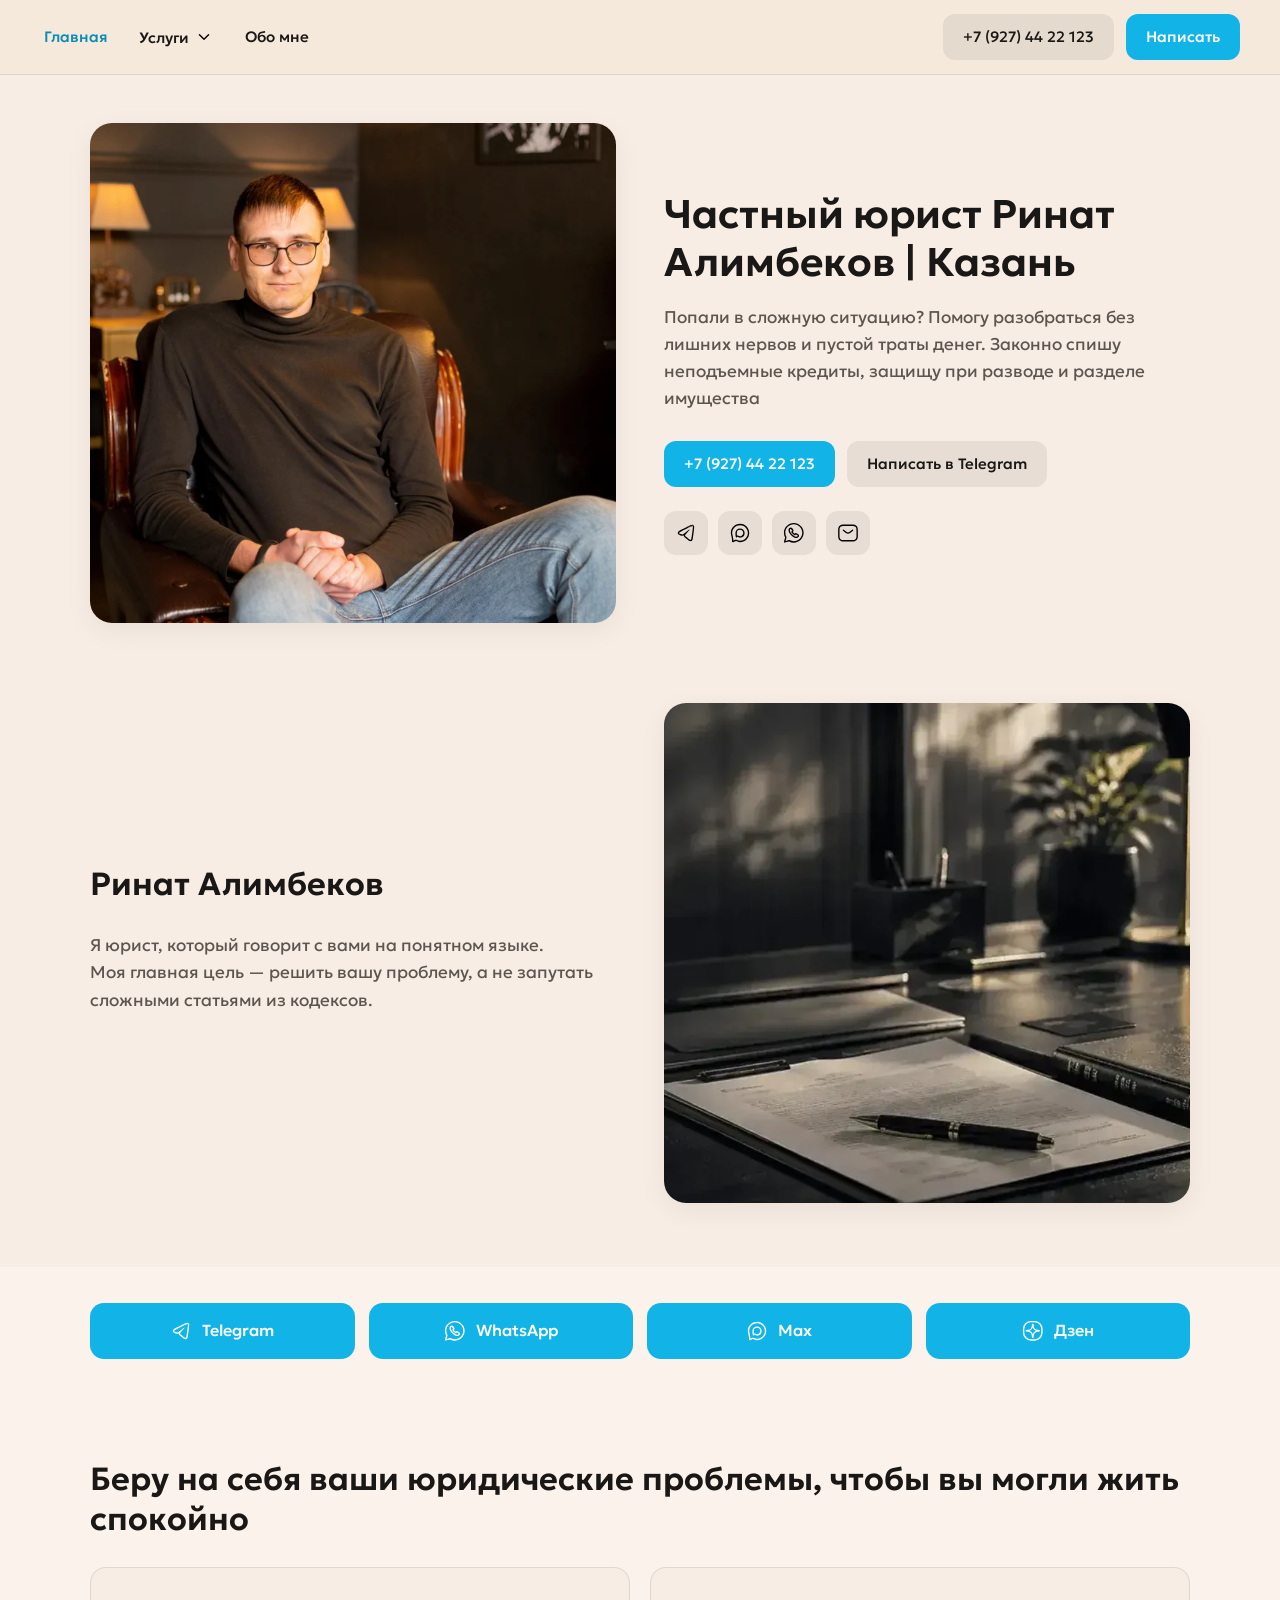
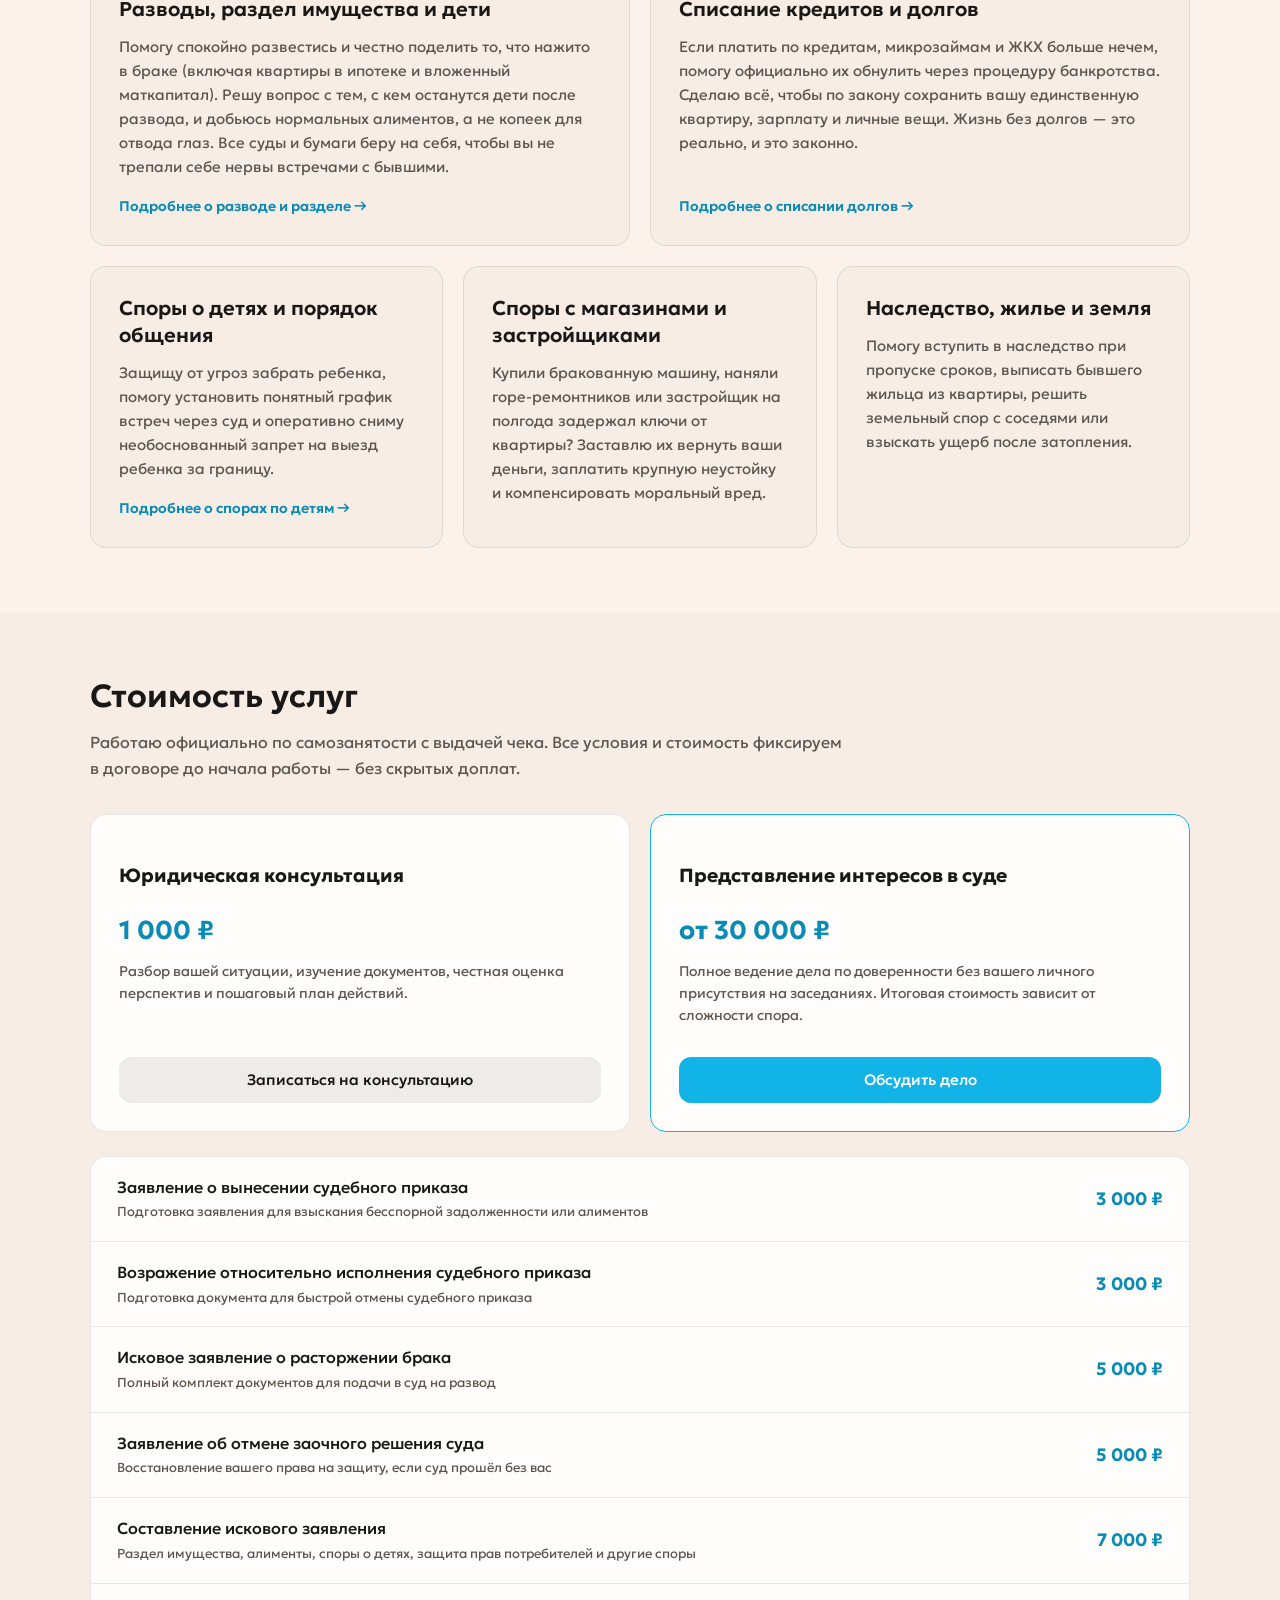
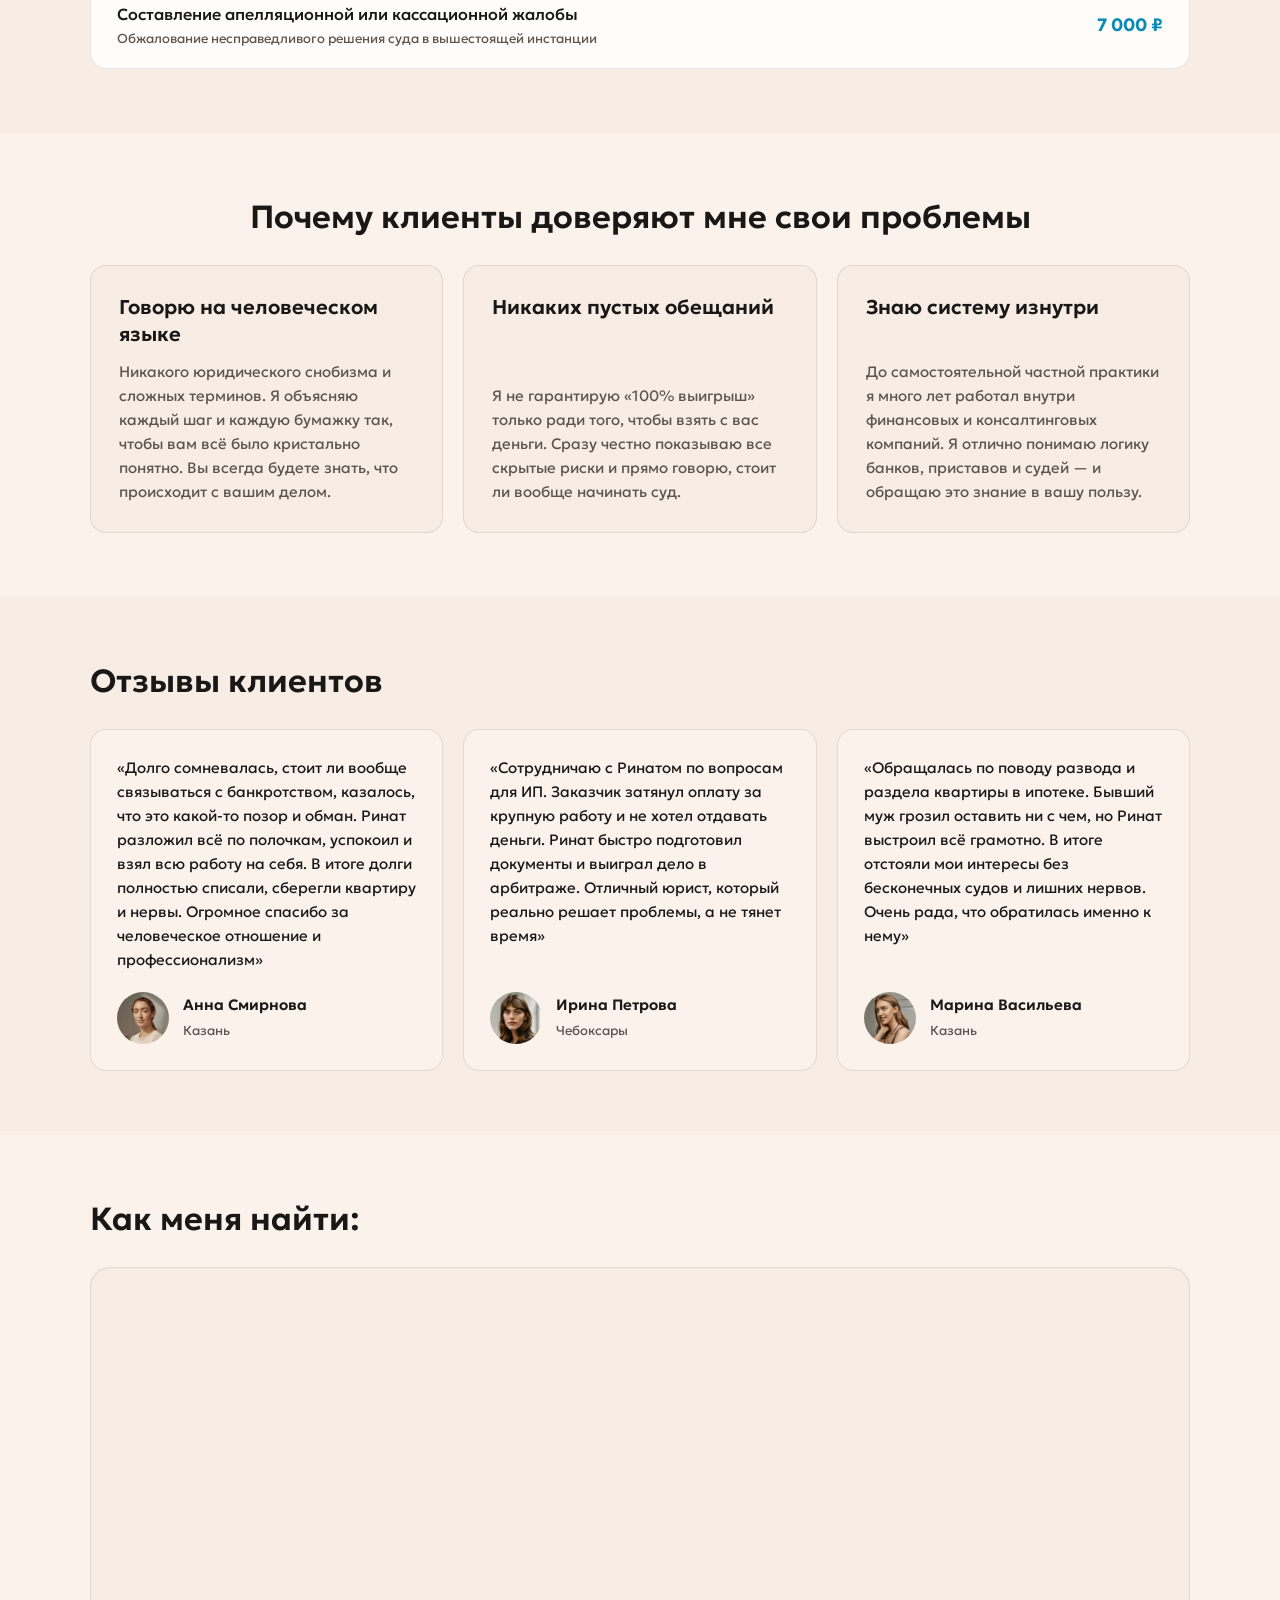
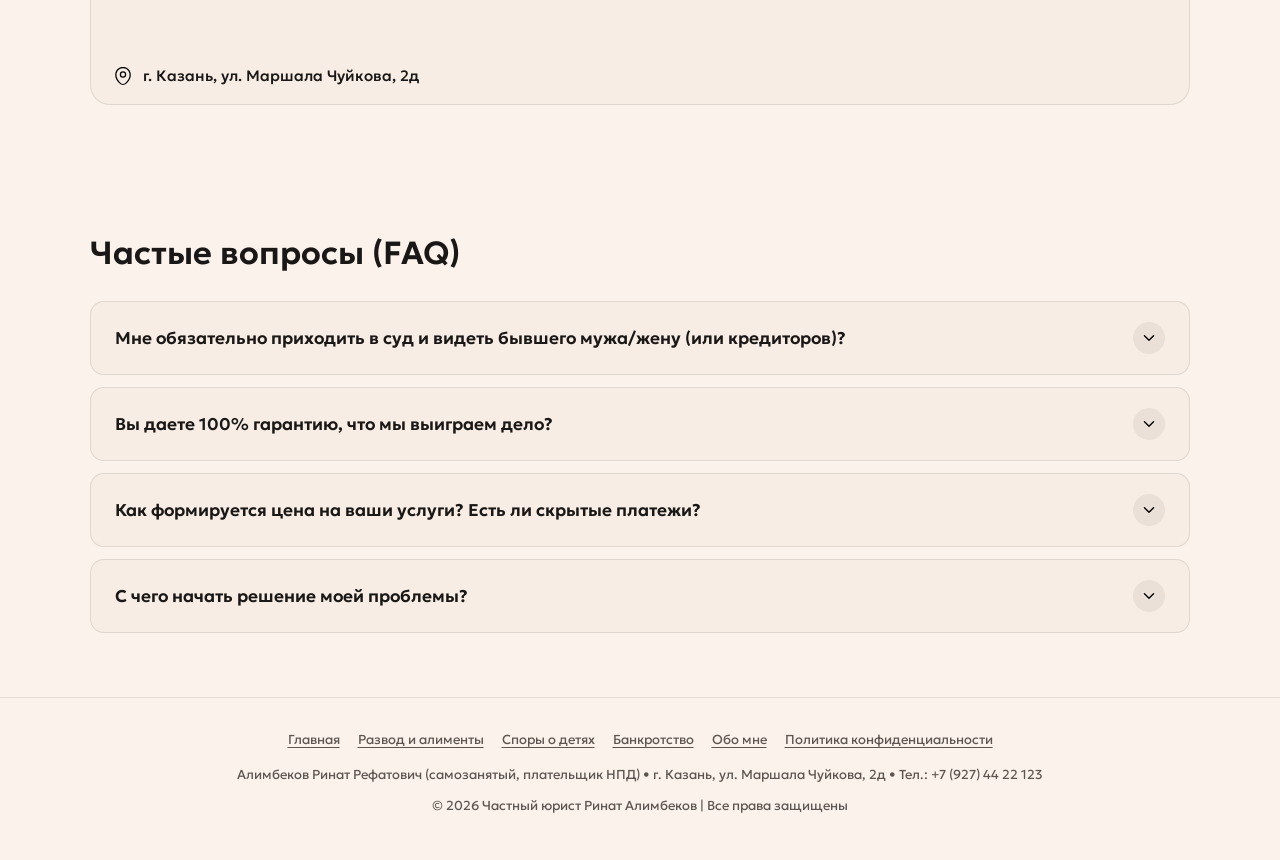
==== commit 93384e79: "Add files via upload" ====
--- a/index.html
+++ b/index.html
@@ -3,17 +3,59 @@
 <head>
   <meta charset="UTF-8">
   <meta name="viewport" content="width=device-width, initial-scale=1">
-  <title>Юрист Ринат Алимбеков | Развод, раздел квартиры, отмена судебных приказов и долгов</title>
-  <meta name="description" content="Нужно поделить квартиру при разводе, отменить судебный приказ или законно списать долги? Помогу решить ваши проблемы без лишних нервов. Юрист Ринат Алимбеков.">
-  <meta property="og:title" content="Юрист Ринат Алимбеков | Развод, раздел квартиры, отмена судебных приказов и долгов">
-  <meta property="og:description" content="Нужно поделить квартиру при разводе, отменить судебный приказ или законно списать долги? Помогу решить ваши проблемы без лишних нервов. Юрист Ринат Алимбеков.">
+  <title>Юрист Ринат Алимбеков | Развод, раздел квартиры, отмена судебных приказов и долгов в Казани</title>
+  <meta name="description" content="Частный юрист Ринат Алимбеков в Казани. Помогу поделить квартиру при разводе, взыскать алименты, отменить судебный приказ или законно списать долги по 127-ФЗ.">
+  <meta name="keywords" content="юрист казань, частный юрист казань, развод раздел имущества казань, списание долгов банкротство казань, ринат алимбеков">
+  <meta name="robots" content="index, follow">
+  <meta name="geo.region" content="RU-TA">
+  <meta name="geo.placename" content="Казань">
+  <meta name="geo.position" content="55.835377;49.102399">
+  <meta name="ICBM" content="55.835377, 49.102399">
+  <meta property="og:title" content="Юрист Ринат Алимбеков | Развод, раздел квартиры, отмена судебных приказов и долгов в Казани">
+  <meta property="og:description" content="Частный юрист Ринат Алимбеков в Казани. Помогу поделить квартиру при разводе, взыскать алименты, отменить судебный приказ или законно списать долги по 127-ФЗ.">
   <meta property="og:url" content="https://arinvlawyer.ru/">
   <meta property="og:type" content="website">
+  <meta property="og:locale" content="ru_RU">
+  <meta property="og:site_name" content="Юрист Ринат Алимбеков | Казань">
+  <meta property="og:image" content="https://arinvlawyer.ru/img/yBhUS0IW0XpygladSTkcLBoLiK5uFZKE3ntGyYbyjyA/q87/el1/gce/w1000/h0/resizefit/f0ab0953-bb01-4327-87bc-46293ecb7c54-dsc04267.webp">
   <link rel="canonical" href="https://arinvlawyer.ru/">
   <link rel="icon" href="70314db3-11a1-4cf8-a374-4abc5efc9e63/images/f0ab0953-bb01-4327-87bc-46293ecb7c54-dsc04267.jpg" type="image/png">
   <link rel="icon" href="favicon-96x96.png" type="image/png" sizes="96x96">
   <link rel="icon" href="favicon.svg" type="image/svg+xml">
   <link rel="stylesheet" href="style.css">
+  <script type="application/ld+json">
+  {
+    "@context": "https://schema.org",
+    "@type": "LegalService",
+    "name": "Частный юрист Ринат Алимбеков",
+    "alternateName": "Юрист Ринат Алимбеков | Казань",
+    "url": "https://arinvlawyer.ru/",
+    "telephone": "+7-927-442-21-23",
+    "email": "mrrin96@gmail.com",
+    "priceRange": "1000-30000 RUB",
+    "image": "https://arinvlawyer.ru/img/yBhUS0IW0XpygladSTkcLBoLiK5uFZKE3ntGyYbyjyA/q87/el1/gce/w1000/h0/resizefit/f0ab0953-bb01-4327-87bc-46293ecb7c54-dsc04267.webp",
+    "address": {
+      "@type": "PostalAddress",
+      "streetAddress": "ул. Маршала Чуйкова, 2д",
+      "addressLocality": "Казань",
+      "addressRegion": "Республика Татарстан",
+      "addressCountry": "RU"
+    },
+    "geo": {
+      "@type": "GeoCoordinates",
+      "latitude": "55.835377",
+      "longitude": "49.102399"
+    },
+    "areaServed": {
+      "@type": "City",
+      "name": "Казань"
+    },
+    "sameAs": [
+      "https://t.me/arinvLawyer",
+      "https://dzen.ru/arinvlawyer"
+    ]
+  }
+  </script>
   <script data-hid="yandex-metrika">(function(m,e,t,r,i,k,a){m[i]=m[i]||function(){(m[i].a=m[i].a||[]).push(arguments)}; m[i].l=1*new Date(); for (var j = 0; j < document.scripts.length; j++) {if (document.scripts[j].src === r) { return; }} k=e.createElement(t),a=e.getElementsByTagName(t)[0],k.async=1,k.src=r,a.parentNode.insertBefore(k,a)}) (window, document, "script", "https://mc.webvisor.org/metrika/tag_ww.js", "ym");</script>
   <script data-hid="yandex-metrika-init">ym("111389029","init", {"clickmap":true,"trackLinks":true,"accurateTrackBounce":true,"webvisor":true});</script>
 </head>
@@ -100,44 +142,128 @@
       <h2 class="section-title">Беру на себя ваши юридические проблемы, чтобы вы могли жить спокойно</h2>
       <div class="cards-grid-2" style="margin-bottom: 20px;">
         <div class="card">
-          <h3>Разводы, раздел имущества и дети</h3>
-          <p>Помогу спокойно развестись и честно поделить то, что нажито в браке (включая квартиры в ипотеке и вложенный маткапитал). Решу вопрос с тем, с кем останутся дети после развода, и добьюсь нормальных алиментов, а не копеек для отвода глаз. Если нужно — помогу установить или оспорить отцовство. Все суды и бумаги беру на себя, чтобы вы не трепали себе нервы встречами с бывшими.</p>
-        </div>
-        <div class="card">
-          <h3>Списание кредитов и долгов</h3>
-          <p>Если платить по кредитам, микрозаймам и ЖКХ больше нечем, помогу официально их обнулить через процедуру банкротства. Сделаю всё, чтобы по закону сохранить вашу единственную квартиру, зарплату и личные вещи. Жизнь без долгов — это реально, и это законно.</p>
+          <div>
+            <h3>Разводы, раздел имущества и дети</h3>
+            <p>Помогу спокойно развестись и честно поделить то, что нажито в браке (включая квартиры в ипотеке и вложенный маткапитал). Решу вопрос с тем, с кем останутся дети после развода, и добьюсь нормальных алиментов, а не копеек для отвода глаз. Все суды и бумаги беру на себя, чтобы вы не трепали себе нервы встречами с бывшими.</p>
+          </div>
+          <a class="card-link" href="razvod.html">Подробнее о разводе и разделе &rarr;</a>
+        </div>
+        <div class="card">
+          <div>
+            <h3>Списание кредитов и долгов</h3>
+            <p>Если платить по кредитам, микрозаймам и ЖКХ больше нечем, помогу официально их обнулить через процедуру банкротства. Сделаю всё, чтобы по закону сохранить вашу единственную квартиру, зарплату и личные вещи. Жизнь без долгов — это реально, и это законно.</p>
+          </div>
+          <a class="card-link" href="bankrotstvo.html">Подробнее о списании долгов &rarr;</a>
         </div>
       </div>
       <div class="cards-grid-3">
         <div class="card">
-          <h3>Споры с магазинами и застройщиками</h3>
-          <p>Купили бракованную машину, наняли горе-ремонтников или застройщик на полгода задержал ключи от квартиры? Заставлю их вернуть ваши деньги, заплатить крупную неустойку и компенсировать моральный вред. Добьюсь справедливости без суда или, если придется, выиграю для вас дело.</p>
-        </div>
-        <div class="card">
-          <h3>Наследство без ругани и судов</h3>
-          <p>Помогу спокойно получить то, что вам положено, даже если вы пропустили сроки или потеряли документы. Разберусь с долгами умершего родственника. Защищу ваши права, если другие наследники пытаются оставить вас ни с чем, появилось странное завещание или нужно справедливо поделить квартиру.</p>
-        </div>
-        <div class="card">
-          <h3>Проблемы с жильем и землей</h3>
-          <p>Помогу выписать из квартиры бывшего родственника или жильца, который отказывается съезжать. Поставлю на место соседей, если они залезли за границы вашего участка. Заставлю управляющую компанию или виновников заплатить за ремонт, если вас затопили. Найду выход из любой, даже самой запутанной ситуации.</p>
-        </div>
-      </div>
-    </div>
-  </section>
-
-  <section class="section section-alt">
+          <div>
+            <h3>Споры о детях и порядок общения</h3>
+            <p>Защищу от угроз забрать ребенка, помогу установить понятный график встреч через суд и оперативно сниму необоснованный запрет на выезд ребенка за границу.</p>
+          </div>
+          <a class="card-link" href="deti.html">Подробнее о спорах по детям &rarr;</a>
+        </div>
+        <div class="card">
+          <div>
+            <h3>Споры с магазинами и застройщиками</h3>
+            <p>Купили бракованную машину, наняли горе-ремонтников или застройщик на полгода задержал ключи от квартиры? Заставлю их вернуть ваши деньги, заплатить крупную неустойку и компенсировать моральный вред.</p>
+          </div>
+        </div>
+        <div class="card">
+          <div>
+            <h3>Наследство, жилье и земля</h3>
+            <p>Помогу вступить в наследство при пропуске сроков, выписать бывшего жильца из квартиры, решить земельный спор с соседями или взыскать ущерб после затопления.</p>
+          </div>
+        </div>
+      </div>
+    </div>
+  </section>
+
+  <section class="section section-alt" id="prices">
+    <div class="container">
+      <h2 class="section-title">Стоимость услуг</h2>
+      <p class="section-lead">Работаю официально по самозанятости с выдачей чека. Все условия и стоимость фиксируем в договоре до начала работы — без скрытых доплат.</p>
+      
+      <div class="cards-grid-2" style="margin-bottom: 12px;">
+        <div class="price-card">
+          <div>
+            <h3>Юридическая консультация</h3>
+            <div class="price-tag">1 000 ₽</div>
+            <p style="font-size: 14px; color: var(--text-muted); margin-top: 8px;">Разбор вашей ситуации, изучение документов, честная оценка перспектив и пошаговый план действий.</p>
+          </div>
+          <a class="btn btn-secondary" href="https://t.me/@arinvLawyer" target="_blank">Записаться на консультацию</a>
+        </div>
+        <div class="price-card" style="border-color: var(--accent);">
+          <div>
+            <h3>Представление интересов в суде</h3>
+            <div class="price-tag">от 30 000 ₽</div>
+            <p style="font-size: 14px; color: var(--text-muted); margin-top: 8px;">Полное ведение дела по доверенности без вашего личного присутствия на заседаниях. Итоговая стоимость зависит от сложности спора.</p>
+          </div>
+          <a class="btn btn-primary" href="tel:+79274422123">Обсудить дело</a>
+        </div>
+      </div>
+
+      <div class="price-table-wrap">
+        <div class="price-row">
+          <div>
+            <div class="price-row-title">Заявление о вынесении судебного приказа</div>
+            <div class="price-row-desc">Подготовка заявления для взыскания бесспорной задолженности или алиментов</div>
+          </div>
+          <div class="price-row-value">3 000 ₽</div>
+        </div>
+        <div class="price-row">
+          <div>
+            <div class="price-row-title">Возражение относительно исполнения судебного приказа</div>
+            <div class="price-row-desc">Подготовка документа для быстрой отмены судебного приказа</div>
+          </div>
+          <div class="price-row-value">3 000 ₽</div>
+        </div>
+        <div class="price-row">
+          <div>
+            <div class="price-row-title">Исковое заявление о расторжении брака</div>
+            <div class="price-row-desc">Полный комплект документов для подачи в суд на развод</div>
+          </div>
+          <div class="price-row-value">5 000 ₽</div>
+        </div>
+        <div class="price-row">
+          <div>
+            <div class="price-row-title">Заявление об отмене заочного решения суда</div>
+            <div class="price-row-desc">Восстановление вашего права на защиту, если суд прошёл без вас</div>
+          </div>
+          <div class="price-row-value">5 000 ₽</div>
+        </div>
+        <div class="price-row">
+          <div>
+            <div class="price-row-title">Составление искового заявления</div>
+            <div class="price-row-desc">Раздел имущества, алименты, споры о детях, защита прав потребителей и другие споры</div>
+          </div>
+          <div class="price-row-value">7 000 ₽</div>
+        </div>
+        <div class="price-row">
+          <div>
+            <div class="price-row-title">Составление апелляционной или кассационной жалобы</div>
+            <div class="price-row-desc">Обжалование несправедливого решения суда в вышестоящей инстанции</div>
+          </div>
+          <div class="price-row-value">7 000 ₽</div>
+        </div>
+      </div>
+    </div>
+  </section>
+
+  <section class="section">
     <div class="container">
       <h2 class="section-title text-center">Почему клиенты доверяют мне свои проблемы</h2>
       <div class="cards-grid-3">
-        <div class="card" style="background: var(--bg-main);">
+        <div class="card">
           <h3>Говорю на человеческом языке</h3>
           <p>Никакого юридического снобизма и сложных терминов. Я объясняю каждый шаг и каждую бумажку так, чтобы вам всё было кристально понятно. Вы всегда будете знать, что происходит с вашим делом.</p>
         </div>
-        <div class="card" style="background: var(--bg-main);">
+        <div class="card">
           <h3>Никаких пустых обещаний</h3>
           <p>Я не гарантирую «100% выигрыш» только ради того, чтобы взять с вас деньги. Сразу честно показываю все скрытые риски и прямо говорю, стоит ли вообще начинать суд.</p>
         </div>
-        <div class="card" style="background: var(--bg-main);">
+        <div class="card">
           <h3>Знаю систему изнутри</h3>
           <p>До самостоятельной частной практики я много лет работал внутри финансовых и консалтинговых компаний. Я отлично понимаю логику банков, приставов и судей — и обращаю это знание в вашу пользу.</p>
         </div>
@@ -145,11 +271,11 @@
     </div>
   </section>
 
-  <section class="section">
-    <div class="container">
-      <h2 class="section-title">Отзывы</h2>
+  <section class="section section-alt">
+    <div class="container">
+      <h2 class="section-title">Отзывы клиентов</h2>
       <div class="cards-grid-3">
-        <div class="testimonial-card">
+        <div class="testimonial-card" style="background: var(--bg-main);">
           <p class="testimonial-text">«Долго сомневалась, стоит ли вообще связываться с банкротством, казалось, что это какой-то позор и обман. Ринат разложил всё по полочкам, успокоил и взял всю работу на себя. В итоге долги полностью списали, сберегли квартиру и нервы. Огромное спасибо за человеческое отношение и профессионализм»</p>
           <div class="testimonial-author">
             <img src="img/_i-p623fSekX3WmoxidZHoRRGKPAGHm8rhZLT6uV6qQ/q87/el1/gce/w128/h128/resizefill/f542272b-11f3-483d-9e12-98572a0f6372-rectangle%2019%20%284%29.webp" alt="Анна Смирнова" loading="lazy">
@@ -159,7 +285,7 @@
             </div>
           </div>
         </div>
-        <div class="testimonial-card">
+        <div class="testimonial-card" style="background: var(--bg-main);">
           <p class="testimonial-text">«Сотрудничаю с Ринатом по вопросам для ИП. Заказчик затянул оплату за крупную работу и не хотел отдавать деньги. Ринат быстро подготовил документы и выиграл дело в арбитраже. Отличный юрист, который реально решает проблемы, а не тянет время»</p>
           <div class="testimonial-author">
             <img src="img/ntxEQXKz9c5ms3vZWLFLL6052mPTBBKhnErkWRfBx_Y/q87/el1/gce/w128/h128/resizefill/c78cd41f-4b91-4f2f-91f2-99310ea59dcb-rectangle%2020%20%284%29.webp" alt="Ирина Петрова" loading="lazy">
@@ -169,7 +295,7 @@
             </div>
           </div>
         </div>
-        <div class="testimonial-card">
+        <div class="testimonial-card" style="background: var(--bg-main);">
           <p class="testimonial-text">«Обращалась по поводу развода и раздела квартиры в ипотеке. Бывший муж грозил оставить ни с чем, но Ринат выстроил всё грамотно. В итоге отстояли мои интересы без бесконечных судов и лишних нервов. Очень рада, что обратилась именно к нему»</p>
           <div class="testimonial-author">
             <img src="img/BmT6VCWE8NLsfkCpTNweYEF6qkx5Jn0_1RaKSw71zYs/q87/el1/gce/w128/h128/resizefill/bcf087a3-a37a-48a9-9a25-1c8d9eb45282-rectangle%2021%20%284%29.webp" alt="Марина Васильева" loading="lazy">
@@ -215,14 +341,14 @@
             <span>Как формируется цена на ваши услуги? Есть ли скрытые платежи?</span>
             <span class="faq-icon"><svg xmlns="http://www.w3.org/2000/svg" fill="none" viewBox="0 0 24 24" width="18" height="18"><path fill="#000" fill-rule="evenodd" d="M5.267 8.27a.906.906 0 0 1 1.292 0L12 13.772l5.441-5.502a.906.906 0 0 1 1.292 0 .93.93 0 0 1 0 1.306l-6.087 6.154a.91.91 0 0 1-1.292 0L5.267 9.576a.93.93 0 0 1 0-1.306" clip-rule="evenodd"/></svg></span>
           </button>
-          <div class="faq-answer">Стоимость всегда зависит от сложности ситуации (одно дело просто составить иск о разводе, другое — делить ипотеку и бизнес). Но главное правило: мы обсуждаем цену «на берегу» и фиксируем ее в официальном договоре. Эта сумма не изменится в процессе работы. Никаких внезапных доплат за «еще одну бумажку» не будет.</div>
+          <div class="faq-answer">Стоимость всегда зависит от сложности ситуации (одно дело просто составить иск о разводе — 5 000 ₽, другое — вести сложный раздел ипотеки в суде). Но главное правило: мы обсуждаем цену «на берегу» и фиксируем ее в официальном договоре. Эта сумма не изменится в процессе работы. Никаких внезапных доплат за «еще одну бумажку» не будет.</div>
         </div>
         <div class="faq-item">
           <button type="button" class="faq-question">
             <span>С чего начать решение моей проблемы?</span>
             <span class="faq-icon"><svg xmlns="http://www.w3.org/2000/svg" fill="none" viewBox="0 0 24 24" width="18" height="18"><path fill="#000" fill-rule="evenodd" d="M5.267 8.27a.906.906 0 0 1 1.292 0L12 13.772l5.441-5.502a.906.906 0 0 1 1.292 0 .93.93 0 0 1 0 1.306l-6.087 6.154a.91.91 0 0 1-1.292 0L5.267 9.576a.93.93 0 0 1 0-1.306" clip-rule="evenodd"/></svg></span>
           </button>
-          <div class="faq-answer">С простого сообщения или звонка. Свяжитесь со мной, вкратце опишите свою ситуацию. Я задам уточняющие вопросы, скажу, какие документы нужно найти дома, и мы договоримся о полноценной консультации, где выстроим пошаговый план защиты.</div>
+          <div class="faq-answer">С простого сообщения или звонка. Свяжитесь со мной, вкратце опишите свою ситуацию. Я задам уточняющие вопросы, скажу, какие документы нужно найти дома, и мы договоримся о консультации, где выстроим пошаговый план защиты.</div>
         </div>
       </div>
     </div>
@@ -231,7 +357,18 @@
   <footer class="site-footer">
     <div class="container">
       
-      <div>© 2026 Частный юрист Ринат Алимбеков | Казань</div>
+      <div class="footer-links">
+        <a href="index.html">Главная</a>
+        <a href="razvod.html">Развод и алименты</a>
+        <a href="deti.html">Споры о детях</a>
+        <a href="bankrotstvo.html">Банкротство</a>
+        <a href="my.html">Обо мне</a>
+        <a href="privacy.html">Политика конфиденциальности</a>
+      </div>
+      <div class="footer-requisites">
+        Алимбеков Ринат Рефатович (самозанятый, плательщик НПД) &bull; г. Казань, ул. Маршала Чуйкова, 2д &bull; Тел.: +7 (927) 44 22 123
+      </div>
+      <div>© 2026 Частный юрист Ринат Алимбеков | Все права защищены</div>
     </div>
   </footer>
   <script>
--- a/style.css
+++ b/style.css
@@ -251,6 +251,13 @@
   margin: 0 0 28px 0;
 }
 
+.section-lead {
+  font-size: 16px;
+  color: var(--text-muted);
+  margin: -14px 0 32px 0;
+  max-width: 760px;
+}
+
 .text-center {
   text-align: center;
 }
@@ -413,6 +420,9 @@
   border: 1px solid var(--border);
   border-radius: var(--radius);
   padding: 28px;
+  display: flex;
+  flex-direction: column;
+  justify-content: space-between;
 }
 
 .card h3 {
@@ -429,34 +439,77 @@
   line-height: 1.6;
 }
 
-/* Practice / Case list */
-.case-list {
+.card-link {
+  display: inline-flex;
+  align-items: center;
+  gap: 6px;
+  margin-top: 16px;
+  font-size: 14px;
+  font-weight: 600;
+  color: #098BB6;
+}
+
+.card-link:hover {
+  text-decoration: underline;
+}
+
+/* Pricing cards & table */
+.price-card {
+  background: #FFFDFB;
+  border: 1px solid var(--border);
+  border-radius: var(--radius);
+  padding: 28px;
   display: flex;
   flex-direction: column;
-  gap: 18px;
-}
-
-.case-card {
-  background: var(--bg-alt);
+  justify-content: space-between;
+  gap: 16px;
+}
+
+.price-tag {
+  font-size: 26px;
+  font-weight: 700;
+  color: #098BB6;
+  margin: 4px 0;
+}
+
+.price-table-wrap {
+  background: #FFFDFB;
   border: 1px solid var(--border);
   border-radius: var(--radius);
-  padding: 26px 28px;
-}
-
-.case-card h3 {
-  margin: 0 0 12px 0;
-  font-size: 19px;
-  font-weight: 600;
-}
-
-.case-card p {
-  margin: 6px 0;
-  font-size: 15px;
-  color: var(--text-muted);
-}
-
-.case-card strong.label {
+  overflow: hidden;
+  margin-top: 24px;
+}
+
+.price-row {
+  display: flex;
+  align-items: center;
+  justify-content: space-between;
+  gap: 16px;
+  padding: 18px 26px;
+  border-bottom: 1px solid var(--border);
+}
+
+.price-row:last-child {
+  border-bottom: none;
+}
+
+.price-row-title {
+  font-size: 16px;
+  font-weight: 500;
   color: var(--text-main);
+}
+
+.price-row-desc {
+  font-size: 13px;
+  color: var(--text-muted);
+  margin-top: 2px;
+}
+
+.price-row-value {
+  font-size: 18px;
+  font-weight: 700;
+  color: #098BB6;
+  white-space: nowrap;
 }
 
 /* Testimonials */
@@ -614,13 +667,59 @@
   display: block;
 }
 
+/* Legal & Privacy page */
+.legal-doc {
+  background: #FFFDFB;
+  border: 1px solid var(--border);
+  border-radius: var(--radius);
+  padding: 36px;
+}
+
+.legal-doc h1 {
+  font-size: 30px;
+  margin: 0 0 20px 0;
+}
+
+.legal-doc h2 {
+  font-size: 20px;
+  margin: 26px 0 10px 0;
+}
+
+.legal-doc p, .legal-doc li {
+  font-size: 15px;
+  color: var(--text-muted);
+}
+
 /* Footer */
 .site-footer {
-  padding: 28px 0 40px 0;
+  padding: 32px 0 44px 0;
   text-align: center;
   font-size: 13px;
   color: var(--text-muted);
   border-top: 1px solid var(--border);
+}
+
+.footer-links {
+  display: flex;
+  flex-wrap: wrap;
+  justify-content: center;
+  gap: 18px;
+  margin-bottom: 14px;
+}
+
+.footer-links a {
+  text-decoration: underline;
+  text-underline-offset: 3px;
+}
+
+.footer-links a:hover {
+  color: var(--text-main);
+}
+
+.footer-requisites {
+  margin-bottom: 10px;
+  font-size: 13px;
+  color: var(--text-muted);
 }
 
 .disclaimer {
@@ -698,4 +797,13 @@
   .section-title {
     font-size: 26px;
   }
-}
+  .legal-doc {
+    padding: 22px;
+  }
+  .price-row {
+    flex-direction: column;
+    align-items: flex-start;
+    gap: 6px;
+    padding: 16px 20px;
+  }
+}
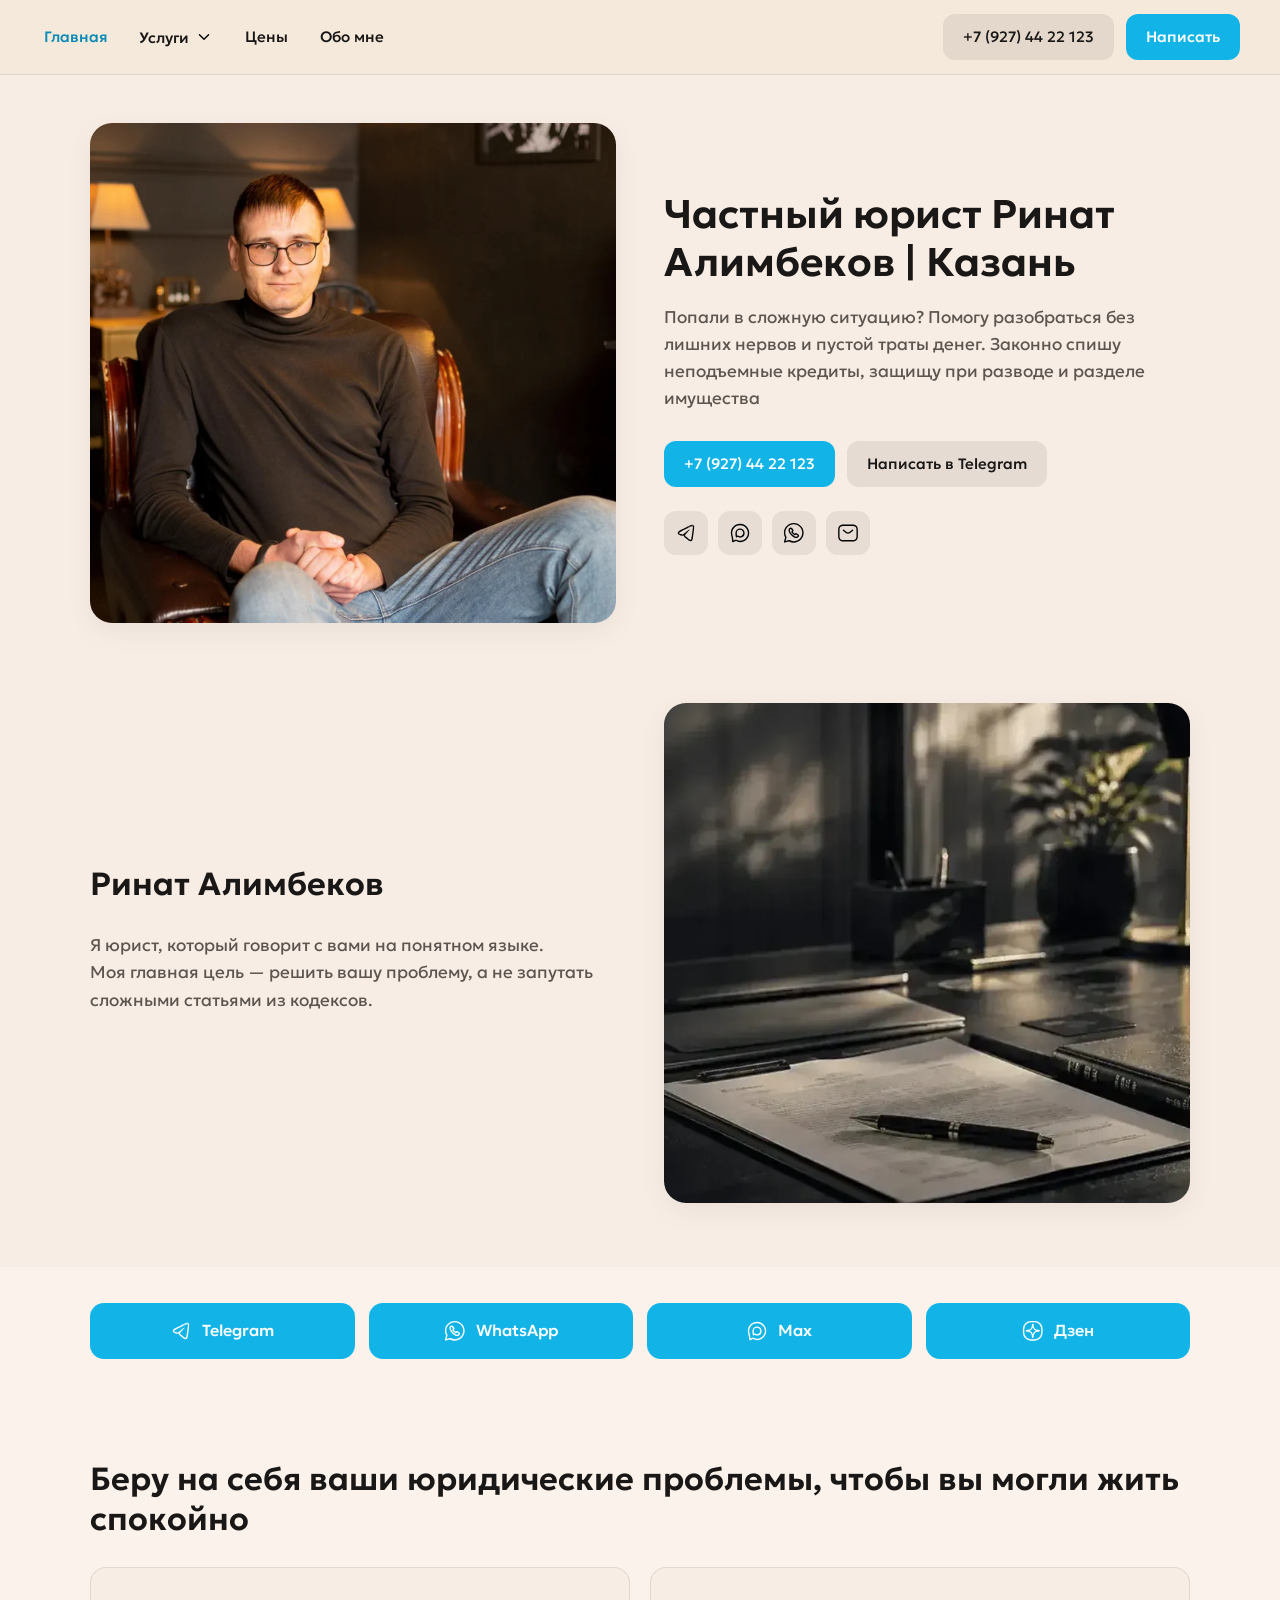
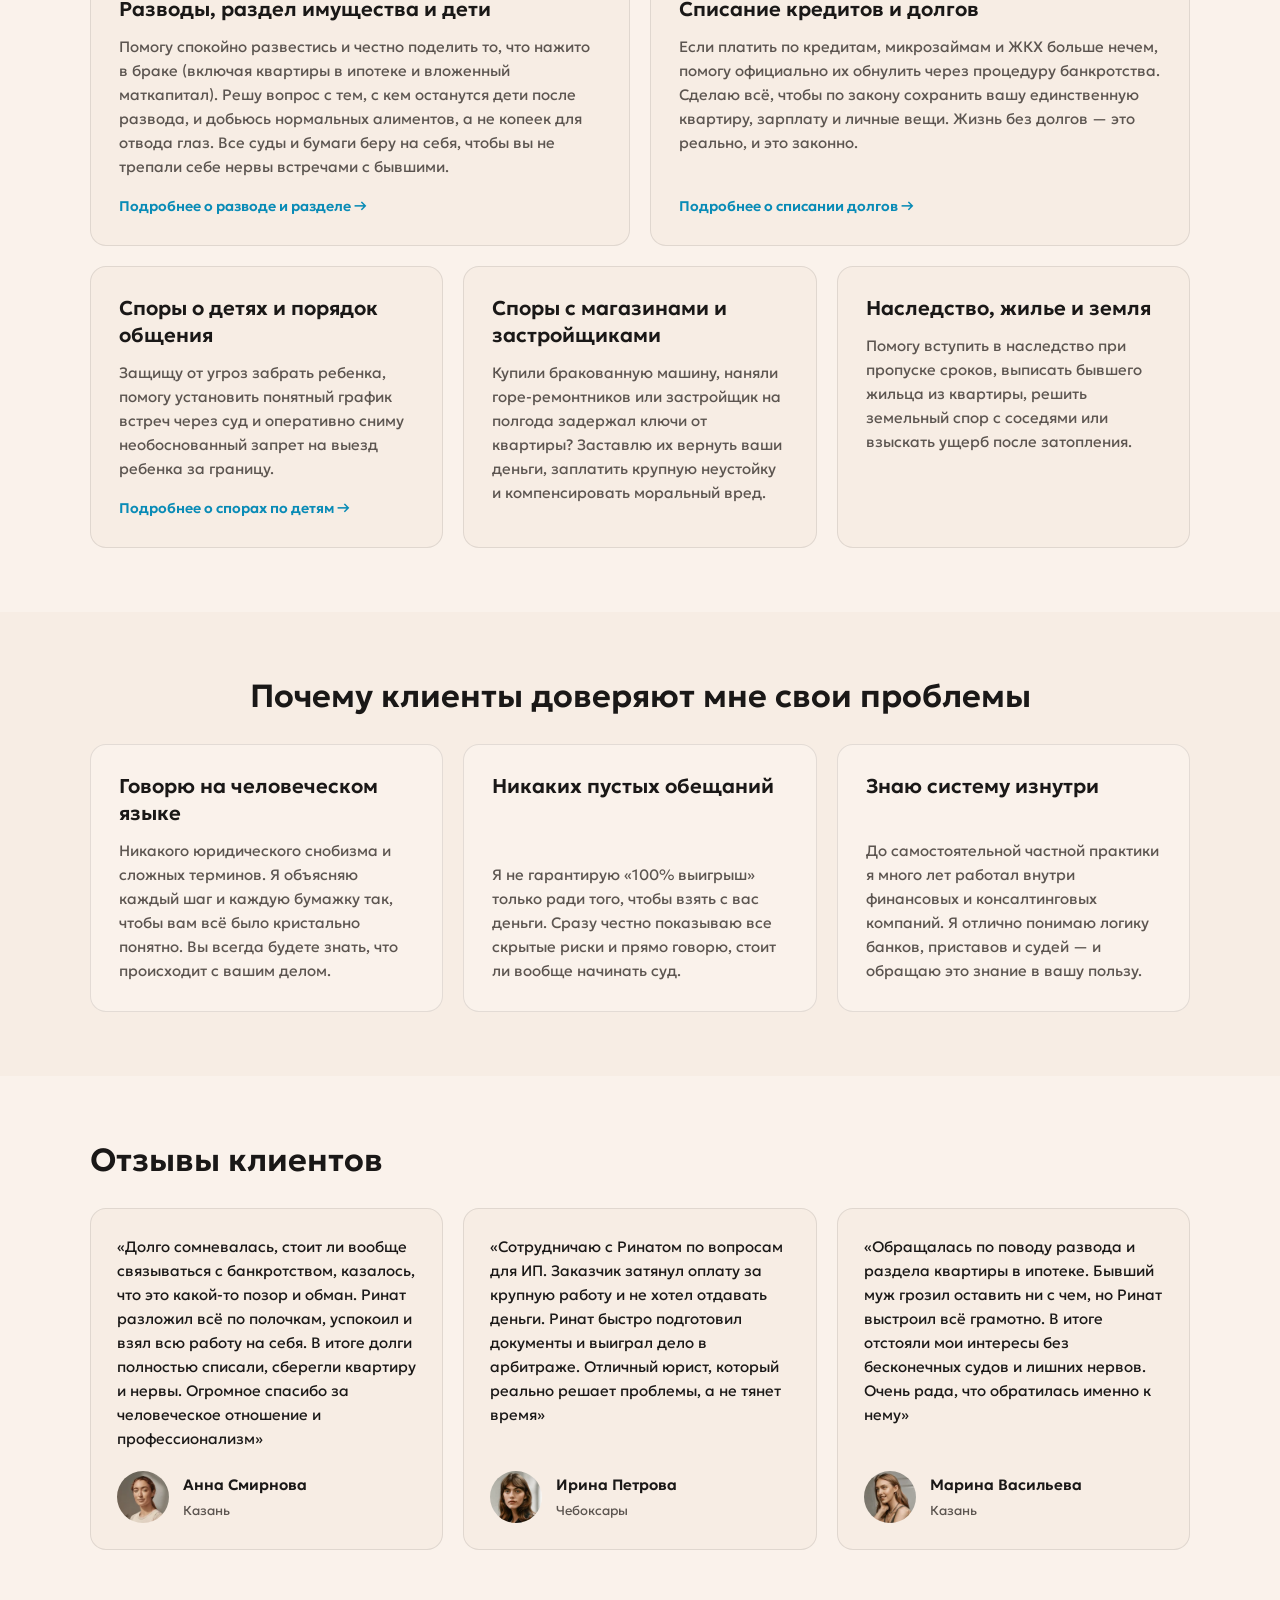
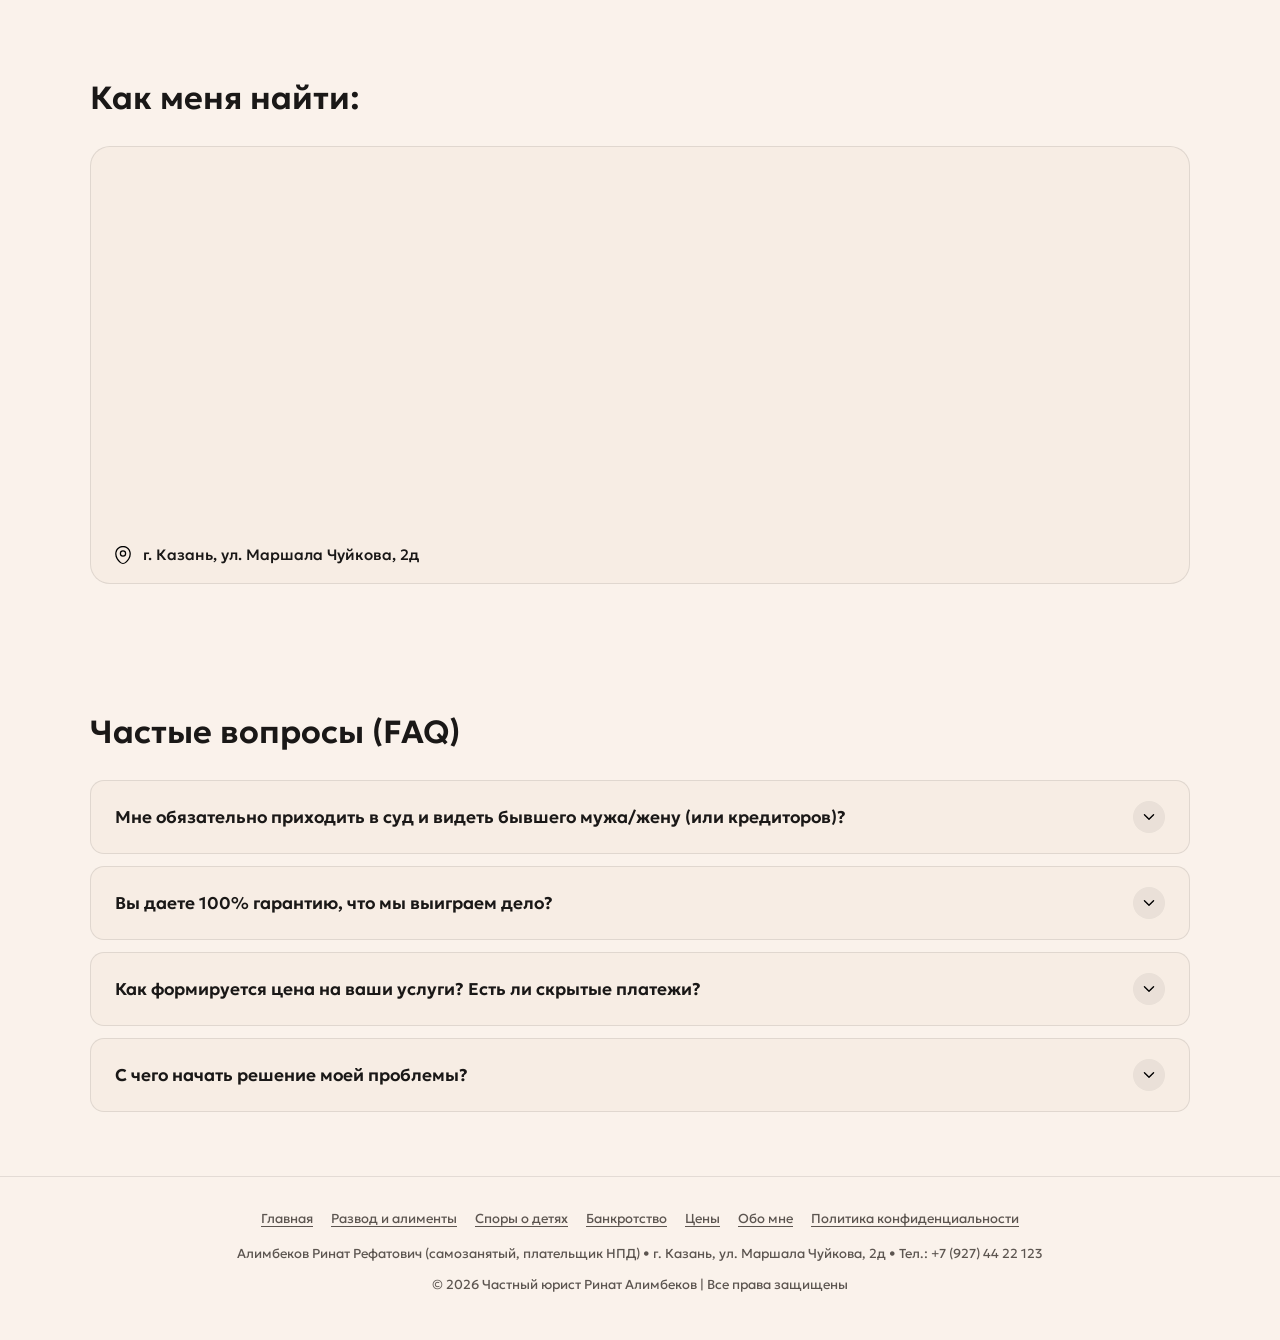
==== commit e7c780b3: "Add files via upload" ====
--- a/index.html
+++ b/index.html
@@ -78,6 +78,7 @@
               <li><a href="bankrotstvo.html">Банкротство</a></li>
             </ul>
           </li>
+          <li><a class="nav-link " href="prices.html">Цены</a></li>
           <li><a class="nav-link " href="my.html">Обо мне</a></li>
         </ul>
       </nav>
@@ -180,90 +181,19 @@
     </div>
   </section>
 
-  <section class="section section-alt" id="prices">
-    <div class="container">
-      <h2 class="section-title">Стоимость услуг</h2>
-      <p class="section-lead">Работаю официально по самозанятости с выдачей чека. Все условия и стоимость фиксируем в договоре до начала работы — без скрытых доплат.</p>
-      
-      <div class="cards-grid-2" style="margin-bottom: 12px;">
-        <div class="price-card">
-          <div>
-            <h3>Юридическая консультация</h3>
-            <div class="price-tag">1 000 ₽</div>
-            <p style="font-size: 14px; color: var(--text-muted); margin-top: 8px;">Разбор вашей ситуации, изучение документов, честная оценка перспектив и пошаговый план действий.</p>
-          </div>
-          <a class="btn btn-secondary" href="https://t.me/@arinvLawyer" target="_blank">Записаться на консультацию</a>
-        </div>
-        <div class="price-card" style="border-color: var(--accent);">
-          <div>
-            <h3>Представление интересов в суде</h3>
-            <div class="price-tag">от 30 000 ₽</div>
-            <p style="font-size: 14px; color: var(--text-muted); margin-top: 8px;">Полное ведение дела по доверенности без вашего личного присутствия на заседаниях. Итоговая стоимость зависит от сложности спора.</p>
-          </div>
-          <a class="btn btn-primary" href="tel:+79274422123">Обсудить дело</a>
-        </div>
-      </div>
-
-      <div class="price-table-wrap">
-        <div class="price-row">
-          <div>
-            <div class="price-row-title">Заявление о вынесении судебного приказа</div>
-            <div class="price-row-desc">Подготовка заявления для взыскания бесспорной задолженности или алиментов</div>
-          </div>
-          <div class="price-row-value">3 000 ₽</div>
-        </div>
-        <div class="price-row">
-          <div>
-            <div class="price-row-title">Возражение относительно исполнения судебного приказа</div>
-            <div class="price-row-desc">Подготовка документа для быстрой отмены судебного приказа</div>
-          </div>
-          <div class="price-row-value">3 000 ₽</div>
-        </div>
-        <div class="price-row">
-          <div>
-            <div class="price-row-title">Исковое заявление о расторжении брака</div>
-            <div class="price-row-desc">Полный комплект документов для подачи в суд на развод</div>
-          </div>
-          <div class="price-row-value">5 000 ₽</div>
-        </div>
-        <div class="price-row">
-          <div>
-            <div class="price-row-title">Заявление об отмене заочного решения суда</div>
-            <div class="price-row-desc">Восстановление вашего права на защиту, если суд прошёл без вас</div>
-          </div>
-          <div class="price-row-value">5 000 ₽</div>
-        </div>
-        <div class="price-row">
-          <div>
-            <div class="price-row-title">Составление искового заявления</div>
-            <div class="price-row-desc">Раздел имущества, алименты, споры о детях, защита прав потребителей и другие споры</div>
-          </div>
-          <div class="price-row-value">7 000 ₽</div>
-        </div>
-        <div class="price-row">
-          <div>
-            <div class="price-row-title">Составление апелляционной или кассационной жалобы</div>
-            <div class="price-row-desc">Обжалование несправедливого решения суда в вышестоящей инстанции</div>
-          </div>
-          <div class="price-row-value">7 000 ₽</div>
-        </div>
-      </div>
-    </div>
-  </section>
-
-  <section class="section">
+  <section class="section section-alt">
     <div class="container">
       <h2 class="section-title text-center">Почему клиенты доверяют мне свои проблемы</h2>
       <div class="cards-grid-3">
-        <div class="card">
+        <div class="card" style="background: var(--bg-main);">
           <h3>Говорю на человеческом языке</h3>
           <p>Никакого юридического снобизма и сложных терминов. Я объясняю каждый шаг и каждую бумажку так, чтобы вам всё было кристально понятно. Вы всегда будете знать, что происходит с вашим делом.</p>
         </div>
-        <div class="card">
+        <div class="card" style="background: var(--bg-main);">
           <h3>Никаких пустых обещаний</h3>
           <p>Я не гарантирую «100% выигрыш» только ради того, чтобы взять с вас деньги. Сразу честно показываю все скрытые риски и прямо говорю, стоит ли вообще начинать суд.</p>
         </div>
-        <div class="card">
+        <div class="card" style="background: var(--bg-main);">
           <h3>Знаю систему изнутри</h3>
           <p>До самостоятельной частной практики я много лет работал внутри финансовых и консалтинговых компаний. Я отлично понимаю логику банков, приставов и судей — и обращаю это знание в вашу пользу.</p>
         </div>
@@ -271,11 +201,11 @@
     </div>
   </section>
 
-  <section class="section section-alt">
+  <section class="section">
     <div class="container">
       <h2 class="section-title">Отзывы клиентов</h2>
       <div class="cards-grid-3">
-        <div class="testimonial-card" style="background: var(--bg-main);">
+        <div class="testimonial-card">
           <p class="testimonial-text">«Долго сомневалась, стоит ли вообще связываться с банкротством, казалось, что это какой-то позор и обман. Ринат разложил всё по полочкам, успокоил и взял всю работу на себя. В итоге долги полностью списали, сберегли квартиру и нервы. Огромное спасибо за человеческое отношение и профессионализм»</p>
           <div class="testimonial-author">
             <img src="img/_i-p623fSekX3WmoxidZHoRRGKPAGHm8rhZLT6uV6qQ/q87/el1/gce/w128/h128/resizefill/f542272b-11f3-483d-9e12-98572a0f6372-rectangle%2019%20%284%29.webp" alt="Анна Смирнова" loading="lazy">
@@ -285,7 +215,7 @@
             </div>
           </div>
         </div>
-        <div class="testimonial-card" style="background: var(--bg-main);">
+        <div class="testimonial-card">
           <p class="testimonial-text">«Сотрудничаю с Ринатом по вопросам для ИП. Заказчик затянул оплату за крупную работу и не хотел отдавать деньги. Ринат быстро подготовил документы и выиграл дело в арбитраже. Отличный юрист, который реально решает проблемы, а не тянет время»</p>
           <div class="testimonial-author">
             <img src="img/ntxEQXKz9c5ms3vZWLFLL6052mPTBBKhnErkWRfBx_Y/q87/el1/gce/w128/h128/resizefill/c78cd41f-4b91-4f2f-91f2-99310ea59dcb-rectangle%2020%20%284%29.webp" alt="Ирина Петрова" loading="lazy">
@@ -295,7 +225,7 @@
             </div>
           </div>
         </div>
-        <div class="testimonial-card" style="background: var(--bg-main);">
+        <div class="testimonial-card">
           <p class="testimonial-text">«Обращалась по поводу развода и раздела квартиры в ипотеке. Бывший муж грозил оставить ни с чем, но Ринат выстроил всё грамотно. В итоге отстояли мои интересы без бесконечных судов и лишних нервов. Очень рада, что обратилась именно к нему»</p>
           <div class="testimonial-author">
             <img src="img/BmT6VCWE8NLsfkCpTNweYEF6qkx5Jn0_1RaKSw71zYs/q87/el1/gce/w128/h128/resizefill/bcf087a3-a37a-48a9-9a25-1c8d9eb45282-rectangle%2021%20%284%29.webp" alt="Марина Васильева" loading="lazy">
@@ -341,7 +271,7 @@
             <span>Как формируется цена на ваши услуги? Есть ли скрытые платежи?</span>
             <span class="faq-icon"><svg xmlns="http://www.w3.org/2000/svg" fill="none" viewBox="0 0 24 24" width="18" height="18"><path fill="#000" fill-rule="evenodd" d="M5.267 8.27a.906.906 0 0 1 1.292 0L12 13.772l5.441-5.502a.906.906 0 0 1 1.292 0 .93.93 0 0 1 0 1.306l-6.087 6.154a.91.91 0 0 1-1.292 0L5.267 9.576a.93.93 0 0 1 0-1.306" clip-rule="evenodd"/></svg></span>
           </button>
-          <div class="faq-answer">Стоимость всегда зависит от сложности ситуации (одно дело просто составить иск о разводе — 5 000 ₽, другое — вести сложный раздел ипотеки в суде). Но главное правило: мы обсуждаем цену «на берегу» и фиксируем ее в официальном договоре. Эта сумма не изменится в процессе работы. Никаких внезапных доплат за «еще одну бумажку» не будет.</div>
+          <div class="faq-answer">Стоимость зависит от задачи (подготовка иска о разводе — 5 000 ₽, полное представление интересов в суде — от 30 000 ₽ в зависимости от сложности спора). Все актуальные расценки указаны на странице «Цены». Главное правило: мы фиксируем сумму «на берегу» в официальном договоре, и она не меняется в процессе работы.</div>
         </div>
         <div class="faq-item">
           <button type="button" class="faq-question">
@@ -362,6 +292,7 @@
         <a href="razvod.html">Развод и алименты</a>
         <a href="deti.html">Споры о детях</a>
         <a href="bankrotstvo.html">Банкротство</a>
+        <a href="prices.html">Цены</a>
         <a href="my.html">Обо мне</a>
         <a href="privacy.html">Политика конфиденциальности</a>
       </div>
--- a/style.css
+++ b/style.css
@@ -204,12 +204,12 @@
 }
 
 .btn-secondary {
-  background: rgba(26, 24, 23, 0.07);
+  background: rgba(26, 24, 23, 0.08);
   color: var(--text-main);
 }
 
 .btn-secondary:hover {
-  background: rgba(26, 24, 23, 0.12);
+  background: rgba(26, 24, 23, 0.14);
 }
 
 .btn-white {
@@ -453,63 +453,126 @@
   text-decoration: underline;
 }
 
-/* Pricing cards & table */
-.price-card {
-  background: #FFFDFB;
-  border: 1px solid var(--border);
-  border-radius: var(--radius);
-  padding: 28px;
+/* Dedicated Pricing Page Styles */
+.price-hero-grid {
+  display: grid;
+  grid-template-columns: repeat(2, 1fr);
+  gap: 24px;
+  margin-bottom: 40px;
+}
+
+.price-feature-card {
+  background: #FFFFFF;
+  border: 2px solid rgba(26, 24, 23, 0.08);
+  border-radius: 20px;
+  padding: 32px;
+  box-shadow: 0 12px 32px rgba(26, 24, 23, 0.06);
+  display: flex;
+  flex-direction: column;
+  justify-content: space-between;
+  gap: 22px;
+}
+
+.price-feature-card.highlighted {
+  border-color: var(--accent);
+  background: linear-gradient(180deg, #FFFFFF 0%, #F4FBFE 100%);
+}
+
+.price-badge {
+  display: inline-block;
+  font-size: 12px;
+  font-weight: 600;
+  text-transform: uppercase;
+  letter-spacing: 0.04em;
+  color: #0882AB;
+  background: rgba(18, 180, 232, 0.14);
+  padding: 5px 12px;
+  border-radius: 8px;
+  margin-bottom: 12px;
+}
+
+.price-feature-card h2 {
+  font-size: 23px;
+  font-weight: 600;
+  margin: 0 0 10px 0;
+}
+
+.price-big {
+  font-size: 34px;
+  font-weight: 700;
+  color: #098BB6;
+  margin: 0 0 12px 0;
+  line-height: 1.1;
+}
+
+.price-feature-desc {
+  font-size: 15px;
+  color: var(--text-muted);
+  margin: 0;
+}
+
+.price-btn-group {
+  display: flex;
+  flex-wrap: wrap;
+  gap: 10px;
+}
+
+.price-list-grid {
+  display: grid;
+  grid-template-columns: repeat(2, 1fr);
+  gap: 18px;
+}
+
+.price-item-card {
+  background: #FFFFFF;
+  border: 1px solid rgba(26, 24, 23, 0.1);
+  border-radius: 16px;
+  padding: 24px 26px;
+  box-shadow: 0 6px 20px rgba(26, 24, 23, 0.04);
   display: flex;
   flex-direction: column;
   justify-content: space-between;
   gap: 16px;
-}
-
-.price-tag {
-  font-size: 26px;
-  font-weight: 700;
-  color: #098BB6;
-  margin: 4px 0;
-}
-
-.price-table-wrap {
-  background: #FFFDFB;
-  border: 1px solid var(--border);
-  border-radius: var(--radius);
-  overflow: hidden;
-  margin-top: 24px;
-}
-
-.price-row {
-  display: flex;
-  align-items: center;
+  transition: transform 0.18s ease, box-shadow 0.18s ease, border-color 0.18s ease;
+}
+
+.price-item-card:hover {
+  transform: translateY(-2px);
+  box-shadow: 0 12px 28px rgba(26, 24, 23, 0.08);
+  border-color: rgba(18, 180, 232, 0.45);
+}
+
+.price-item-top {
+  display: flex;
+  align-items: flex-start;
   justify-content: space-between;
   gap: 16px;
-  padding: 18px 26px;
-  border-bottom: 1px solid var(--border);
-}
-
-.price-row:last-child {
-  border-bottom: none;
-}
-
-.price-row-title {
-  font-size: 16px;
-  font-weight: 500;
+}
+
+.price-item-title {
+  font-size: 18px;
+  font-weight: 600;
   color: var(--text-main);
-}
-
-.price-row-desc {
-  font-size: 13px;
-  color: var(--text-muted);
-  margin-top: 2px;
-}
-
-.price-row-value {
+  margin: 0 0 8px 0;
+  line-height: 1.35;
+}
+
+.price-item-desc {
+  font-size: 14px;
+  color: var(--text-muted);
+  margin: 0;
+  line-height: 1.55;
+}
+
+.price-pill {
+  background: rgba(18, 180, 232, 0.13);
+  color: #077CA3;
   font-size: 18px;
   font-weight: 700;
-  color: #098BB6;
+  padding: 8px 14px;
+  border-radius: 12px;
   white-space: nowrap;
+  flex-shrink: 0;
 }
 
 /* Testimonials */
@@ -745,10 +808,7 @@
   .hero-title {
     font-size: 30px;
   }
-  .cards-grid-3 {
-    grid-template-columns: 1fr;
-  }
-  .cards-grid-2 {
+  .cards-grid-3, .cards-grid-2, .price-hero-grid, .price-list-grid {
     grid-template-columns: 1fr;
   }
   .socials-grid {
@@ -800,10 +860,8 @@
   .legal-doc {
     padding: 22px;
   }
-  .price-row {
+  .price-item-top {
     flex-direction: column;
-    align-items: flex-start;
-    gap: 6px;
-    padding: 16px 20px;
-  }
-}
+    gap: 10px;
+  }
+}
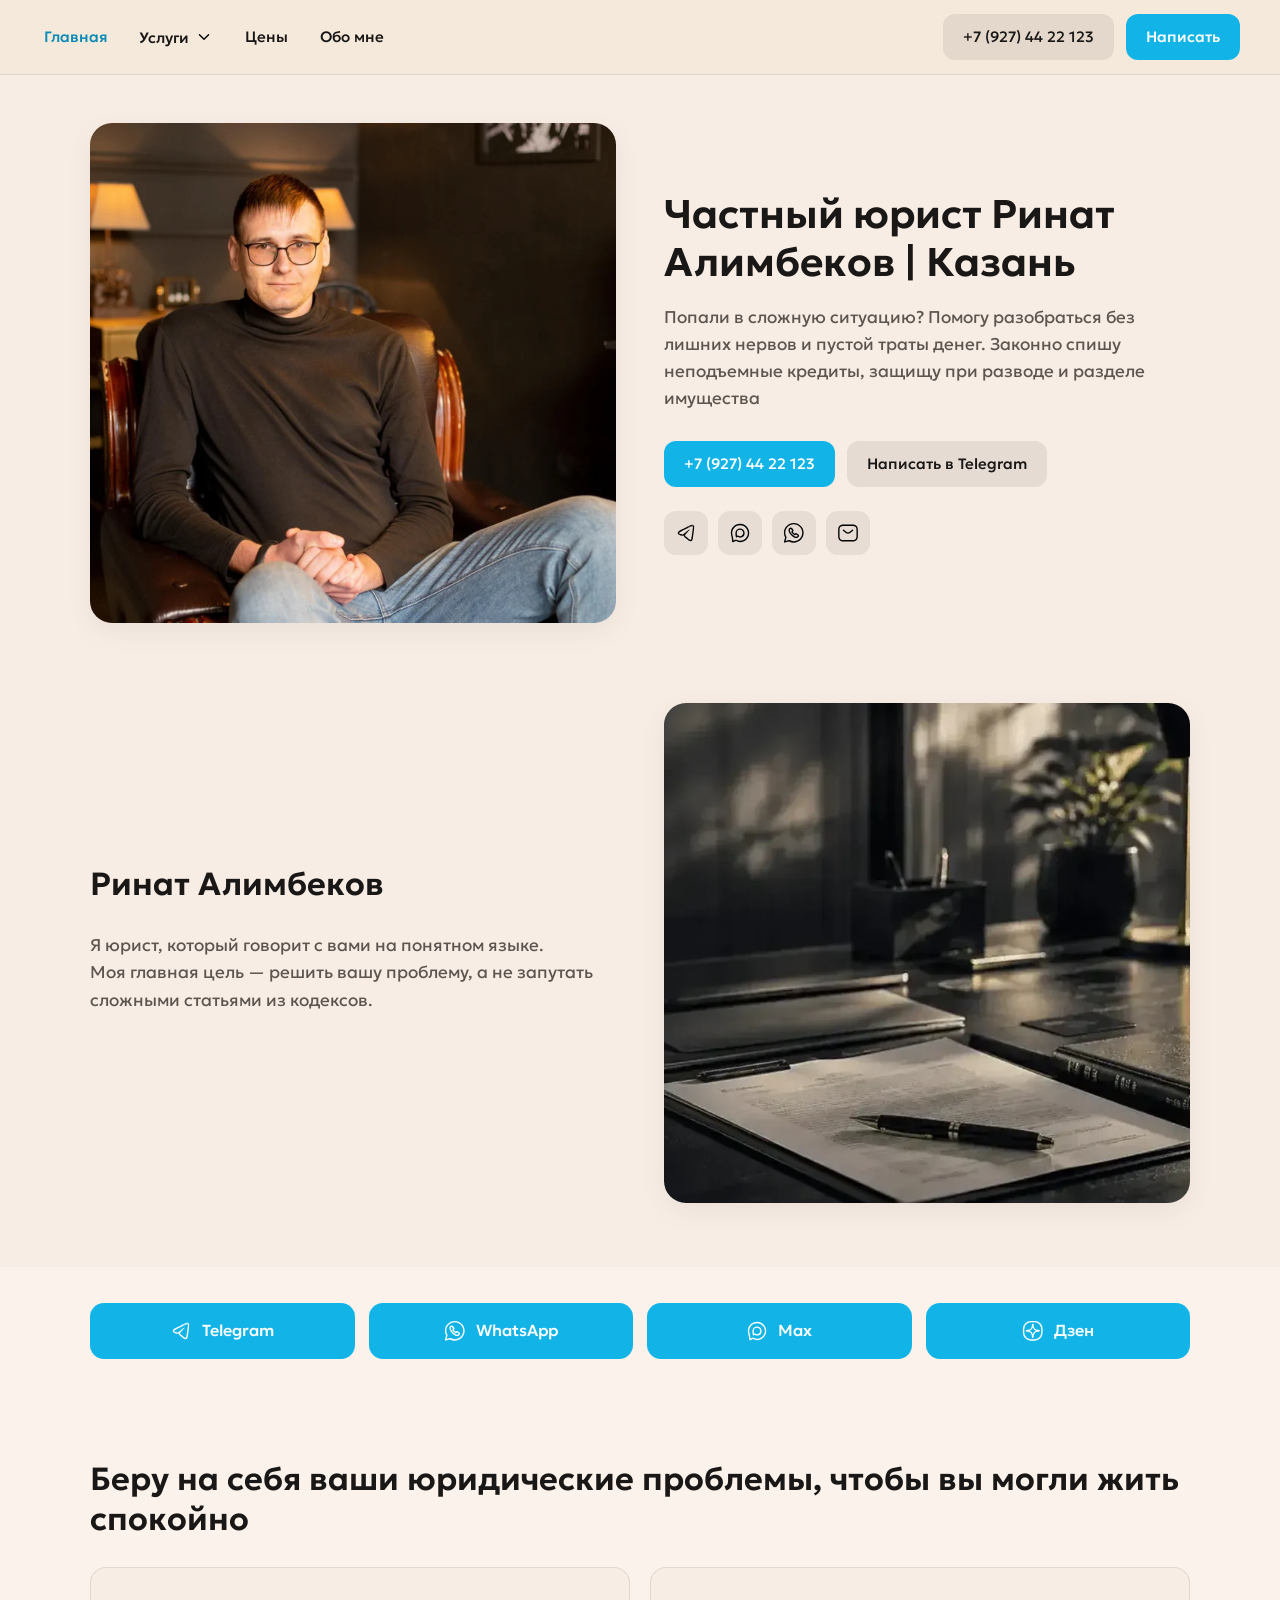
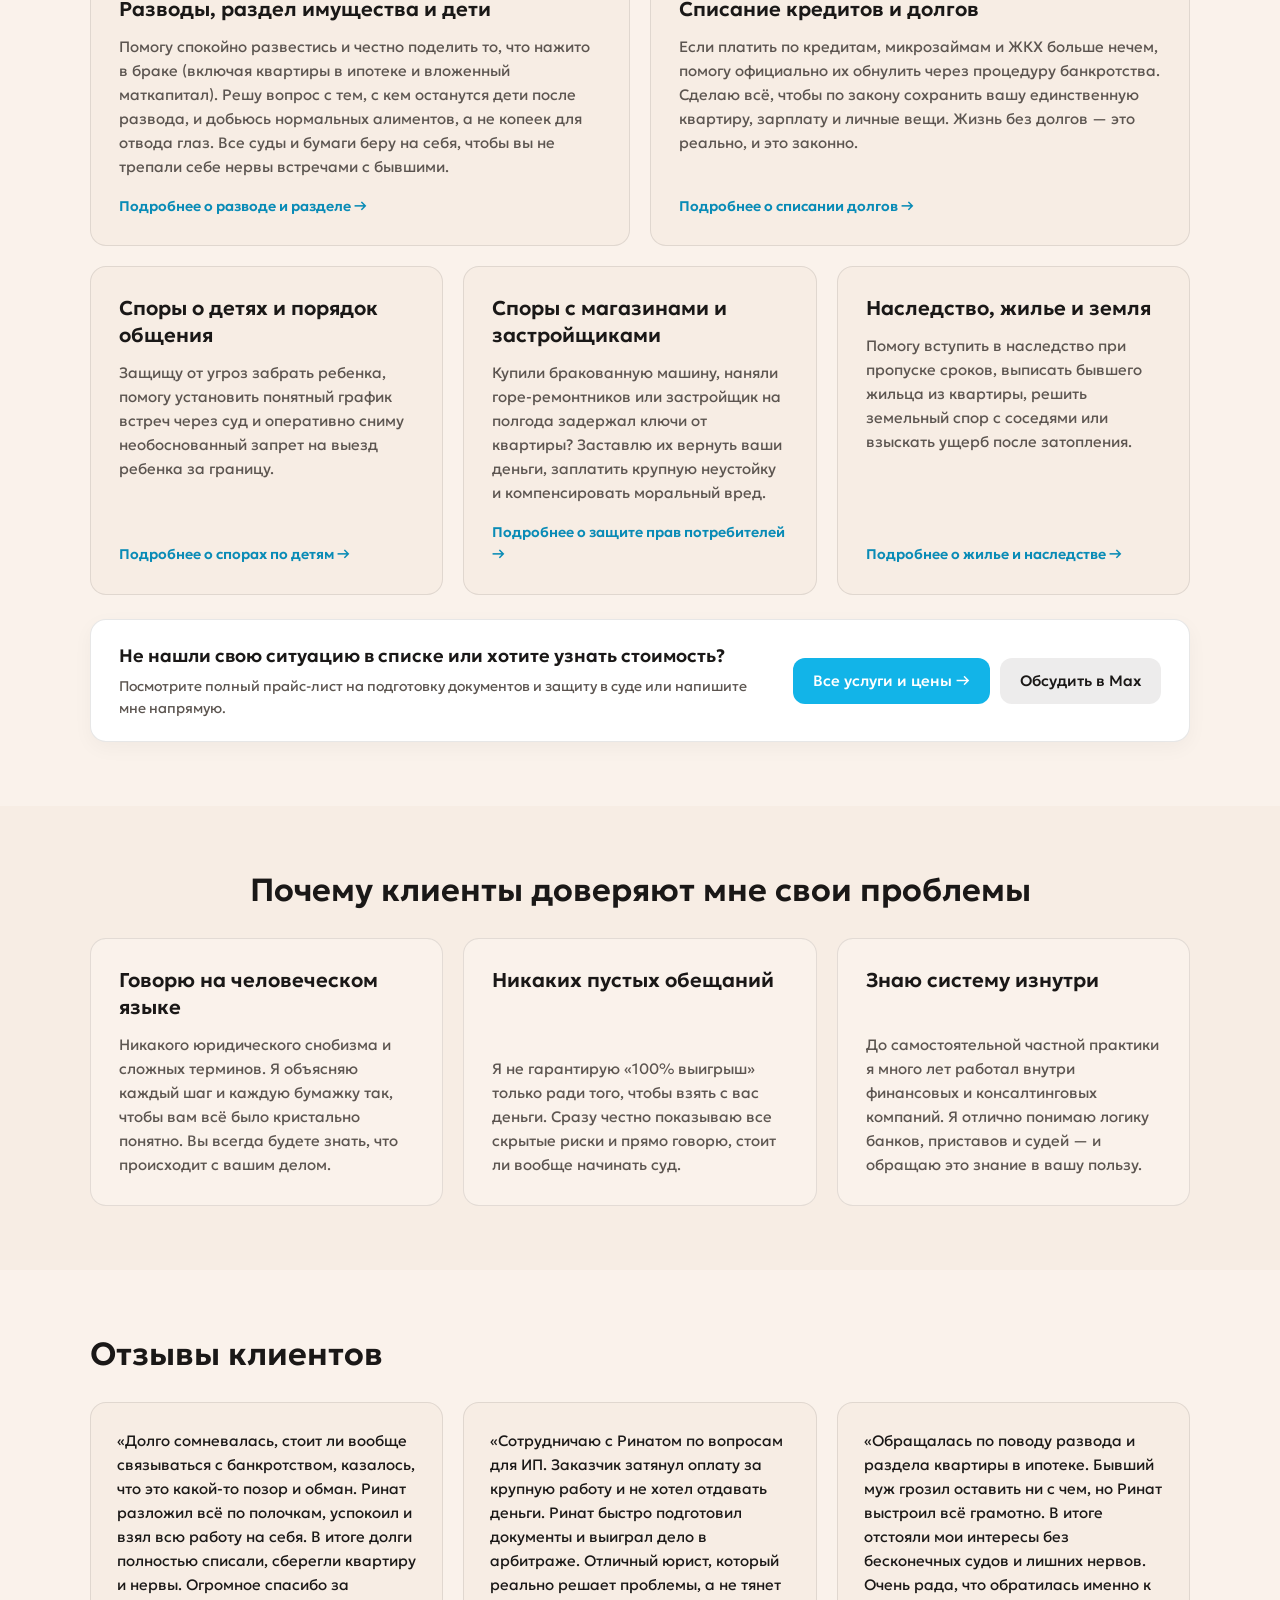
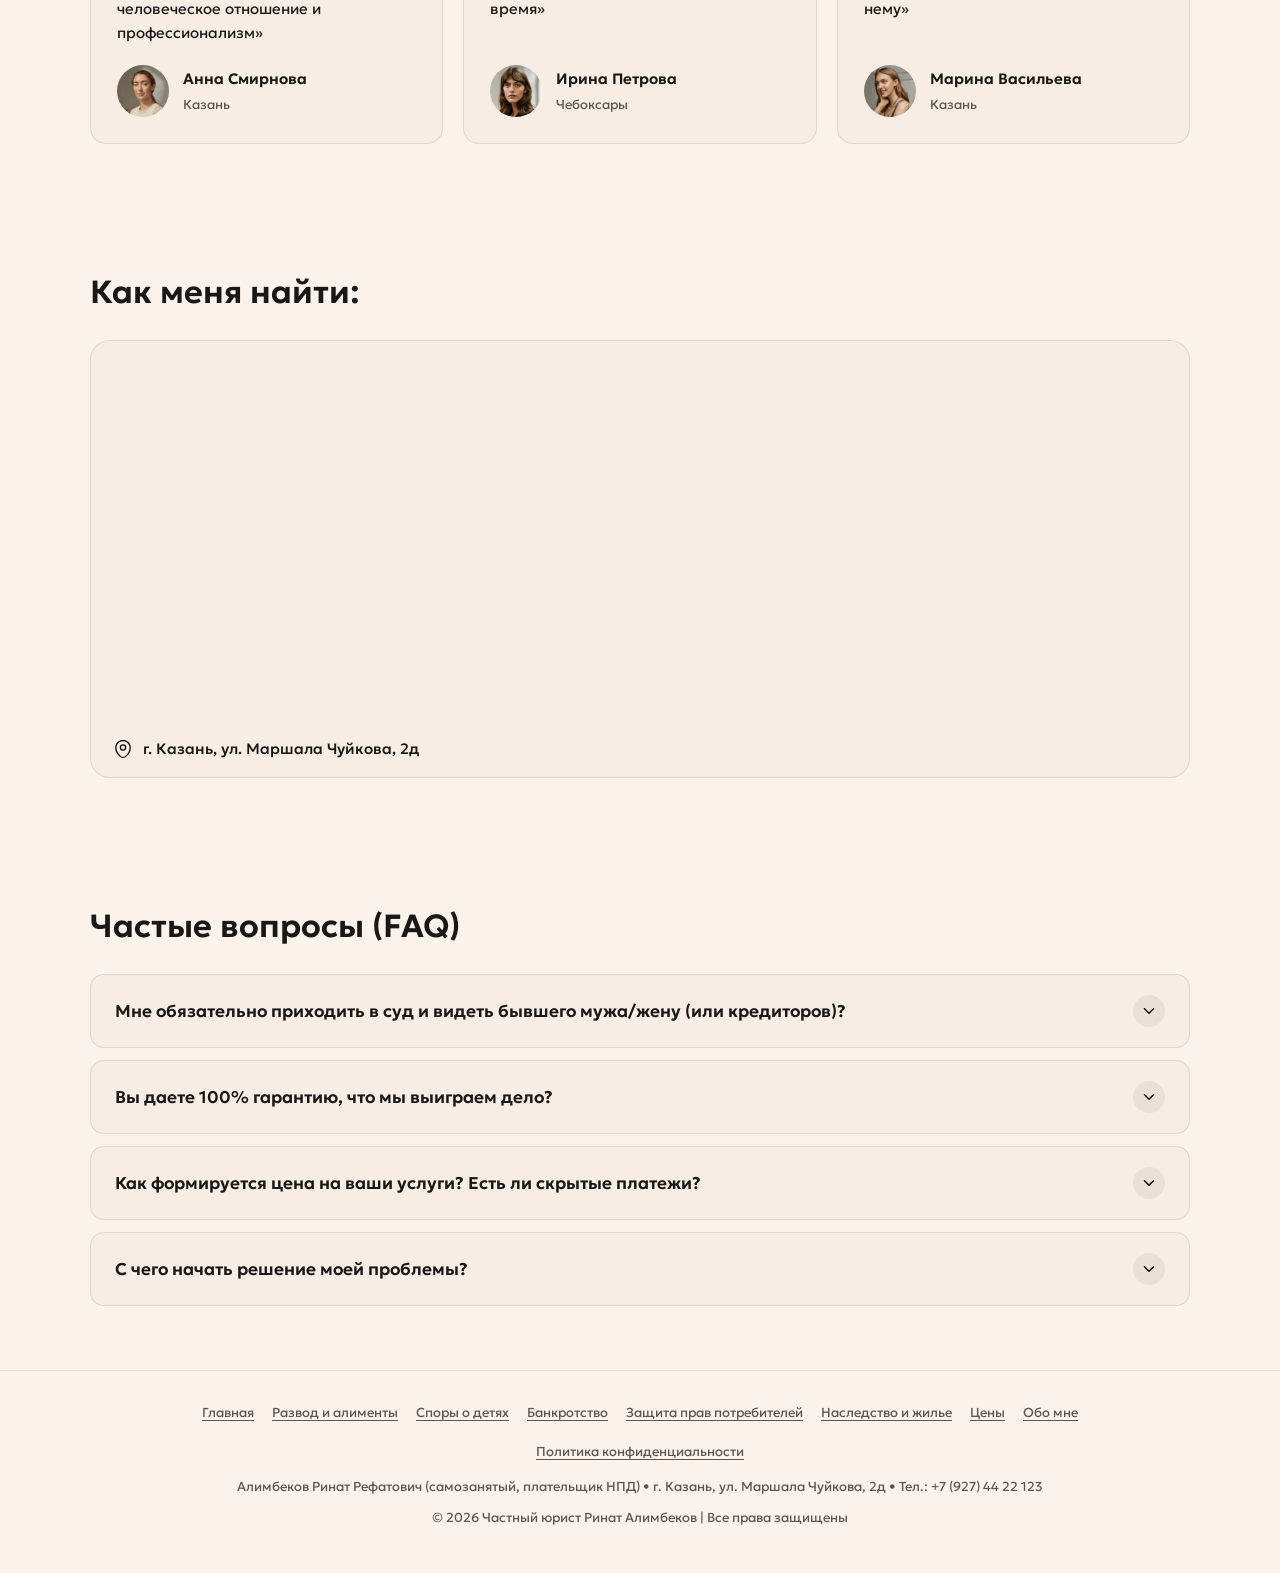
==== commit f299b9e4: "Add files via upload" ====
--- a/index.html
+++ b/index.html
@@ -22,7 +22,8 @@
   <link rel="icon" href="70314db3-11a1-4cf8-a374-4abc5efc9e63/images/f0ab0953-bb01-4327-87bc-46293ecb7c54-dsc04267.jpg" type="image/png">
   <link rel="icon" href="favicon-96x96.png" type="image/png" sizes="96x96">
   <link rel="icon" href="favicon.svg" type="image/svg+xml">
-  <link rel="stylesheet" href="style.css">
+  <link rel="stylesheet" href="style.css?v=7">
+
   <script type="application/ld+json">
   {
     "@context": "https://schema.org",
@@ -49,11 +50,7 @@
     "areaServed": {
       "@type": "City",
       "name": "Казань"
-    },
-    "sameAs": [
-      "https://t.me/arinvLawyer",
-      "https://dzen.ru/arinvlawyer"
-    ]
+    }
   }
   </script>
   <script data-hid="yandex-metrika">(function(m,e,t,r,i,k,a){m[i]=m[i]||function(){(m[i].a=m[i].a||[]).push(arguments)}; m[i].l=1*new Date(); for (var j = 0; j < document.scripts.length; j++) {if (document.scripts[j].src === r) { return; }} k=e.createElement(t),a=e.getElementsByTagName(t)[0],k.async=1,k.src=r,a.parentNode.insertBefore(k,a)}) (window, document, "script", "https://mc.webvisor.org/metrika/tag_ww.js", "ym");</script>
@@ -76,6 +73,8 @@
               <li><a href="razvod.html">Развод, раздел, алименты</a></li>
               <li><a href="deti.html">Споры по детям</a></li>
               <li><a href="bankrotstvo.html">Банкротство</a></li>
+              <li><a href="potreb.html">Споры с магазинами и застройщиками</a></li>
+              <li><a href="nedvizhimost.html">Наследство, жилье и земля</a></li>
             </ul>
           </li>
           <li><a class="nav-link " href="prices.html">Цены</a></li>
@@ -170,12 +169,25 @@
             <h3>Споры с магазинами и застройщиками</h3>
             <p>Купили бракованную машину, наняли горе-ремонтников или застройщик на полгода задержал ключи от квартиры? Заставлю их вернуть ваши деньги, заплатить крупную неустойку и компенсировать моральный вред.</p>
           </div>
+          <a class="card-link" href="potreb.html">Подробнее о защите прав потребителей &rarr;</a>
         </div>
         <div class="card">
           <div>
             <h3>Наследство, жилье и земля</h3>
             <p>Помогу вступить в наследство при пропуске сроков, выписать бывшего жильца из квартиры, решить земельный спор с соседями или взыскать ущерб после затопления.</p>
           </div>
+          <a class="card-link" href="nedvizhimost.html">Подробнее о жилье и наследстве &rarr;</a>
+        </div>
+      </div>
+
+      <div class="services-all-banner">
+        <div>
+          <h3 class="services-all-banner-title">Не нашли свою ситуацию в списке или хотите узнать стоимость?</h3>
+          <p class="services-all-banner-desc">Посмотрите полный прайс-лист на подготовку документов и защиту в суде или напишите мне напрямую.</p>
+        </div>
+        <div style="display: flex; flex-wrap: wrap; gap: 10px; flex-shrink: 0;">
+          <a class="btn btn-primary" href="prices.html">Все услуги и цены &rarr;</a>
+          <a class="btn btn-secondary" href="https://max.ru/u/f9LHodD0cOLbR-iz8FZMGi4ma3IDiIDYHYWgFF_j9Hq-QoVABAkh54DSgMY" target="_blank">Обсудить в Max</a>
         </div>
       </div>
     </div>
@@ -292,6 +304,8 @@
         <a href="razvod.html">Развод и алименты</a>
         <a href="deti.html">Споры о детях</a>
         <a href="bankrotstvo.html">Банкротство</a>
+        <a href="potreb.html">Защита прав потребителей</a>
+        <a href="nedvizhimost.html">Наследство и жилье</a>
         <a href="prices.html">Цены</a>
         <a href="my.html">Обо мне</a>
         <a href="privacy.html">Политика конфиденциальности</a>
--- a/style.css
+++ b/style.css
@@ -81,7 +81,6 @@
   padding: 0 20px;
 }
 
-/* Header */
 .site-header {
   position: sticky;
   top: 0;
@@ -128,7 +127,7 @@
   opacity: 0.7;
 }
 
-.nav-link.active {
+.nav-link.active, .nav-dropdown-btn.active {
   color: #098BB6;
 }
 
@@ -141,7 +140,7 @@
   position: absolute;
   top: calc(100% + 8px);
   left: 0;
-  min-width: 250px;
+  min-width: 280px;
   background: #FFFDFB;
   border: 1px solid var(--border);
   border-radius: 14px;
@@ -231,7 +230,6 @@
   color: var(--text-main);
 }
 
-/* Sections */
 .section {
   padding: 64px 0;
 }
@@ -251,18 +249,10 @@
   margin: 0 0 28px 0;
 }
 
-.section-lead {
-  font-size: 16px;
-  color: var(--text-muted);
-  margin: -14px 0 32px 0;
-  max-width: 760px;
-}
-
 .text-center {
   text-align: center;
 }
 
-/* Hero */
 .hero {
   background: var(--bg-alt);
   padding: 48px 0 64px 0;
@@ -333,7 +323,6 @@
   transform: translateY(-2px);
 }
 
-/* Faces badge */
 .faces-badge {
   display: inline-flex;
   align-items: center;
@@ -369,7 +358,6 @@
   color: var(--text-muted);
 }
 
-/* Socials bar */
 .socials-grid {
   display: grid;
   grid-template-columns: repeat(4, 1fr);
@@ -402,7 +390,6 @@
   fill: #FFFFFF;
 }
 
-/* Cards & Grids */
 .cards-grid-2 {
   display: grid;
   grid-template-columns: repeat(2, 1fr);
@@ -453,7 +440,32 @@
   text-decoration: underline;
 }
 
-/* Dedicated Pricing Page Styles */
+.services-all-banner {
+  margin-top: 24px;
+  background: #FFFFFF;
+  border: 1px solid rgba(26, 24, 23, 0.1);
+  border-radius: 16px;
+  padding: 22px 28px;
+  display: flex;
+  align-items: center;
+  justify-content: space-between;
+  gap: 20px;
+  box-shadow: 0 6px 20px rgba(26, 24, 23, 0.04);
+}
+
+.services-all-banner-title {
+  font-size: 18px;
+  font-weight: 600;
+  margin: 0 0 4px 0;
+  color: var(--text-main);
+}
+
+.services-all-banner-desc {
+  font-size: 14px;
+  color: var(--text-muted);
+  margin: 0;
+}
+
 .price-hero-grid {
   display: grid;
   grid-template-columns: repeat(2, 1fr);
@@ -491,24 +503,12 @@
   margin-bottom: 12px;
 }
 
-.price-feature-card h2 {
-  font-size: 23px;
-  font-weight: 600;
-  margin: 0 0 10px 0;
-}
-
 .price-big {
   font-size: 34px;
   font-weight: 700;
   color: #098BB6;
-  margin: 0 0 12px 0;
+  margin: 4px 0 12px 0;
   line-height: 1.1;
-}
-
-.price-feature-desc {
-  font-size: 15px;
-  color: var(--text-muted);
-  margin: 0;
 }
 
 .price-btn-group {
@@ -533,13 +533,6 @@
   flex-direction: column;
   justify-content: space-between;
   gap: 16px;
-  transition: transform 0.18s ease, box-shadow 0.18s ease, border-color 0.18s ease;
-}
-
-.price-item-card:hover {
-  transform: translateY(-2px);
-  box-shadow: 0 12px 28px rgba(26, 24, 23, 0.08);
-  border-color: rgba(18, 180, 232, 0.45);
 }
 
 .price-item-top {
@@ -575,7 +568,6 @@
   flex-shrink: 0;
 }
 
-/* Testimonials */
 .testimonial-card {
   background: var(--bg-alt);
   border: 1px solid var(--border);
@@ -619,7 +611,6 @@
   color: var(--text-muted);
 }
 
-/* CTA Box */
 .cta-box {
   background: var(--bg-alt);
   border: 1px solid var(--border);
@@ -647,7 +638,6 @@
   opacity: 0.85;
 }
 
-/* Map */
 .map-card {
   background: var(--bg-alt);
   border: 1px solid var(--border);
@@ -671,7 +661,6 @@
   font-weight: 500;
 }
 
-/* FAQ Accordion */
 .faq-list {
   display: flex;
   flex-direction: column;
@@ -730,7 +719,6 @@
   display: block;
 }
 
-/* Legal & Privacy page */
 .legal-doc {
   background: #FFFDFB;
   border: 1px solid var(--border);
@@ -753,7 +741,6 @@
   color: var(--text-muted);
 }
 
-/* Footer */
 .site-footer {
   padding: 32px 0 44px 0;
   text-align: center;
@@ -793,7 +780,6 @@
   line-height: 1.5;
 }
 
-/* Responsive */
 @media (max-width: 920px) {
   .hero-grid {
     grid-template-columns: 1fr;
@@ -864,4 +850,8 @@
     flex-direction: column;
     gap: 10px;
   }
-}
+  .services-all-banner {
+    flex-direction: column;
+    align-items: flex-start;
+  }
+}
